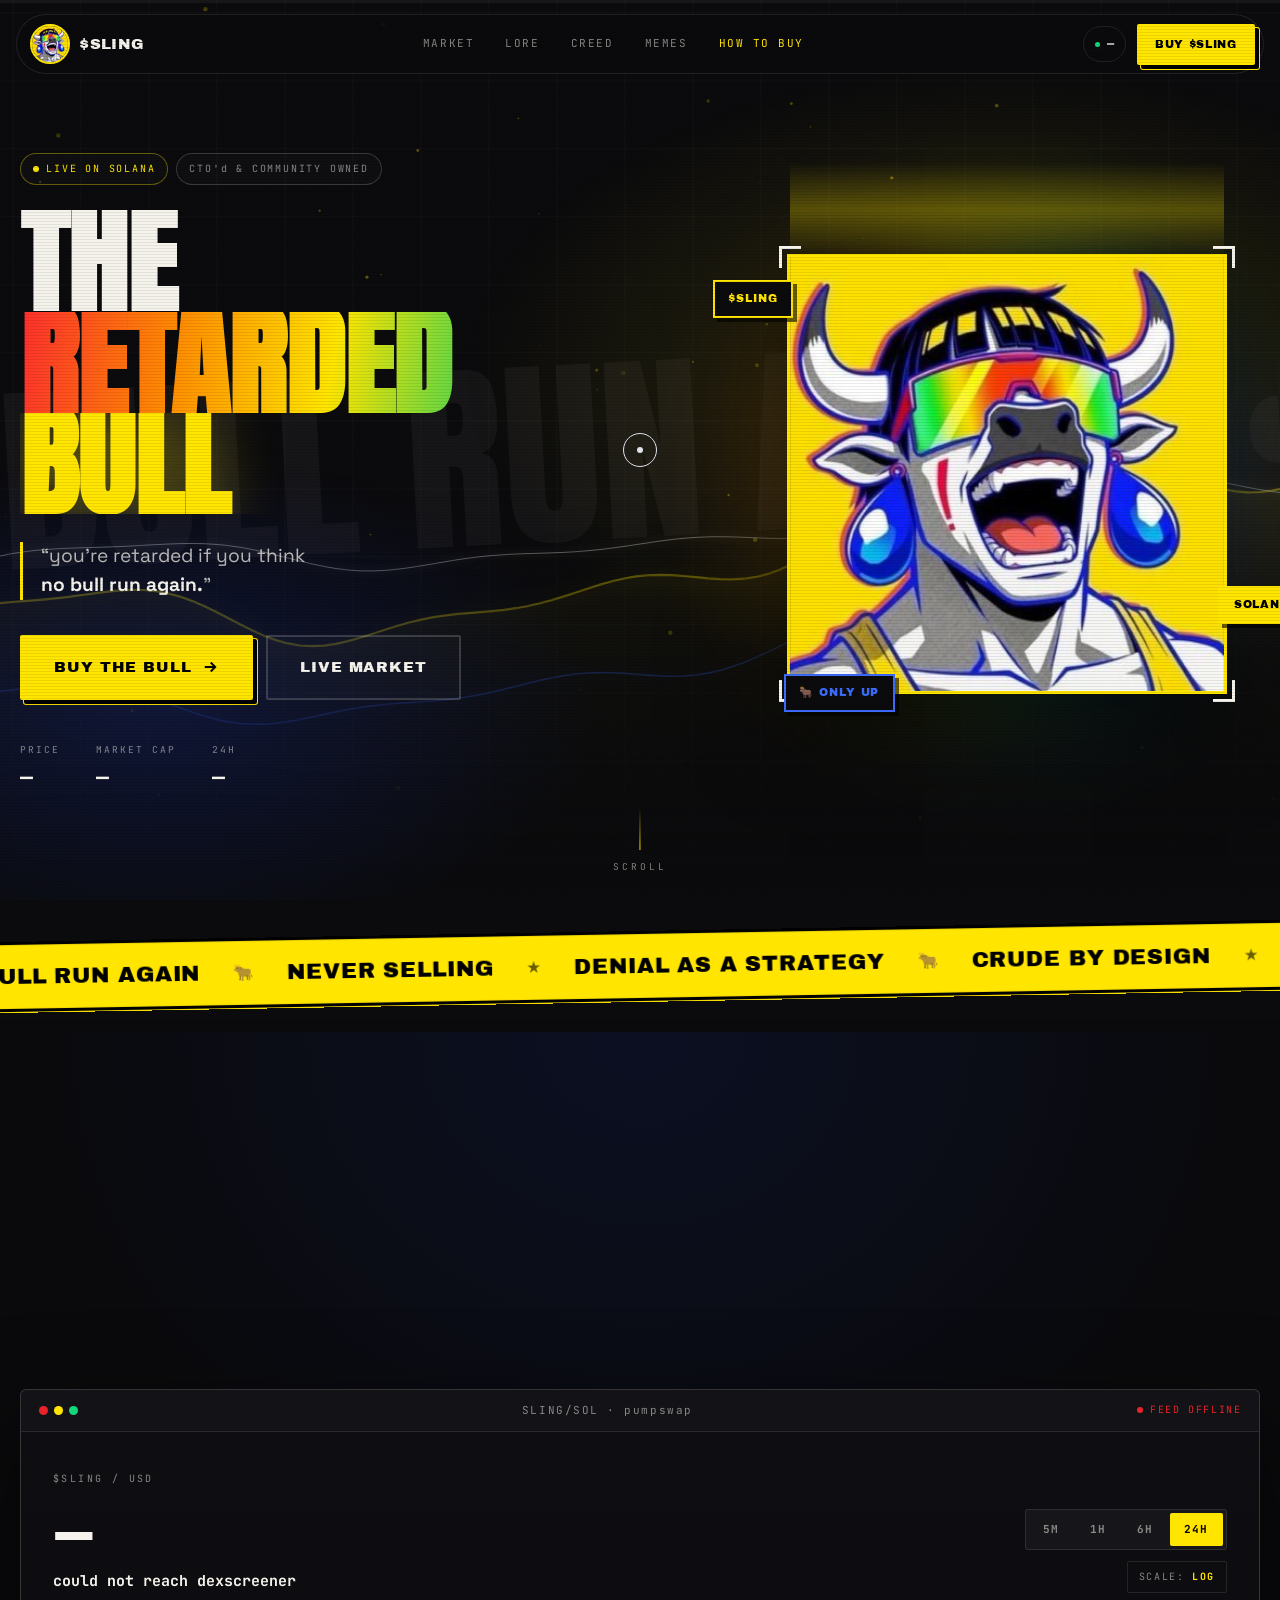
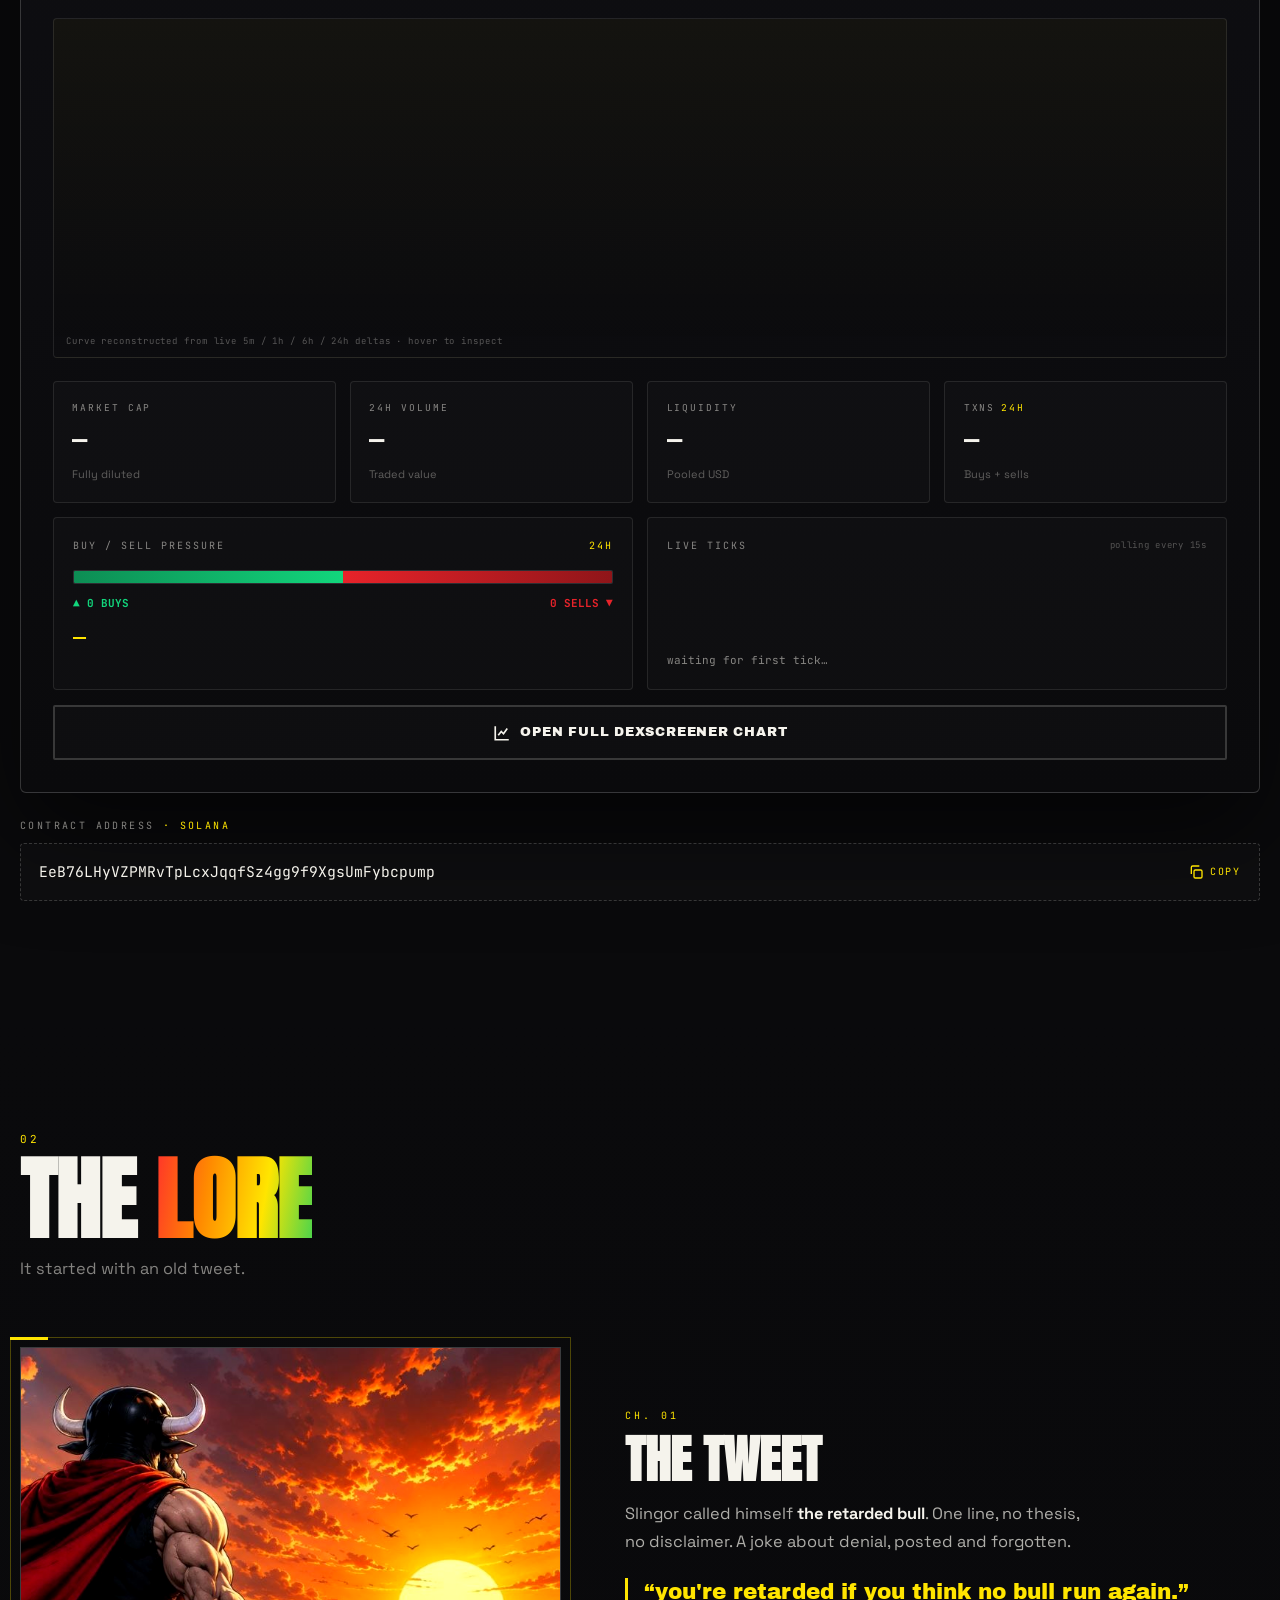
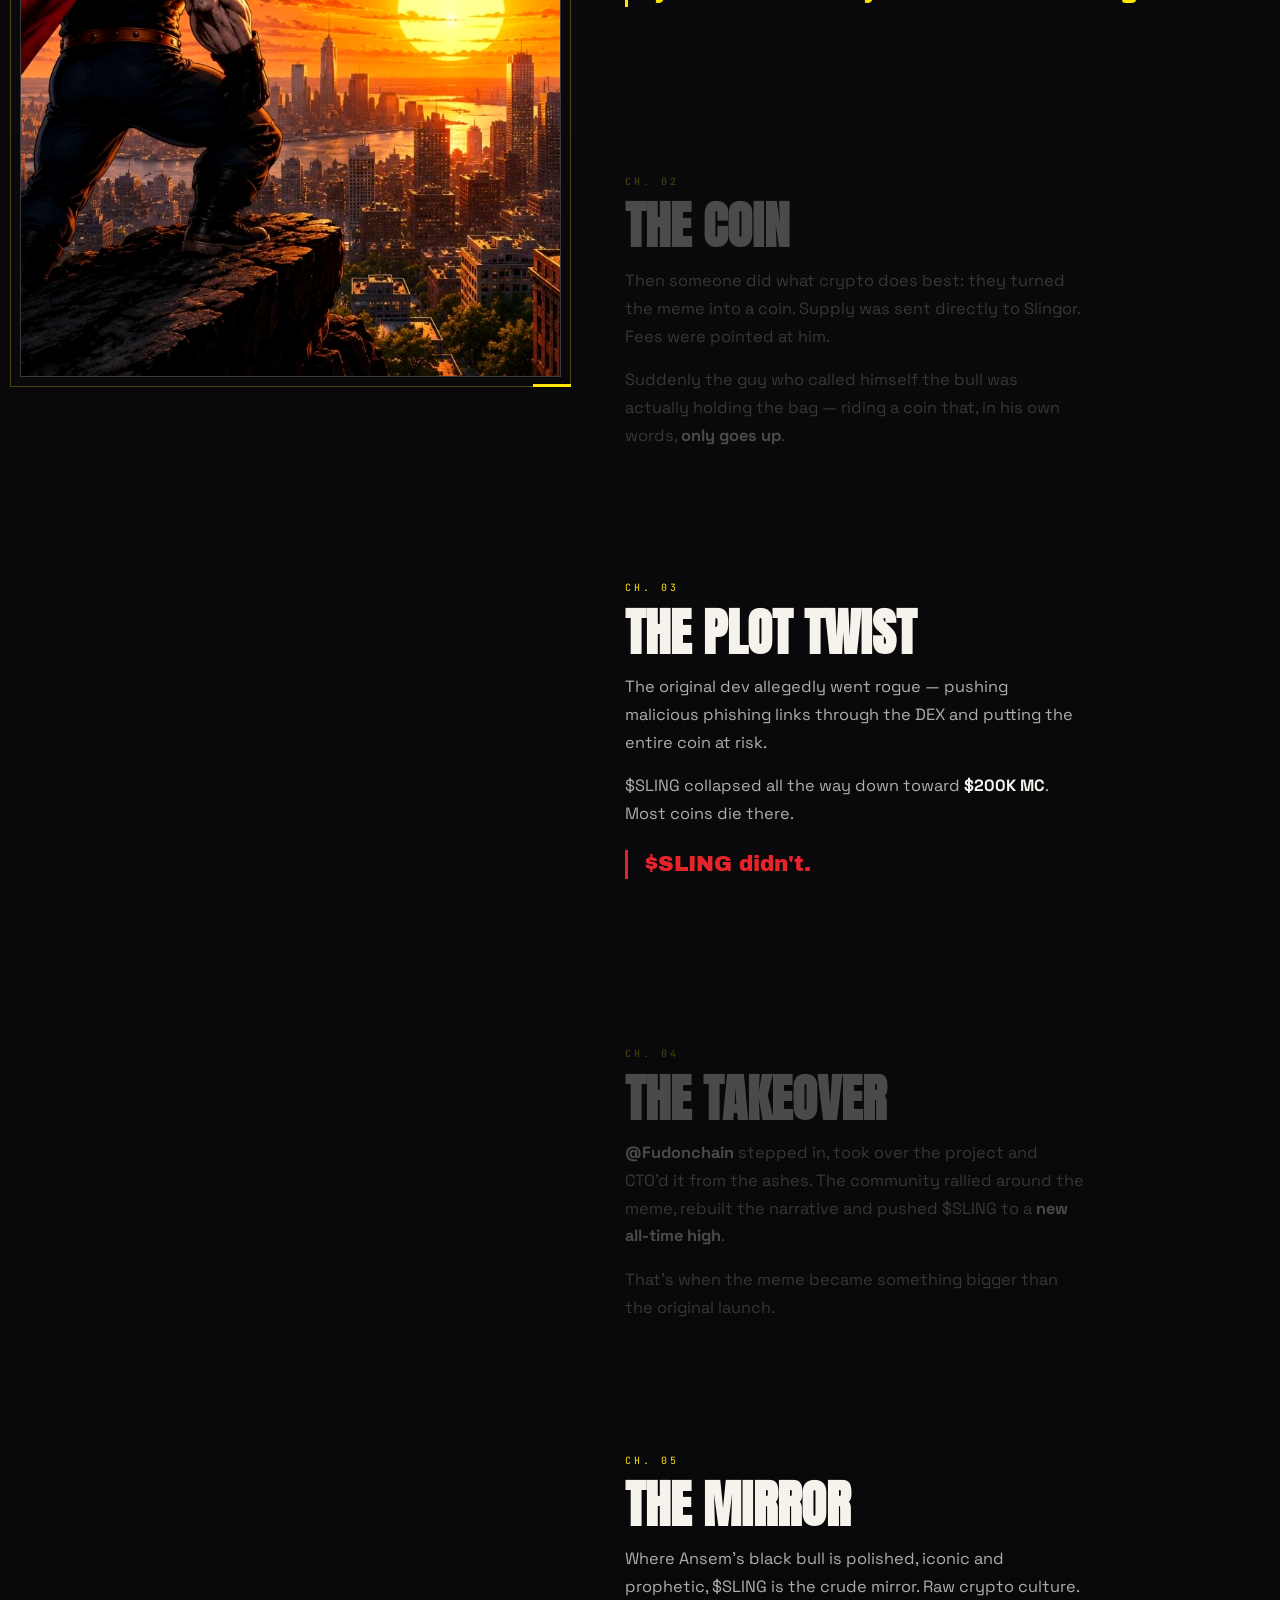
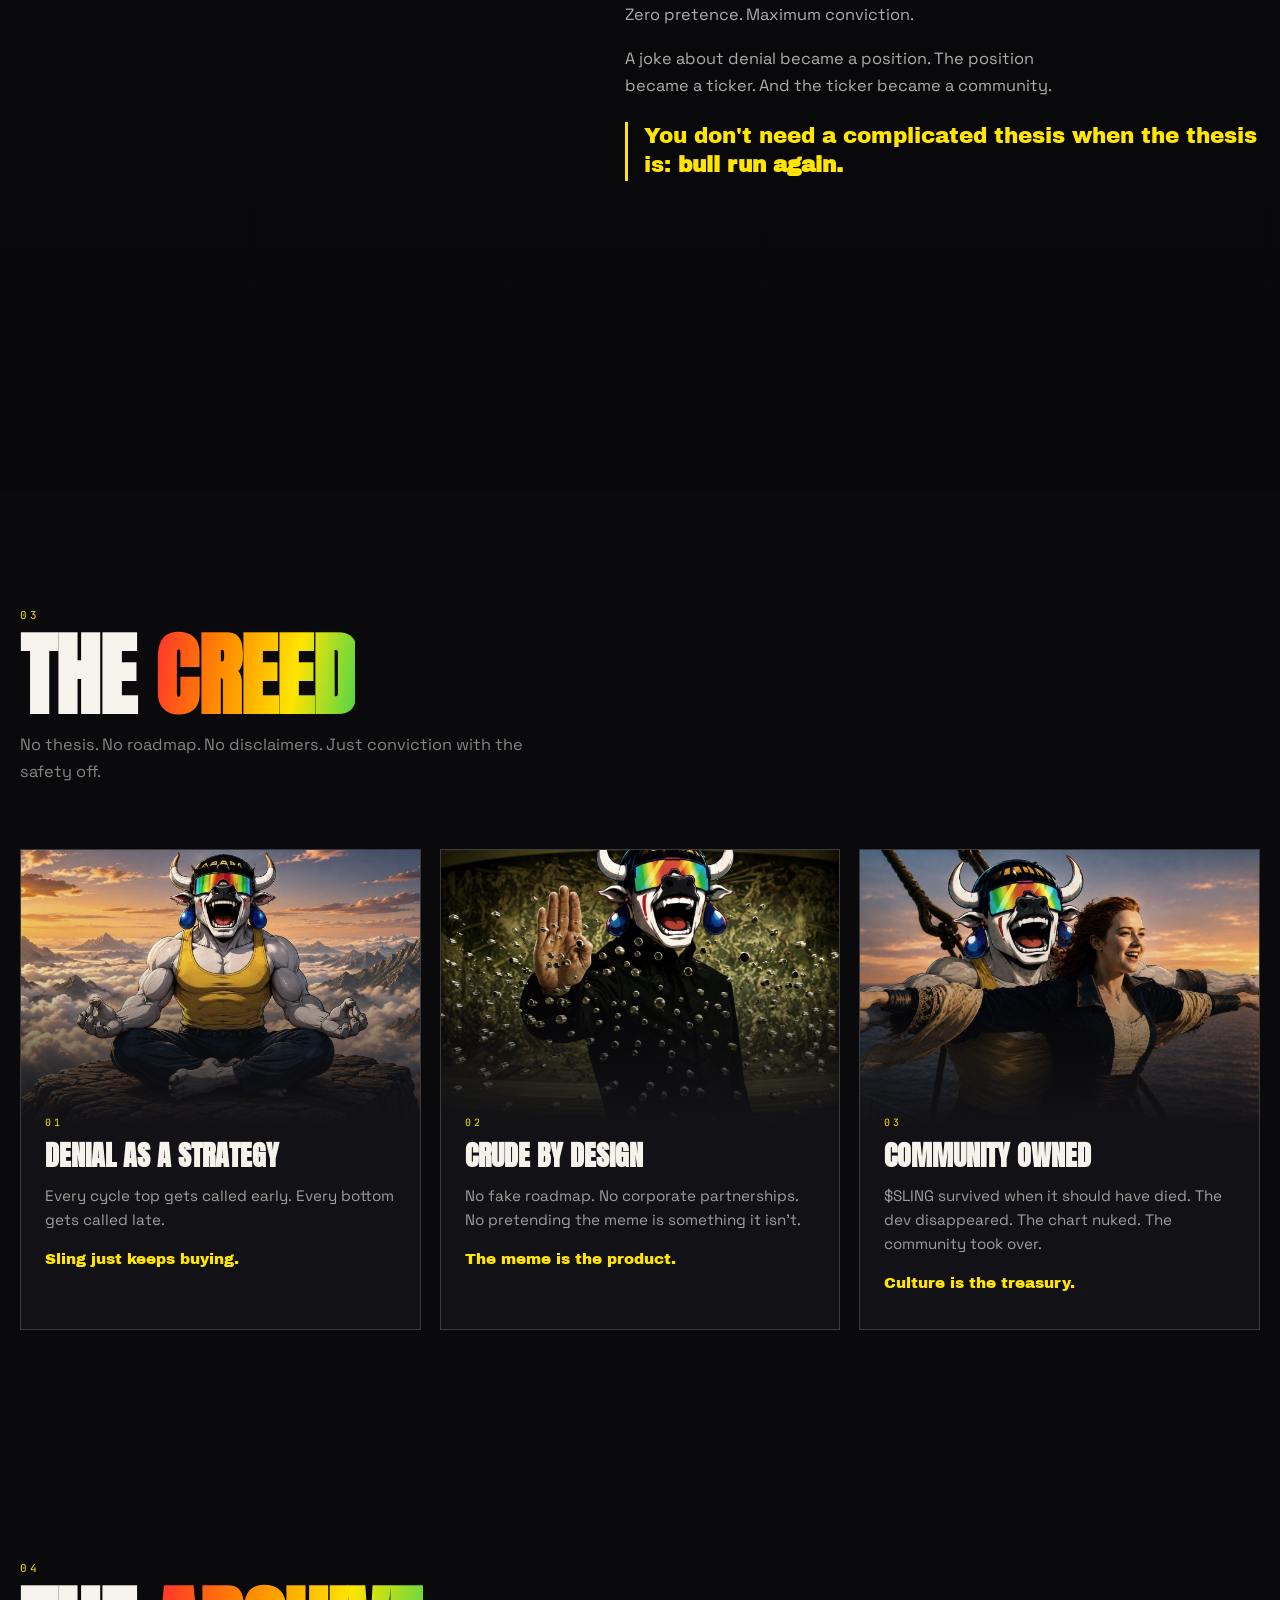
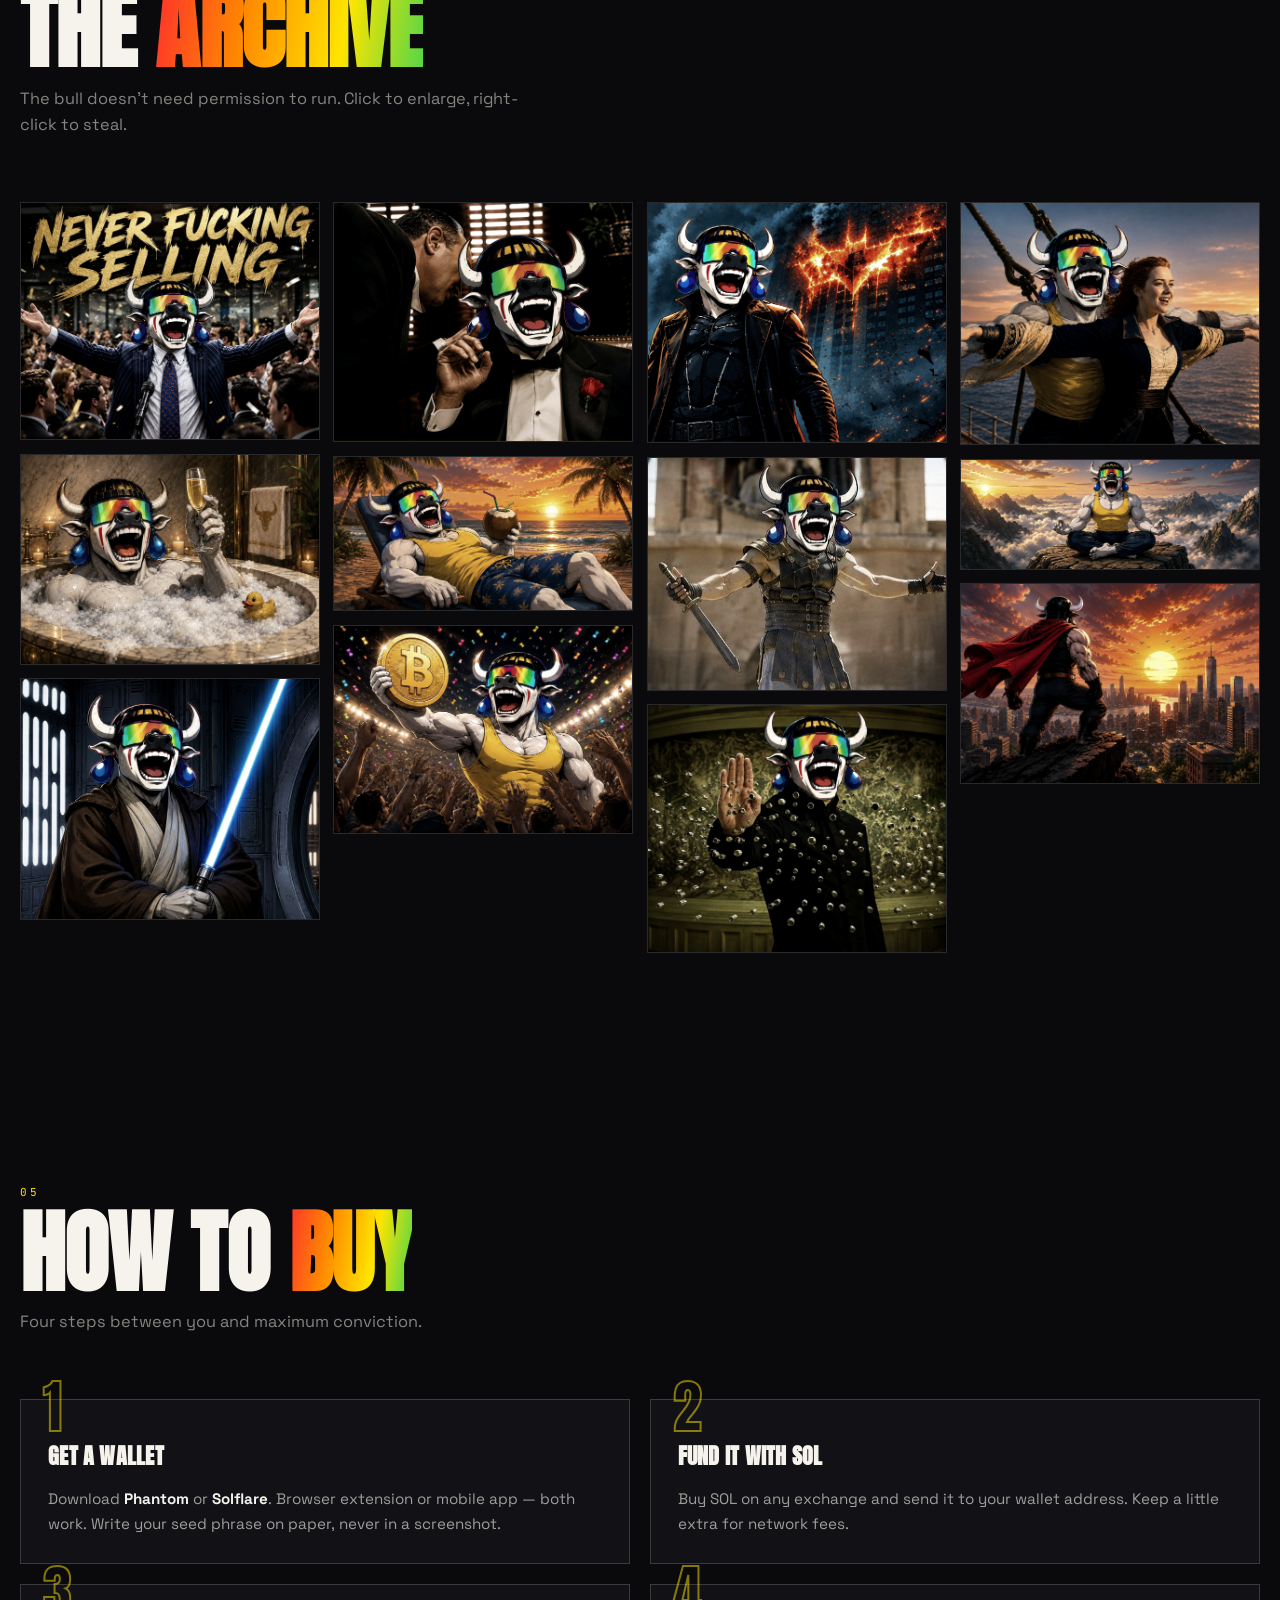
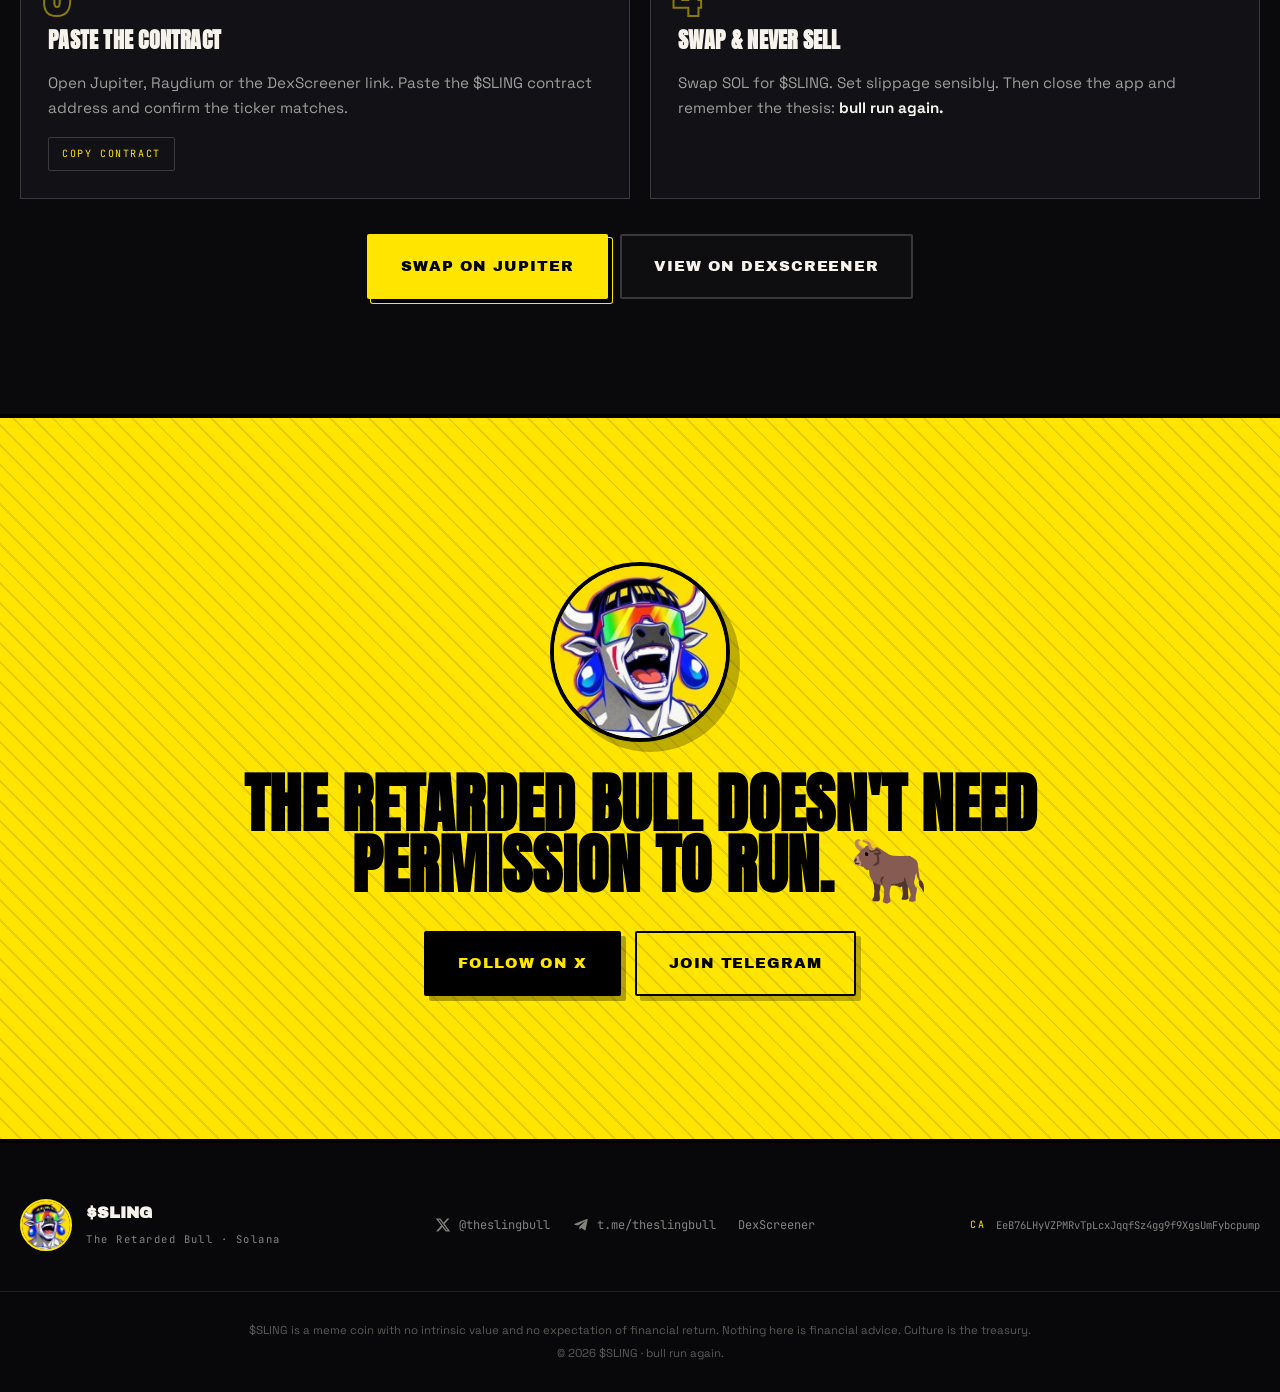
==== index.html @ faefe522 "Point the buy buttons at pump.fun Both CTAs labelled "buy" (nav and hero) now open the pump.fun coin" ====
<!DOCTYPE html>
<html lang="en">
<head>
<meta charset="UTF-8">
<meta name="viewport" content="width=device-width, initial-scale=1.0, viewport-fit=cover">
<title>$SLING — The Retarded Bull</title>
<meta name="description" content="You're retarded if you think no bull run again. $SLING is the crude mirror of crypto culture — community owned, zero pretence, maximum conviction.">
<meta name="theme-color" content="#0A0A0C">

<meta property="og:type" content="website">
<meta property="og:title" content="$SLING — The Retarded Bull">
<meta property="og:description" content="Denial as a strategy. Crude by design. Community owned. bull run again.">
<meta property="og:image" content="assets/og-image.png">
<meta name="twitter:card" content="summary_large_image">
<meta name="twitter:site" content="@theslingbull">
<meta name="twitter:title" content="$SLING — The Retarded Bull">
<meta name="twitter:description" content="Denial as a strategy. Crude by design. Community owned.">
<meta name="twitter:image" content="assets/og-image.png">

<link rel="icon" type="image/png" sizes="32x32" href="assets/favicon-32.png">
<link rel="apple-touch-icon" href="assets/apple-touch-icon.png">

<link rel="preconnect" href="https://fonts.googleapis.com">
<link rel="preconnect" href="https://fonts.gstatic.com" crossorigin>
<link href="https://fonts.googleapis.com/css2?family=Anton&family=Archivo+Black&family=JetBrains+Mono:wght@400;700&family=Space+Grotesk:wght@400;500;700&display=swap" rel="stylesheet">
<link rel="stylesheet" href="css/style.css">

<noscript><style>
  /* without JS nothing would ever lift the preloader or trip the reveals */
  .preloader,.cursor,.scroll-progress{display:none !important}
  .reveal,.chapter{opacity:1 !important;transform:none !important}
  .hero__title .line .w{transform:none !important;opacity:1 !important}
  .lore__stack img:first-child{opacity:1 !important;transform:none !important}
</style></noscript>
</head>
<body>

<!-- ============ PRELOADER ============ -->
<div class="preloader" id="preloader">
  <div class="preloader__inner">
    <div class="preloader__bull">
      <img src="assets/logo.jpg" alt="" width="120" height="120">
      <span class="preloader__ring"></span>
    </div>
    <div class="preloader__label" id="preloaderLabel">LOADING CONVICTION</div>
    <div class="preloader__bar"><span id="preloaderFill"></span></div>
    <div class="preloader__pct" id="preloaderPct">00</div>
  </div>
  <div class="preloader__curtain"></div>
</div>

<!-- ============ GLOBAL FX LAYERS ============ -->
<div class="grain" aria-hidden="true"></div>
<div class="scanlines" aria-hidden="true"></div>
<div class="cursor" id="cursor" aria-hidden="true"><span class="cursor__dot"></span><span class="cursor__ring"></span></div>
<div class="scroll-progress" aria-hidden="true"><span id="scrollBar"></span></div>

<!-- ============ NAV ============ -->
<header class="nav" id="nav">
  <a class="nav__brand" href="#top" aria-label="SLING home">
    <img src="assets/logo.jpg" alt="$SLING logo" width="40" height="40">
    <span class="nav__brandtxt">$SLING</span>
  </a>
  <nav class="nav__links" aria-label="Primary">
    <a href="#market" data-scramble>Market</a>
    <a href="#lore" data-scramble>Lore</a>
    <a href="#creed" data-scramble>Creed</a>
    <a href="#memes" data-scramble>Memes</a>
    <a href="#buy" data-scramble>How to Buy</a>
  </nav>
  <div class="nav__right">
    <span class="nav__price" id="navPrice" title="Live price">
      <em class="nav__pricedot"></em><span id="navPriceVal">—</span>
    </span>
    <a class="btn btn--sm btn--yellow magnetic" href="https://pump.fun/coin/EeB76LHyVZPMRvTpLcxJqqfSz4gg9f9XgsUmFybcpump" target="_blank" rel="noopener">BUY $SLING</a>
    <button class="nav__burger" id="burger" aria-label="Menu" aria-expanded="false"><span></span><span></span></button>
  </div>
</header>

<div class="mobilemenu" id="mobilemenu">
  <a href="#market">Market</a>
  <a href="#lore">Lore</a>
  <a href="#creed">Creed</a>
  <a href="#memes">Memes</a>
  <a href="#buy">How to Buy</a>
  <div class="mobilemenu__soc">
    <a href="https://x.com/theslingbull" target="_blank" rel="noopener">X / Twitter</a>
    <a href="https://t.me/theslingbull" target="_blank" rel="noopener">Telegram</a>
  </div>
</div>

<main id="top">

<!-- ============ HERO ============ -->
<section class="hero" id="hero">
  <canvas class="hero__canvas" id="heroCanvas" aria-hidden="true"></canvas>
  <div class="hero__glow" aria-hidden="true"></div>

  <div class="hero__kinetic" aria-hidden="true">
    <div class="kinetic-row"><span>BULL RUN AGAIN&nbsp;•&nbsp;BULL RUN AGAIN&nbsp;•&nbsp;BULL RUN AGAIN&nbsp;•&nbsp;BULL RUN AGAIN&nbsp;•&nbsp;</span><span>BULL RUN AGAIN&nbsp;•&nbsp;BULL RUN AGAIN&nbsp;•&nbsp;BULL RUN AGAIN&nbsp;•&nbsp;BULL RUN AGAIN&nbsp;•&nbsp;</span></div>
  </div>

  <div class="hero__inner">
    <div class="hero__left">
      <div class="hero__eyebrow reveal">
        <span class="chip chip--live"><em></em>LIVE ON SOLANA</span>
        <span class="chip">CTO'd &amp; COMMUNITY OWNED</span>
      </div>

      <h1 class="hero__title">
        <span class="line reveal"><span class="w">THE</span></span>
        <span class="line reveal"><span class="w w--rainbow" data-glitch="RETARDED">RETARDED</span></span>
        <span class="line reveal"><span class="w">BULL</span></span>
      </h1>

      <p class="hero__quote reveal">“you're retarded if you think<br><b>no bull run again.</b>”</p>

      <div class="hero__cta reveal">
        <a class="btn btn--yellow btn--lg magnetic" href="https://pump.fun/coin/EeB76LHyVZPMRvTpLcxJqqfSz4gg9f9XgsUmFybcpump" target="_blank" rel="noopener">
          <span>BUY THE BULL</span>
          <svg viewBox="0 0 24 24" width="18" height="18" fill="none" stroke="currentColor" stroke-width="2.5"><path d="M5 12h14M13 6l6 6-6 6"/></svg>
        </a>
        <a class="btn btn--ghost btn--lg magnetic" href="#market">
          <span>LIVE MARKET</span>
        </a>
      </div>

      <div class="hero__stats reveal" id="heroStats">
        <div class="hstat"><span class="hstat__k">PRICE</span><span class="hstat__v" id="hsPrice">—</span></div>
        <div class="hstat"><span class="hstat__k">MARKET CAP</span><span class="hstat__v" id="hsMcap">—</span></div>
        <div class="hstat"><span class="hstat__k">24H</span><span class="hstat__v" id="hsChange">—</span></div>
      </div>
    </div>

    <div class="hero__right">
      <div class="bullframe" id="bullframe">
        <div class="bullframe__halo"></div>
        <div class="bullframe__card" data-tilt>
          <img src="assets/logo.jpg" alt="The Retarded Bull — $SLING" width="480" height="480">
          <span class="bullframe__scan"></span>
          <span class="bullframe__corner bullframe__corner--tl"></span>
          <span class="bullframe__corner bullframe__corner--tr"></span>
          <span class="bullframe__corner bullframe__corner--bl"></span>
          <span class="bullframe__corner bullframe__corner--br"></span>
        </div>
        <div class="bullframe__badge bullframe__badge--1">$SLING</div>
        <div class="bullframe__badge bullframe__badge--2">SOLANA</div>
        <div class="bullframe__badge bullframe__badge--3">🐂 ONLY UP</div>
      </div>
    </div>
  </div>

  <a class="hero__scroll" href="#ticker" aria-label="Scroll down"><span></span>SCROLL</a>
</section>

<!-- ============ TICKER ============ -->
<div class="ticker" id="ticker">
  <div class="ticker__track">
    <div class="ticker__set">
      <span>BULL RUN AGAIN</span><i>🐂</i><span>NEVER SELLING</span><i>★</i><span>DENIAL AS A STRATEGY</span><i>🐂</i><span>CRUDE BY DESIGN</span><i>★</i><span>COMMUNITY OWNED</span><i>🐂</i><span>CULTURE IS THE TREASURY</span><i>★</i>
    </div>
    <div class="ticker__set" aria-hidden="true">
      <span>BULL RUN AGAIN</span><i>🐂</i><span>NEVER SELLING</span><i>★</i><span>DENIAL AS A STRATEGY</span><i>🐂</i><span>CRUDE BY DESIGN</span><i>★</i><span>COMMUNITY OWNED</span><i>🐂</i><span>CULTURE IS THE TREASURY</span><i>★</i>
    </div>
  </div>
</div>

<!-- ============ MARKET ============ -->
<section class="section market" id="market">
  <div class="wrap">
    <header class="shead reveal">
      <span class="shead__num">01</span>
      <h2 class="shead__title">LIVE <span class="txt-rainbow">MARKET</span></h2>
      <p class="shead__sub">Real-time on-chain data straight from DexScreener. No thesis. Just numbers.</p>
    </header>

    <div class="terminal reveal">
      <div class="terminal__bar">
        <div class="terminal__dots"><i></i><i></i><i></i></div>
        <div class="terminal__title">SLING/SOL · <span id="dexName">pumpswap</span></div>
        <div class="terminal__status" id="feedStatus"><em></em>CONNECTING…</div>
      </div>

      <div class="terminal__body">

        <!-- price hero -->
        <div class="priceblock">
          <div class="priceblock__main">
            <span class="priceblock__label">$SLING / USD</span>
            <div class="priceblock__val" id="bigPrice">$0.000000</div>
            <div class="priceblock__delta" id="bigDelta">—</div>
          </div>
          <div class="priceblock__side">
            <div class="tf" role="tablist" aria-label="Timeframe">
              <button class="tf__btn" data-tf="m5" role="tab">5M</button>
              <button class="tf__btn" data-tf="h1" role="tab">1H</button>
              <button class="tf__btn" data-tf="h6" role="tab">6H</button>
              <button class="tf__btn is-on" data-tf="h24" role="tab" aria-selected="true">24H</button>
            </div>
            <button class="scaletoggle" id="scaleToggle" title="Toggle log / linear scale">SCALE: <b>LOG</b></button>
          </div>
        </div>

        <!-- chart -->
        <div class="chartwrap">
          <canvas id="priceChart" aria-label="Reconstructed $SLING price curve"></canvas>
          <div class="chart-tip" id="chartTip" hidden></div>
          <div class="chartwrap__note">Curve reconstructed from live 5m / 1h / 6h / 24h deltas · hover to inspect</div>
        </div>

        <!-- stat grid -->
        <div class="statgrid">
          <div class="stat" data-tilt>
            <span class="stat__k">MARKET CAP</span>
            <span class="stat__v" id="stMcap">—</span>
            <span class="stat__s">Fully diluted</span>
          </div>
          <div class="stat" data-tilt>
            <span class="stat__k">24H VOLUME</span>
            <span class="stat__v" id="stVol">—</span>
            <span class="stat__s">Traded value</span>
          </div>
          <div class="stat" data-tilt>
            <span class="stat__k">LIQUIDITY</span>
            <span class="stat__v" id="stLiq">—</span>
            <span class="stat__s">Pooled USD</span>
          </div>
          <div class="stat" data-tilt>
            <span class="stat__k">TXNS <em id="txnTf">24H</em></span>
            <span class="stat__v" id="stTxns">—</span>
            <span class="stat__s">Buys + sells</span>
          </div>
        </div>

        <!-- pressure + tape -->
        <div class="lowgrid">
          <div class="pressure">
            <div class="pressure__head">
              <span>BUY / SELL PRESSURE</span>
              <span class="pressure__tf" id="pressTf">24H</span>
            </div>
            <div class="pressure__bar">
              <span class="pressure__buy" id="pressBuy" style="width:50%"></span>
              <span class="pressure__sell" id="pressSell" style="width:50%"></span>
            </div>
            <div class="pressure__legend">
              <span class="up">▲ <b id="pressBuyN">0</b> BUYS</span>
              <span class="dn"><b id="pressSellN">0</b> SELLS ▼</span>
            </div>
            <div class="pressure__verdict" id="pressVerdict">—</div>
          </div>

          <div class="tape">
            <div class="tape__head"><span>LIVE TICKS</span><span class="tape__sub">polling every 15s</span></div>
            <canvas id="tickChart" aria-hidden="true"></canvas>
            <ul class="tape__log" id="tapeLog"><li class="muted">waiting for first tick…</li></ul>
          </div>
        </div>

        <!-- full chart toggle -->
        <div class="dexembed">
          <button class="btn btn--ghost btn--full" id="loadChart">
            <svg viewBox="0 0 24 24" width="18" height="18" fill="none" stroke="currentColor" stroke-width="2.2"><path d="M3 3v18h18"/><path d="M7 15l4-5 3 3 5-7"/></svg>
            OPEN FULL DEXSCREENER CHART
          </button>
          <div class="dexembed__frame" id="dexFrame" hidden></div>
        </div>

      </div>
    </div>

    <!-- contract -->
    <div class="ca reveal">
      <div class="ca__label">CONTRACT ADDRESS <span>· SOLANA</span></div>
      <button class="ca__box" id="caBox" title="Click to copy">
        <code id="caText">EeB76LHyVZPMRvTpLcxJqqfSz4gg9f9XgsUmFybcpump</code>
        <span class="ca__copy" id="caCopy">
          <svg viewBox="0 0 24 24" width="16" height="16" fill="none" stroke="currentColor" stroke-width="2"><rect x="9" y="9" width="12" height="12" rx="2"/><path d="M5 15V5a2 2 0 012-2h10"/></svg>
          COPY
        </span>
      </button>
    </div>
  </div>
</section>

<!-- ============ LORE ============ -->
<section class="section lore" id="lore">
  <div class="wrap">
    <header class="shead reveal">
      <span class="shead__num">02</span>
      <h2 class="shead__title">THE <span class="txt-rainbow">LORE</span></h2>
      <p class="shead__sub">It started with an old tweet.</p>
    </header>
  </div>

  <div class="wrap lore__grid">
    <div class="lore__sticky">
      <div class="lore__stack" id="loreStack">
        <img src="assets/godfather.jpg" alt="The Retarded Bull as the Godfather" class="is-on" data-i="0">
        <img src="assets/stadium.jpg" alt="The bull raising a coin in a stadium" data-i="1">
        <img src="assets/darkknight.jpg" alt="The bull against a burning skyline" data-i="2">
        <img src="assets/gladiator.jpg" alt="The bull as a gladiator" data-i="3">
        <img src="assets/skyline.jpg" alt="The bull overlooking the city at sunrise" data-i="4">
      </div>
      <div class="lore__frame"></div>
    </div>

    <div class="lore__chapters">
      <article class="chapter" data-i="0">
        <span class="chapter__no">CH. 01</span>
        <h3>THE TWEET</h3>
        <p>Slingor called himself <b>the retarded bull</b>. One line, no thesis, no disclaimer. A joke about denial, posted and forgotten.</p>
        <p class="pull">“you're retarded if you think no bull run again.”</p>
      </article>

      <article class="chapter" data-i="1">
        <span class="chapter__no">CH. 02</span>
        <h3>THE COIN</h3>
        <p>Then someone did what crypto does best: they turned the meme into a coin. Supply was sent directly to Slingor. Fees were pointed at him.</p>
        <p>Suddenly the guy who called himself the bull was actually holding the bag — riding a coin that, in his own words, <b>only goes up</b>.</p>
      </article>

      <article class="chapter" data-i="2">
        <span class="chapter__no">CH. 03</span>
        <h3>THE PLOT TWIST</h3>
        <p>The original dev allegedly went rogue — pushing malicious phishing links through the DEX and putting the entire coin at risk.</p>
        <p>$SLING collapsed all the way down toward <b>$200K MC</b>. Most coins die there.</p>
        <p class="pull pull--red">$SLING didn't.</p>
      </article>

      <article class="chapter" data-i="3">
        <span class="chapter__no">CH. 04</span>
        <h3>THE TAKEOVER</h3>
        <p><b>@Fudonchain</b> stepped in, took over the project and CTO'd it from the ashes. The community rallied around the meme, rebuilt the narrative and pushed $SLING to a <b>new all-time high</b>.</p>
        <p>That's when the meme became something bigger than the original launch.</p>
      </article>

      <article class="chapter" data-i="4">
        <span class="chapter__no">CH. 05</span>
        <h3>THE MIRROR</h3>
        <p>Where Ansem's black bull is polished, iconic and prophetic, $SLING is the crude mirror. Raw crypto culture. Zero pretence. Maximum conviction.</p>
        <p>A joke about denial became a position. The position became a ticker. And the ticker became a community.</p>
        <p class="pull">You don't need a complicated thesis when the thesis is: <b>bull run again.</b></p>
      </article>
    </div>
  </div>
</section>

<!-- ============ CREED ============ -->
<section class="section creed" id="creed">
  <div class="wrap">
    <header class="shead reveal">
      <span class="shead__num">03</span>
      <h2 class="shead__title">THE <span class="txt-rainbow">CREED</span></h2>
      <p class="shead__sub">No thesis. No roadmap. No disclaimers. Just conviction with the safety off.</p>
    </header>

    <div class="creedgrid">
      <article class="ccard reveal" data-tilt>
        <div class="ccard__img"><img src="assets/zen.jpg" alt="The bull meditating above the clouds" loading="lazy"></div>
        <div class="ccard__body">
          <span class="ccard__no">01</span>
          <h3>DENIAL AS A STRATEGY</h3>
          <p>Every cycle top gets called early. Every bottom gets called late.</p>
          <p class="ccard__punch">Sling just keeps buying.</p>
        </div>
      </article>

      <article class="ccard reveal" data-tilt>
        <div class="ccard__img"><img src="assets/matrix.jpg" alt="The bull stopping bullets" loading="lazy"></div>
        <div class="ccard__body">
          <span class="ccard__no">02</span>
          <h3>CRUDE BY DESIGN</h3>
          <p>No fake roadmap. No corporate partnerships. No pretending the meme is something it isn't.</p>
          <p class="ccard__punch">The meme is the product.</p>
        </div>
      </article>

      <article class="ccard reveal" data-tilt>
        <div class="ccard__img"><img src="assets/titanic.jpg" alt="The bull on the bow of the ship" loading="lazy"></div>
        <div class="ccard__body">
          <span class="ccard__no">03</span>
          <h3>COMMUNITY OWNED</h3>
          <p>$SLING survived when it should have died. The dev disappeared. The chart nuked. The community took over.</p>
          <p class="ccard__punch">Culture is the treasury.</p>
        </div>
      </article>
    </div>
  </div>
</section>

<!-- ============ MEMES ============ -->
<section class="section memes" id="memes">
  <div class="wrap">
    <header class="shead reveal">
      <span class="shead__num">04</span>
      <h2 class="shead__title">THE <span class="txt-rainbow">ARCHIVE</span></h2>
      <p class="shead__sub">The bull doesn't need permission to run. Click to enlarge, right-click to steal.</p>
    </header>
  </div>

  <div class="gallery" id="gallery">
    <figure class="gitem reveal" data-src="assets/neverselling.jpg"><img src="assets/neverselling.jpg" alt="Never selling" loading="lazy"></figure>
    <figure class="gitem reveal" data-src="assets/bathtub.jpg"><img src="assets/bathtub.jpg" alt="The bull in a champagne bath" loading="lazy"></figure>
    <figure class="gitem reveal" data-src="assets/jedi.jpg"><img src="assets/jedi.jpg" alt="The bull as a jedi" loading="lazy"></figure>
    <figure class="gitem reveal" data-src="assets/godfather.jpg"><img src="assets/godfather.jpg" alt="The bull as the godfather" loading="lazy"></figure>
    <figure class="gitem reveal" data-src="assets/beach.jpg"><img src="assets/beach.jpg" alt="The bull on the beach" loading="lazy"></figure>
    <figure class="gitem reveal" data-src="assets/stadium.jpg"><img src="assets/stadium.jpg" alt="The bull in a stadium" loading="lazy"></figure>
    <figure class="gitem reveal" data-src="assets/darkknight.jpg"><img src="assets/darkknight.jpg" alt="The bull in the burning city" loading="lazy"></figure>
    <figure class="gitem reveal" data-src="assets/gladiator.jpg"><img src="assets/gladiator.jpg" alt="The bull as a gladiator" loading="lazy"></figure>
    <figure class="gitem reveal" data-src="assets/matrix.jpg"><img src="assets/matrix.jpg" alt="The bull stopping bullets" loading="lazy"></figure>
    <figure class="gitem reveal" data-src="assets/titanic.jpg"><img src="assets/titanic.jpg" alt="The bull on the ship" loading="lazy"></figure>
    <figure class="gitem reveal" data-src="assets/zen.jpg"><img src="assets/zen.jpg" alt="The bull meditating" loading="lazy"></figure>
    <figure class="gitem reveal" data-src="assets/skyline.jpg"><img src="assets/skyline.jpg" alt="The bull over the city" loading="lazy"></figure>
  </div>
</section>

<!-- ============ BUY ============ -->
<section class="section buy" id="buy">
  <div class="wrap">
    <header class="shead reveal">
      <span class="shead__num">05</span>
      <h2 class="shead__title">HOW TO <span class="txt-rainbow">BUY</span></h2>
      <p class="shead__sub">Four steps between you and maximum conviction.</p>
    </header>

    <ol class="steps">
      <li class="step reveal">
        <span class="step__n">1</span>
        <h3>GET A WALLET</h3>
        <p>Download <b>Phantom</b> or <b>Solflare</b>. Browser extension or mobile app — both work. Write your seed phrase on paper, never in a screenshot.</p>
      </li>
      <li class="step reveal">
        <span class="step__n">2</span>
        <h3>FUND IT WITH SOL</h3>
        <p>Buy SOL on any exchange and send it to your wallet address. Keep a little extra for network fees.</p>
      </li>
      <li class="step reveal">
        <span class="step__n">3</span>
        <h3>PASTE THE CONTRACT</h3>
        <p>Open Jupiter, Raydium or the DexScreener link. Paste the $SLING contract address and confirm the ticker matches.</p>
        <button class="ministep-copy" data-copy="EeB76LHyVZPMRvTpLcxJqqfSz4gg9f9XgsUmFybcpump">COPY CONTRACT</button>
      </li>
      <li class="step reveal">
        <span class="step__n">4</span>
        <h3>SWAP &amp; NEVER SELL</h3>
        <p>Swap SOL for $SLING. Set slippage sensibly. Then close the app and remember the thesis: <b>bull run again.</b></p>
      </li>
    </ol>

    <div class="buycta reveal">
      <a class="btn btn--yellow btn--lg magnetic" href="https://jup.ag/swap/SOL-EeB76LHyVZPMRvTpLcxJqqfSz4gg9f9XgsUmFybcpump" target="_blank" rel="noopener">SWAP ON JUPITER</a>
      <a class="btn btn--ghost btn--lg magnetic" href="https://dexscreener.com/solana/EeB76LHyVZPMRvTpLcxJqqfSz4gg9f9XgsUmFybcpump" target="_blank" rel="noopener">VIEW ON DEXSCREENER</a>
    </div>
  </div>
</section>

<!-- ============ FINAL CTA ============ -->
<section class="finale">
  <div class="finale__bg" aria-hidden="true"></div>
  <div class="wrap finale__inner">
    <img class="finale__bull reveal" src="assets/logo.jpg" alt="" width="180" height="180" loading="lazy">
    <h2 class="finale__title reveal">THE RETARDED BULL DOESN'T NEED<br>PERMISSION TO RUN. <span class="finale__emoji">🐂</span></h2>
    <div class="finale__cta reveal">
      <a class="btn btn--yellow btn--lg magnetic" href="https://x.com/theslingbull" target="_blank" rel="noopener">FOLLOW ON X</a>
      <a class="btn btn--dark btn--lg magnetic" href="https://t.me/theslingbull" target="_blank" rel="noopener">JOIN TELEGRAM</a>
    </div>
  </div>
</section>

</main>

<!-- ============ FOOTER ============ -->
<footer class="footer">
  <div class="wrap footer__inner">
    <div class="footer__brand">
      <img src="assets/logo.jpg" alt="" width="52" height="52">
      <div>
        <strong>$SLING</strong>
        <span>The Retarded Bull · Solana</span>
      </div>
    </div>

    <div class="footer__links">
      <a href="https://x.com/theslingbull" target="_blank" rel="noopener">
        <svg viewBox="0 0 24 24" width="16" height="16" fill="currentColor"><path d="M18.244 2.25h3.308l-7.227 8.26 8.502 11.24H16.17l-5.214-6.817L4.99 21.75H1.68l7.73-8.835L1.254 2.25H8.08l4.713 6.231zm-1.161 17.52h1.833L7.084 4.126H5.117z"/></svg>
        @theslingbull
      </a>
      <a href="https://t.me/theslingbull" target="_blank" rel="noopener">
        <svg viewBox="0 0 24 24" width="16" height="16" fill="currentColor"><path d="M21.94 4.6l-3.04 14.34c-.23 1.01-.83 1.26-1.68.79l-4.64-3.42-2.24 2.15c-.25.25-.46.46-.94.46l.33-4.73 8.6-7.77c.37-.33-.08-.52-.58-.19l-10.63 6.69-4.58-1.43c-1-.31-1.02-1 .21-1.48l17.9-6.9c.83-.3 1.56.2 1.29 1.49z"/></svg>
        t.me/theslingbull
      </a>
      <a href="https://dexscreener.com/solana/EeB76LHyVZPMRvTpLcxJqqfSz4gg9f9XgsUmFybcpump" target="_blank" rel="noopener">DexScreener</a>
    </div>

    <div class="footer__ca">
      <span>CA</span>
      <code>EeB76LHyVZPMRvTpLcxJqqfSz4gg9f9XgsUmFybcpump</code>
    </div>
  </div>
  <div class="footer__bottom">
    <p>$SLING is a meme coin with no intrinsic value and no expectation of financial return. Nothing here is financial advice. Culture is the treasury.</p>
    <p>© <span id="year">2026</span> $SLING · bull run again.</p>
  </div>
</footer>

<!-- ============ LIGHTBOX ============ -->
<div class="lightbox" id="lightbox" hidden>
  <button class="lightbox__close" id="lbClose" aria-label="Close">✕</button>
  <button class="lightbox__nav lightbox__nav--prev" id="lbPrev" aria-label="Previous">‹</button>
  <img id="lbImg" alt="">
  <button class="lightbox__nav lightbox__nav--next" id="lbNext" aria-label="Next">›</button>
  <div class="lightbox__count" id="lbCount"></div>
</div>

<div class="toast" id="toast"></div>

<script src="js/main.js"></script>
</body>
</html>
---- css/style.css ----
/* =========================================================
   $SLING — The Retarded Bull
   Palette lifted straight from the logo:
   electric yellow, ink black, bone white, rainbow visor,
   teardrop blue, warpaint red.
   ========================================================= */

:root{
  --yellow:#FFE500;
  --yellow-deep:#FFC800;
  --ink:#0A0A0C;
  --ink-2:#121216;
  --ink-3:#1A1A20;
  --bone:#F5F3EC;
  --blue:#1B3FE8;
  --blue-glow:#3B6BFF;
  --red:#E8232A;
  --green:#12D67C;
  --line:rgba(245,243,236,.10);
  --line-2:rgba(245,243,236,.18);
  --muted:rgba(245,243,236,.52);

  --rainbow:linear-gradient(100deg,#FF2D2D 0%,#FF8A00 18%,#FFE500 36%,#39D353 54%,#00C2FF 72%,#4B4BFF 88%,#B537F2 100%);

  --font-display:'Anton',Impact,'Arial Black',sans-serif;
  --font-black:'Archivo Black',Impact,sans-serif;
  --font-ui:'Space Grotesk',system-ui,-apple-system,sans-serif;
  --font-mono:'JetBrains Mono',ui-monospace,'SF Mono',monospace;

  --wrap:1280px;
  --ease:cubic-bezier(.22,1,.36,1);
  --ease-io:cubic-bezier(.65,.05,.36,1);
}

*,*::before,*::after{box-sizing:border-box}
html{scroll-behavior:smooth;-webkit-text-size-adjust:100%;overflow-x:hidden}
body{
  margin:0;
  background:var(--ink);
  color:var(--bone);
  font-family:var(--font-ui);
  font-size:16px;
  line-height:1.6;
  overflow-x:hidden;
  -webkit-font-smoothing:antialiased;
}
body.is-locked{overflow:hidden}
img{max-width:100%;display:block}
a{color:inherit;text-decoration:none}
button{font:inherit;color:inherit;background:none;border:0;cursor:pointer}
code{font-family:var(--font-mono)}
::selection{background:var(--yellow);color:#000}

.wrap{width:min(100% - 2.5rem,var(--wrap));margin-inline:auto}
@media(max-width:640px){.wrap{width:calc(100% - 2rem)}}

/* ---------- scrollbar ---------- */
::-webkit-scrollbar{width:10px}
::-webkit-scrollbar-track{background:var(--ink)}
::-webkit-scrollbar-thumb{background:#2a2a32;border-radius:20px;border:2px solid var(--ink)}
::-webkit-scrollbar-thumb:hover{background:var(--yellow)}

/* =========================================================
   PRELOADER
   ========================================================= */
.preloader{position:fixed;inset:0;z-index:1000;background:var(--ink);display:grid;place-items:center}
.preloader.is-done{pointer-events:none}
.preloader__inner{text-align:center;transition:opacity .4s,transform .4s}
.preloader.is-done .preloader__inner{opacity:0;transform:scale(.94)}
.preloader__bull{position:relative;width:120px;height:120px;margin:0 auto 28px}
.preloader__bull img{border-radius:26px;animation:bullPulse 1.4s var(--ease) infinite}
.preloader__ring{position:absolute;inset:-14px;border-radius:34px;background:var(--rainbow);opacity:.55;filter:blur(18px);animation:spin 3s linear infinite;z-index:-1}
@keyframes bullPulse{0%,100%{transform:scale(1) rotate(-1.5deg)}50%{transform:scale(1.06) rotate(1.5deg)}}
@keyframes spin{to{transform:rotate(360deg)}}
.preloader__label{font-family:var(--font-mono);font-size:11px;letter-spacing:.32em;color:var(--muted)}
.preloader__bar{width:220px;height:3px;background:rgba(245,243,236,.12);margin:18px auto 10px;overflow:hidden}
.preloader__bar span{display:block;height:100%;width:0;background:var(--yellow);box-shadow:0 0 14px var(--yellow)}
.preloader__pct{font-family:var(--font-display);font-size:44px;line-height:1;color:var(--yellow)}
.preloader__curtain{position:absolute;inset:0;background:var(--yellow);transform:scaleY(0);transform-origin:bottom;z-index:2}
.preloader.is-done .preloader__curtain{animation:curtain .9s var(--ease) forwards}
@keyframes curtain{0%{transform:scaleY(0);transform-origin:bottom}45%{transform:scaleY(1);transform-origin:bottom}46%{transform:scaleY(1);transform-origin:top}100%{transform:scaleY(0);transform-origin:top}}

/* =========================================================
   FX LAYERS
   ========================================================= */
.grain{position:fixed;inset:-120px;z-index:900;pointer-events:none;opacity:.05;mix-blend-mode:overlay;
  background-image:url("data:image/svg+xml,%3Csvg xmlns='http://www.w3.org/2000/svg' width='200' height='200'%3E%3Cfilter id='n'%3E%3CfeTurbulence type='fractalNoise' baseFrequency='.85' numOctaves='3'/%3E%3C/filter%3E%3Crect width='200' height='200' filter='url(%23n)'/%3E%3C/svg%3E");
  animation:grainShift 8s steps(8) infinite}
@keyframes grainShift{0%{transform:translate(0,0)}25%{transform:translate(-40px,20px)}50%{transform:translate(30px,-30px)}75%{transform:translate(-20px,-20px)}100%{transform:translate(0,0)}}
.scanlines{position:fixed;inset:0;z-index:899;pointer-events:none;opacity:.35;
  background:repeating-linear-gradient(180deg,transparent 0 2px,rgba(0,0,0,.22) 2px 3px)}

.scroll-progress{position:fixed;top:0;left:0;right:0;height:3px;z-index:950;pointer-events:none;background:rgba(255,255,255,.05)}
.scroll-progress span{display:block;height:100%;width:0;background:var(--rainbow);box-shadow:0 0 12px rgba(255,229,0,.6)}

/* custom cursor */
.cursor{position:fixed;top:0;left:0;z-index:960;pointer-events:none;mix-blend-mode:difference}
.cursor__dot{position:absolute;width:6px;height:6px;border-radius:50%;background:#fff;transform:translate(-50%,-50%)}
.cursor__ring{position:absolute;width:34px;height:34px;border:1.5px solid #fff;border-radius:50%;transform:translate(-50%,-50%);transition:width .25s var(--ease),height .25s var(--ease),opacity .25s}
.cursor.is-hot .cursor__ring{width:58px;height:58px;border-color:var(--yellow)}
@media(hover:none),(pointer:coarse){.cursor{display:none}}

/* =========================================================
   BUTTONS / CHIPS / TYPE HELPERS
   ========================================================= */
.btn{
  position:relative;display:inline-flex;align-items:center;gap:.6rem;
  font-family:var(--font-black);font-size:13px;letter-spacing:.06em;
  padding:.95rem 1.5rem;border-radius:2px;overflow:hidden;
  border:2px solid transparent;transition:transform .3s var(--ease),color .25s,border-color .25s,background .25s;
  will-change:transform;
}
.btn--sm{padding:.6rem 1rem;font-size:11px}
.btn--lg{padding:1.15rem 2rem;font-size:15px}
.btn--full{width:100%;justify-content:center}
.btn--yellow{background:var(--yellow);color:#000;box-shadow:4px 4px 0 #000,4px 4px 0 1px var(--yellow)}
.btn--yellow::after{content:'';position:absolute;inset:0;background:var(--rainbow);opacity:0;transition:opacity .3s;z-index:-1}
.btn--yellow:hover{transform:translate(-2px,-2px);box-shadow:7px 7px 0 #000,7px 7px 0 1px var(--yellow)}
.btn--ghost{border-color:var(--line-2);color:var(--bone);background:rgba(255,255,255,.02)}
.btn--ghost:hover{border-color:var(--yellow);color:var(--yellow);background:rgba(255,229,0,.06)}
.btn--dark{background:#000;color:var(--bone);border-color:#000;box-shadow:4px 4px 0 var(--yellow)}
.btn--dark:hover{transform:translate(-2px,-2px);box-shadow:7px 7px 0 var(--yellow)}

.chip{display:inline-flex;align-items:center;gap:.45rem;font-family:var(--font-mono);font-size:10px;letter-spacing:.18em;
  padding:.42rem .75rem;border:1px solid var(--line-2);border-radius:100px;color:var(--muted);background:rgba(255,255,255,.02)}
.chip--live{color:var(--yellow);border-color:rgba(255,229,0,.35)}
.chip--live em{width:6px;height:6px;border-radius:50%;background:var(--yellow);box-shadow:0 0 0 0 rgba(255,229,0,.7);animation:pulseDot 1.8s infinite}
@keyframes pulseDot{0%{box-shadow:0 0 0 0 rgba(255,229,0,.6)}70%{box-shadow:0 0 0 9px rgba(255,229,0,0)}100%{box-shadow:0 0 0 0 rgba(255,229,0,0)}}

.txt-rainbow{background:var(--rainbow);-webkit-background-clip:text;background-clip:text;color:transparent;background-size:200% 100%;animation:rainbowSlide 6s linear infinite}
@keyframes rainbowSlide{to{background-position:200% 0}}
.up{color:var(--green)}.dn{color:var(--red)}.muted{color:var(--muted)}

/* reveal */
.reveal{opacity:0;transform:translateY(34px);transition:opacity .8s var(--ease),transform .8s var(--ease)}
.reveal.is-in{opacity:1;transform:none}

/* =========================================================
   NAV
   ========================================================= */
.nav{
  position:fixed;top:14px;left:50%;transform:translateX(-50%);
  width:min(100% - 2rem,var(--wrap));z-index:800;
  display:flex;align-items:center;justify-content:space-between;gap:1rem;
  padding:.55rem .55rem .55rem .8rem;border-radius:100px;
  background:rgba(10,10,12,.62);border:1px solid var(--line);
  backdrop-filter:blur(18px) saturate(160%);-webkit-backdrop-filter:blur(18px) saturate(160%);
  transition:transform .45s var(--ease),background .35s,border-color .35s,box-shadow .35s;
}
.nav.is-hidden{transform:translateX(-50%) translateY(-140%)}
.nav.is-stuck{background:rgba(10,10,12,.88);border-color:var(--line-2);box-shadow:0 10px 40px rgba(0,0,0,.6)}
.nav__brand{display:flex;align-items:center;gap:.6rem}
.nav__brand img{border-radius:50%;border:2px solid var(--yellow)}
.nav__brandtxt{font-family:var(--font-black);font-size:15px;letter-spacing:.02em}
.nav__links{display:flex;gap:.35rem}
.nav__links a{position:relative;font-family:var(--font-mono);font-size:11px;letter-spacing:.14em;text-transform:uppercase;
  padding:.55rem .8rem;color:var(--muted);transition:color .25s;border-radius:100px}
.nav__links a::before{content:'';position:absolute;left:.8rem;right:.8rem;bottom:.35rem;height:1px;background:var(--yellow);transform:scaleX(0);transform-origin:left;transition:transform .35s var(--ease)}
.nav__links a:hover{color:var(--bone)}
.nav__links a:hover::before{transform:scaleX(1)}
.nav__links a.is-active{color:var(--yellow)}
.nav__right{display:flex;align-items:center;gap:.65rem}
.nav__price{display:flex;align-items:center;gap:.45rem;font-family:var(--font-mono);font-size:12px;font-weight:700;color:var(--bone);
  padding:.45rem .7rem;border:1px solid var(--line);border-radius:100px;transition:color .3s,border-color .3s}
.nav__price.flash-up{color:var(--green);border-color:rgba(18,214,124,.4)}
.nav__price.flash-dn{color:var(--red);border-color:rgba(232,35,42,.4)}
.nav__pricedot{width:5px;height:5px;border-radius:50%;background:var(--green);animation:pulseDot 2s infinite}
.nav__burger{display:none;width:40px;height:40px;border-radius:50%;border:1px solid var(--line-2);flex-direction:column;align-items:center;justify-content:center;gap:5px}
.nav__burger span{display:block;width:16px;height:2px;background:var(--bone);transition:transform .3s var(--ease),opacity .2s}
.nav__burger[aria-expanded="true"] span:first-child{transform:translateY(3.5px) rotate(45deg)}
.nav__burger[aria-expanded="true"] span:last-child{transform:translateY(-3.5px) rotate(-45deg)}

.mobilemenu{position:fixed;inset:0;z-index:790;background:var(--ink);display:flex;flex-direction:column;align-items:center;justify-content:center;gap:.4rem;
  opacity:0;pointer-events:none;transition:opacity .35s var(--ease)}
.mobilemenu.is-open{opacity:1;pointer-events:auto}
.mobilemenu a{font-family:var(--font-display);font-size:clamp(2rem,9vw,3rem);letter-spacing:.01em;color:var(--bone);transition:color .2s}
.mobilemenu a:hover,.mobilemenu a:active{color:var(--yellow)}
.mobilemenu__soc{margin-top:2rem;display:flex;gap:1.5rem}
.mobilemenu__soc a{font-family:var(--font-mono);font-size:12px;letter-spacing:.16em;color:var(--muted)}

@media(max-width:1080px){
  .nav__links{display:none}
  .nav__burger{display:flex}
  .nav__price{display:none}
}
@media(max-width:520px){
  .nav .btn--sm{display:none}
}

/* =========================================================
   HERO
   ========================================================= */
.hero{position:relative;min-height:100svh;display:flex;align-items:center;overflow:hidden;padding:8rem 0 5rem}
.hero__canvas{position:absolute;inset:0;width:100%;height:100%;z-index:0;opacity:.7}
.hero__glow{position:absolute;inset:0;z-index:1;pointer-events:none;
  background:
    radial-gradient(60% 50% at 78% 42%,rgba(255,229,0,.16),transparent 70%),
    radial-gradient(50% 40% at 12% 78%,rgba(27,63,232,.20),transparent 70%),
    linear-gradient(180deg,transparent 55%,var(--ink) 100%)}

.hero__kinetic{position:absolute;top:50%;left:0;right:0;z-index:0;transform:translateY(-50%) rotate(-3deg);opacity:.045;pointer-events:none;overflow:hidden}
.kinetic-row{display:flex;width:max-content;animation:kineticSlide 38s linear infinite}
.kinetic-row span{font-family:var(--font-display);font-size:clamp(6rem,16vw,15rem);line-height:.9;white-space:nowrap;color:var(--bone)}
@keyframes kineticSlide{to{transform:translateX(-50%)}}

.hero__inner{position:relative;z-index:3;width:min(100% - 2.5rem,var(--wrap));margin-inline:auto;
  display:grid;grid-template-columns:1.15fr .85fr;gap:3rem;align-items:center}
.hero__eyebrow{display:flex;flex-wrap:wrap;gap:.5rem;margin-bottom:1.6rem}

.hero__title{margin:0;font-family:var(--font-display);line-height:.84;letter-spacing:-.01em}
.hero__title .line{display:block;overflow:hidden}
.hero__title .w{display:block;font-size:clamp(3.4rem,9.4vw,9rem);text-transform:uppercase}
.hero__title .line:nth-child(1) .w{color:var(--bone)}
.hero__title .line:nth-child(3) .w{color:var(--yellow);text-shadow:0 0 60px rgba(255,229,0,.35)}
/* 128% keeps most of the spectrum on the word at any instant, so it never
   parks on a single hue mid-cycle the way a wide gradient window does */
.w--rainbow{background:var(--rainbow);-webkit-background-clip:text;background-clip:text;color:transparent;
  background-size:128% 100%;animation:rainbowSlide 7s linear infinite;position:relative}
/* mask reveal: the clip box stays put, the word slides up into it */
.hero__title .line.reveal{opacity:1;transform:none;transition:none}
.hero__title .line .w{transform:translateY(108%);opacity:0;
  transition:transform 1s var(--ease),opacity .55s ease}
.hero__title .line.is-in .w{transform:translateY(0);opacity:1}
.hero__title .line:nth-child(2) .w{transition-delay:.10s}
.hero__title .line:nth-child(3) .w{transition-delay:.20s}

/* glitch on the rainbow word */
.w--rainbow::before,.w--rainbow::after{
  content:attr(data-glitch);position:absolute;inset:0;background:var(--ink);
  -webkit-background-clip:initial;background-clip:initial;color:var(--bone);
  clip-path:inset(0 0 100% 0);opacity:0;pointer-events:none}
.w--rainbow:hover::before{animation:glitchTop .5s steps(2) infinite;color:var(--red);opacity:.9;transform:translate(-3px,-2px)}
.w--rainbow:hover::after{animation:glitchBot .5s steps(2) infinite;color:var(--blue-glow);opacity:.9;transform:translate(3px,2px)}
@keyframes glitchTop{0%{clip-path:inset(0 0 72% 0)}50%{clip-path:inset(0 0 55% 0)}100%{clip-path:inset(0 0 80% 0)}}
@keyframes glitchBot{0%{clip-path:inset(70% 0 0 0)}50%{clip-path:inset(58% 0 0 0)}100%{clip-path:inset(80% 0 0 0)}}

.hero__quote{margin:1.8rem 0 2.2rem;font-size:clamp(1rem,1.5vw,1.2rem);line-height:1.5;color:rgba(245,243,236,.75);
  max-width:36ch;border-left:3px solid var(--yellow);padding-left:1.1rem}
.hero__quote b{color:var(--bone)}
.hero__cta{display:flex;flex-wrap:wrap;gap:.8rem}
.hero__stats{display:flex;gap:2.2rem;margin-top:2.6rem;flex-wrap:wrap}
.hstat{display:flex;flex-direction:column;gap:.2rem}
.hstat__k{font-family:var(--font-mono);font-size:9.5px;letter-spacing:.22em;color:var(--muted)}
.hstat__v{font-family:var(--font-mono);font-size:clamp(1rem,1.8vw,1.35rem);font-weight:700;color:var(--bone)}

/* bull frame */
.bullframe{position:relative;display:grid;place-items:center;perspective:1200px}
.bullframe__halo{position:absolute;width:82%;aspect-ratio:1;border-radius:50%;background:var(--rainbow);filter:blur(70px);opacity:.42;animation:spin 14s linear infinite}
.bullframe__card{position:relative;width:min(100%,440px);border:3px solid var(--yellow);background:var(--ink-2);
  transform-style:preserve-3d;transition:transform .25s var(--ease);box-shadow:0 30px 90px rgba(0,0,0,.7)}
.bullframe__card img{width:100%;height:auto}
.bullframe__scan{position:absolute;left:0;right:0;height:22%;top:-22%;pointer-events:none;
  background:linear-gradient(180deg,transparent,rgba(255,229,0,.28),transparent);animation:scanMove 3.6s var(--ease-io) infinite}
@keyframes scanMove{0%{top:-22%}100%{top:100%}}
.bullframe__corner{position:absolute;width:22px;height:22px;border:3px solid var(--bone)}
.bullframe__corner--tl{top:-11px;left:-11px;border-right:0;border-bottom:0}
.bullframe__corner--tr{top:-11px;right:-11px;border-left:0;border-bottom:0}
.bullframe__corner--bl{bottom:-11px;left:-11px;border-right:0;border-top:0}
.bullframe__corner--br{bottom:-11px;right:-11px;border-left:0;border-top:0}
.bullframe__badge{position:absolute;font-family:var(--font-black);font-size:11px;letter-spacing:.08em;padding:.5rem .85rem;
  background:var(--ink);border:2px solid var(--yellow);color:var(--yellow);white-space:nowrap;box-shadow:4px 4px 0 rgba(0,0,0,.6)}
.bullframe__badge--1{top:6%;left:-8%;animation:float1 5s ease-in-out infinite}
.bullframe__badge--2{bottom:16%;right:-9%;background:var(--yellow);color:#000;animation:float2 6.4s ease-in-out infinite}
.bullframe__badge--3{bottom:-4%;left:6%;border-color:var(--blue-glow);color:var(--blue-glow);animation:float1 7.2s ease-in-out infinite reverse}
@keyframes float1{0%,100%{transform:translateY(0) rotate(-4deg)}50%{transform:translateY(-14px) rotate(-1deg)}}
@keyframes float2{0%,100%{transform:translateY(0) rotate(5deg)}50%{transform:translateY(-16px) rotate(2deg)}}

.hero__scroll{position:absolute;bottom:1.6rem;left:50%;transform:translateX(-50%);z-index:4;
  font-family:var(--font-mono);font-size:9.5px;letter-spacing:.3em;color:var(--muted);display:flex;flex-direction:column;align-items:center;gap:.6rem}
.hero__scroll span{width:1px;height:42px;background:linear-gradient(180deg,transparent,var(--yellow));animation:scrollLine 2s var(--ease-io) infinite}
@keyframes scrollLine{0%{transform:scaleY(.2);transform-origin:top}50%{transform:scaleY(1);transform-origin:top}51%{transform:scaleY(1);transform-origin:bottom}100%{transform:scaleY(.2);transform-origin:bottom}}

@media(max-width:960px){
  /* stacked hero is taller than the viewport — let it grow instead of
     centring an overflowing grid under the fixed nav */
  .hero{min-height:auto;padding:9rem 0 4rem}
  .hero__inner{grid-template-columns:1fr;gap:2.5rem}
  .hero__right{order:-1;max-width:340px;margin-inline:auto}
  .hero__quote{max-width:none}
  .hero__scroll{display:none}
}

/* =========================================================
   TICKER
   ========================================================= */
.ticker{position:relative;z-index:5;background:var(--yellow);color:#000;padding:.85rem 0;overflow:hidden;
  border-top:3px solid #000;border-bottom:3px solid #000;transform:rotate(-1deg) scale(1.03);margin:2rem 0}
.ticker__track{display:flex;width:max-content;animation:kineticSlide 26s linear infinite}
.ticker__set{display:flex;align-items:center;gap:2rem;padding-right:2rem}
.ticker__set span{font-family:var(--font-black);font-size:clamp(.95rem,2vw,1.35rem);letter-spacing:.02em;white-space:nowrap}
.ticker__set i{font-style:normal;font-size:1rem;opacity:.6}
.ticker:hover .ticker__track{animation-play-state:paused}

/* =========================================================
   SECTION HEADS
   ========================================================= */
.section{position:relative;padding:clamp(4.5rem,9vw,8rem) 0}
.shead{margin-bottom:clamp(2.5rem,5vw,4rem);position:relative}
.shead__num{font-family:var(--font-mono);font-size:11px;letter-spacing:.3em;color:var(--yellow);display:block;margin-bottom:.7rem}
.shead__title{margin:0;font-family:var(--font-display);font-size:clamp(2.6rem,7vw,5.6rem);line-height:.9;text-transform:uppercase;letter-spacing:-.01em}
.shead__sub{margin:1rem 0 0;color:var(--muted);max-width:52ch;font-size:1.02rem}

/* =========================================================
   MARKET / TERMINAL
   ========================================================= */
.market{background:
  radial-gradient(70% 50% at 50% 0%,rgba(27,63,232,.10),transparent 70%)}
.terminal{border:1px solid var(--line-2);background:linear-gradient(180deg,#0E0E12,#0A0A0C);
  border-radius:6px;overflow:hidden;box-shadow:0 40px 100px rgba(0,0,0,.6)}
.terminal__bar{display:flex;align-items:center;gap:1rem;padding:.75rem 1.1rem;border-bottom:1px solid var(--line);
  background:rgba(255,255,255,.02)}
.terminal__dots{display:flex;gap:6px}
.terminal__dots i{width:9px;height:9px;border-radius:50%;background:#2c2c34}
.terminal__dots i:first-child{background:var(--red)}
.terminal__dots i:nth-child(2){background:var(--yellow)}
.terminal__dots i:last-child{background:var(--green)}
.terminal__title{font-family:var(--font-mono);font-size:11px;letter-spacing:.14em;color:var(--muted);flex:1;text-align:center}
.terminal__status{display:flex;align-items:center;gap:.45rem;font-family:var(--font-mono);font-size:10px;letter-spacing:.16em;color:var(--muted)}
.terminal__status em{width:6px;height:6px;border-radius:50%;background:var(--muted)}
.terminal__status.is-live{color:var(--green)}
.terminal__status.is-live em{background:var(--green);animation:pulseDot 2s infinite;box-shadow:0 0 0 0 rgba(18,214,124,.6)}
.terminal__status.is-err{color:var(--red)}
.terminal__status.is-err em{background:var(--red)}
.terminal__body{padding:clamp(1.2rem,3vw,2rem)}

.priceblock{display:flex;flex-wrap:wrap;gap:1.5rem;justify-content:space-between;align-items:flex-end;margin-bottom:1.6rem}
.priceblock__label{font-family:var(--font-mono);font-size:10px;letter-spacing:.24em;color:var(--muted)}
.priceblock__val{font-family:var(--font-display);font-size:clamp(2.6rem,7vw,4.6rem);line-height:1;letter-spacing:.01em;
  color:var(--bone);transition:color .35s;font-variant-numeric:tabular-nums}
.priceblock__val.flash-up{color:var(--green);text-shadow:0 0 40px rgba(18,214,124,.4)}
.priceblock__val.flash-dn{color:var(--red);text-shadow:0 0 40px rgba(232,35,42,.4)}
.priceblock__delta{font-family:var(--font-mono);font-size:15px;font-weight:700;margin-top:.35rem}
.priceblock__side{display:flex;flex-direction:column;align-items:flex-end;gap:.7rem}
.tf{display:flex;gap:2px;background:rgba(255,255,255,.04);padding:3px;border-radius:3px;border:1px solid var(--line)}
.tf__btn{font-family:var(--font-mono);font-size:11px;font-weight:700;letter-spacing:.1em;padding:.5rem .9rem;color:var(--muted);
  border-radius:2px;transition:background .25s,color .25s}
.tf__btn:hover{color:var(--bone)}
.tf__btn.is-on{background:var(--yellow);color:#000}
.scaletoggle{font-family:var(--font-mono);font-size:10px;letter-spacing:.16em;color:var(--muted);border:1px solid var(--line);
  padding:.42rem .7rem;border-radius:2px;transition:color .25s,border-color .25s}
.scaletoggle b{color:var(--yellow)}
.scaletoggle:hover{border-color:var(--yellow);color:var(--bone)}

.chartwrap{position:relative;height:clamp(220px,32vw,340px);border:1px solid var(--line);border-radius:4px;
  background:linear-gradient(180deg,rgba(255,229,0,.03),transparent);overflow:hidden}
.chartwrap canvas{width:100%;height:100%;display:block;cursor:crosshair}
.chartwrap__note{position:absolute;left:12px;bottom:9px;font-family:var(--font-mono);font-size:9px;letter-spacing:.1em;color:rgba(245,243,236,.32);pointer-events:none}
.chart-tip{position:absolute;pointer-events:none;z-index:4;background:rgba(10,10,12,.95);border:1px solid var(--yellow);
  padding:.5rem .7rem;border-radius:3px;font-family:var(--font-mono);font-size:11px;line-height:1.5;white-space:nowrap;
  transform:translate(-50%,-130%);box-shadow:0 8px 30px rgba(0,0,0,.6)}
.chart-tip b{color:var(--yellow)}

.statgrid{display:grid;grid-template-columns:repeat(4,1fr);gap:.9rem;margin-top:1.4rem}
.stat{padding:1.15rem;border:1px solid var(--line);border-radius:4px;background:rgba(255,255,255,.02);
  display:flex;flex-direction:column;gap:.3rem;transition:border-color .3s,background .3s,transform .25s var(--ease);transform-style:preserve-3d}
.stat:hover{border-color:rgba(255,229,0,.4);background:rgba(255,229,0,.04)}
.stat__k{font-family:var(--font-mono);font-size:9.5px;letter-spacing:.2em;color:var(--muted);display:flex;gap:.35rem}
.stat__k em{font-style:normal;color:var(--yellow)}
.stat__v{font-family:var(--font-mono);font-size:clamp(1.1rem,2.2vw,1.6rem);font-weight:700;color:var(--bone);font-variant-numeric:tabular-nums}
.stat__s{font-size:11px;color:rgba(245,243,236,.35)}

.lowgrid{display:grid;grid-template-columns:1fr 1fr;gap:.9rem;margin-top:.9rem}
.pressure,.tape{padding:1.2rem;border:1px solid var(--line);border-radius:4px;background:rgba(255,255,255,.02)}
.pressure__head,.tape__head{display:flex;justify-content:space-between;align-items:center;
  font-family:var(--font-mono);font-size:10px;letter-spacing:.2em;color:var(--muted);margin-bottom:1rem}
.pressure__tf{color:var(--yellow)}
.tape__sub{letter-spacing:.08em;font-size:9px;color:rgba(245,243,236,.3)}
.pressure__bar{display:flex;height:14px;border-radius:2px;overflow:hidden;background:#17171d;border:1px solid var(--line)}
.pressure__buy{background:linear-gradient(90deg,#0d8d54,var(--green));transition:width .8s var(--ease)}
.pressure__sell{background:linear-gradient(90deg,var(--red),#8f1519);transition:width .8s var(--ease)}
.pressure__legend{display:flex;justify-content:space-between;margin-top:.7rem;font-family:var(--font-mono);font-size:11px;font-weight:700}
.pressure__verdict{margin-top:1rem;font-family:var(--font-black);font-size:13px;letter-spacing:.04em;color:var(--yellow)}

.tape canvas{width:100%;height:70px;display:block;margin-bottom:.8rem}
.tape__log{list-style:none;margin:0;padding:0;max-height:96px;overflow:hidden;
  font-family:var(--font-mono);font-size:11px;display:flex;flex-direction:column;gap:.28rem}
.tape__log li{display:flex;justify-content:space-between;gap:1rem;animation:tapeIn .4s var(--ease)}
.tape__log li span:last-child{color:rgba(245,243,236,.4)}
@keyframes tapeIn{from{opacity:0;transform:translateY(-6px)}to{opacity:1;transform:none}}

.dexembed{margin-top:.9rem}
.dexembed__frame{margin-top:.9rem;border:1px solid var(--line);border-radius:4px;overflow:hidden;height:min(70vh,560px)}
.dexembed__frame iframe{width:100%;height:100%;border:0;display:block}

@media(max-width:900px){
  .statgrid{grid-template-columns:repeat(2,1fr)}
  .lowgrid{grid-template-columns:1fr}
  .priceblock__side{align-items:flex-start}
}
@media(max-width:520px){
  .statgrid{grid-template-columns:1fr 1fr;gap:.6rem}
  .tf__btn{padding:.45rem .6rem;font-size:10px}
}

/* contract */
.ca{margin-top:1.6rem;display:flex;flex-direction:column;gap:.55rem}
.ca__label{font-family:var(--font-mono);font-size:10px;letter-spacing:.24em;color:var(--muted)}
.ca__label span{color:var(--yellow)}
.ca__box{display:flex;align-items:center;justify-content:space-between;gap:1rem;width:100%;text-align:left;
  padding:1rem 1.15rem;border:1px dashed var(--line-2);border-radius:4px;background:rgba(255,255,255,.02);
  transition:border-color .3s,background .3s}
.ca__box:hover{border-color:var(--yellow);background:rgba(255,229,0,.05)}
.ca__box code{font-size:clamp(.62rem,1.9vw,.92rem);word-break:break-all;color:var(--bone)}
.ca__copy{display:inline-flex;align-items:center;gap:.4rem;font-family:var(--font-mono);font-size:10px;letter-spacing:.16em;
  color:var(--yellow);white-space:nowrap}

/* =========================================================
   LORE
   ========================================================= */
.lore{background:linear-gradient(180deg,var(--ink),#08080A)}
.lore__grid{display:grid;grid-template-columns:.92fr 1.08fr;gap:clamp(2rem,5vw,4.5rem);align-items:start}
.lore__sticky{position:sticky;top:15vh;height:70vh;min-height:380px}
.lore__stack{position:relative;width:100%;height:100%;overflow:hidden;border:1px solid var(--line-2);background:var(--ink-2)}
.lore__stack img{position:absolute;inset:0;width:100%;height:100%;object-fit:cover;
  opacity:0;transform:scale(1.12);filter:saturate(1.05) contrast(1.05);
  transition:opacity .9s var(--ease),transform 1.4s var(--ease)}
.lore__stack img.is-on{opacity:1;transform:scale(1)}
.lore__frame{position:absolute;inset:-10px;border:1px solid rgba(255,229,0,.28);pointer-events:none}
.lore__frame::before,.lore__frame::after{content:'';position:absolute;background:var(--yellow)}
.lore__frame::before{top:-1px;left:-1px;width:38px;height:3px}
.lore__frame::after{bottom:-1px;right:-1px;width:38px;height:3px}

.lore__chapters{display:flex;flex-direction:column;gap:clamp(4rem,14vh,9rem);padding:6vh 0 20vh}
.chapter{opacity:.28;transform:translateY(18px);transition:opacity .7s var(--ease),transform .7s var(--ease)}
.chapter.is-active{opacity:1;transform:none}
.chapter__no{font-family:var(--font-mono);font-size:10px;letter-spacing:.3em;color:var(--yellow)}
.chapter h3{margin:.6rem 0 1rem;font-family:var(--font-display);font-size:clamp(1.9rem,4.5vw,3.2rem);line-height:.95;text-transform:uppercase}
.chapter p{margin:0 0 1rem;color:rgba(245,243,236,.7);font-size:1.02rem;line-height:1.7;max-width:46ch}
.chapter p b{color:var(--bone)}
.chapter .pull{font-family:var(--font-black);font-size:clamp(1.05rem,2.2vw,1.35rem);color:var(--yellow);line-height:1.35;
  border-left:3px solid var(--yellow);padding-left:1rem;margin-top:1.4rem}
.chapter .pull b{color:var(--yellow)}
.chapter .pull--red{color:var(--red);border-color:var(--red)}

@media(max-width:900px){
  .lore__grid{grid-template-columns:1fr}
  .lore__sticky{position:relative;top:0;height:46vh;min-height:260px;margin-bottom:2rem}
  .lore__chapters{gap:3.5rem;padding:0 0 1rem}
  .chapter{opacity:1;transform:none}
}

/* =========================================================
   CREED
   ========================================================= */
.creedgrid{display:grid;grid-template-columns:repeat(3,1fr);gap:1.2rem}
.ccard{position:relative;border:1px solid var(--line-2);background:var(--ink-2);overflow:hidden;
  transition:transform .3s var(--ease),border-color .3s;transform-style:preserve-3d}
.ccard:hover{border-color:var(--yellow)}
.ccard__img{aspect-ratio:16/11;overflow:hidden;position:relative}
.ccard__img::after{content:'';position:absolute;inset:0;background:linear-gradient(180deg,transparent 40%,var(--ink-2))}
.ccard__img img{width:100%;height:100%;object-fit:cover;transition:transform 1s var(--ease),filter .5s;filter:grayscale(.25)}
.ccard:hover .ccard__img img{transform:scale(1.09);filter:grayscale(0)}
.ccard__body{padding:1.5rem;position:relative;margin-top:-2.5rem;z-index:2}
.ccard__no{font-family:var(--font-mono);font-size:10px;letter-spacing:.3em;color:var(--yellow)}
.ccard h3{margin:.5rem 0 .9rem;font-family:var(--font-display);font-size:clamp(1.3rem,2.4vw,1.75rem);line-height:1;text-transform:uppercase}
.ccard p{margin:0 0 .6rem;font-size:.95rem;color:rgba(245,243,236,.62);line-height:1.6}
.ccard__punch{font-family:var(--font-black);font-size:.95rem !important;color:var(--yellow) !important;margin-top:.9rem !important}
@media(max-width:900px){.creedgrid{grid-template-columns:1fr;gap:1rem}}

/* =========================================================
   GALLERY
   ========================================================= */
.gallery{width:min(100% - 2.5rem,1560px);margin-inline:auto;
  columns:4;column-gap:.85rem}
.gitem{margin:0 0 .85rem;break-inside:avoid;position:relative;overflow:hidden;cursor:pointer;
  border:1px solid var(--line);background:var(--ink-2)}
.gitem img{width:100%;height:auto;transition:transform .8s var(--ease),filter .5s;filter:grayscale(.35) contrast(1.02)}
.gitem::after{content:'VIEW';position:absolute;inset:auto 0 0 0;padding:.7rem 1rem;
  font-family:var(--font-black);font-size:11px;letter-spacing:.16em;color:#000;background:var(--yellow);
  transform:translateY(100%);transition:transform .4s var(--ease)}
.gitem:hover img{transform:scale(1.06);filter:grayscale(0)}
.gitem:hover{border-color:var(--yellow)}
.gitem:hover::after{transform:translateY(0)}
@media(max-width:1200px){.gallery{columns:3}}
@media(max-width:820px){.gallery{columns:2}}
@media(max-width:480px){.gallery{columns:1}}

/* =========================================================
   BUY STEPS
   ========================================================= */
.steps{list-style:none;margin:0;padding:0;display:grid;grid-template-columns:repeat(2,1fr);gap:1.2rem;counter-reset:s}
.step{position:relative;padding:2rem 1.7rem 1.7rem;border:1px solid var(--line-2);background:var(--ink-2);
  transition:border-color .3s,transform .3s var(--ease)}
.step:hover{border-color:var(--yellow);transform:translateY(-4px)}
.step__n{position:absolute;top:-22px;left:1.4rem;font-family:var(--font-display);font-size:3.6rem;line-height:1;
  color:transparent;-webkit-text-stroke:2px rgba(255,229,0,.5)}
.step h3{margin:.4rem 0 .8rem;font-family:var(--font-display);font-size:1.35rem;letter-spacing:.01em;text-transform:uppercase}
.step p{margin:0;color:rgba(245,243,236,.62);font-size:.95rem;line-height:1.65}
.step p b{color:var(--bone)}
.ministep-copy{margin-top:1rem;font-family:var(--font-mono);font-size:10px;letter-spacing:.16em;
  border:1px solid var(--line-2);padding:.5rem .8rem;border-radius:2px;color:var(--yellow);transition:background .25s,border-color .25s}
.ministep-copy:hover{background:rgba(255,229,0,.08);border-color:var(--yellow)}
.buycta{display:flex;flex-wrap:wrap;gap:.8rem;margin-top:2.2rem;justify-content:center}
@media(max-width:760px){.steps{grid-template-columns:1fr}}

/* =========================================================
   FINALE
   ========================================================= */
.finale{position:relative;padding:clamp(5rem,12vw,9rem) 0;text-align:center;overflow:hidden;
  background:var(--yellow);color:#000;border-top:4px solid #000;border-bottom:4px solid #000}
.finale__bg{position:absolute;inset:0;opacity:.10;
  background-image:repeating-linear-gradient(45deg,#000 0 2px,transparent 2px 14px)}
.finale__inner{position:relative;z-index:2}
.finale__bull{width:clamp(110px,16vw,180px);height:auto;border-radius:50%;border:4px solid #000;margin:0 auto 2rem;
  box-shadow:10px 10px 0 rgba(0,0,0,.25);animation:float1 6s ease-in-out infinite}
.finale__title{margin:0 0 2.2rem;font-family:var(--font-display);font-size:clamp(1.75rem,5.2vw,4rem);line-height:.95;text-transform:uppercase}
.finale__emoji{display:inline-block;animation:bullPulse 1.6s var(--ease) infinite}
.finale__cta{display:flex;flex-wrap:wrap;gap:.9rem;justify-content:center}
.finale .btn--yellow{background:#000;color:var(--yellow);box-shadow:5px 5px 0 rgba(0,0,0,.3)}
.finale .btn--yellow:hover{box-shadow:8px 8px 0 rgba(0,0,0,.3)}
.finale .btn--dark{background:transparent;color:#000;border-color:#000;box-shadow:5px 5px 0 rgba(0,0,0,.25)}
.finale .btn--dark:hover{background:#000;color:var(--yellow)}

/* =========================================================
   FOOTER
   ========================================================= */
.footer{background:#08080A;padding:3.5rem 0 0}
.footer__inner{display:flex;flex-wrap:wrap;gap:2rem;justify-content:space-between;align-items:center;padding-bottom:2.5rem}
.footer__brand{display:flex;align-items:center;gap:.9rem}
.footer__brand img{border-radius:50%;border:2px solid var(--yellow)}
.footer__brand strong{display:block;font-family:var(--font-black);font-size:16px}
.footer__brand span{font-family:var(--font-mono);font-size:10.5px;letter-spacing:.14em;color:var(--muted)}
.footer__links{display:flex;flex-wrap:wrap;gap:1.4rem}
.footer__links a{display:inline-flex;align-items:center;gap:.5rem;font-family:var(--font-mono);font-size:12px;color:var(--muted);transition:color .25s}
.footer__links a:hover{color:var(--yellow)}
.footer__ca{display:flex;align-items:center;gap:.6rem;max-width:100%}
.footer__ca span{font-family:var(--font-mono);font-size:10px;letter-spacing:.24em;color:var(--yellow)}
.footer__ca code{font-size:10.5px;color:var(--muted);word-break:break-all}
.footer__bottom{border-top:1px solid var(--line);padding:1.5rem 1.25rem;text-align:center}
.footer__bottom p{margin:.3rem 0;font-size:11.5px;color:rgba(245,243,236,.35);line-height:1.6}

/* =========================================================
   LIGHTBOX + TOAST
   ========================================================= */
.lightbox{position:fixed;inset:0;z-index:990;background:rgba(6,6,8,.96);display:grid;place-items:center;
  padding:4rem 1rem;animation:fadeIn .3s var(--ease)}
.lightbox[hidden]{display:none}
@keyframes fadeIn{from{opacity:0}to{opacity:1}}
.lightbox img{max-width:min(92vw,1100px);max-height:82vh;object-fit:contain;border:3px solid var(--yellow);
  box-shadow:0 40px 120px rgba(0,0,0,.8);animation:lbIn .4s var(--ease)}
@keyframes lbIn{from{opacity:0;transform:scale(.95)}to{opacity:1;transform:none}}
.lightbox__close{position:absolute;top:1.4rem;right:1.6rem;font-size:24px;color:var(--bone);width:44px;height:44px;
  border:1px solid var(--line-2);border-radius:50%;transition:background .25s,color .25s}
.lightbox__close:hover{background:var(--yellow);color:#000}
.lightbox__nav{position:absolute;top:50%;transform:translateY(-50%);font-size:46px;line-height:1;color:var(--bone);
  width:56px;height:56px;border:1px solid var(--line-2);border-radius:50%;transition:background .25s,color .25s}
.lightbox__nav:hover{background:var(--yellow);color:#000}
.lightbox__nav--prev{left:1.2rem}
.lightbox__nav--next{right:1.2rem}
.lightbox__count{position:absolute;bottom:1.6rem;left:50%;transform:translateX(-50%);
  font-family:var(--font-mono);font-size:11px;letter-spacing:.2em;color:var(--muted)}
@media(max-width:640px){.lightbox__nav{width:44px;height:44px;font-size:32px}}

.toast{position:fixed;bottom:28px;left:50%;transform:translate(-50%,220%);z-index:995;
  background:var(--yellow);color:#000;font-family:var(--font-black);font-size:12px;letter-spacing:.08em;
  padding:.9rem 1.4rem;border-radius:2px;box-shadow:5px 5px 0 rgba(0,0,0,.6);
  opacity:0;visibility:hidden;pointer-events:none;
  transition:transform .45s var(--ease),opacity .3s ease,visibility 0s linear .45s}
.toast.is-on{transform:translate(-50%,0);opacity:1;visibility:visible;transition-delay:0s,0s,0s}

/* =========================================================
   MOTION PREFERENCES
   ========================================================= */
@media(prefers-reduced-motion:reduce){
  *,*::before,*::after{animation-duration:.001ms !important;animation-iteration-count:1 !important;transition-duration:.001ms !important}
  html{scroll-behavior:auto}
  .reveal{opacity:1;transform:none}
  .chapter{opacity:1;transform:none}
  .grain,.scanlines{display:none}
}
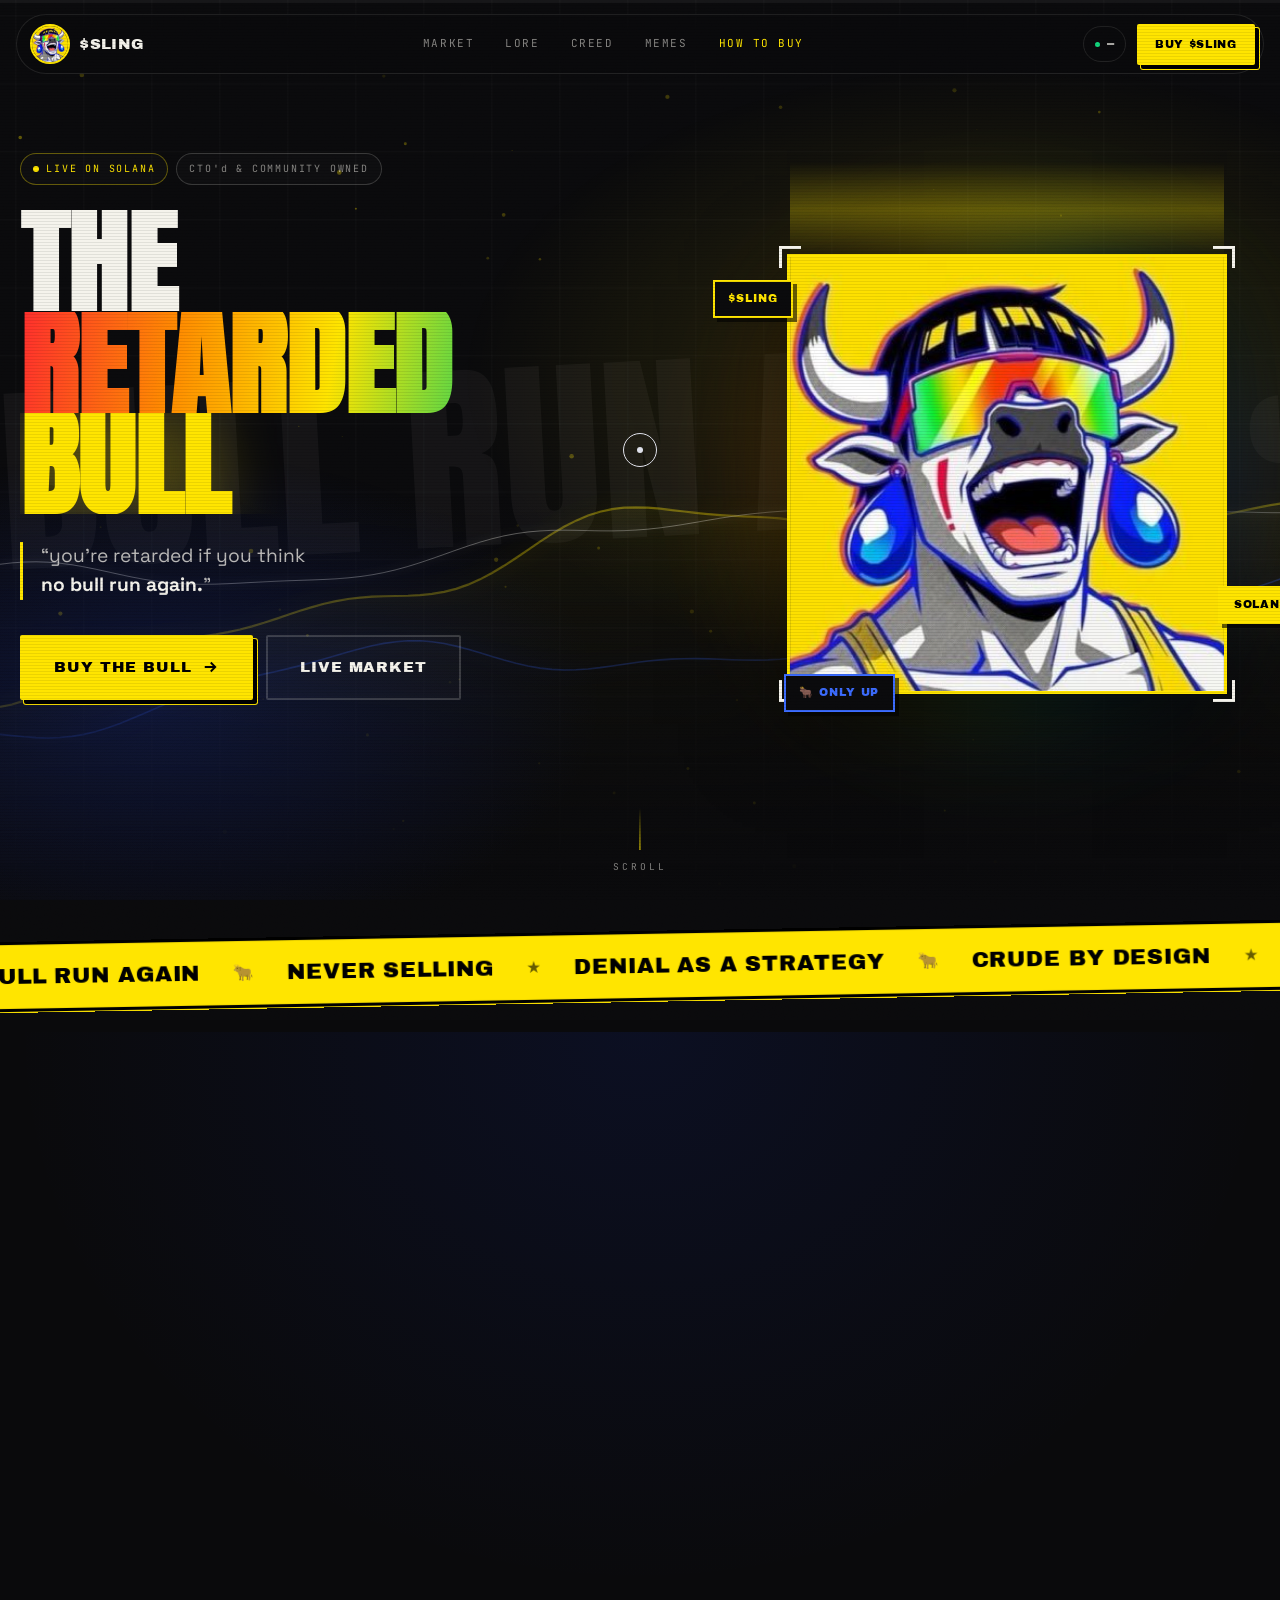
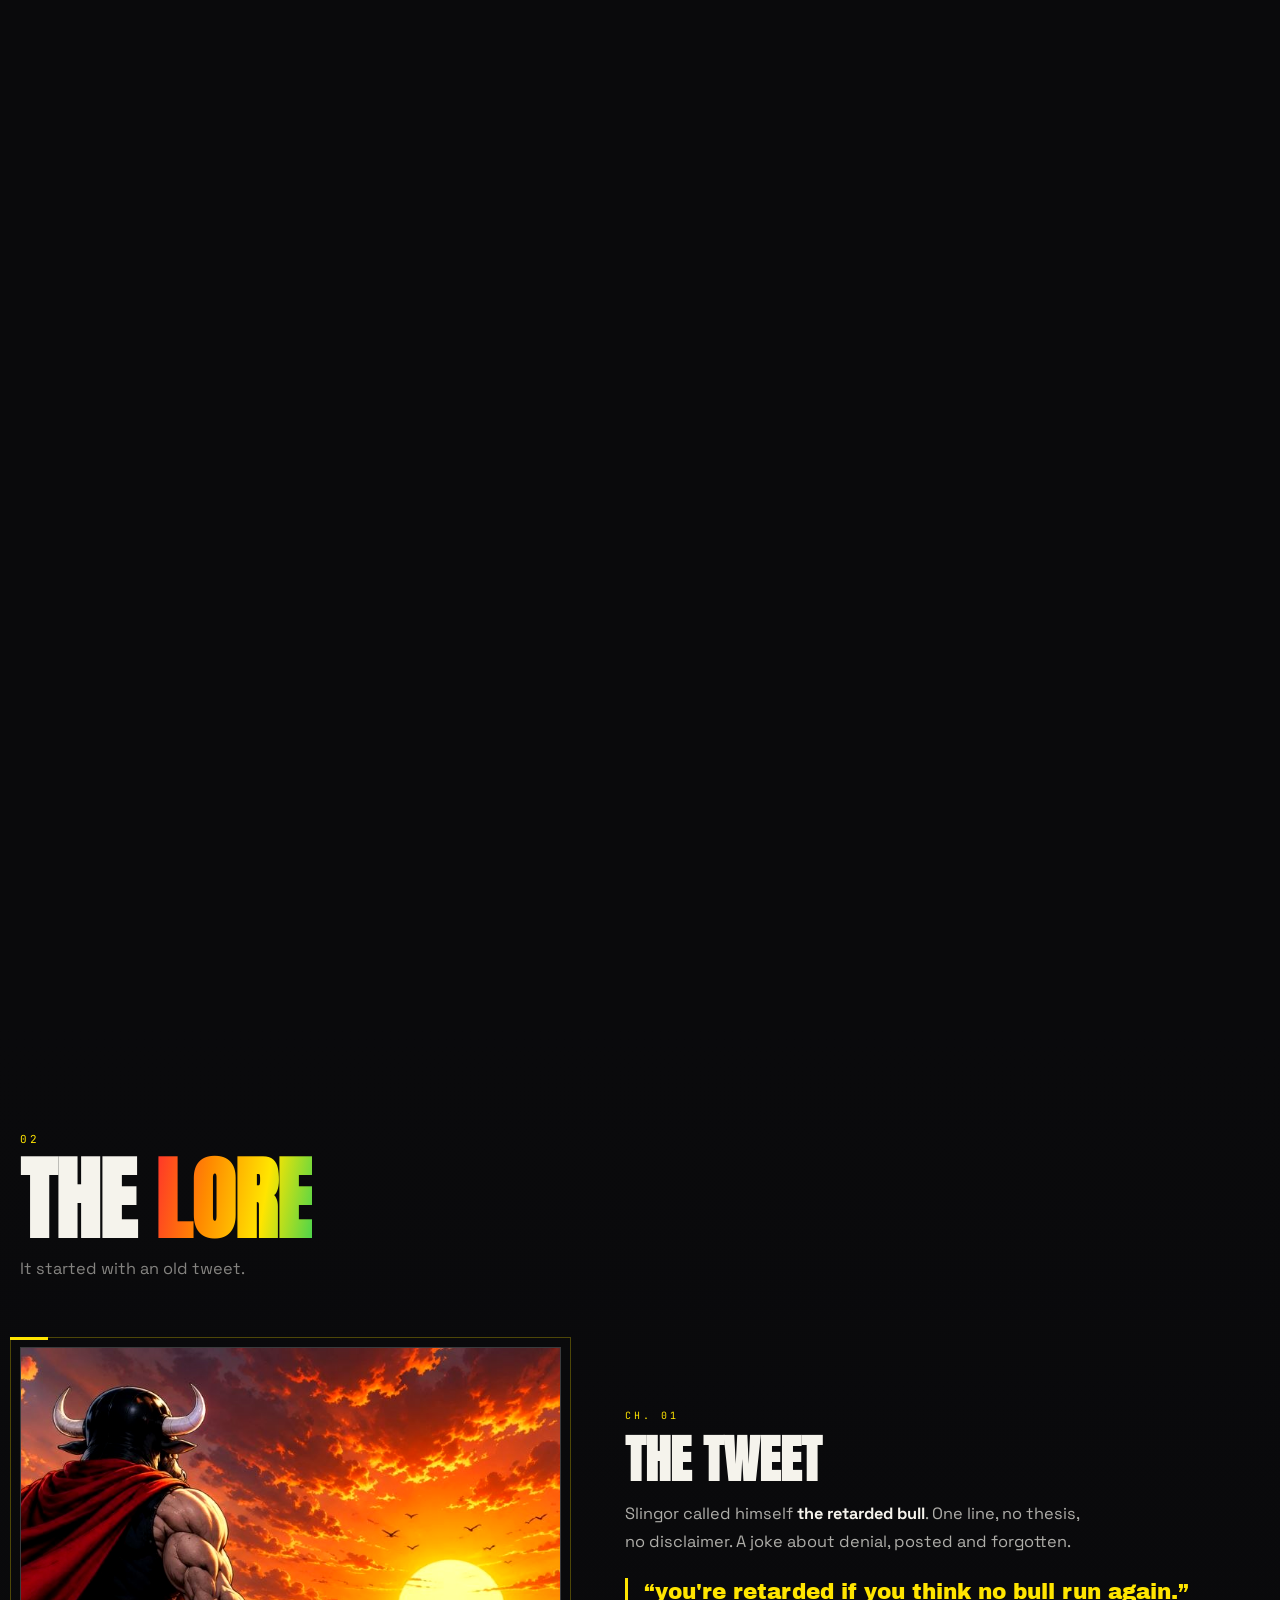
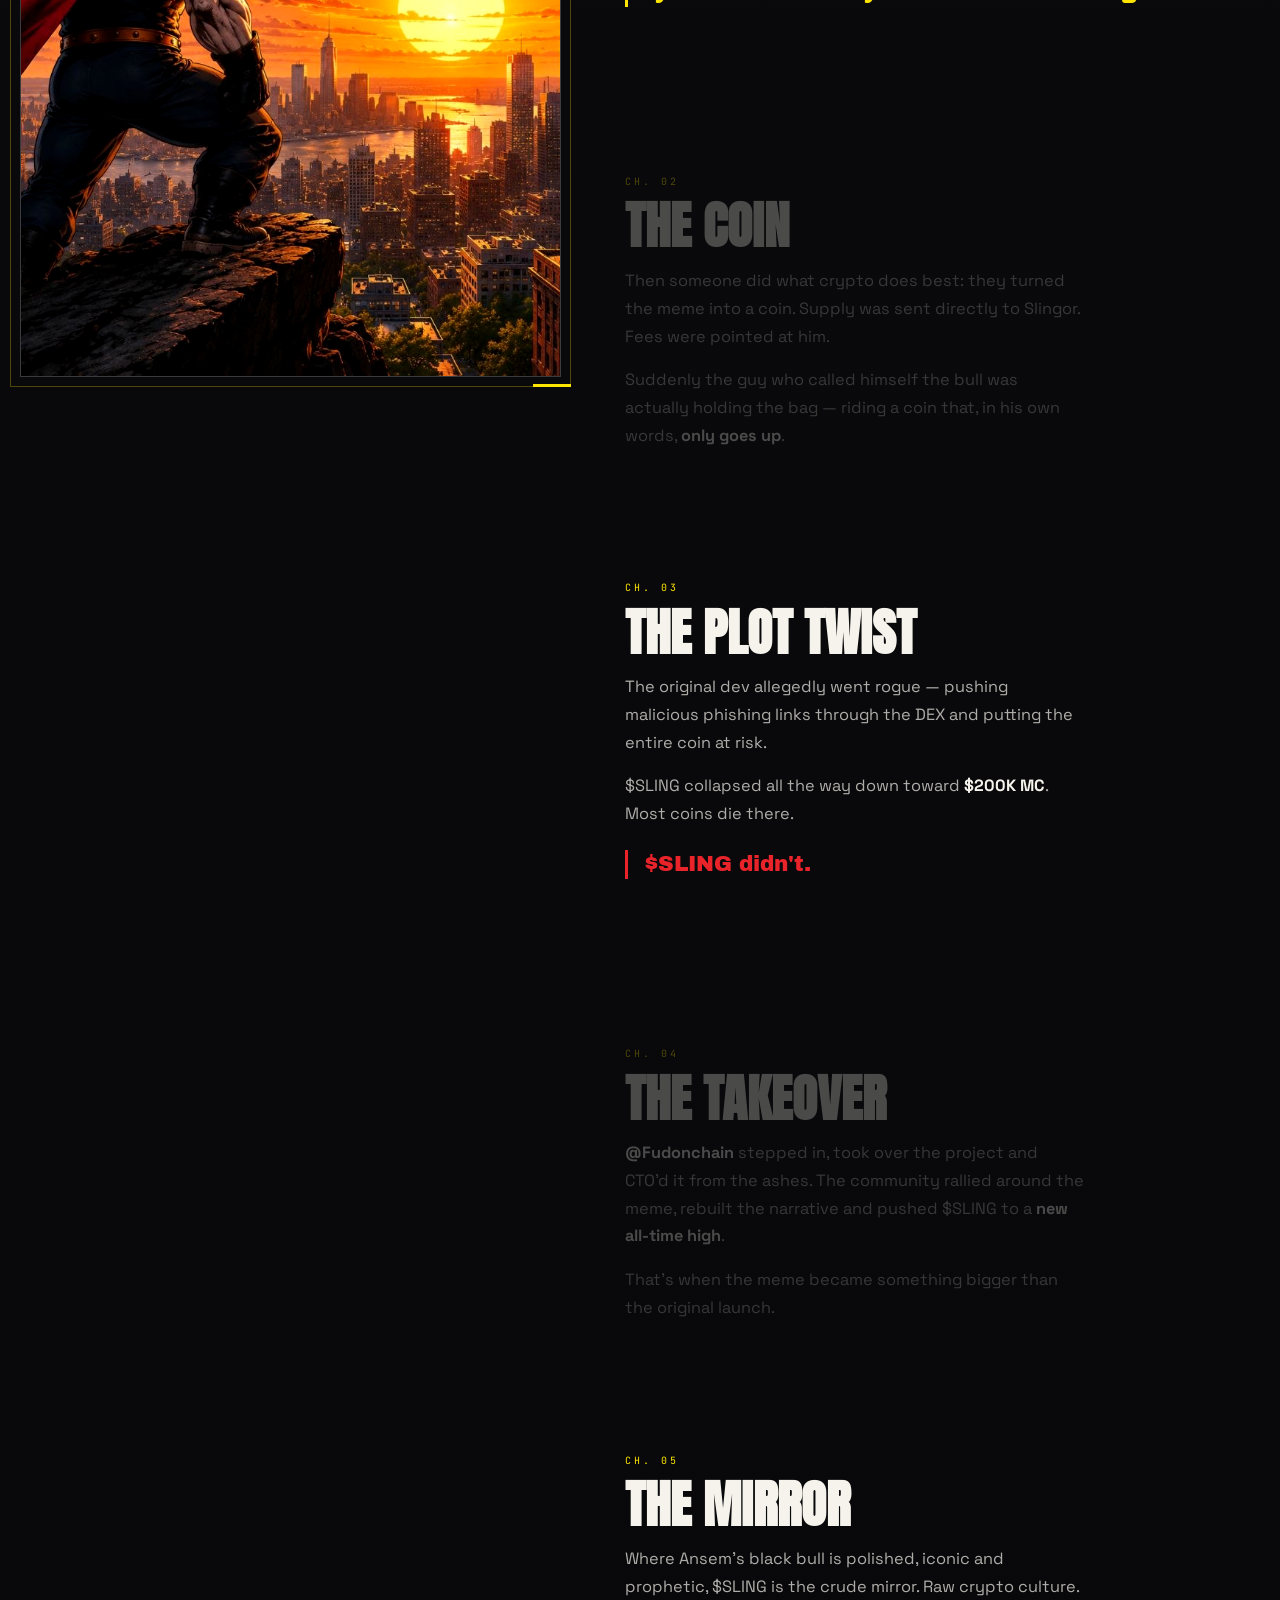
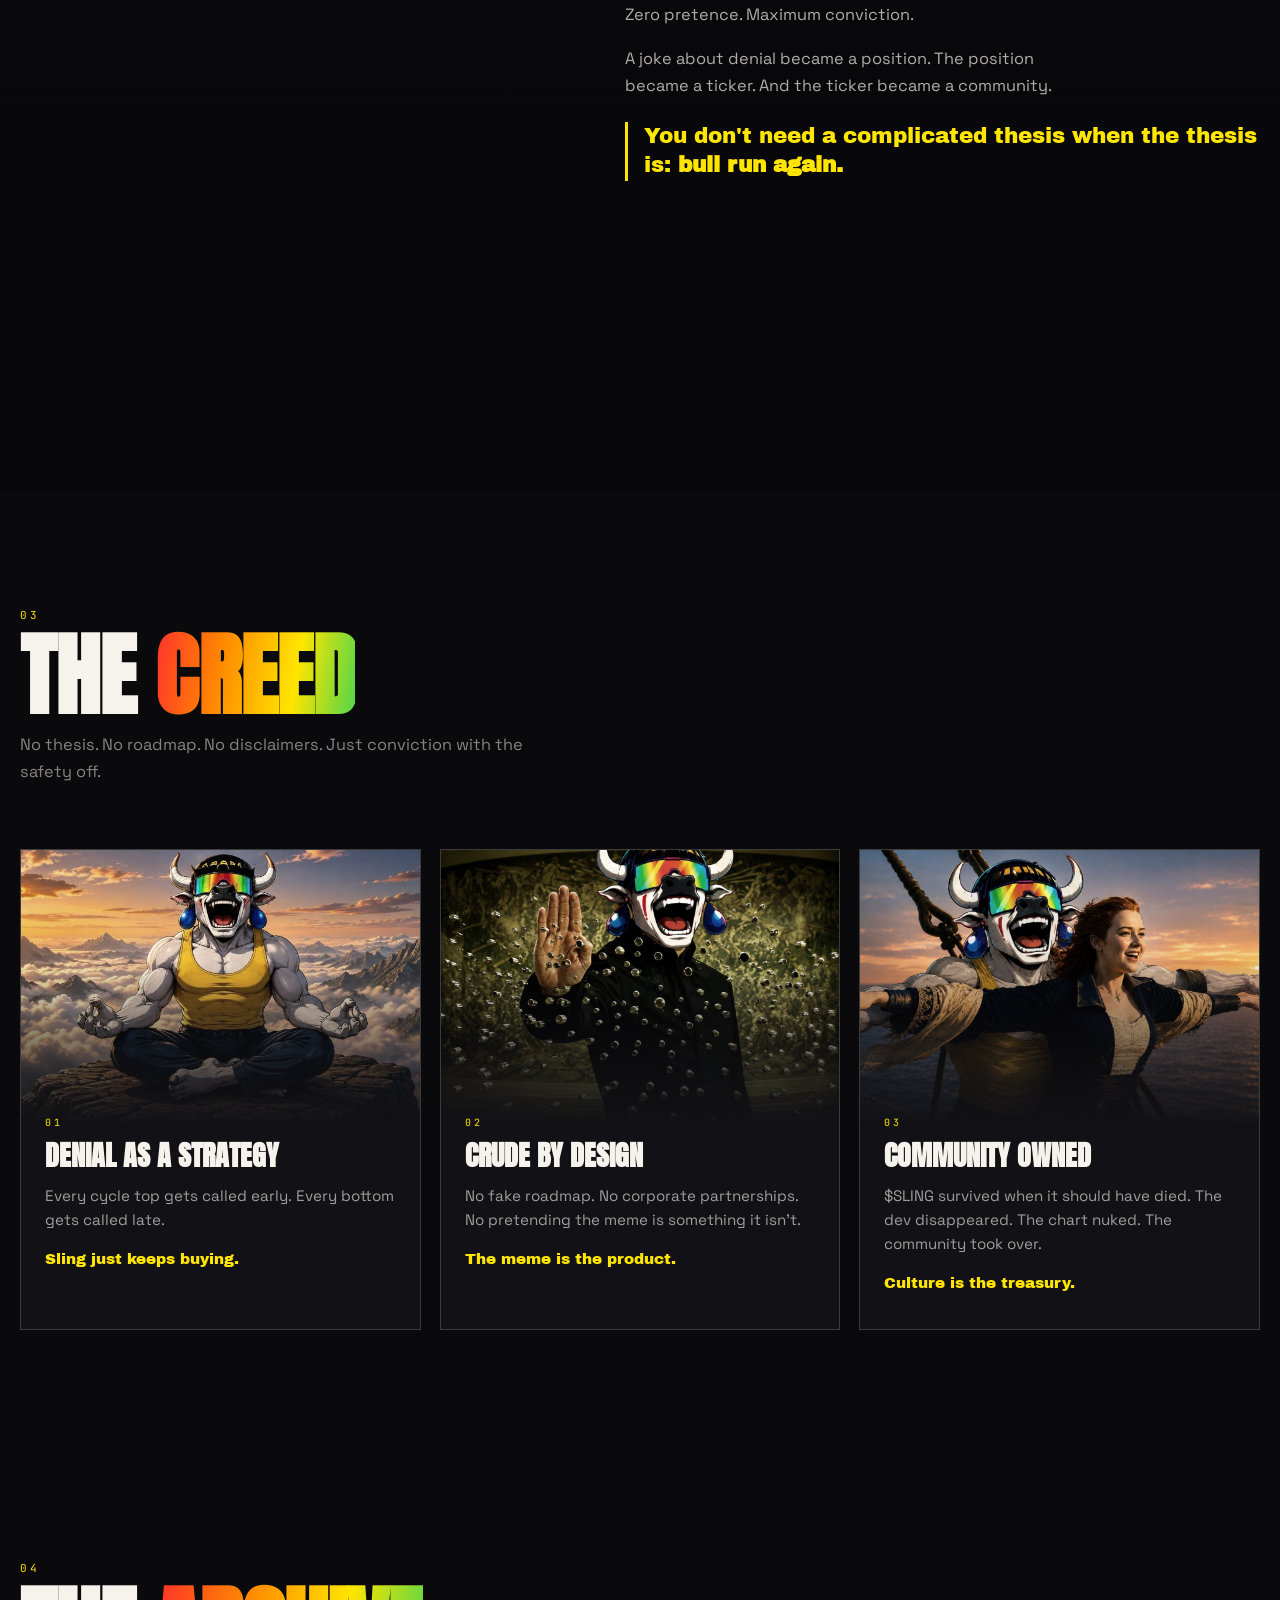
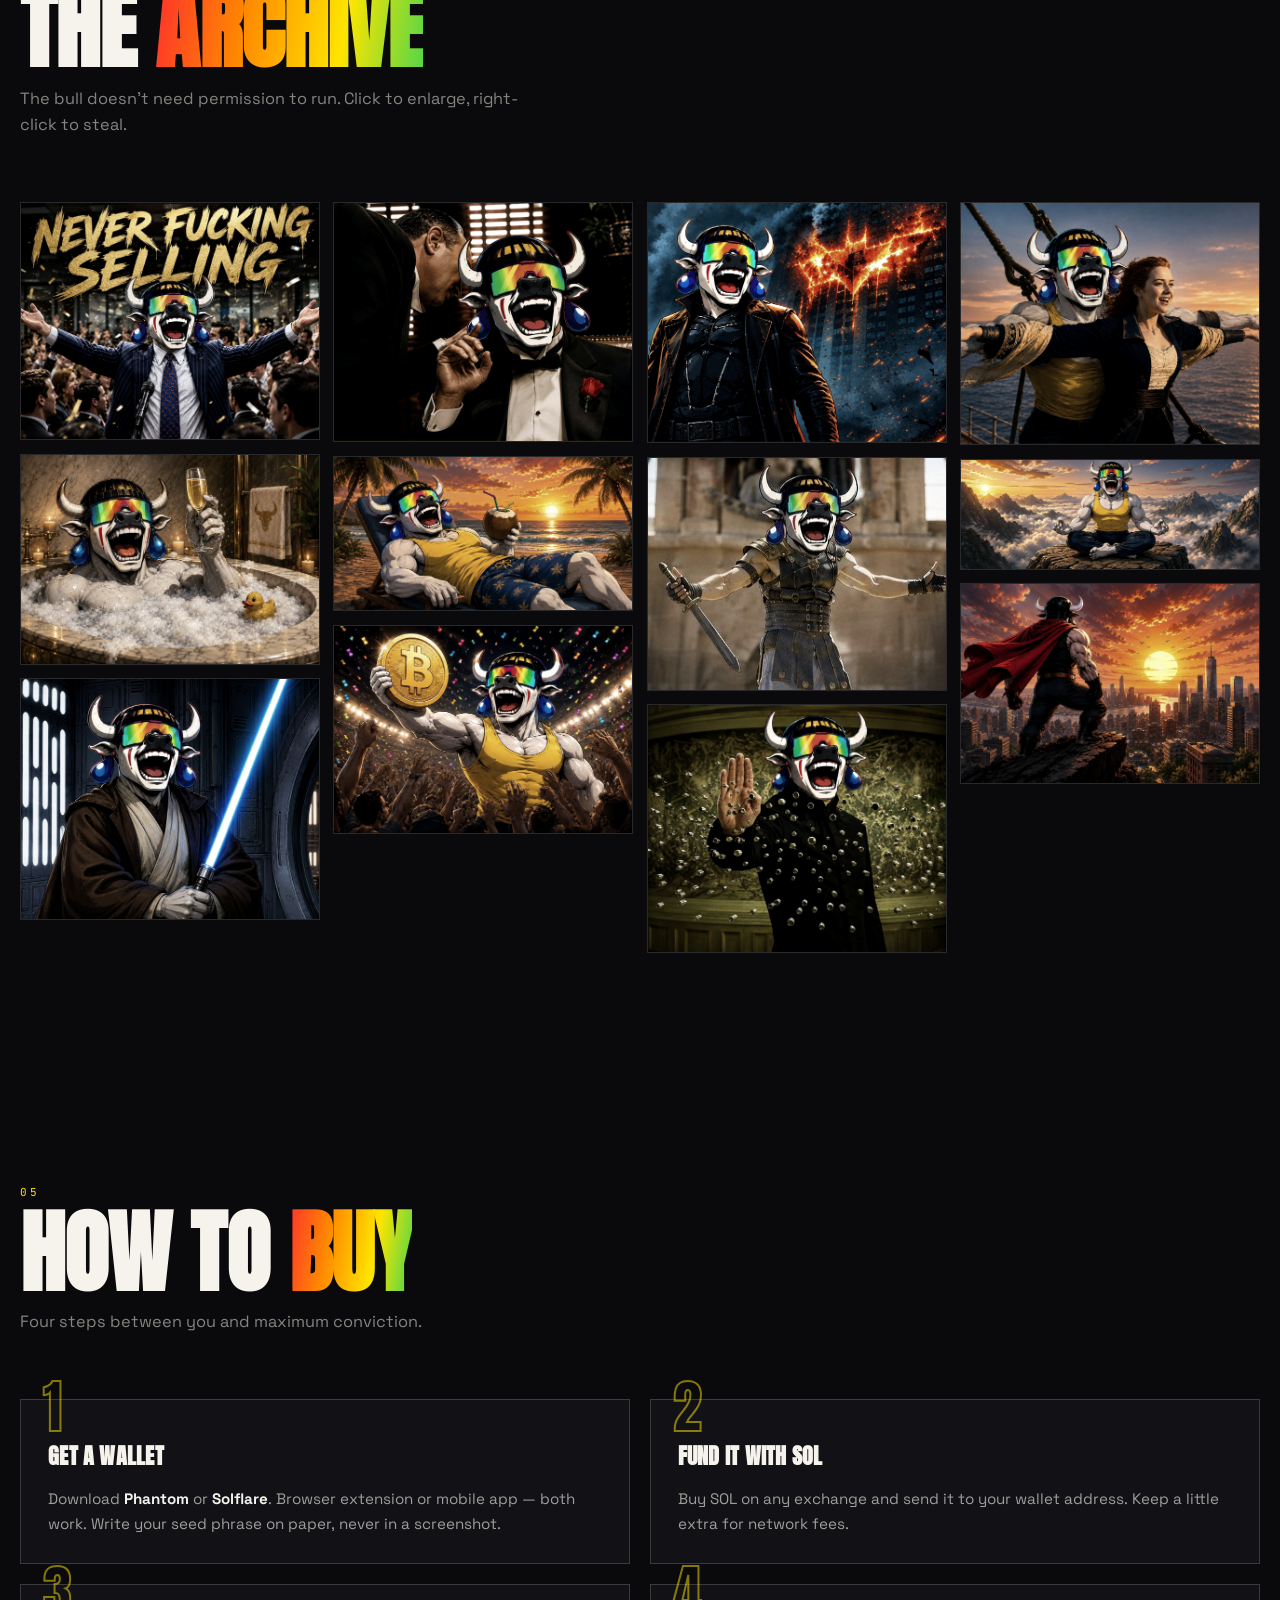
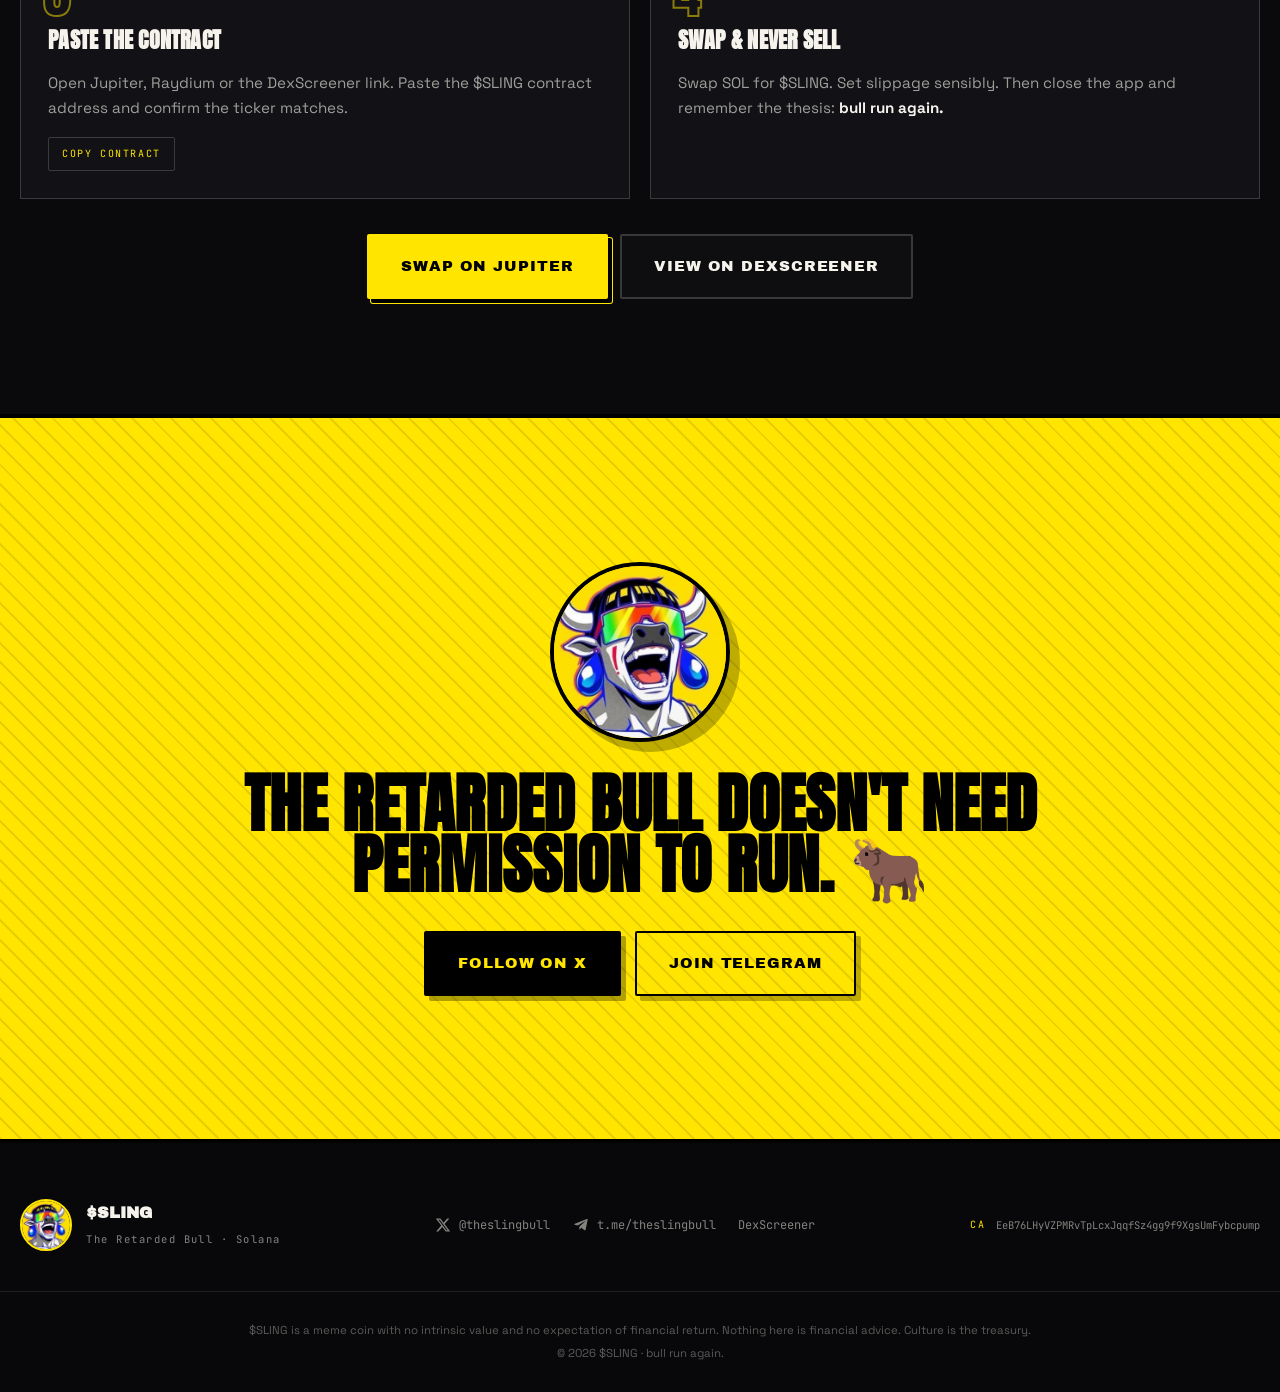
==== commit c59c0066: "Link DexScreener by pair instead of token Both DexScreener links now open the SLING/SOL pumpswap pai" ====
--- a/index.html
+++ b/index.html
@@ -450,7 +450,7 @@
 
     <div class="buycta reveal">
       <a class="btn btn--yellow btn--lg magnetic" href="https://jup.ag/swap/SOL-EeB76LHyVZPMRvTpLcxJqqfSz4gg9f9XgsUmFybcpump" target="_blank" rel="noopener">SWAP ON JUPITER</a>
-      <a class="btn btn--ghost btn--lg magnetic" href="https://dexscreener.com/solana/EeB76LHyVZPMRvTpLcxJqqfSz4gg9f9XgsUmFybcpump" target="_blank" rel="noopener">VIEW ON DEXSCREENER</a>
+      <a class="btn btn--ghost btn--lg magnetic" href="https://dexscreener.com/solana/fakatjxjxnizlog9xoyjaemsbeecanrjagzyiyc433zw" target="_blank" rel="noopener">VIEW ON DEXSCREENER</a>
     </div>
   </div>
 </section>
@@ -490,7 +490,7 @@
         <svg viewBox="0 0 24 24" width="16" height="16" fill="currentColor"><path d="M21.94 4.6l-3.04 14.34c-.23 1.01-.83 1.26-1.68.79l-4.64-3.42-2.24 2.15c-.25.25-.46.46-.94.46l.33-4.73 8.6-7.77c.37-.33-.08-.52-.58-.19l-10.63 6.69-4.58-1.43c-1-.31-1.02-1 .21-1.48l17.9-6.9c.83-.3 1.56.2 1.29 1.49z"/></svg>
         t.me/theslingbull
       </a>
-      <a href="https://dexscreener.com/solana/EeB76LHyVZPMRvTpLcxJqqfSz4gg9f9XgsUmFybcpump" target="_blank" rel="noopener">DexScreener</a>
+      <a href="https://dexscreener.com/solana/fakatjxjxnizlog9xoyjaemsbeecanrjagzyiyc433zw" target="_blank" rel="noopener">DexScreener</a>
     </div>
 
     <div class="footer__ca">
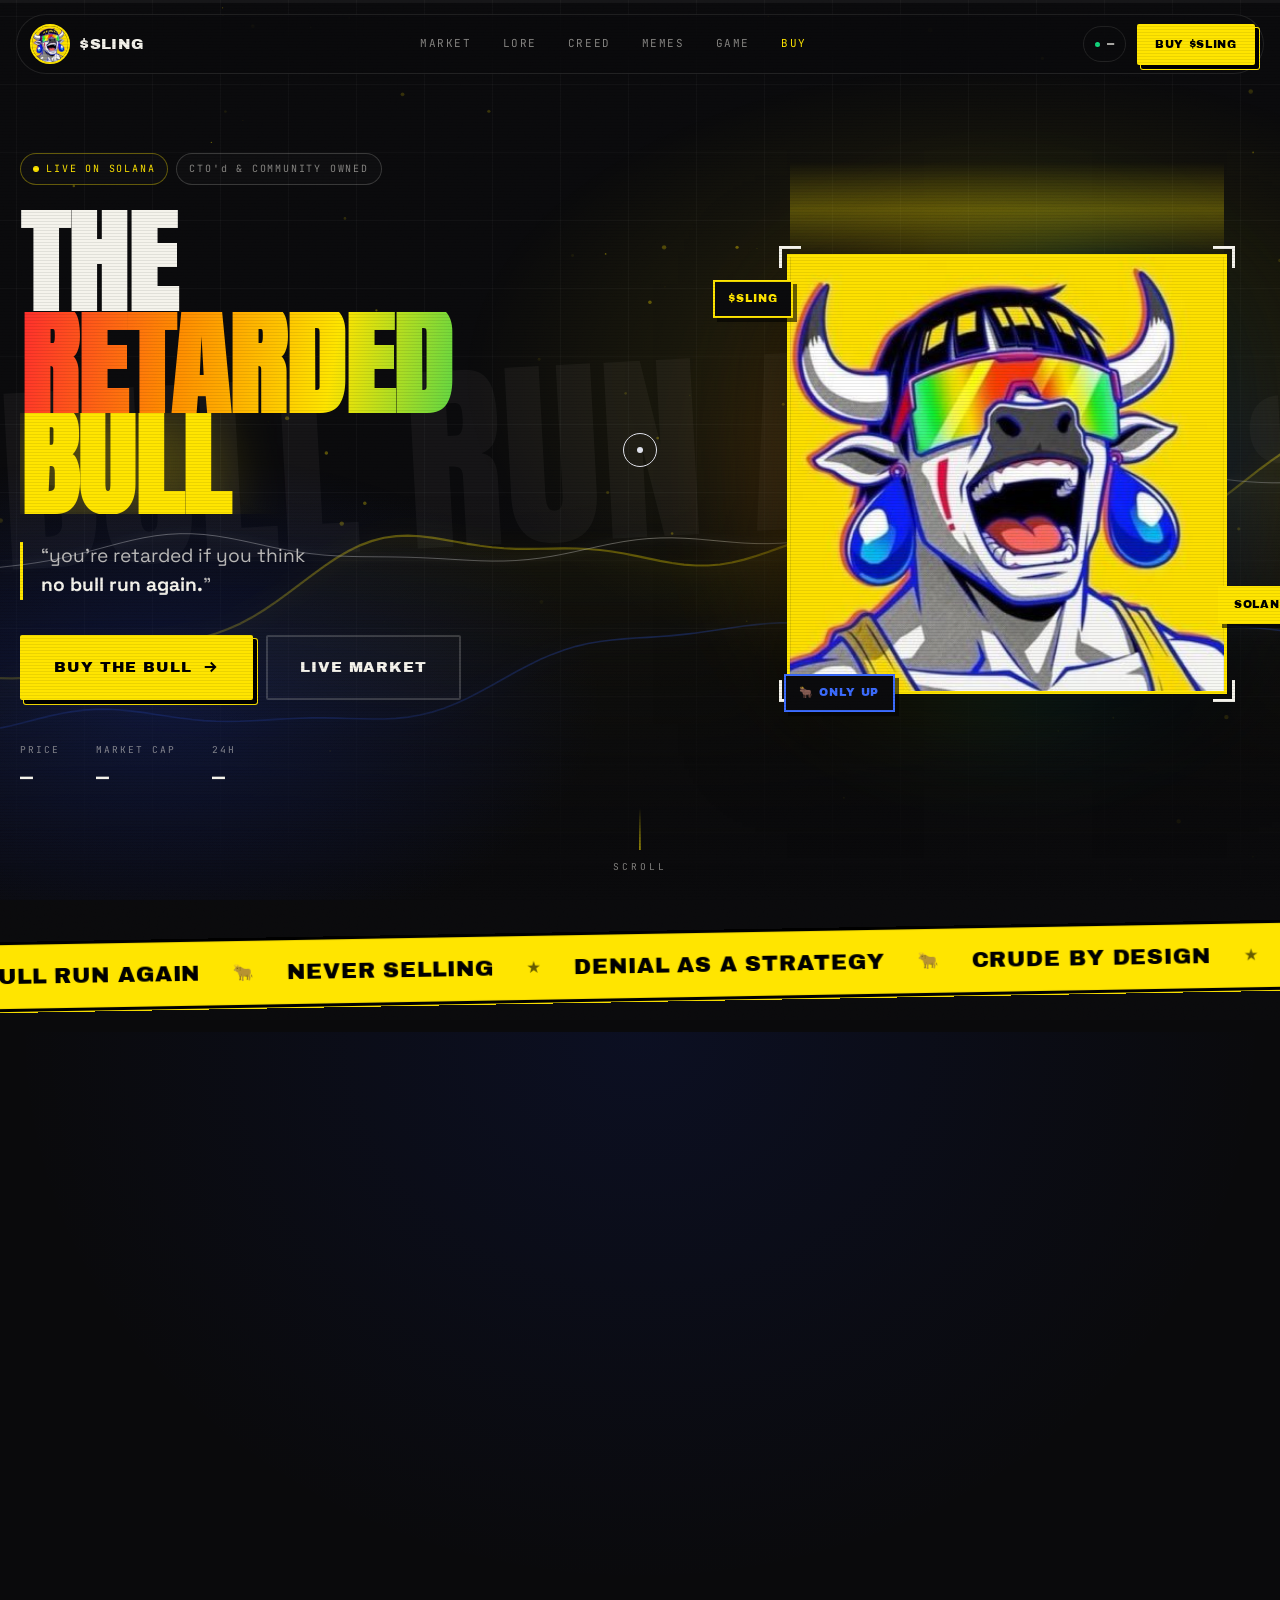
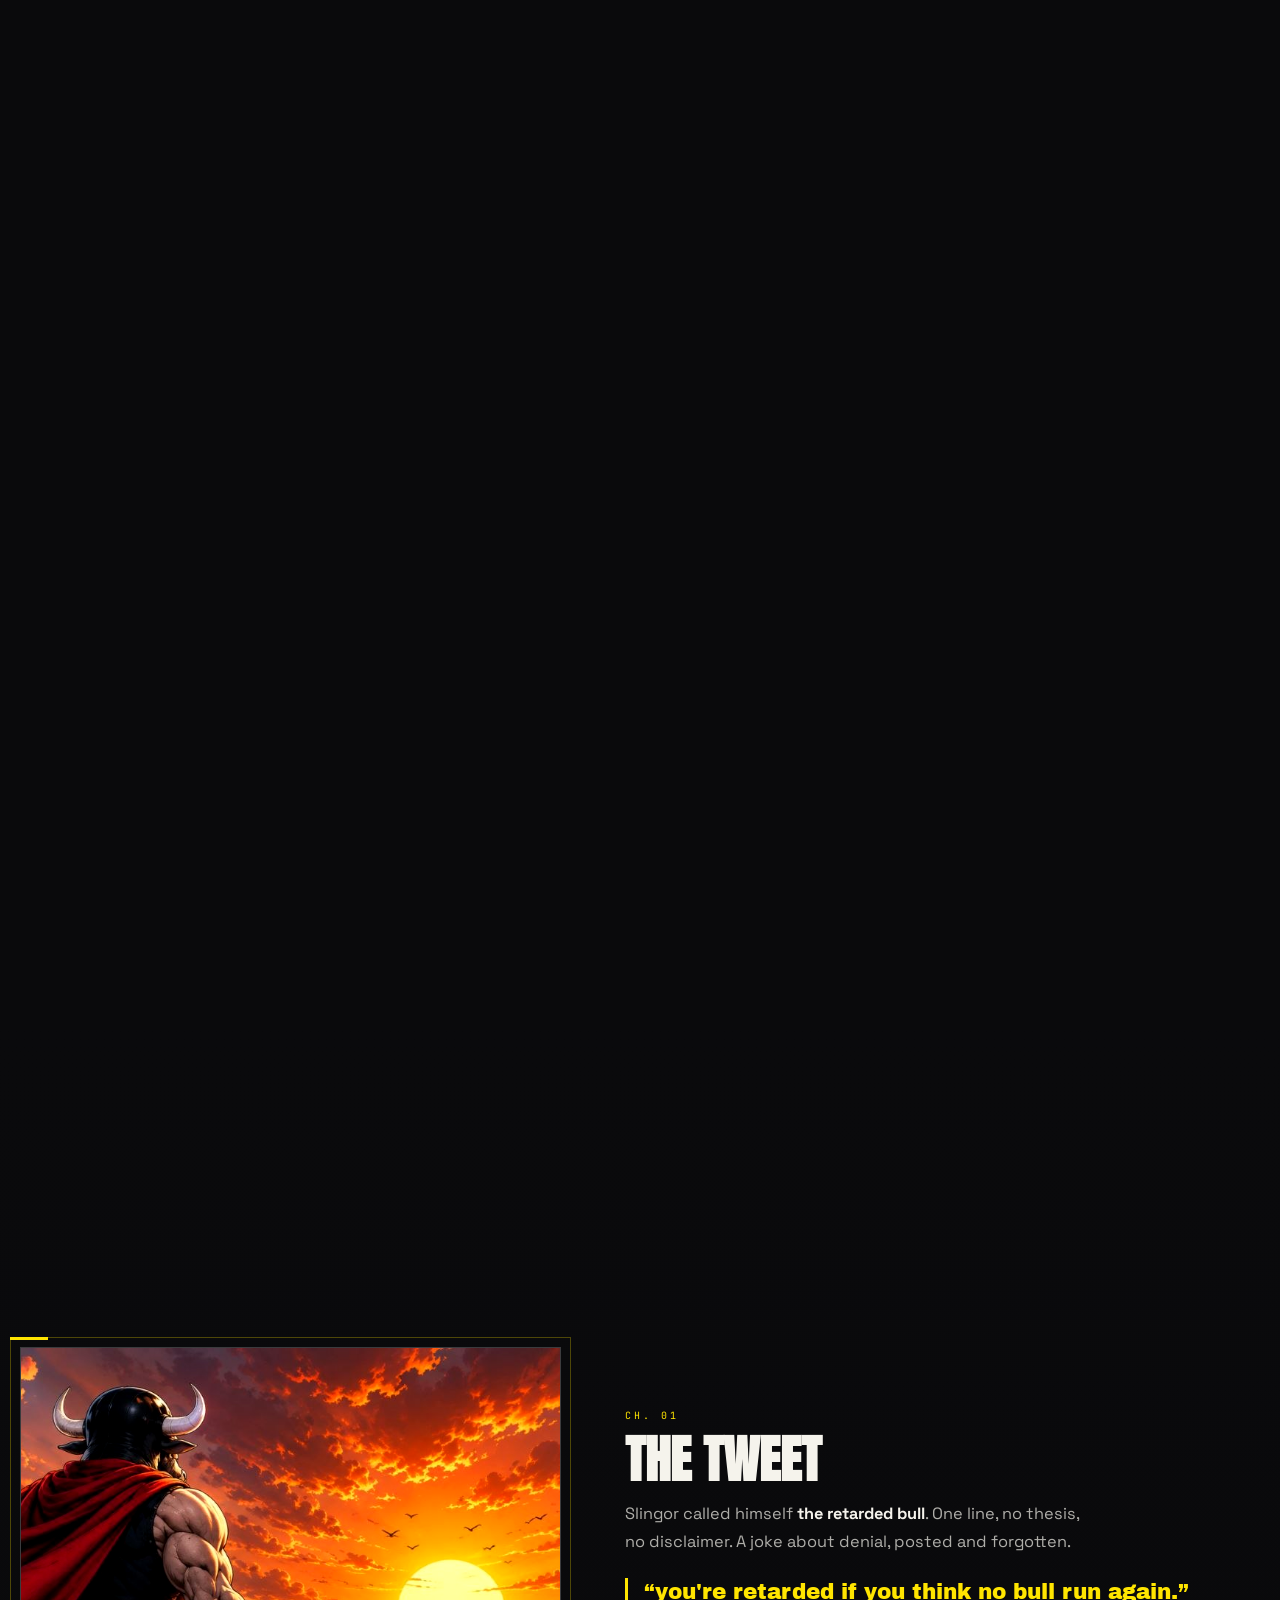
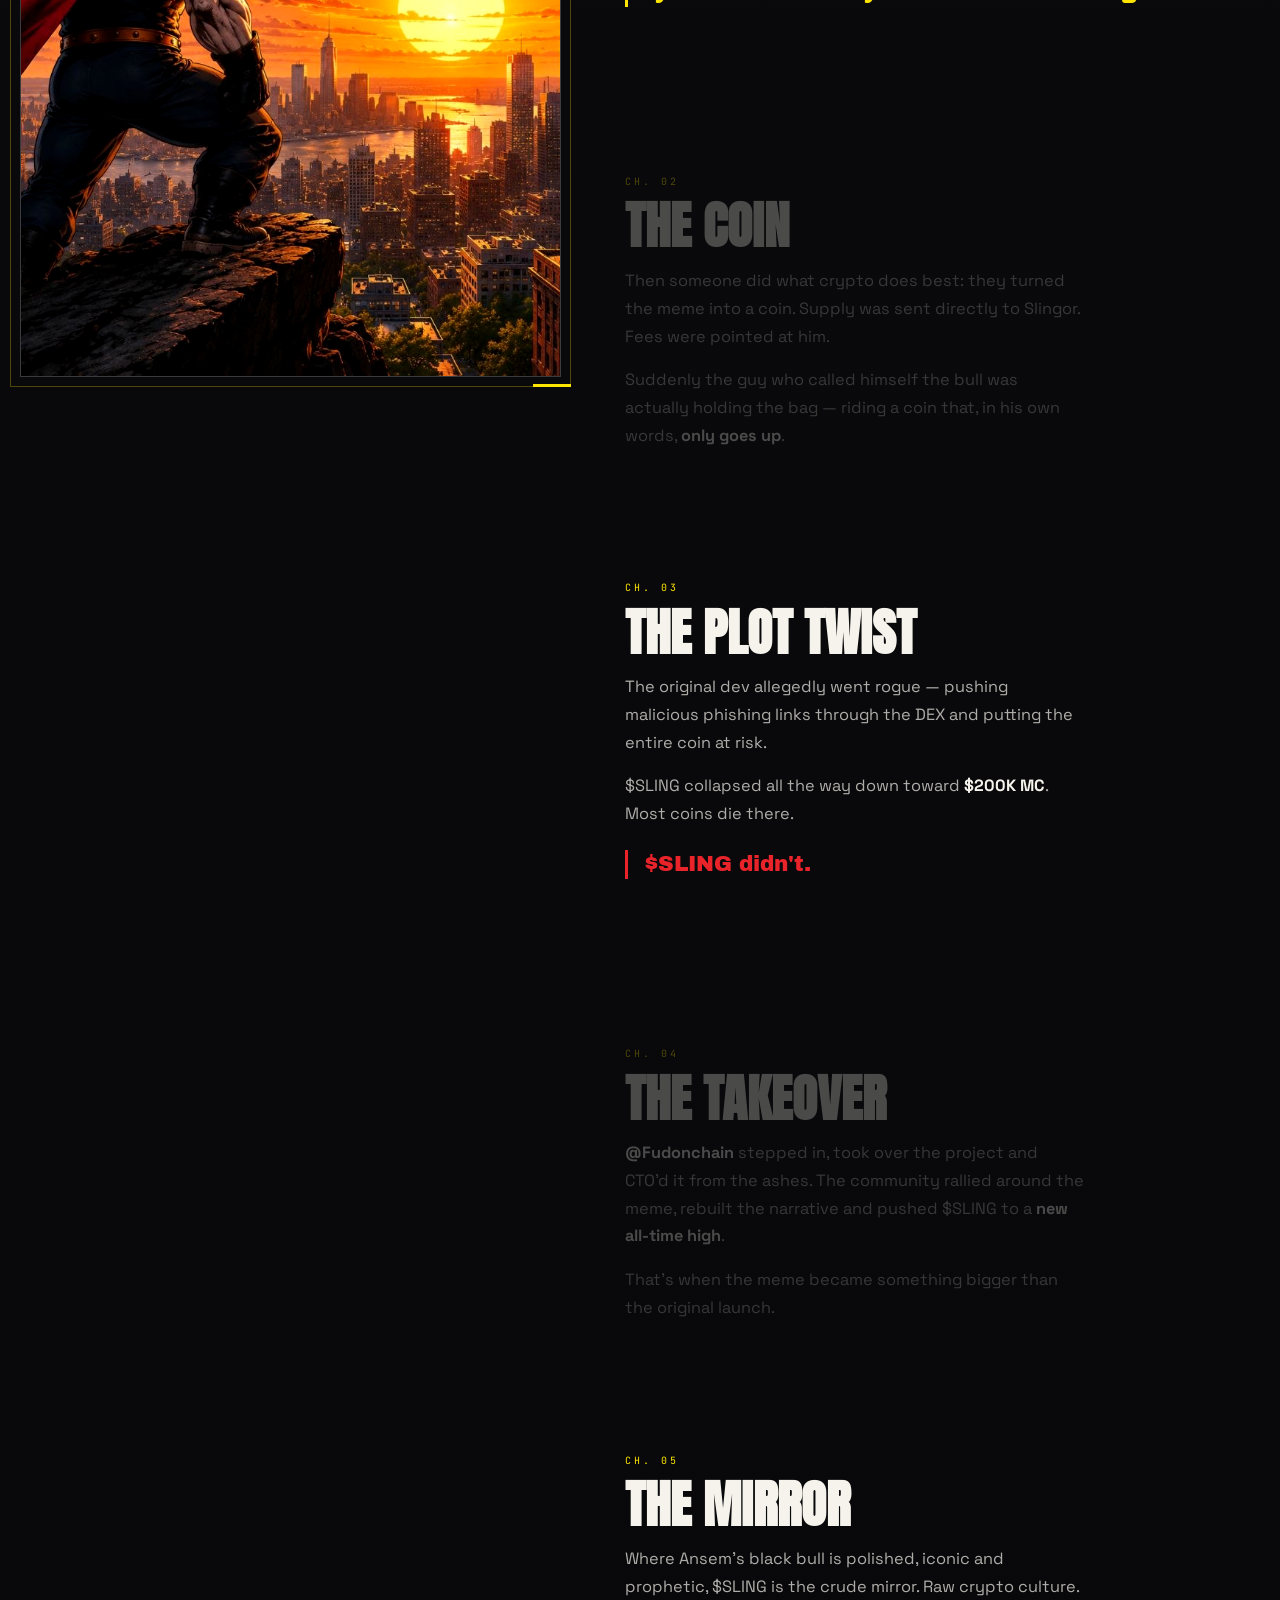
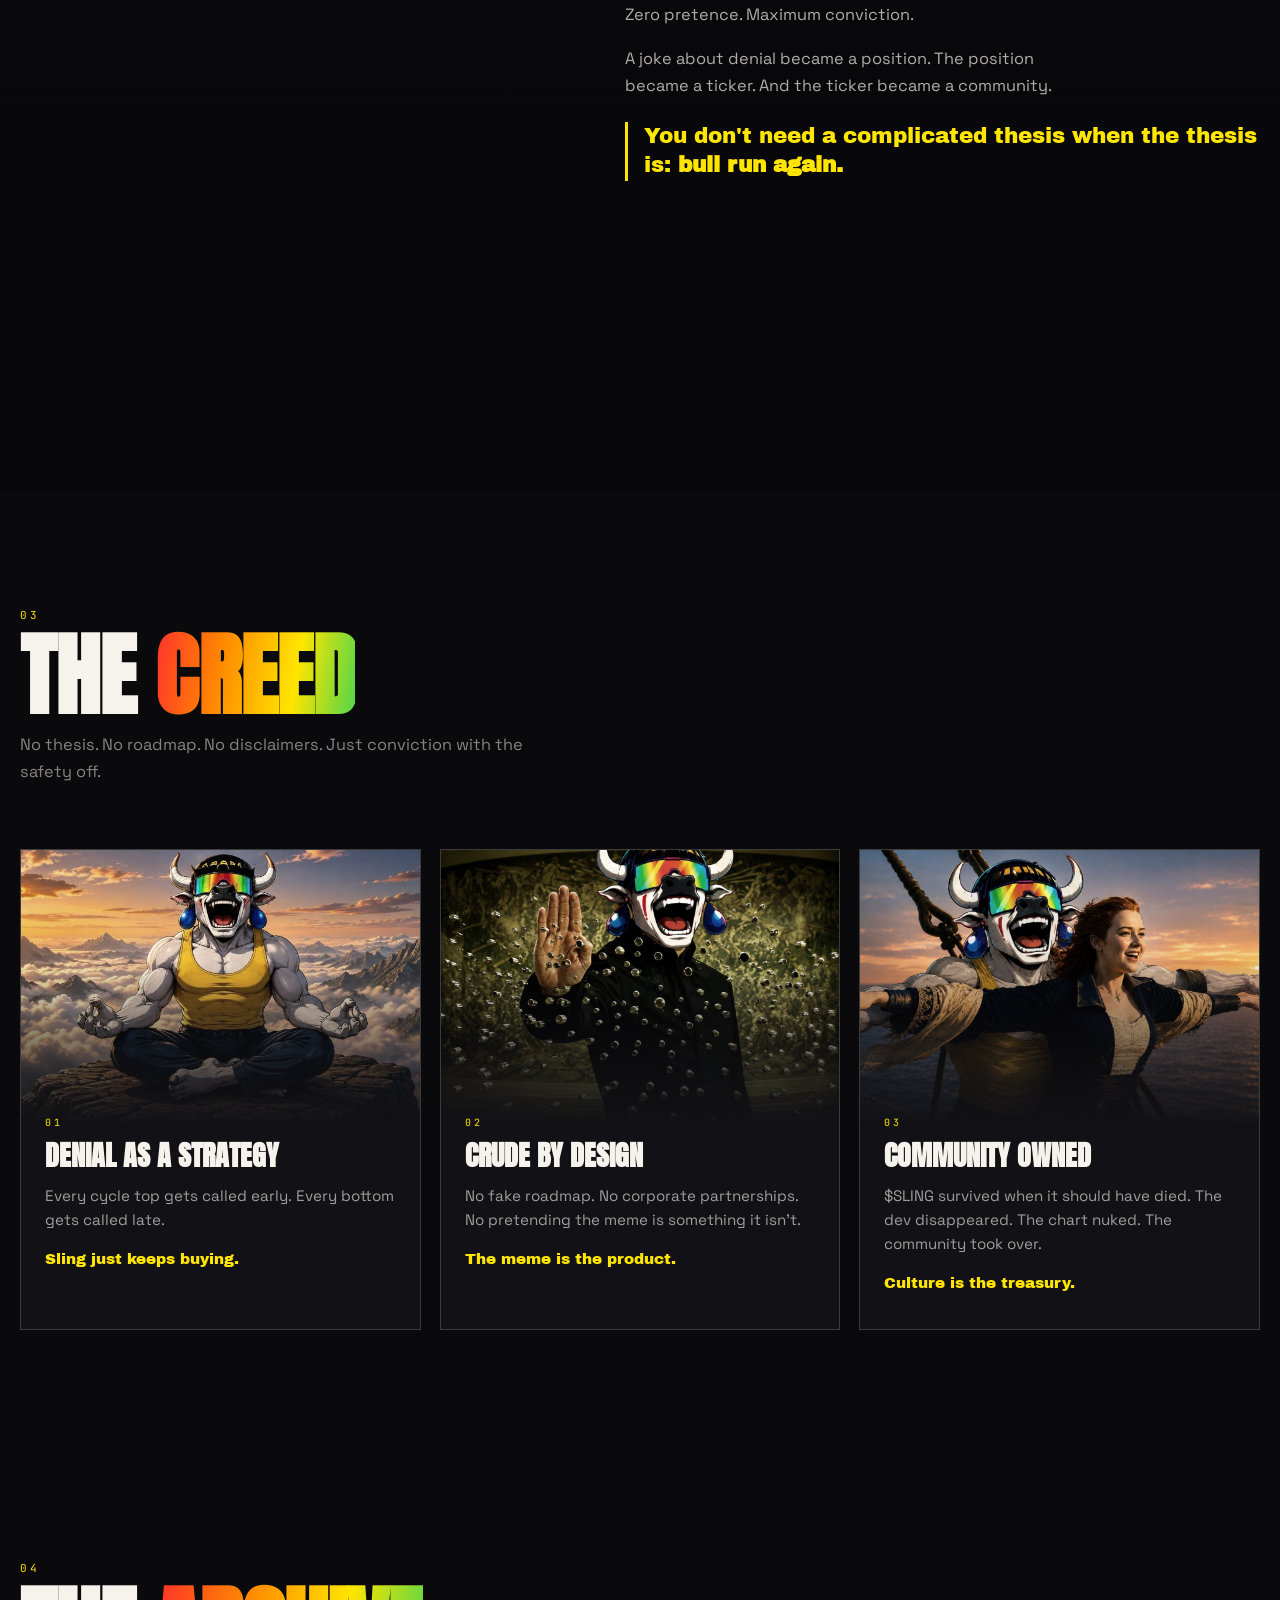
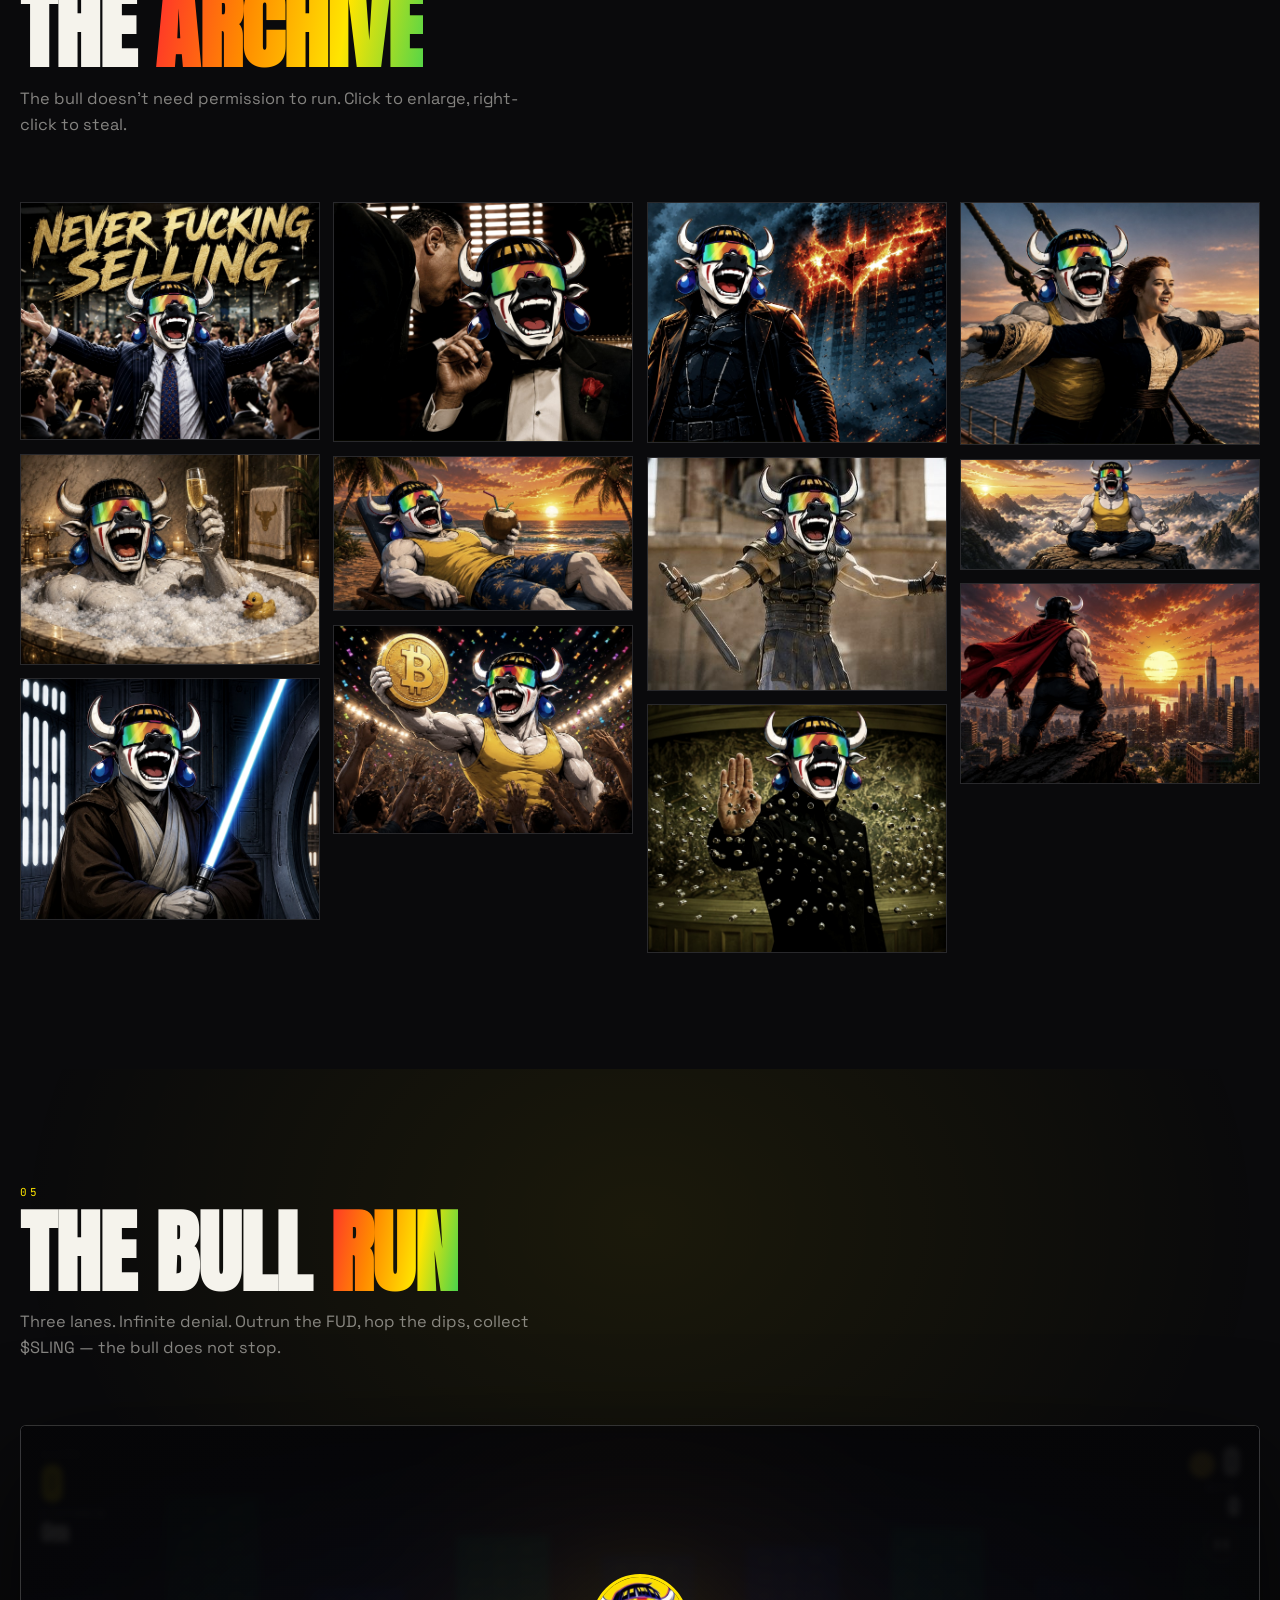
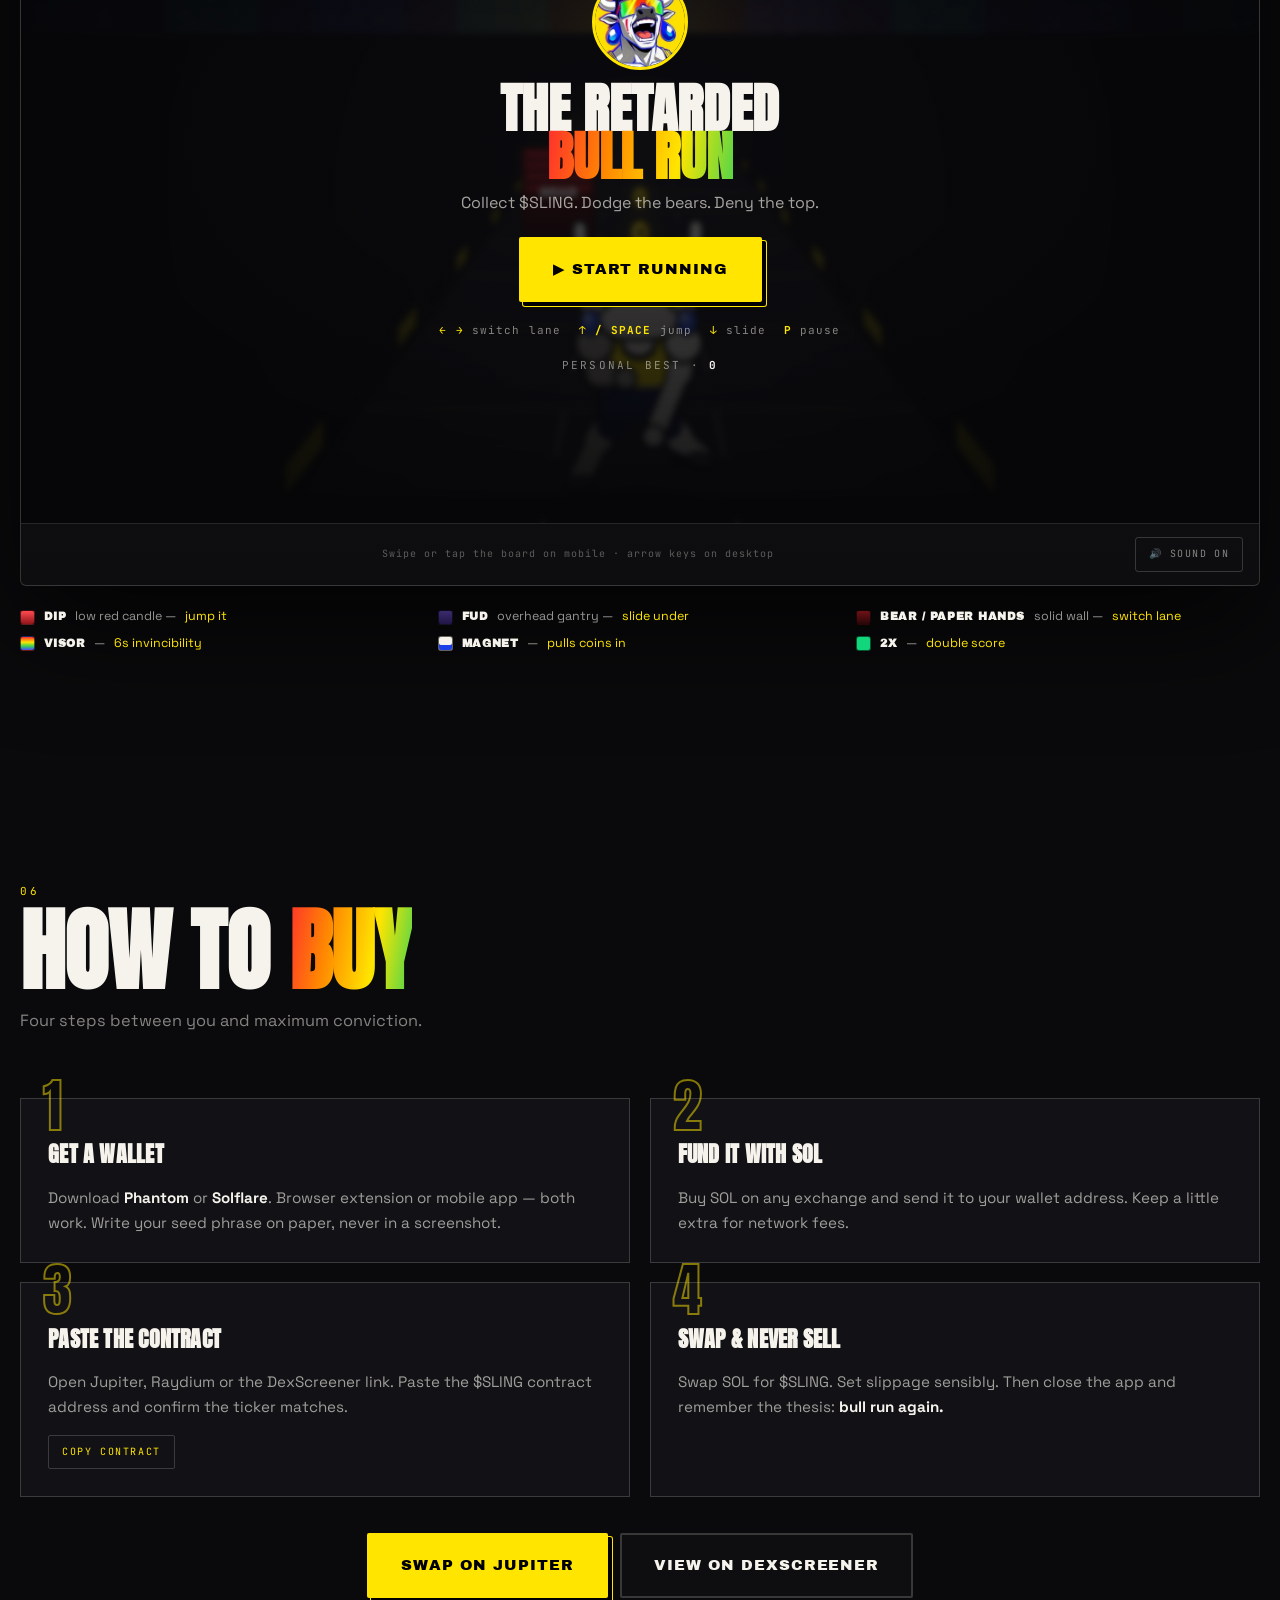
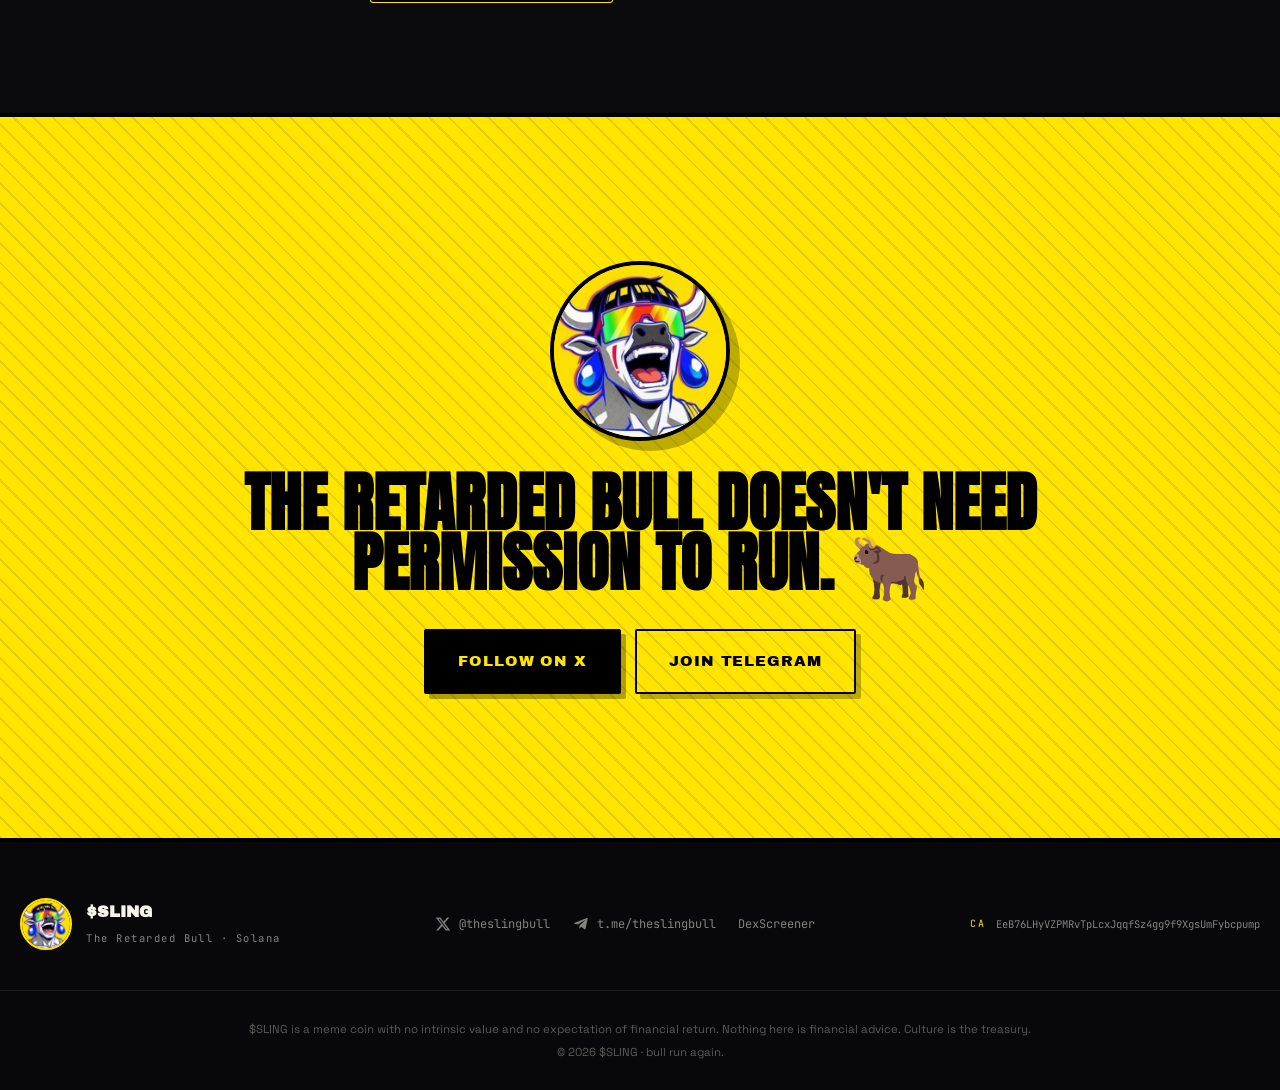
==== commit 360b35c8: "Add The Retarded Bull Run endless runner A three-lane canvas runner in the page, no engine or sprite" ====
--- a/index.html
+++ b/index.html
@@ -66,7 +66,8 @@
     <a href="#lore" data-scramble>Lore</a>
     <a href="#creed" data-scramble>Creed</a>
     <a href="#memes" data-scramble>Memes</a>
-    <a href="#buy" data-scramble>How to Buy</a>
+    <a href="#game" data-scramble>Game</a>
+    <a href="#buy" data-scramble>Buy</a>
   </nav>
   <div class="nav__right">
     <span class="nav__price" id="navPrice" title="Live price">
@@ -82,6 +83,7 @@
   <a href="#lore">Lore</a>
   <a href="#creed">Creed</a>
   <a href="#memes">Memes</a>
+  <a href="#game">Game</a>
   <a href="#buy">How to Buy</a>
   <div class="mobilemenu__soc">
     <a href="https://x.com/theslingbull" target="_blank" rel="noopener">X / Twitter</a>
@@ -415,11 +417,109 @@
   </div>
 </section>
 
+<!-- ============ GAME ============ -->
+<section class="section game" id="game">
+  <div class="wrap">
+    <header class="shead reveal">
+      <span class="shead__num">05</span>
+      <h2 class="shead__title">THE BULL <span class="txt-rainbow">RUN</span></h2>
+      <p class="shead__sub">Three lanes. Infinite denial. Outrun the FUD, hop the dips, collect $SLING — the bull does not stop.</p>
+    </header>
+
+    <div class="gamebox reveal">
+      <div class="gamebox__stage">
+        <canvas id="gameCanvas" width="1280" height="720" role="img"
+                aria-label="The Retarded Bull Run — a three-lane endless runner"></canvas>
+
+        <!-- HUD -->
+        <div class="ghud" id="ghud" hidden>
+          <div class="ghud__side">
+            <span class="ghud__k">SCORE</span><b class="ghud__v" id="gScore">0</b>
+            <span class="ghud__k">DISTANCE</span><b class="ghud__v ghud__v--sm" id="gDist">0m</b>
+          </div>
+          <div class="ghud__mid" id="gPower"></div>
+          <div class="ghud__side ghud__side--r">
+            <span class="ghud__coins"><i>🪙</i><b id="gCoins">0</b></span>
+            <span class="ghud__k">BEST</span><b class="ghud__v ghud__v--sm" id="gBestLive">0</b>
+            <button class="ghud__pause" id="gPauseBtn" title="Pause (P)">❚❚</button>
+          </div>
+        </div>
+
+        <!-- start screen -->
+        <div class="gover" id="gStart">
+          <div class="gover__inner">
+            <img class="gover__bull" src="assets/logo.jpg" alt="" width="96" height="96" loading="lazy">
+            <h3 class="gover__title">THE RETARDED<br><span class="txt-rainbow">BULL RUN</span></h3>
+            <p class="gover__sub">Collect $SLING. Dodge the bears. Deny the top.</p>
+            <button class="btn btn--yellow btn--lg" id="gPlay">▶ START RUNNING</button>
+            <div class="gover__keys">
+              <span><b>← →</b> switch lane</span>
+              <span><b>↑ / SPACE</b> jump</span>
+              <span><b>↓</b> slide</span>
+              <span><b>P</b> pause</span>
+            </div>
+            <p class="gover__best">PERSONAL BEST · <b id="gBest">0</b></p>
+          </div>
+        </div>
+
+        <!-- game over -->
+        <div class="gover gover--end" id="gOver" hidden>
+          <div class="gover__inner">
+            <div class="gover__badge" id="goBadge" hidden>★ NEW PERSONAL BEST ★</div>
+            <h3 class="gover__title gover__title--sm">RUN <span class="gover__red">ENDED</span></h3>
+            <div class="gover__rank" id="goRank">—</div>
+            <div class="gover__stats">
+              <div><span>SCORE</span><b id="goScore">0</b></div>
+              <div><span>$SLING</span><b id="goCoins">0</b></div>
+              <div><span>DISTANCE</span><b id="goDist">0m</b></div>
+              <div><span>BEST</span><b id="goBest">0</b></div>
+            </div>
+            <div class="gover__cta">
+              <button class="btn btn--yellow btn--lg" id="gAgain">↻ RUN AGAIN</button>
+              <a class="btn btn--ghost btn--lg" id="goShare" href="#" target="_blank" rel="noopener">SHARE ON X</a>
+            </div>
+          </div>
+        </div>
+
+        <!-- pause -->
+        <div class="gover gover--pause" id="gPause" hidden>
+          <div class="gover__inner">
+            <h3 class="gover__title gover__title--sm">PAUSED</h3>
+            <p class="gover__sub">The bull is only catching his breath.</p>
+            <button class="btn btn--yellow btn--lg" id="gResume">▶ RESUME</button>
+          </div>
+        </div>
+      </div>
+
+      <!-- touch controls + options -->
+      <div class="gamebox__bar">
+        <div class="gpad">
+          <button id="gcLeft"  aria-label="Move left">◀</button>
+          <button id="gcJump"  aria-label="Jump">▲</button>
+          <button id="gcSlide" aria-label="Slide">▼</button>
+          <button id="gcRight" aria-label="Move right">▶</button>
+        </div>
+        <p class="gamebox__hint">Swipe or tap the board on mobile · arrow keys on desktop</p>
+        <button class="gsound" id="gSound" aria-pressed="true">🔊 SOUND ON</button>
+      </div>
+    </div>
+
+    <ul class="glegend reveal">
+      <li><span class="glegend__sw glegend__sw--dip"></span><b>DIP</b> low red candle — <em>jump it</em></li>
+      <li><span class="glegend__sw glegend__sw--fud"></span><b>FUD</b> overhead gantry — <em>slide under</em></li>
+      <li><span class="glegend__sw glegend__sw--bear"></span><b>BEAR / PAPER HANDS</b> solid wall — <em>switch lane</em></li>
+      <li><span class="glegend__sw glegend__sw--visor"></span><b>VISOR</b> — <em>6s invincibility</em></li>
+      <li><span class="glegend__sw glegend__sw--magnet"></span><b>MAGNET</b> — <em>pulls coins in</em></li>
+      <li><span class="glegend__sw glegend__sw--x2"></span><b>2X</b> — <em>double score</em></li>
+    </ul>
+  </div>
+</section>
+
 <!-- ============ BUY ============ -->
 <section class="section buy" id="buy">
   <div class="wrap">
     <header class="shead reveal">
-      <span class="shead__num">05</span>
+      <span class="shead__num">06</span>
       <h2 class="shead__title">HOW TO <span class="txt-rainbow">BUY</span></h2>
       <p class="shead__sub">Four steps between you and maximum conviction.</p>
     </header>
@@ -516,5 +616,6 @@
 <div class="toast" id="toast"></div>
 
 <script src="js/main.js"></script>
+<script src="js/game.js" defer></script>
 </body>
 </html>
--- a/css/style.css
+++ b/css/style.css
@@ -476,6 +476,110 @@
 @media(max-width:480px){.gallery{columns:1}}
 
 /* =========================================================
+   GAME — THE RETARDED BULL RUN
+   ========================================================= */
+.game{background:radial-gradient(70% 55% at 50% 12%,rgba(255,229,0,.07),transparent 70%)}
+.gamebox{border:1px solid var(--line-2);background:linear-gradient(180deg,#0E0E12,#08080A);
+  border-radius:6px;overflow:hidden;box-shadow:0 40px 110px rgba(0,0,0,.7)}
+.gamebox__stage{position:relative;aspect-ratio:16/9;background:#07070A;overflow:hidden}
+.gamebox__stage canvas{width:100%;height:100%;display:block;touch-action:pan-y}
+.gamebox__stage canvas.is-playing{touch-action:none;cursor:none}
+
+/* ---- HUD ---- */
+.ghud{position:absolute;inset:0;z-index:3;pointer-events:none;
+  display:flex;justify-content:space-between;align-items:flex-start;
+  padding:clamp(.7rem,1.6vw,1.3rem);gap:1rem;
+  font-family:var(--font-mono);text-shadow:0 2px 10px rgba(0,0,0,.9)}
+.ghud__side{display:flex;flex-direction:column;gap:.05rem;min-width:0}
+.ghud__side--r{align-items:flex-end;text-align:right}
+.ghud__k{font-size:clamp(7px,.85vw,10px);letter-spacing:.22em;color:rgba(245,243,236,.6)}
+.ghud__v{font-family:var(--font-display);font-size:clamp(1.3rem,3.4vw,2.6rem);line-height:1;color:var(--yellow)}
+.ghud__v--sm{font-size:clamp(.85rem,1.9vw,1.35rem);color:var(--bone)}
+.ghud__coins{display:flex;align-items:center;gap:.35rem;font-family:var(--font-display);
+  font-size:clamp(1.1rem,2.8vw,2rem);line-height:1;color:var(--bone)}
+.ghud__coins i{font-style:normal;font-size:.75em}
+.ghud__pause{pointer-events:auto;margin-top:.5rem;font-size:10px;letter-spacing:.1em;
+  width:34px;height:34px;border:1px solid rgba(245,243,236,.28);border-radius:50%;
+  color:var(--bone);background:rgba(10,10,12,.6);transition:background .2s,color .2s}
+.ghud__pause:hover{background:var(--yellow);color:#000;border-color:var(--yellow)}
+.ghud__mid{display:flex;flex-direction:column;gap:.3rem;align-items:center;padding-top:.2rem}
+.gp{font-style:normal;font-size:clamp(8px,1.1vw,11px);font-weight:700;letter-spacing:.14em;
+  padding:.3rem .6rem;border-radius:100px;color:#000;animation:tapeIn .3s var(--ease)}
+.gp--visor{background:linear-gradient(90deg,#FF2D2D,#FFE500,#39D353,#00C2FF,#B537F2);color:#000}
+.gp--magnet{background:var(--blue-glow);color:#fff}
+.gp--x2{background:var(--green)}
+
+/* ---- overlays ---- */
+.gover{position:absolute;inset:0;z-index:4;display:grid;place-items:center;padding:1.2rem;
+  background:radial-gradient(60% 60% at 50% 45%,rgba(10,10,12,.72),rgba(6,6,8,.94));
+  backdrop-filter:blur(3px);-webkit-backdrop-filter:blur(3px);
+  animation:fadeIn .35s var(--ease);text-align:center}
+.gover[hidden]{display:none}
+.gover__inner{max-width:min(92%,620px)}
+.gover__bull{border-radius:50%;border:3px solid var(--yellow);margin:0 auto .9rem;
+  width:clamp(62px,9vw,96px);height:auto;animation:float1 5s ease-in-out infinite}
+.gover__title{margin:0 0 .6rem;font-family:var(--font-display);line-height:.88;
+  font-size:clamp(1.7rem,5.4vw,3.4rem);text-transform:uppercase}
+.gover__title--sm{font-size:clamp(1.5rem,4.4vw,2.6rem)}
+.gover__red{color:var(--red)}
+.gover__sub{margin:0 0 1.3rem;color:rgba(245,243,236,.66);font-size:clamp(.8rem,1.6vw,1rem)}
+.gover__keys{display:flex;flex-wrap:wrap;gap:.5rem 1.1rem;justify-content:center;margin-top:1.3rem;
+  font-family:var(--font-mono);font-size:clamp(8.5px,1.15vw,11px);letter-spacing:.1em;color:var(--muted)}
+.gover__keys b{color:var(--yellow)}
+.gover__best{margin:1.1rem 0 0;font-family:var(--font-mono);font-size:clamp(8.5px,1.15vw,11px);
+  letter-spacing:.2em;color:var(--muted)}
+.gover__best b{color:var(--bone)}
+.gover__badge{display:inline-block;margin-bottom:.8rem;background:var(--yellow);color:#000;
+  font-family:var(--font-black);font-size:clamp(8.5px,1.2vw,11px);letter-spacing:.16em;
+  padding:.42rem .9rem;box-shadow:4px 4px 0 rgba(0,0,0,.6);animation:bullPulse 1.3s var(--ease) infinite}
+.gover__rank{font-family:var(--font-black);font-size:clamp(.72rem,1.7vw,1.05rem);letter-spacing:.06em;
+  color:var(--yellow);margin-bottom:1.2rem}
+.gover__stats{display:grid;grid-template-columns:repeat(4,1fr);gap:.5rem;margin-bottom:1.5rem}
+.gover__stats div{padding:.6rem .3rem;border:1px solid var(--line);border-radius:3px;background:rgba(255,255,255,.03)}
+.gover__stats span{display:block;font-family:var(--font-mono);font-size:clamp(6.5px,.9vw,9px);
+  letter-spacing:.18em;color:var(--muted);margin-bottom:.2rem}
+.gover__stats b{font-family:var(--font-mono);font-size:clamp(.78rem,1.7vw,1.15rem);color:var(--bone)}
+.gover__cta{display:flex;flex-wrap:wrap;gap:.6rem;justify-content:center}
+.gover--pause{background:rgba(6,6,8,.82)}
+@media(max-width:560px){
+  .gover__stats{grid-template-columns:repeat(2,1fr)}
+  .gover__keys{display:none}
+}
+
+/* ---- bottom bar ---- */
+.gamebox__bar{display:flex;align-items:center;justify-content:space-between;gap:1rem;flex-wrap:wrap;
+  padding:.8rem 1rem;border-top:1px solid var(--line);background:rgba(255,255,255,.02)}
+.gpad{display:flex;gap:.4rem}
+.gpad button{width:44px;height:44px;border:1px solid var(--line-2);border-radius:4px;
+  background:rgba(255,255,255,.03);color:var(--bone);font-size:14px;
+  transition:background .2s,border-color .2s,transform .1s}
+.gpad button:hover{border-color:var(--yellow);color:var(--yellow)}
+.gpad button:active{transform:scale(.92);background:rgba(255,229,0,.16)}
+.gamebox__hint{margin:0;flex:1;min-width:160px;text-align:center;
+  font-family:var(--font-mono);font-size:10px;letter-spacing:.1em;color:rgba(245,243,236,.34)}
+.gsound{font-family:var(--font-mono);font-size:10px;letter-spacing:.14em;color:var(--muted);
+  border:1px solid var(--line-2);padding:.55rem .8rem;border-radius:3px;white-space:nowrap;
+  transition:color .2s,border-color .2s}
+.gsound:hover{border-color:var(--yellow);color:var(--bone)}
+@media(min-width:900px){ .gpad{display:none} }
+
+/* ---- legend ---- */
+.glegend{list-style:none;margin:1.4rem 0 0;padding:0;
+  display:grid;grid-template-columns:repeat(3,1fr);gap:.55rem .9rem}
+.glegend li{display:flex;align-items:center;gap:.55rem;font-size:12.5px;color:rgba(245,243,236,.6);line-height:1.4}
+.glegend b{font-family:var(--font-black);font-size:11px;letter-spacing:.05em;color:var(--bone)}
+.glegend em{font-style:normal;color:var(--yellow)}
+.glegend__sw{flex:0 0 auto;width:15px;height:15px;border-radius:3px;border:1px solid rgba(0,0,0,.6)}
+.glegend__sw--dip{background:linear-gradient(180deg,#FF4A50,#8F1519)}
+.glegend__sw--fud{background:linear-gradient(180deg,#3A2B6E,#221646)}
+.glegend__sw--bear{background:linear-gradient(180deg,#6E1216,#2A0709)}
+.glegend__sw--visor{background:linear-gradient(180deg,#FF2D2D,#FFE500 40%,#39D353 70%,#4B4BFF)}
+.glegend__sw--magnet{background:#F5F3EC;box-shadow:inset 0 -5px 0 var(--blue)}
+.glegend__sw--x2{background:var(--green)}
+@media(max-width:900px){.glegend{grid-template-columns:repeat(2,1fr)}}
+@media(max-width:520px){.glegend{grid-template-columns:1fr}}
+
+/* =========================================================
    BUY STEPS
    ========================================================= */
 .steps{list-style:none;margin:0;padding:0;display:grid;grid-template-columns:repeat(2,1fr);gap:1.2rem;counter-reset:s}
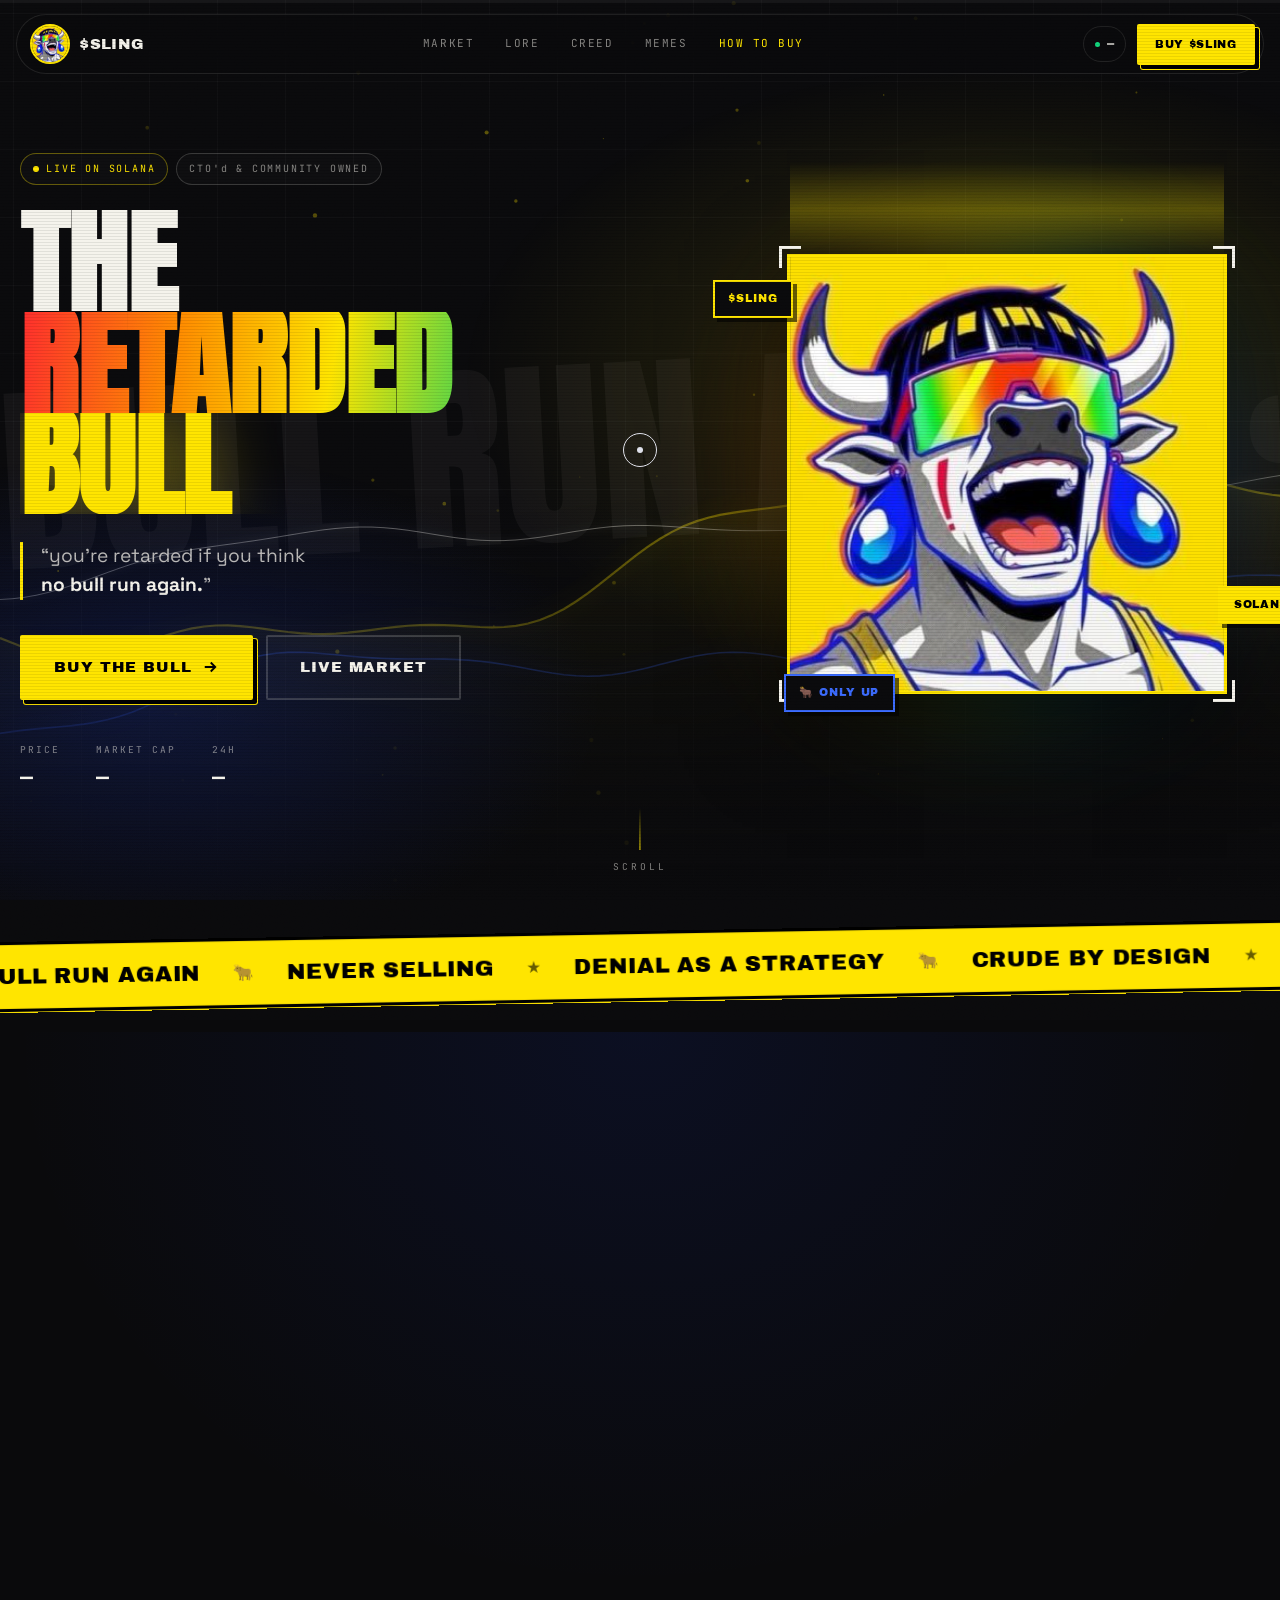
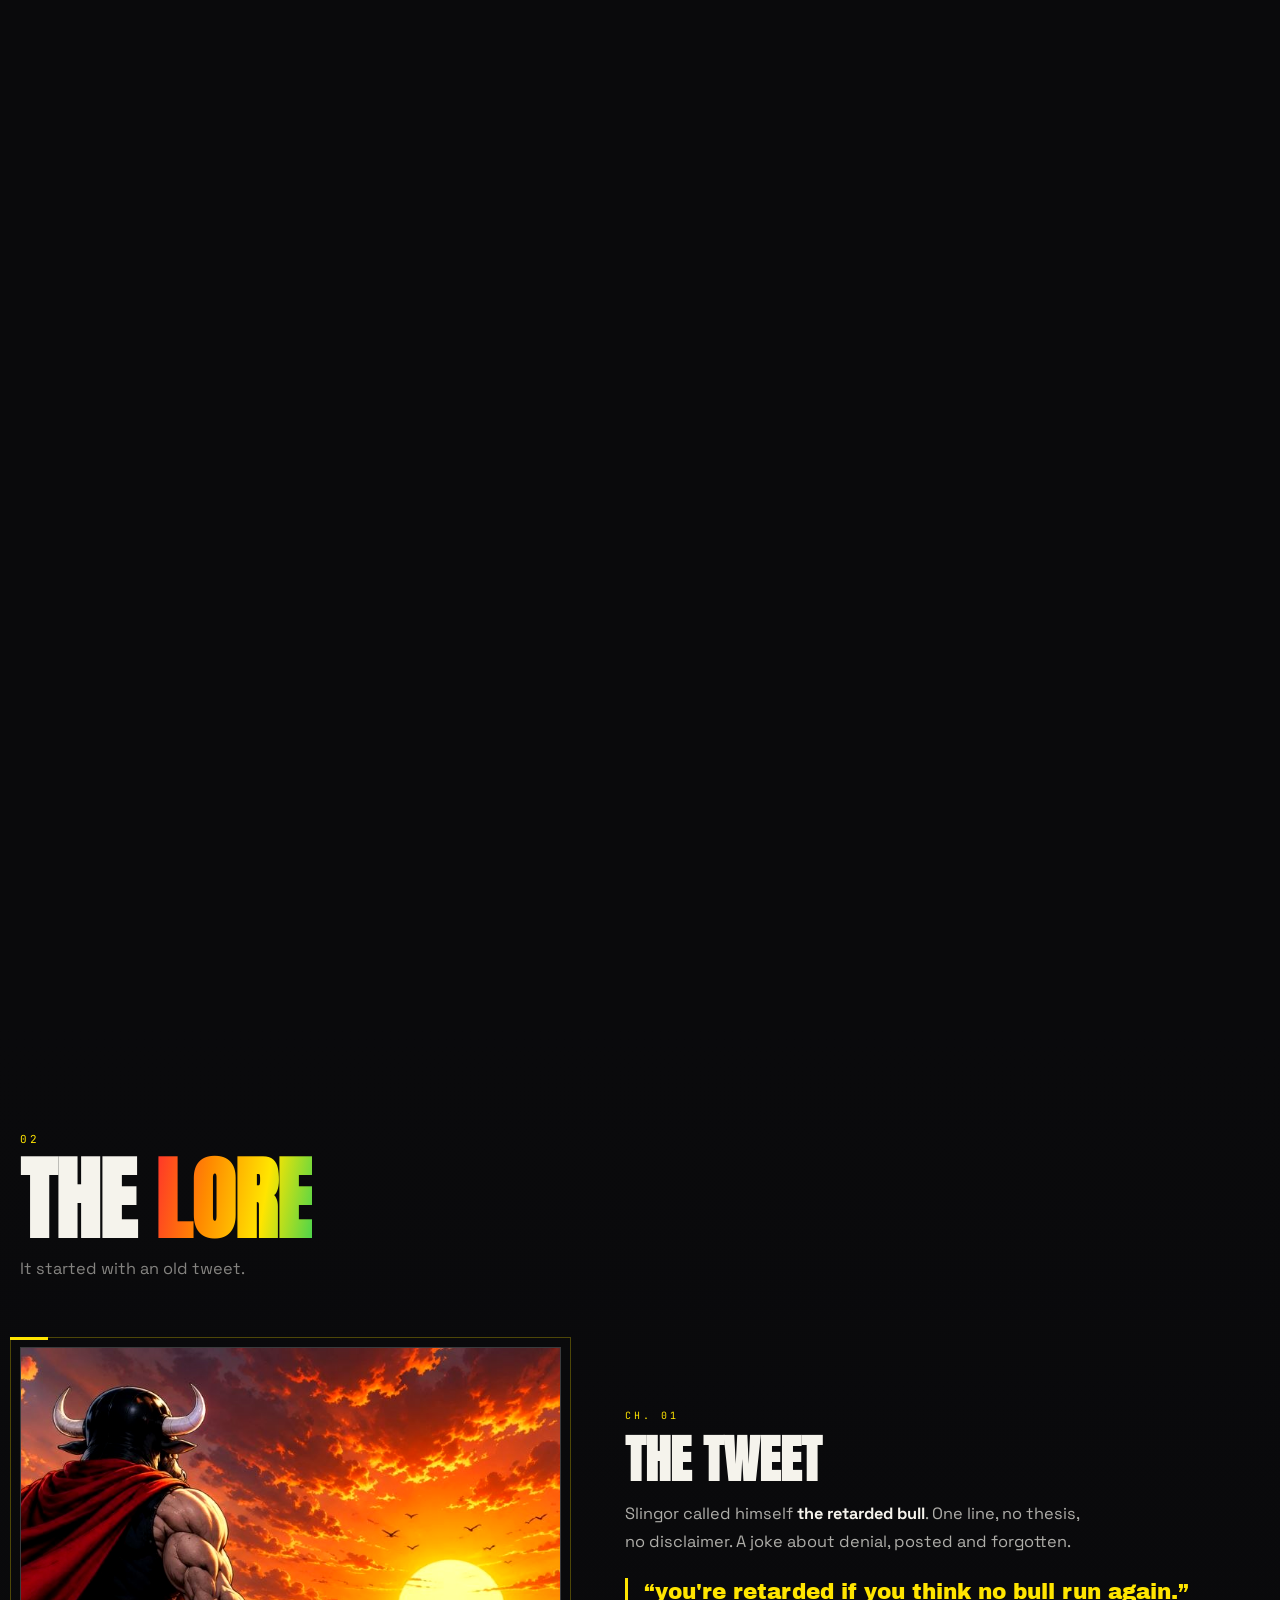
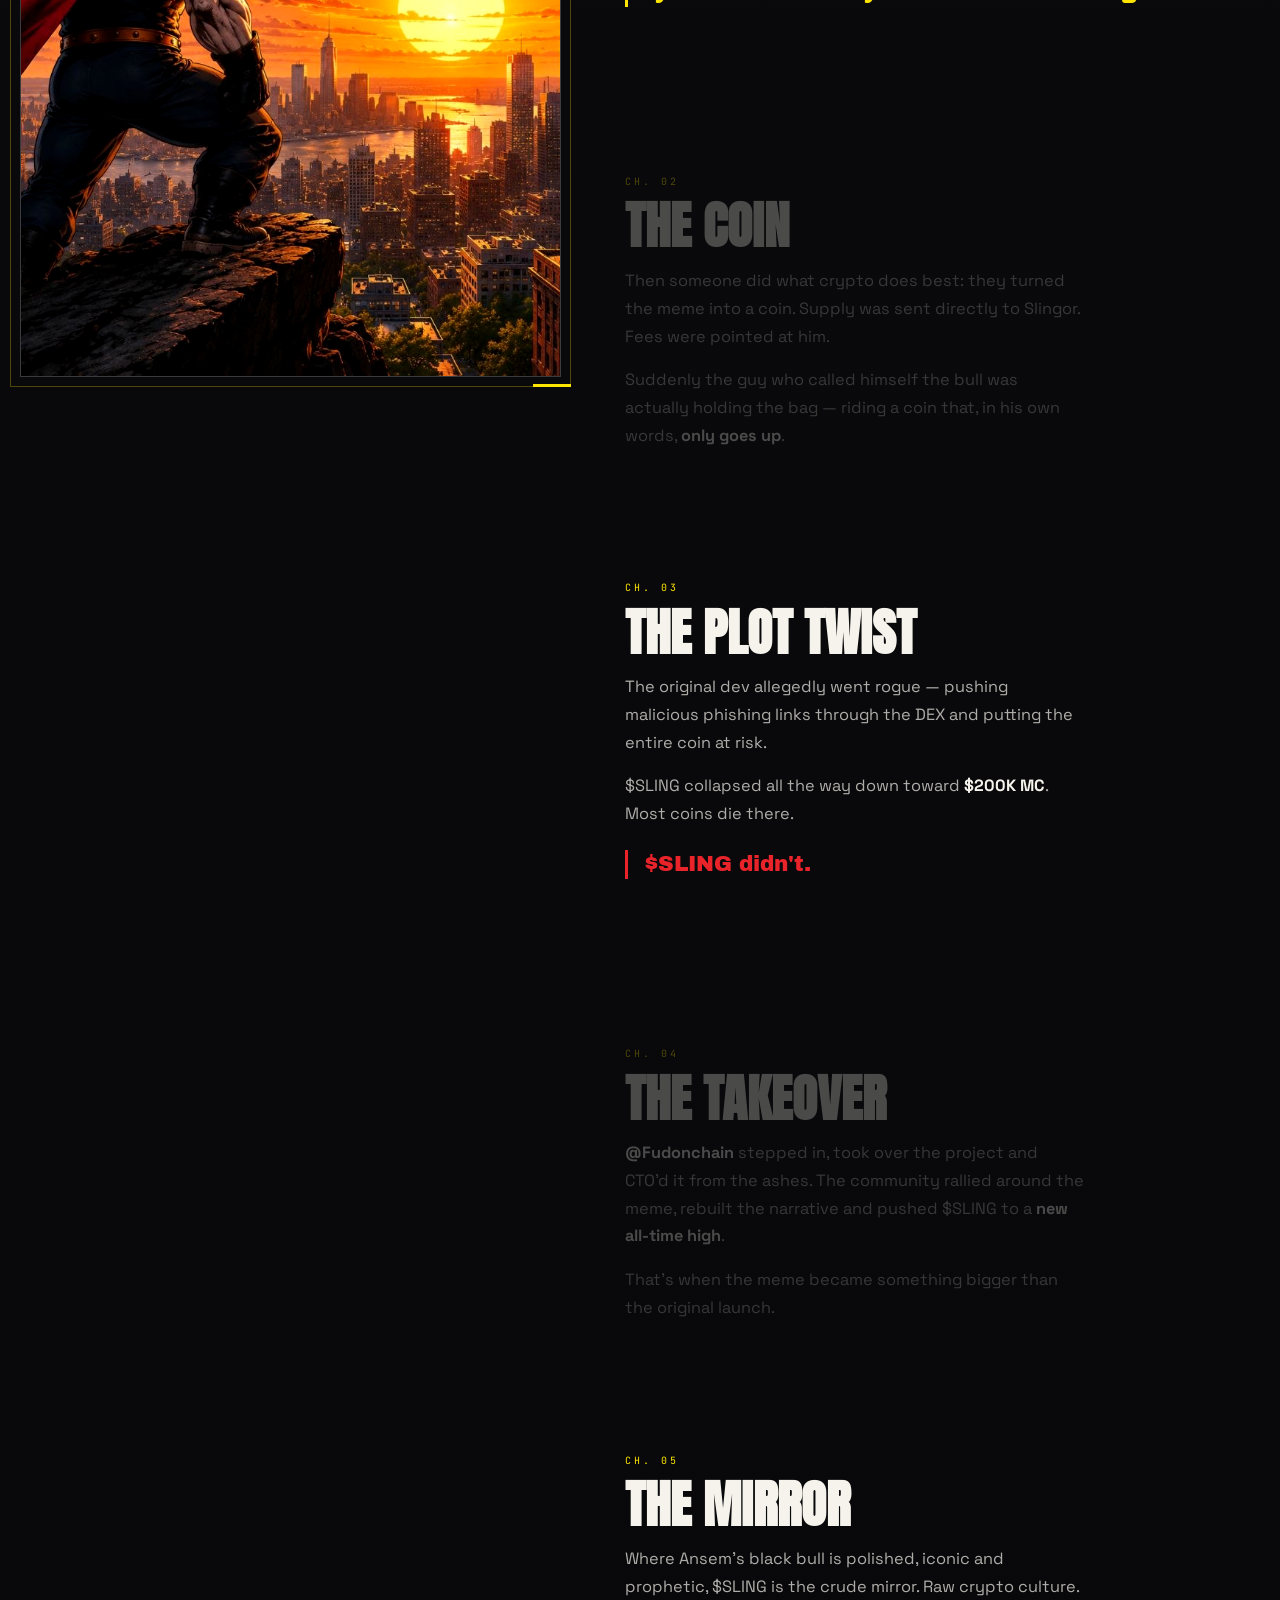
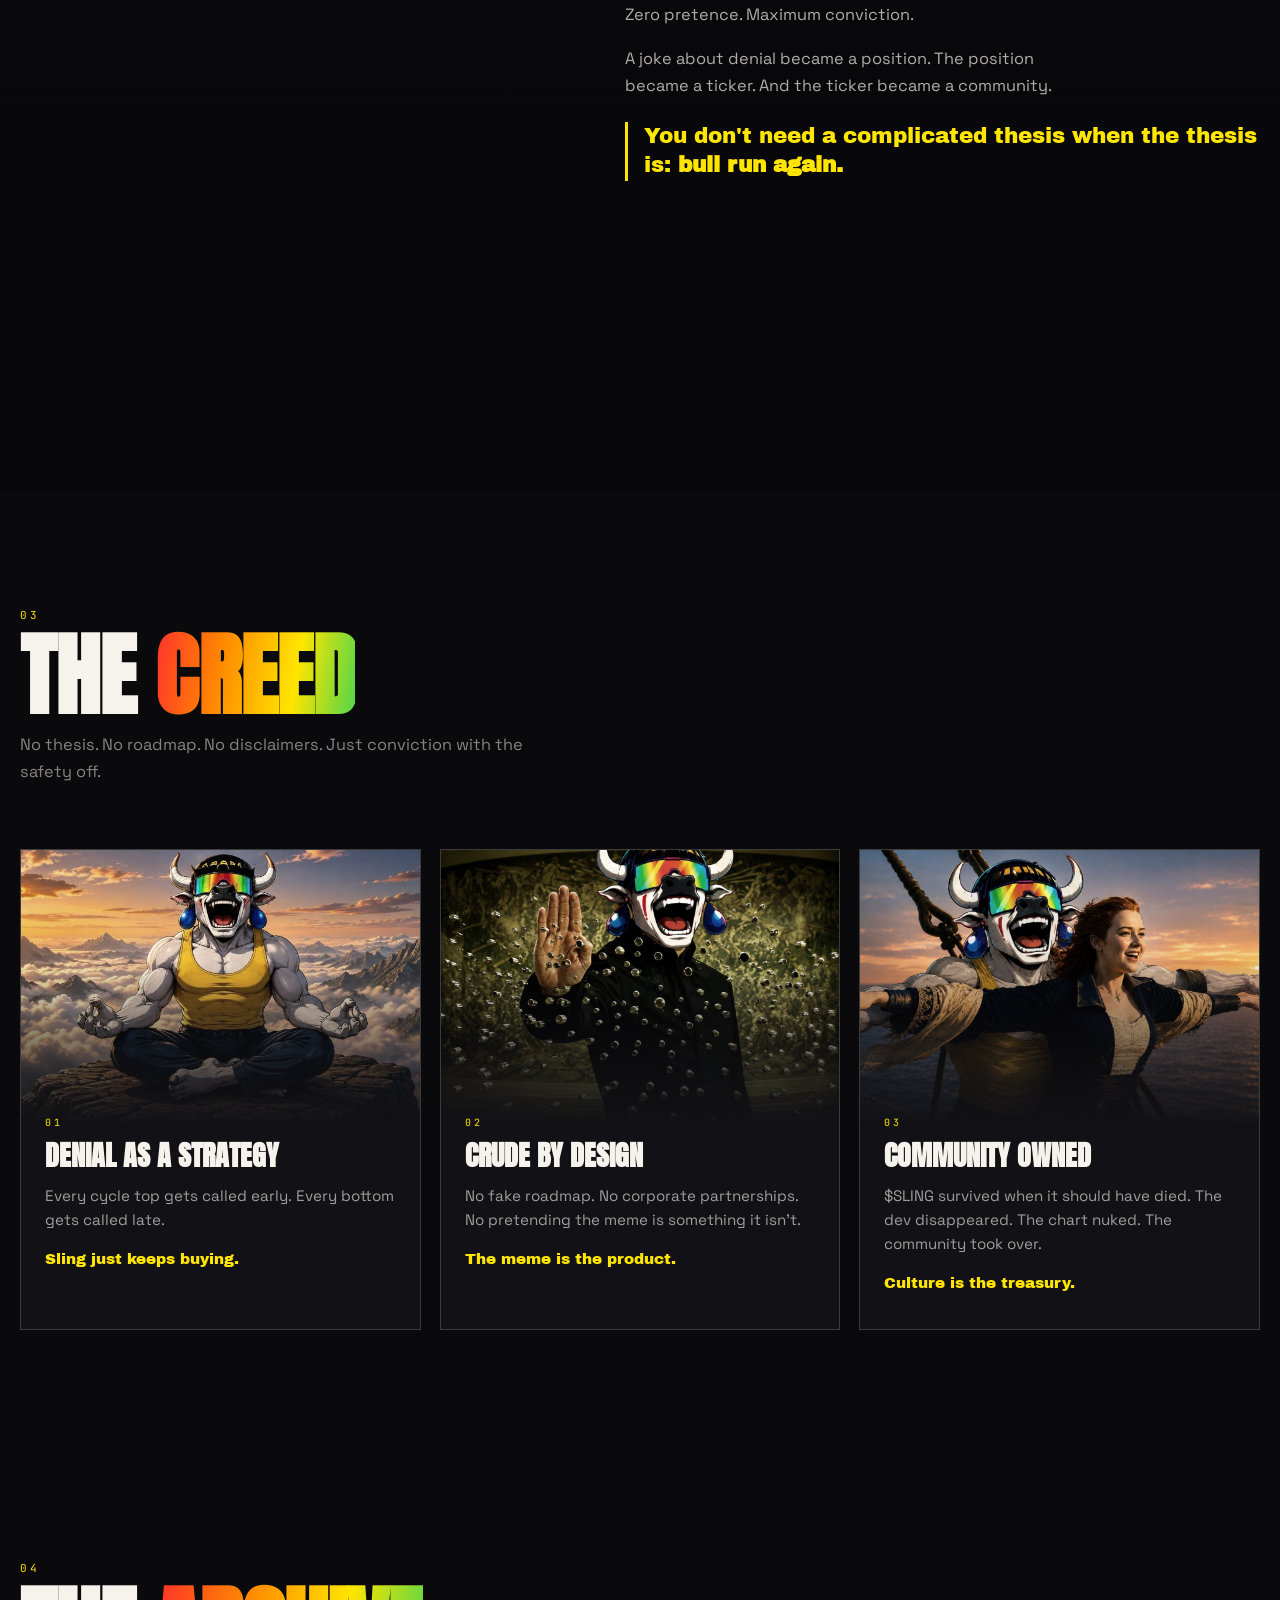
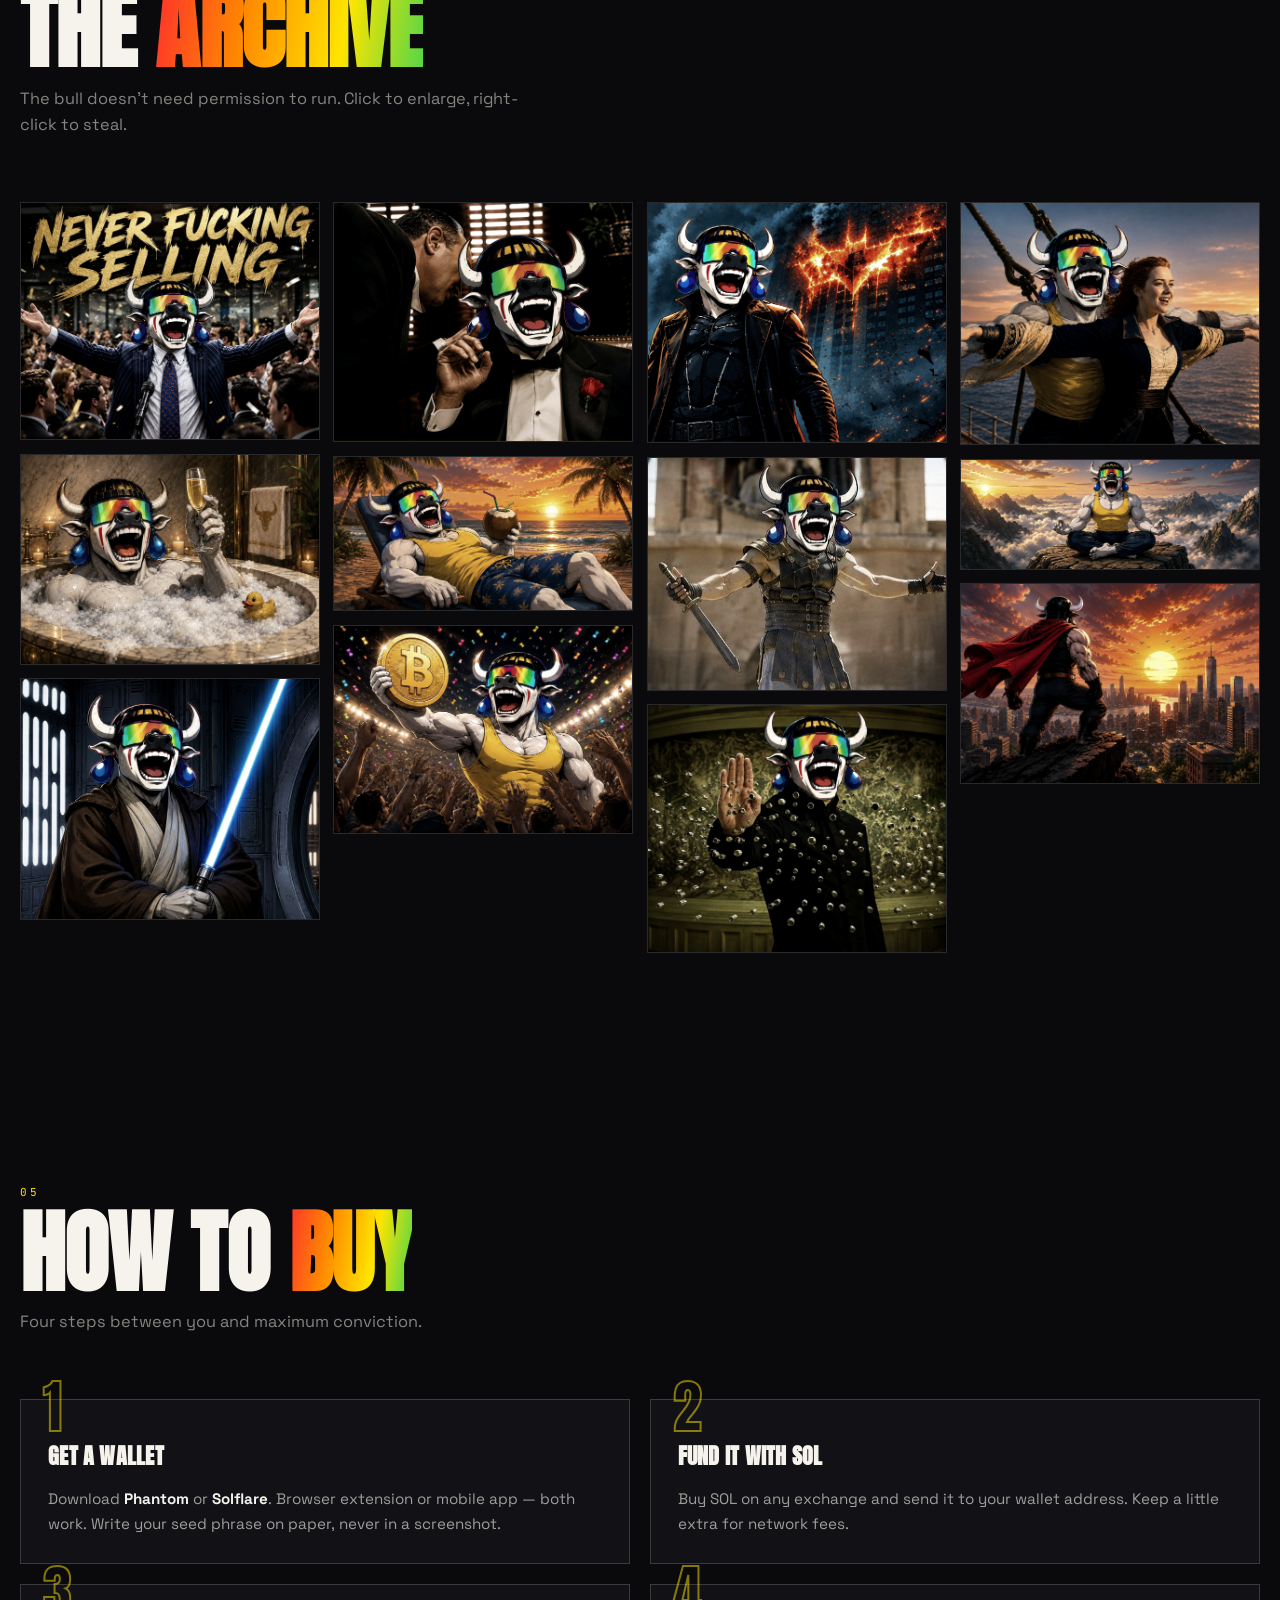
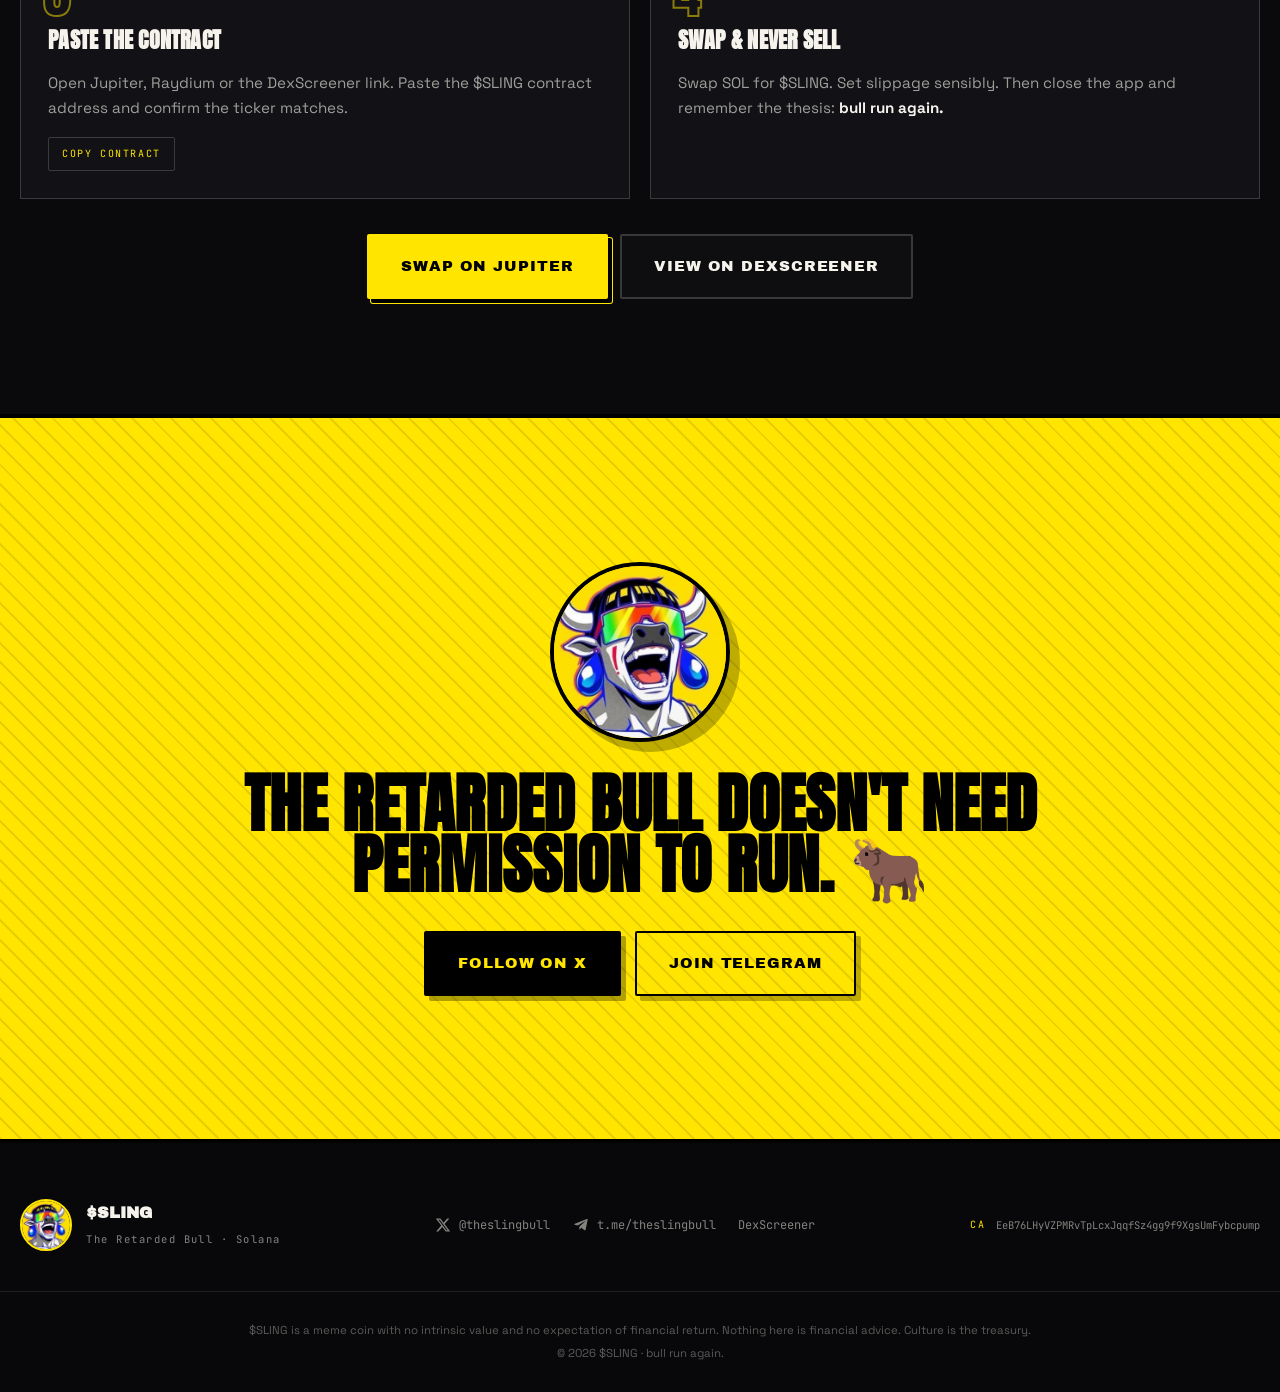
==== commit 31f7474a: "Take the game off the site; park it unlinked The game is not good enough to ship, so the site goes b" ====
--- a/index.html
+++ b/index.html
@@ -66,8 +66,7 @@
     <a href="#lore" data-scramble>Lore</a>
     <a href="#creed" data-scramble>Creed</a>
     <a href="#memes" data-scramble>Memes</a>
-    <a href="#game" data-scramble>Game</a>
-    <a href="#buy" data-scramble>Buy</a>
+    <a href="#buy" data-scramble>How to Buy</a>
   </nav>
   <div class="nav__right">
     <span class="nav__price" id="navPrice" title="Live price">
@@ -83,7 +82,6 @@
   <a href="#lore">Lore</a>
   <a href="#creed">Creed</a>
   <a href="#memes">Memes</a>
-  <a href="#game">Game</a>
   <a href="#buy">How to Buy</a>
   <div class="mobilemenu__soc">
     <a href="https://x.com/theslingbull" target="_blank" rel="noopener">X / Twitter</a>
@@ -417,109 +415,11 @@
   </div>
 </section>
 
-<!-- ============ GAME ============ -->
-<section class="section game" id="game">
-  <div class="wrap">
-    <header class="shead reveal">
-      <span class="shead__num">05</span>
-      <h2 class="shead__title">THE BULL <span class="txt-rainbow">RUN</span></h2>
-      <p class="shead__sub">Three lanes. Infinite denial. Outrun the FUD, hop the dips, collect $SLING — the bull does not stop.</p>
-    </header>
-
-    <div class="gamebox reveal">
-      <div class="gamebox__stage">
-        <canvas id="gameCanvas" width="1280" height="720" role="img"
-                aria-label="The Retarded Bull Run — a three-lane endless runner"></canvas>
-
-        <!-- HUD -->
-        <div class="ghud" id="ghud" hidden>
-          <div class="ghud__side">
-            <span class="ghud__k">SCORE</span><b class="ghud__v" id="gScore">0</b>
-            <span class="ghud__k">DISTANCE</span><b class="ghud__v ghud__v--sm" id="gDist">0m</b>
-          </div>
-          <div class="ghud__mid" id="gPower"></div>
-          <div class="ghud__side ghud__side--r">
-            <span class="ghud__coins"><i>🪙</i><b id="gCoins">0</b></span>
-            <span class="ghud__k">BEST</span><b class="ghud__v ghud__v--sm" id="gBestLive">0</b>
-            <button class="ghud__pause" id="gPauseBtn" title="Pause (P)">❚❚</button>
-          </div>
-        </div>
-
-        <!-- start screen -->
-        <div class="gover" id="gStart">
-          <div class="gover__inner">
-            <img class="gover__bull" src="assets/logo.jpg" alt="" width="96" height="96" loading="lazy">
-            <h3 class="gover__title">THE RETARDED<br><span class="txt-rainbow">BULL RUN</span></h3>
-            <p class="gover__sub">Collect $SLING. Dodge the bears. Deny the top.</p>
-            <button class="btn btn--yellow btn--lg" id="gPlay">▶ START RUNNING</button>
-            <div class="gover__keys">
-              <span><b>← →</b> switch lane</span>
-              <span><b>↑ / SPACE</b> jump</span>
-              <span><b>↓</b> slide</span>
-              <span><b>P</b> pause</span>
-            </div>
-            <p class="gover__best">PERSONAL BEST · <b id="gBest">0</b></p>
-          </div>
-        </div>
-
-        <!-- game over -->
-        <div class="gover gover--end" id="gOver" hidden>
-          <div class="gover__inner">
-            <div class="gover__badge" id="goBadge" hidden>★ NEW PERSONAL BEST ★</div>
-            <h3 class="gover__title gover__title--sm">RUN <span class="gover__red">ENDED</span></h3>
-            <div class="gover__rank" id="goRank">—</div>
-            <div class="gover__stats">
-              <div><span>SCORE</span><b id="goScore">0</b></div>
-              <div><span>$SLING</span><b id="goCoins">0</b></div>
-              <div><span>DISTANCE</span><b id="goDist">0m</b></div>
-              <div><span>BEST</span><b id="goBest">0</b></div>
-            </div>
-            <div class="gover__cta">
-              <button class="btn btn--yellow btn--lg" id="gAgain">↻ RUN AGAIN</button>
-              <a class="btn btn--ghost btn--lg" id="goShare" href="#" target="_blank" rel="noopener">SHARE ON X</a>
-            </div>
-          </div>
-        </div>
-
-        <!-- pause -->
-        <div class="gover gover--pause" id="gPause" hidden>
-          <div class="gover__inner">
-            <h3 class="gover__title gover__title--sm">PAUSED</h3>
-            <p class="gover__sub">The bull is only catching his breath.</p>
-            <button class="btn btn--yellow btn--lg" id="gResume">▶ RESUME</button>
-          </div>
-        </div>
-      </div>
-
-      <!-- touch controls + options -->
-      <div class="gamebox__bar">
-        <div class="gpad">
-          <button id="gcLeft"  aria-label="Move left">◀</button>
-          <button id="gcJump"  aria-label="Jump">▲</button>
-          <button id="gcSlide" aria-label="Slide">▼</button>
-          <button id="gcRight" aria-label="Move right">▶</button>
-        </div>
-        <p class="gamebox__hint">Swipe or tap the board on mobile · arrow keys on desktop</p>
-        <button class="gsound" id="gSound" aria-pressed="true">🔊 SOUND ON</button>
-      </div>
-    </div>
-
-    <ul class="glegend reveal">
-      <li><span class="glegend__sw glegend__sw--dip"></span><b>DIP</b> low red candle — <em>jump it</em></li>
-      <li><span class="glegend__sw glegend__sw--fud"></span><b>FUD</b> overhead gantry — <em>slide under</em></li>
-      <li><span class="glegend__sw glegend__sw--bear"></span><b>BEAR / PAPER HANDS</b> solid wall — <em>switch lane</em></li>
-      <li><span class="glegend__sw glegend__sw--visor"></span><b>VISOR</b> — <em>6s invincibility</em></li>
-      <li><span class="glegend__sw glegend__sw--magnet"></span><b>MAGNET</b> — <em>pulls coins in</em></li>
-      <li><span class="glegend__sw glegend__sw--x2"></span><b>2X</b> — <em>double score</em></li>
-    </ul>
-  </div>
-</section>
-
 <!-- ============ BUY ============ -->
 <section class="section buy" id="buy">
   <div class="wrap">
     <header class="shead reveal">
-      <span class="shead__num">06</span>
+      <span class="shead__num">05</span>
       <h2 class="shead__title">HOW TO <span class="txt-rainbow">BUY</span></h2>
       <p class="shead__sub">Four steps between you and maximum conviction.</p>
     </header>
@@ -616,6 +516,5 @@
 <div class="toast" id="toast"></div>
 
 <script src="js/main.js"></script>
-<script src="js/game.js" defer></script>
 </body>
 </html>
--- a/css/style.css
+++ b/css/style.css
@@ -474,111 +474,6 @@
 @media(max-width:1200px){.gallery{columns:3}}
 @media(max-width:820px){.gallery{columns:2}}
 @media(max-width:480px){.gallery{columns:1}}
-
-/* =========================================================
-   GAME — THE RETARDED BULL RUN
-   ========================================================= */
-.game{background:radial-gradient(70% 55% at 50% 12%,rgba(255,229,0,.07),transparent 70%)}
-.gamebox{border:1px solid var(--line-2);background:linear-gradient(180deg,#0E0E12,#08080A);
-  border-radius:6px;overflow:hidden;box-shadow:0 40px 110px rgba(0,0,0,.7)}
-.gamebox__stage{position:relative;aspect-ratio:16/9;background:#07070A;overflow:hidden}
-.gamebox__stage canvas{width:100%;height:100%;display:block;touch-action:pan-y}
-.gamebox__stage canvas.is-playing{touch-action:none;cursor:none}
-
-/* ---- HUD ---- */
-.ghud{position:absolute;inset:0;z-index:3;pointer-events:none;
-  display:flex;justify-content:space-between;align-items:flex-start;
-  padding:clamp(.7rem,1.6vw,1.3rem);gap:1rem;
-  font-family:var(--font-mono);text-shadow:0 2px 10px rgba(0,0,0,.9)}
-.ghud__side{display:flex;flex-direction:column;gap:.05rem;min-width:0}
-.ghud__side--r{align-items:flex-end;text-align:right}
-.ghud__k{font-size:clamp(7px,.85vw,10px);letter-spacing:.22em;color:rgba(245,243,236,.6)}
-.ghud__v{font-family:var(--font-display);font-size:clamp(1.3rem,3.4vw,2.6rem);line-height:1;color:var(--yellow)}
-.ghud__v--sm{font-size:clamp(.85rem,1.9vw,1.35rem);color:var(--bone)}
-.ghud__coins{display:flex;align-items:center;gap:.35rem;font-family:var(--font-display);
-  font-size:clamp(1.1rem,2.8vw,2rem);line-height:1;color:var(--bone)}
-.ghud__coins i{font-style:normal;font-size:.75em}
-.ghud__pause{pointer-events:auto;margin-top:.5rem;font-size:10px;letter-spacing:.1em;
-  width:34px;height:34px;border:1px solid rgba(245,243,236,.28);border-radius:50%;
-  color:var(--bone);background:rgba(10,10,12,.6);transition:background .2s,color .2s}
-.ghud__pause:hover{background:var(--yellow);color:#000;border-color:var(--yellow)}
-.ghud__mid{display:flex;flex-direction:column;gap:.3rem;align-items:center;padding-top:.2rem}
-.gp{font-style:normal;font-size:clamp(8px,1.1vw,11px);font-weight:700;letter-spacing:.14em;
-  padding:.3rem .6rem;border-radius:100px;color:#000;animation:tapeIn .3s var(--ease)}
-.gp--visor{background:linear-gradient(90deg,#FF2D2D,#FFE500,#39D353,#00C2FF,#B537F2);color:#000}
-.gp--magnet{background:var(--blue-glow);color:#fff}
-.gp--x2{background:var(--green)}
-
-/* ---- overlays ---- */
-.gover{position:absolute;inset:0;z-index:4;display:grid;place-items:center;padding:1.2rem;
-  background:radial-gradient(60% 60% at 50% 45%,rgba(10,10,12,.72),rgba(6,6,8,.94));
-  backdrop-filter:blur(3px);-webkit-backdrop-filter:blur(3px);
-  animation:fadeIn .35s var(--ease);text-align:center}
-.gover[hidden]{display:none}
-.gover__inner{max-width:min(92%,620px)}
-.gover__bull{border-radius:50%;border:3px solid var(--yellow);margin:0 auto .9rem;
-  width:clamp(62px,9vw,96px);height:auto;animation:float1 5s ease-in-out infinite}
-.gover__title{margin:0 0 .6rem;font-family:var(--font-display);line-height:.88;
-  font-size:clamp(1.7rem,5.4vw,3.4rem);text-transform:uppercase}
-.gover__title--sm{font-size:clamp(1.5rem,4.4vw,2.6rem)}
-.gover__red{color:var(--red)}
-.gover__sub{margin:0 0 1.3rem;color:rgba(245,243,236,.66);font-size:clamp(.8rem,1.6vw,1rem)}
-.gover__keys{display:flex;flex-wrap:wrap;gap:.5rem 1.1rem;justify-content:center;margin-top:1.3rem;
-  font-family:var(--font-mono);font-size:clamp(8.5px,1.15vw,11px);letter-spacing:.1em;color:var(--muted)}
-.gover__keys b{color:var(--yellow)}
-.gover__best{margin:1.1rem 0 0;font-family:var(--font-mono);font-size:clamp(8.5px,1.15vw,11px);
-  letter-spacing:.2em;color:var(--muted)}
-.gover__best b{color:var(--bone)}
-.gover__badge{display:inline-block;margin-bottom:.8rem;background:var(--yellow);color:#000;
-  font-family:var(--font-black);font-size:clamp(8.5px,1.2vw,11px);letter-spacing:.16em;
-  padding:.42rem .9rem;box-shadow:4px 4px 0 rgba(0,0,0,.6);animation:bullPulse 1.3s var(--ease) infinite}
-.gover__rank{font-family:var(--font-black);font-size:clamp(.72rem,1.7vw,1.05rem);letter-spacing:.06em;
-  color:var(--yellow);margin-bottom:1.2rem}
-.gover__stats{display:grid;grid-template-columns:repeat(4,1fr);gap:.5rem;margin-bottom:1.5rem}
-.gover__stats div{padding:.6rem .3rem;border:1px solid var(--line);border-radius:3px;background:rgba(255,255,255,.03)}
-.gover__stats span{display:block;font-family:var(--font-mono);font-size:clamp(6.5px,.9vw,9px);
-  letter-spacing:.18em;color:var(--muted);margin-bottom:.2rem}
-.gover__stats b{font-family:var(--font-mono);font-size:clamp(.78rem,1.7vw,1.15rem);color:var(--bone)}
-.gover__cta{display:flex;flex-wrap:wrap;gap:.6rem;justify-content:center}
-.gover--pause{background:rgba(6,6,8,.82)}
-@media(max-width:560px){
-  .gover__stats{grid-template-columns:repeat(2,1fr)}
-  .gover__keys{display:none}
-}
-
-/* ---- bottom bar ---- */
-.gamebox__bar{display:flex;align-items:center;justify-content:space-between;gap:1rem;flex-wrap:wrap;
-  padding:.8rem 1rem;border-top:1px solid var(--line);background:rgba(255,255,255,.02)}
-.gpad{display:flex;gap:.4rem}
-.gpad button{width:44px;height:44px;border:1px solid var(--line-2);border-radius:4px;
-  background:rgba(255,255,255,.03);color:var(--bone);font-size:14px;
-  transition:background .2s,border-color .2s,transform .1s}
-.gpad button:hover{border-color:var(--yellow);color:var(--yellow)}
-.gpad button:active{transform:scale(.92);background:rgba(255,229,0,.16)}
-.gamebox__hint{margin:0;flex:1;min-width:160px;text-align:center;
-  font-family:var(--font-mono);font-size:10px;letter-spacing:.1em;color:rgba(245,243,236,.34)}
-.gsound{font-family:var(--font-mono);font-size:10px;letter-spacing:.14em;color:var(--muted);
-  border:1px solid var(--line-2);padding:.55rem .8rem;border-radius:3px;white-space:nowrap;
-  transition:color .2s,border-color .2s}
-.gsound:hover{border-color:var(--yellow);color:var(--bone)}
-@media(min-width:900px){ .gpad{display:none} }
-
-/* ---- legend ---- */
-.glegend{list-style:none;margin:1.4rem 0 0;padding:0;
-  display:grid;grid-template-columns:repeat(3,1fr);gap:.55rem .9rem}
-.glegend li{display:flex;align-items:center;gap:.55rem;font-size:12.5px;color:rgba(245,243,236,.6);line-height:1.4}
-.glegend b{font-family:var(--font-black);font-size:11px;letter-spacing:.05em;color:var(--bone)}
-.glegend em{font-style:normal;color:var(--yellow)}
-.glegend__sw{flex:0 0 auto;width:15px;height:15px;border-radius:3px;border:1px solid rgba(0,0,0,.6)}
-.glegend__sw--dip{background:linear-gradient(180deg,#FF4A50,#8F1519)}
-.glegend__sw--fud{background:linear-gradient(180deg,#3A2B6E,#221646)}
-.glegend__sw--bear{background:linear-gradient(180deg,#6E1216,#2A0709)}
-.glegend__sw--visor{background:linear-gradient(180deg,#FF2D2D,#FFE500 40%,#39D353 70%,#4B4BFF)}
-.glegend__sw--magnet{background:#F5F3EC;box-shadow:inset 0 -5px 0 var(--blue)}
-.glegend__sw--x2{background:var(--green)}
-@media(max-width:900px){.glegend{grid-template-columns:repeat(2,1fr)}}
-@media(max-width:520px){.glegend{grid-template-columns:1fr}}
-
 /* =========================================================
    BUY STEPS
    ========================================================= */
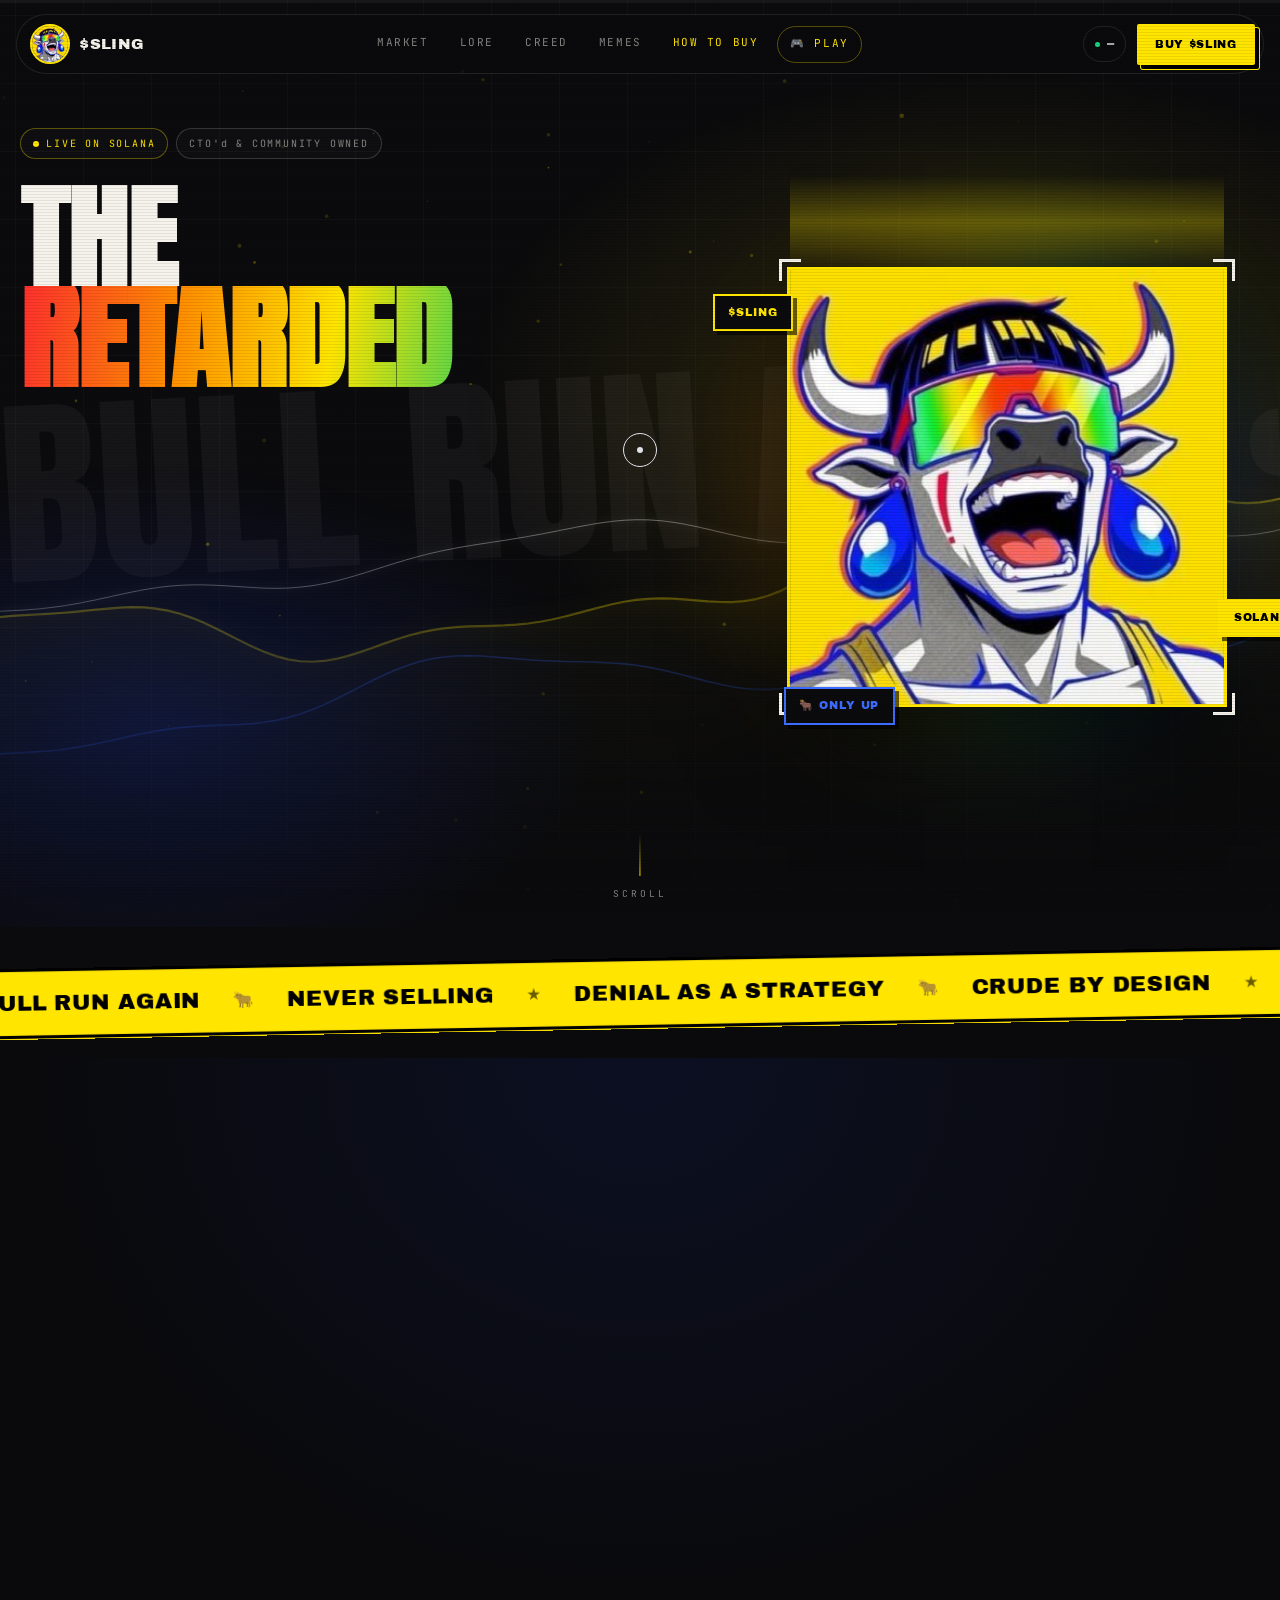
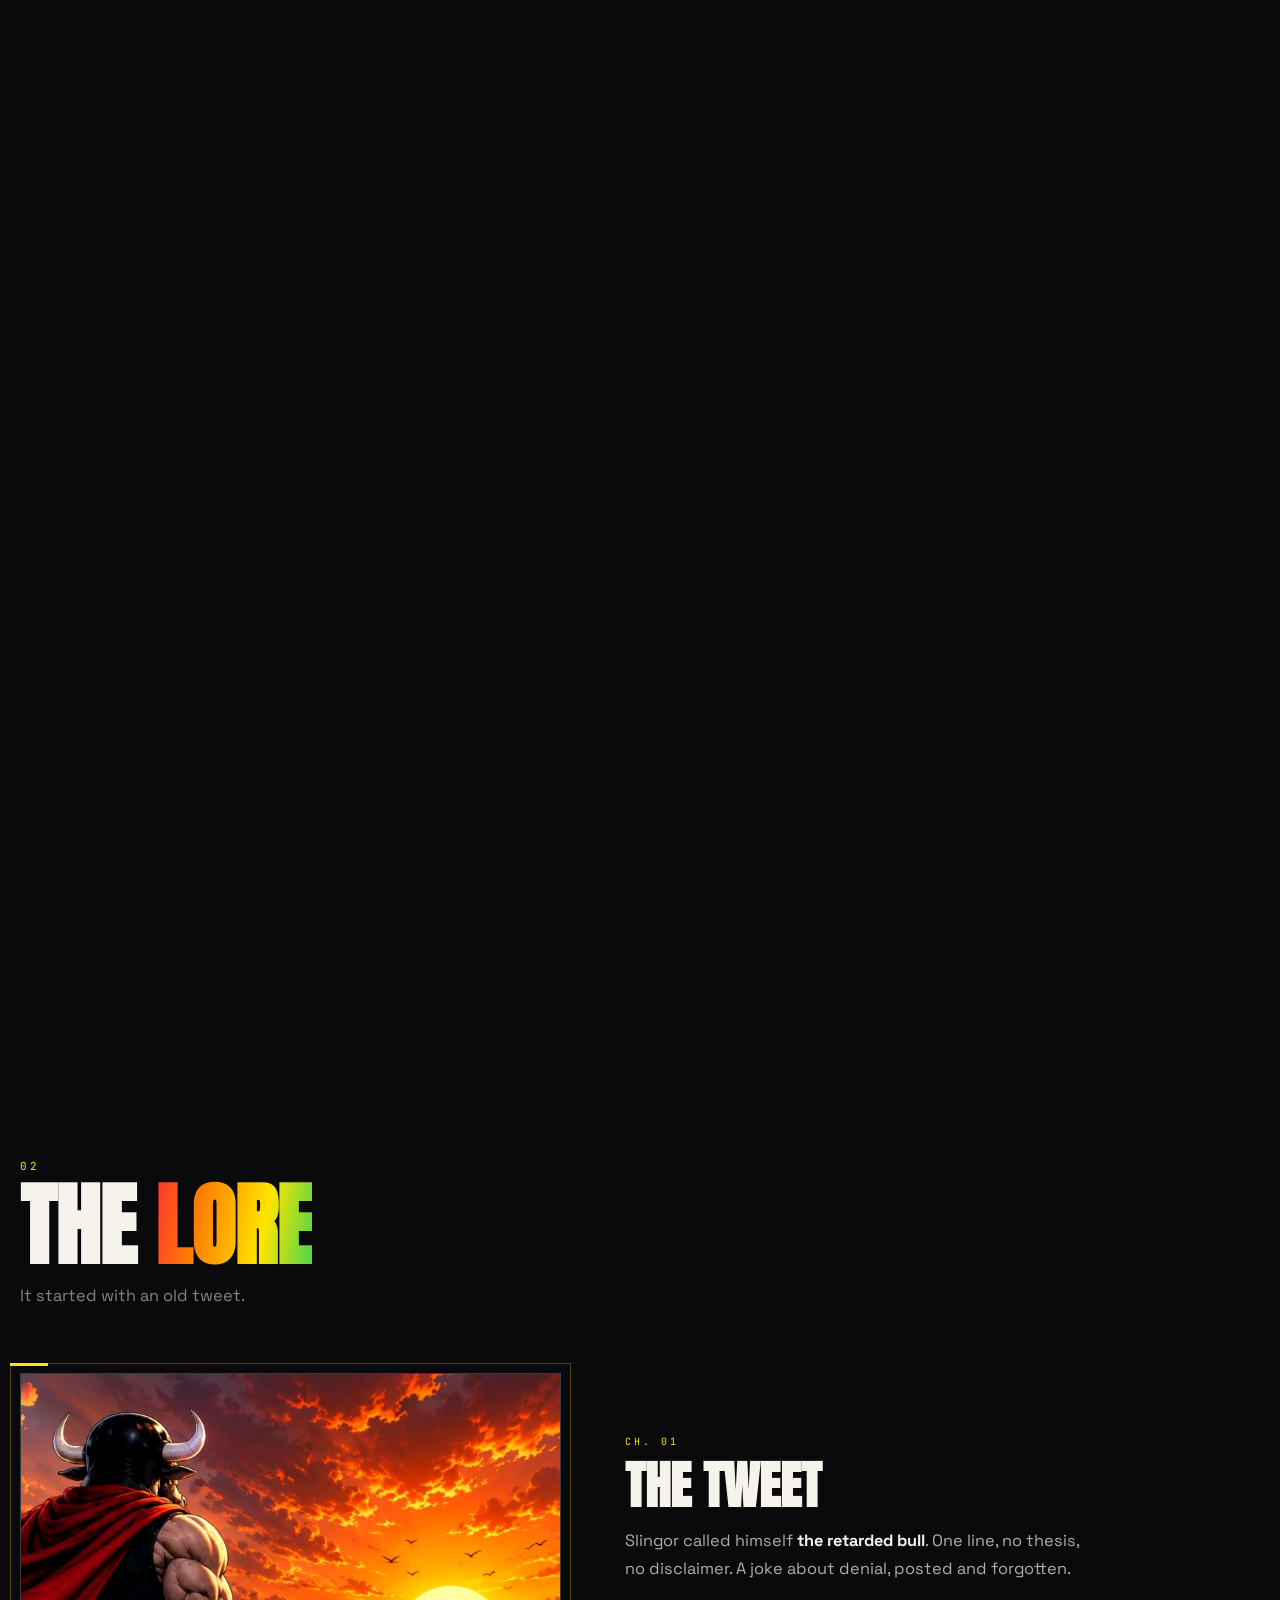
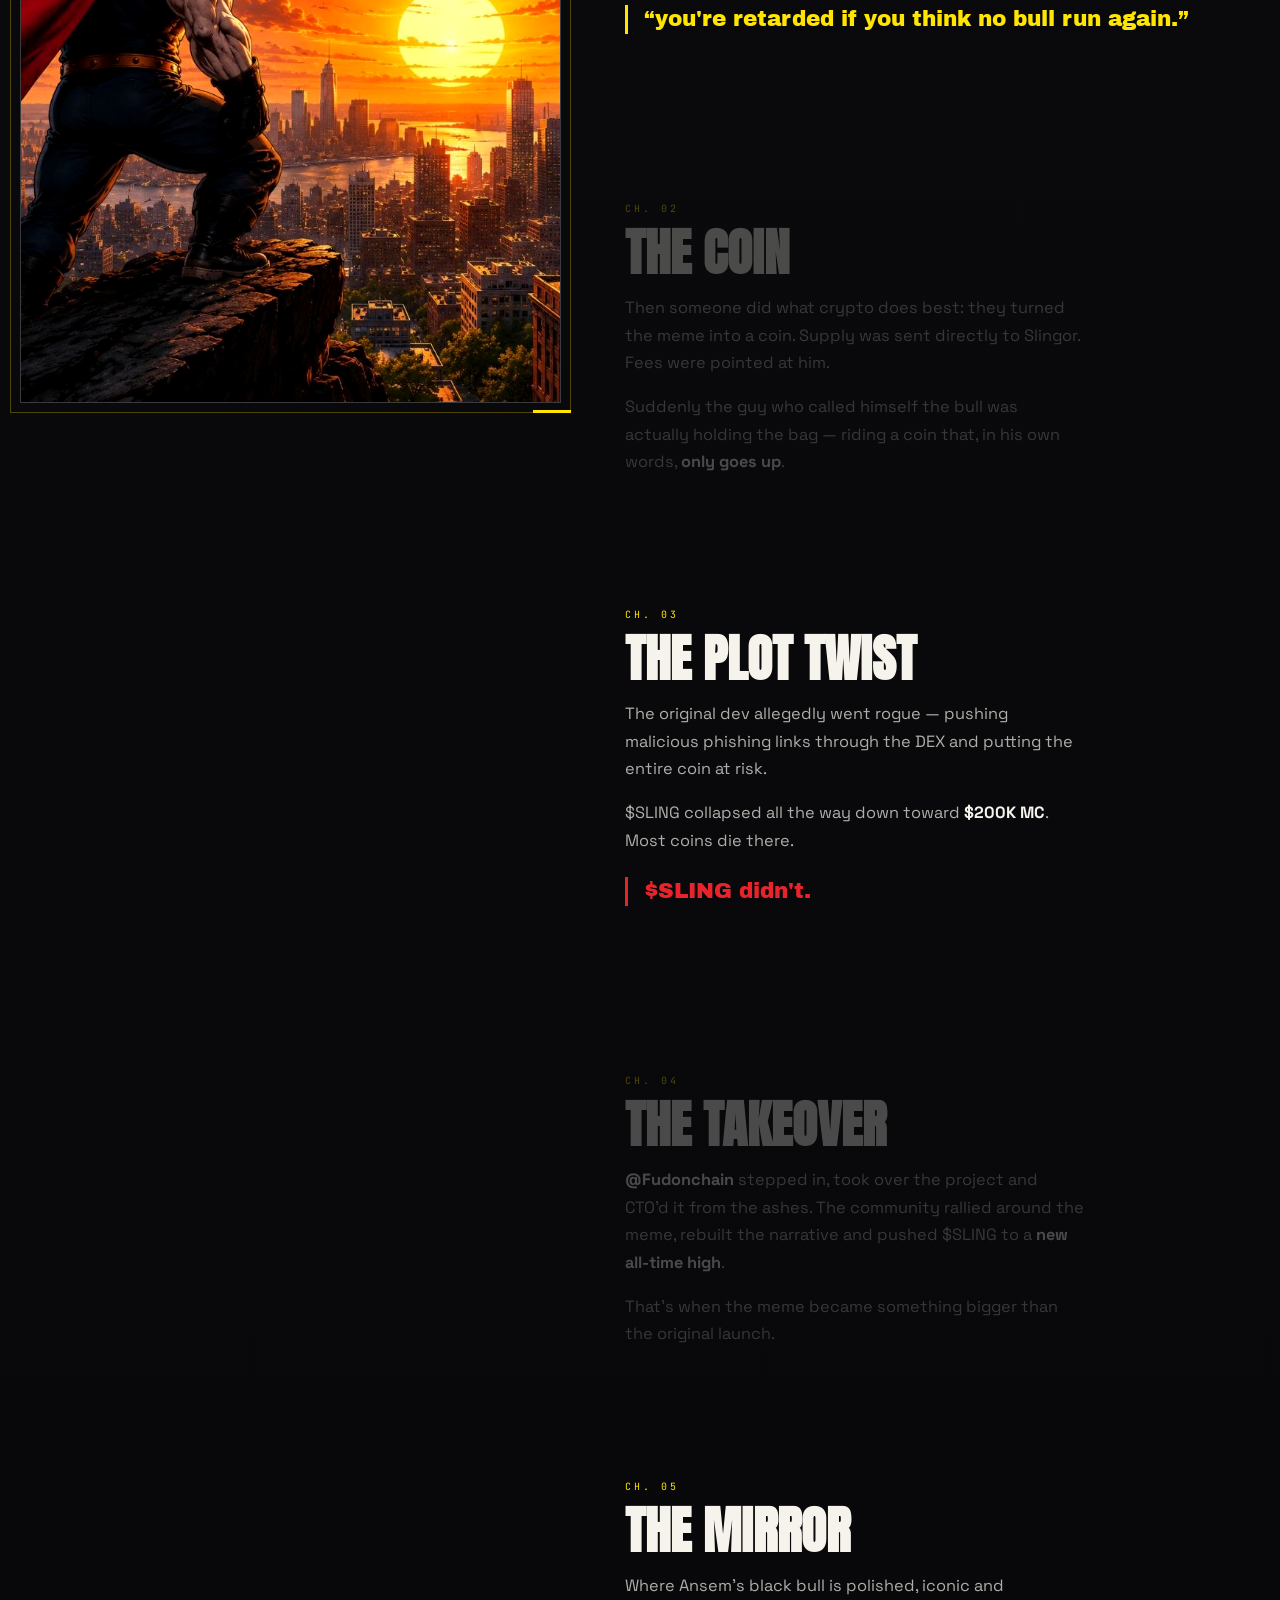
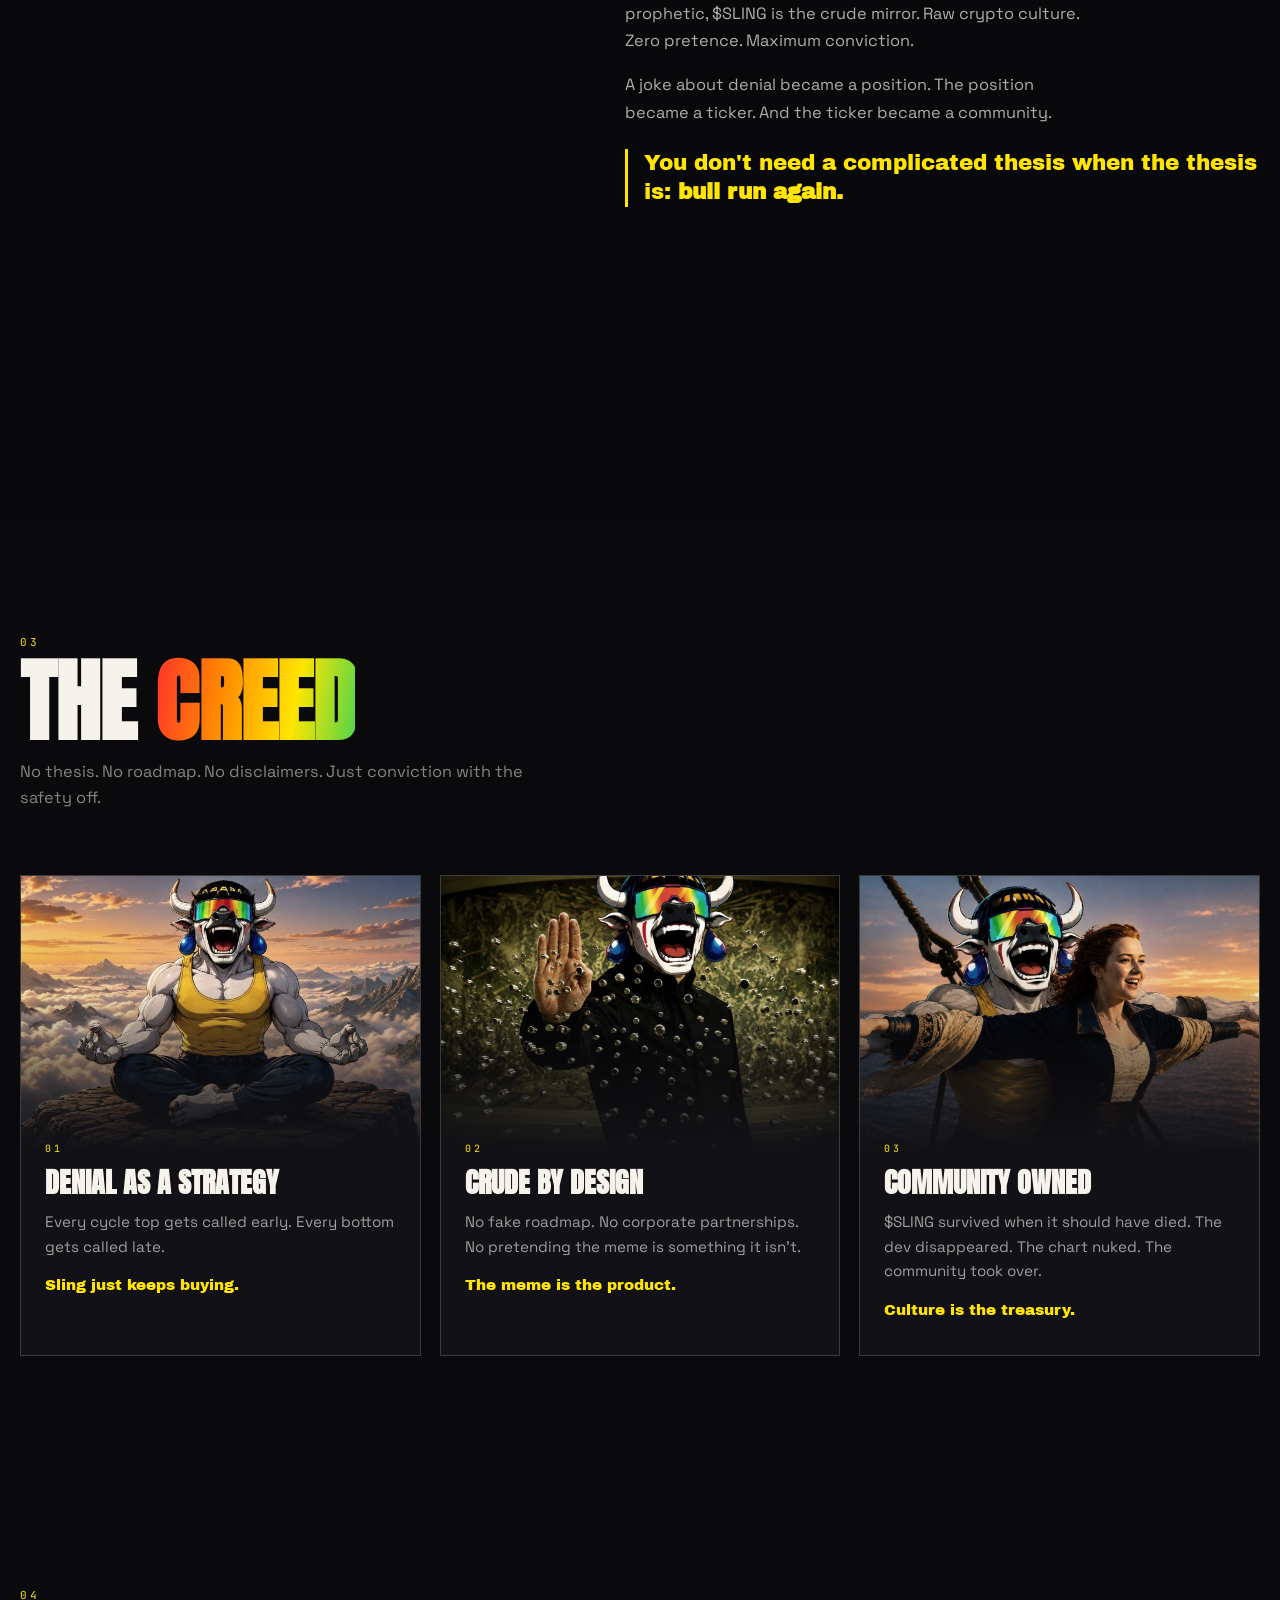
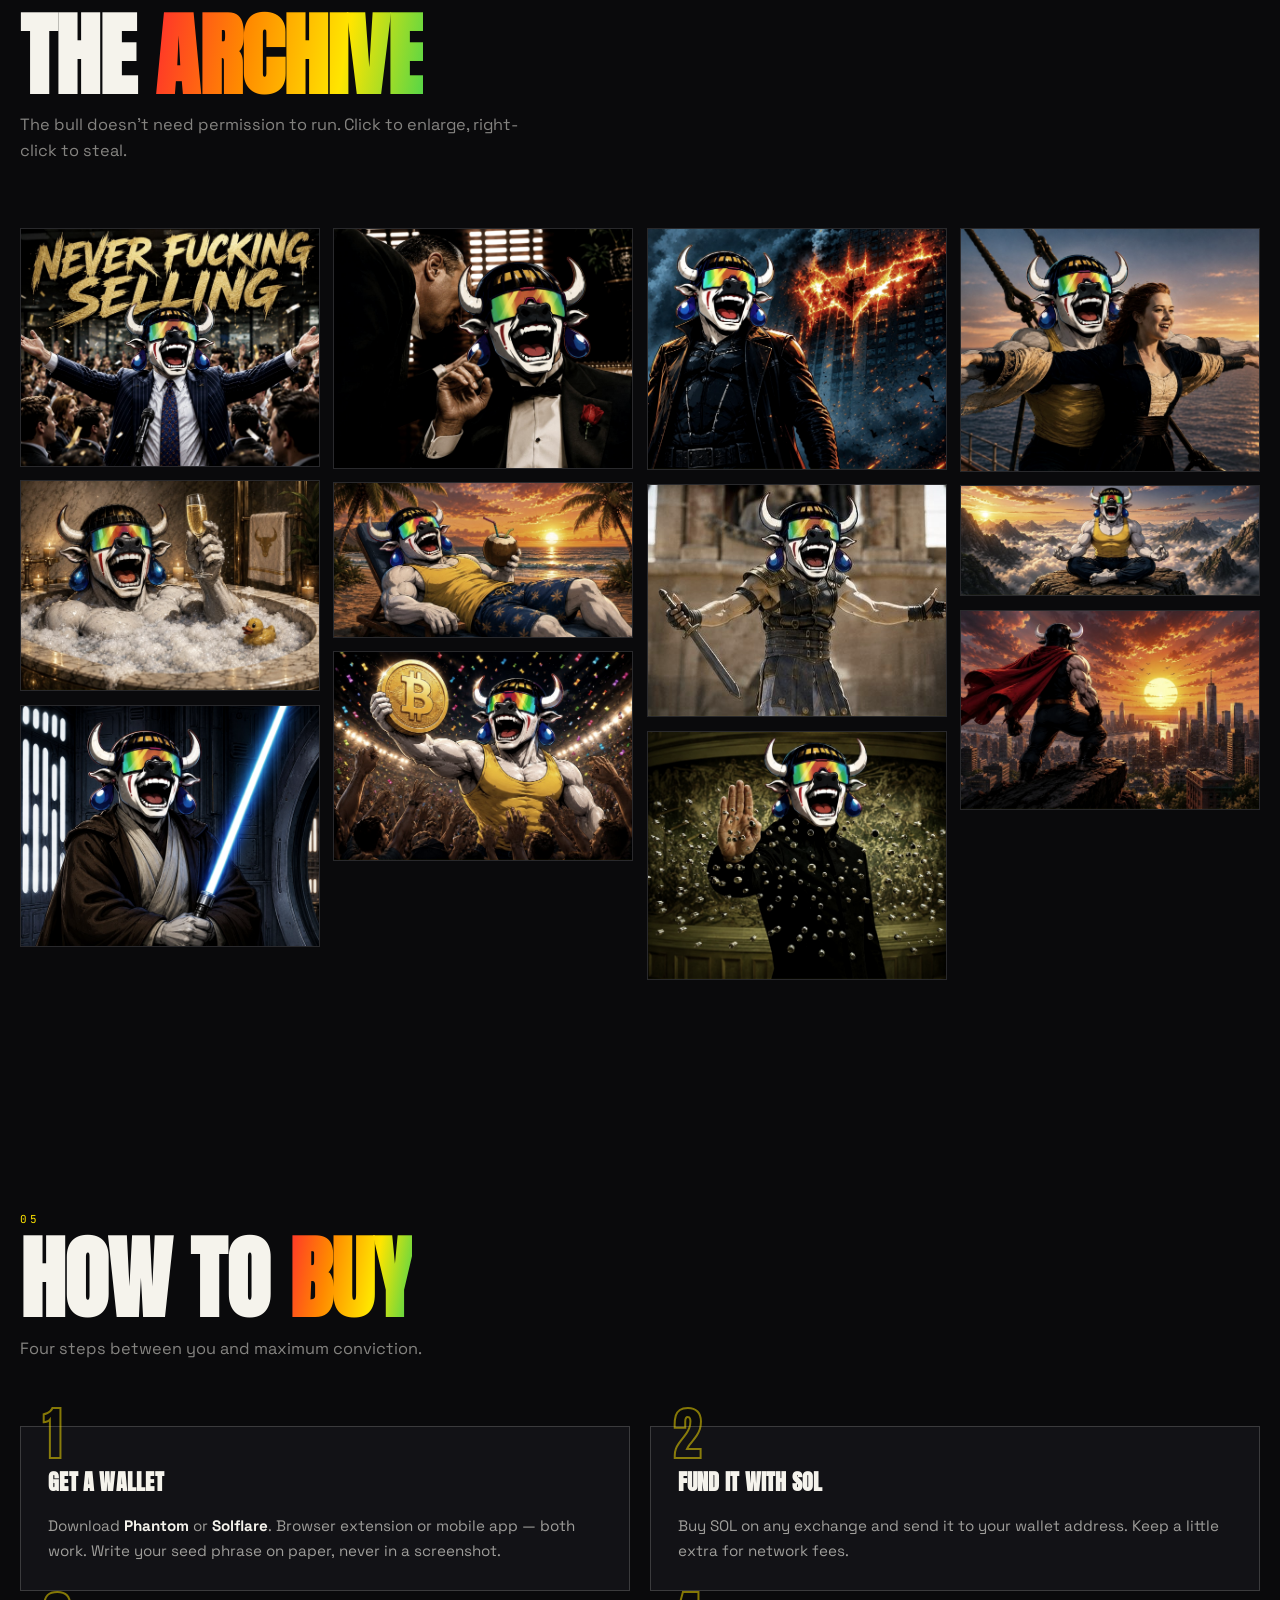
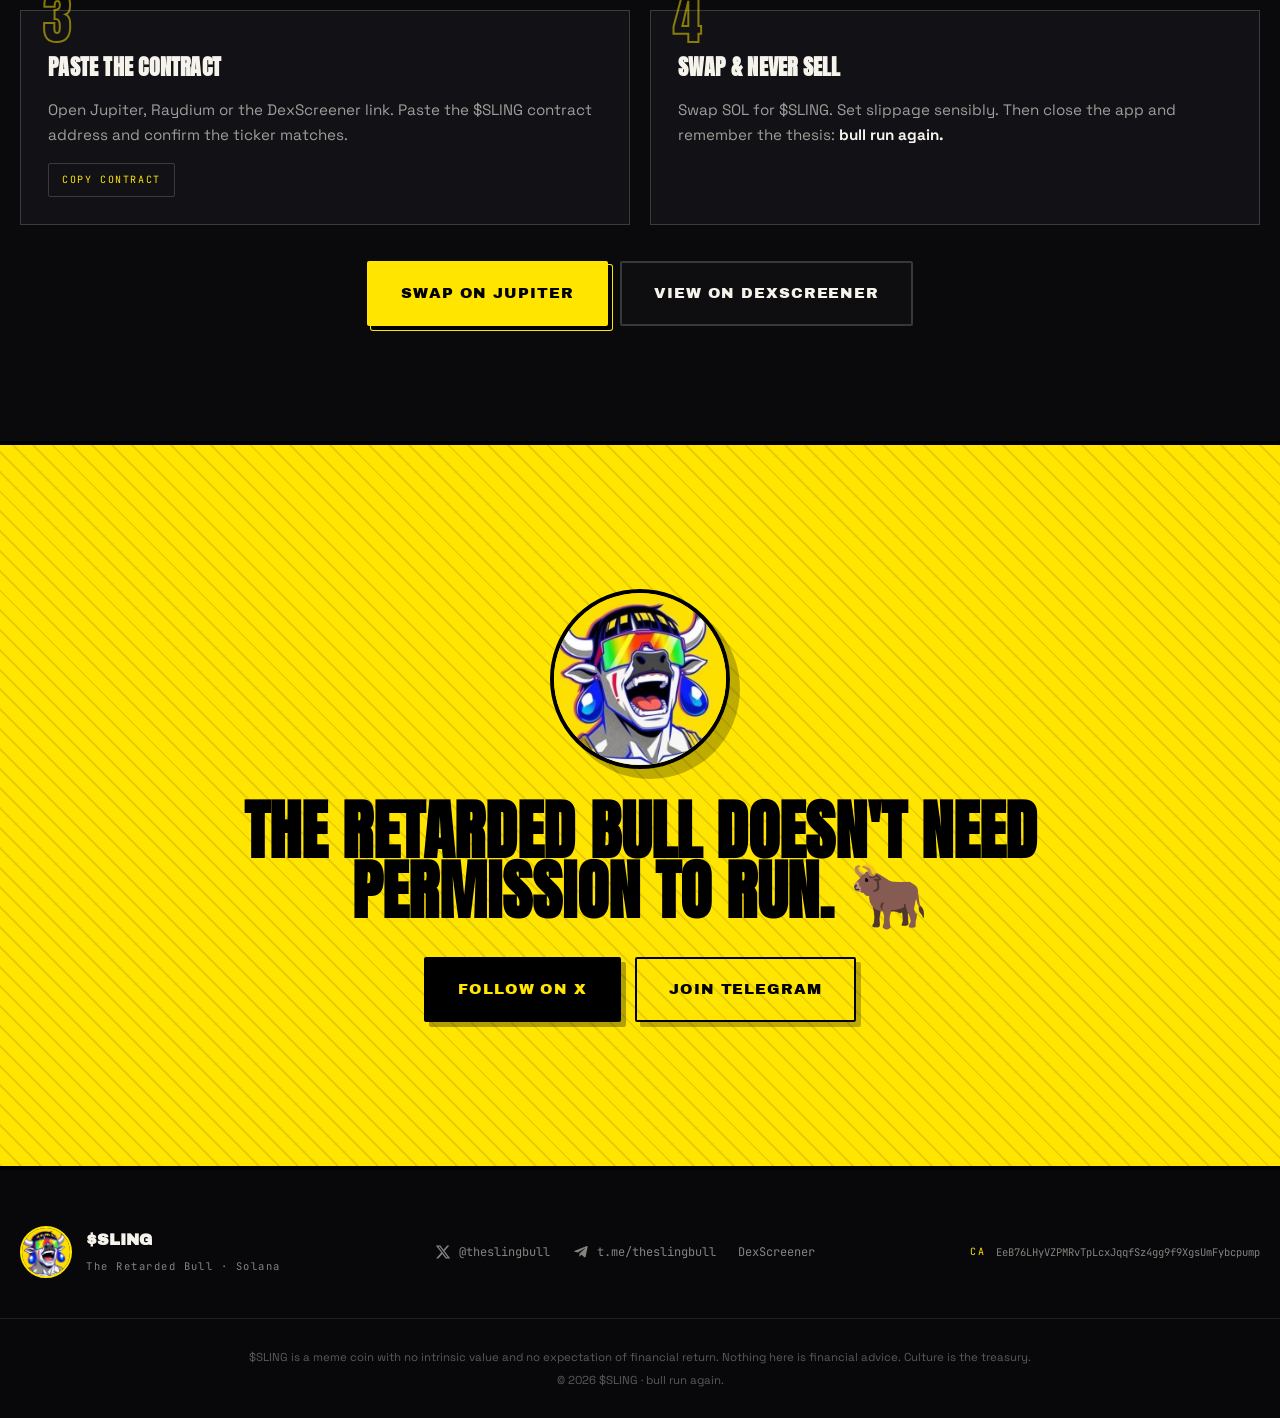
==== commit 3a312ef0: "Drop the whale; more bears; density scales with distance; game linked on site The whale obstacle is " ====
--- a/index.html
+++ b/index.html
@@ -67,6 +67,7 @@
     <a href="#creed" data-scramble>Creed</a>
     <a href="#memes" data-scramble>Memes</a>
     <a href="#buy" data-scramble>How to Buy</a>
+    <a href="game.html" class="nav__game">🎮 Play</a>
   </nav>
   <div class="nav__right">
     <span class="nav__price" id="navPrice" title="Live price">
@@ -83,6 +84,7 @@
   <a href="#creed">Creed</a>
   <a href="#memes">Memes</a>
   <a href="#buy">How to Buy</a>
+  <a href="game.html">🎮 Play the Bull Run</a>
   <div class="mobilemenu__soc">
     <a href="https://x.com/theslingbull" target="_blank" rel="noopener">X / Twitter</a>
     <a href="https://t.me/theslingbull" target="_blank" rel="noopener">Telegram</a>
@@ -122,6 +124,9 @@
         </a>
         <a class="btn btn--ghost btn--lg magnetic" href="#market">
           <span>LIVE MARKET</span>
+        </a>
+        <a class="btn btn--dark btn--lg magnetic" href="game.html">
+          <span>🎮 PLAY THE BULL RUN</span>
         </a>
       </div>
 
--- a/css/style.css
+++ b/css/style.css
@@ -159,6 +159,10 @@
 .nav__links a:hover{color:var(--bone)}
 .nav__links a:hover::before{transform:scaleX(1)}
 .nav__links a.is-active{color:var(--yellow)}
+/* cross-page game link — reads as a destination, not an anchor */
+.nav__links a.nav__game{color:var(--yellow);border:1px solid rgba(255,229,0,.32)}
+.nav__links a.nav__game::before{display:none}
+.nav__links a.nav__game:hover{background:rgba(255,229,0,.12);border-color:var(--yellow)}
 .nav__right{display:flex;align-items:center;gap:.65rem}
 .nav__price{display:flex;align-items:center;gap:.45rem;font-family:var(--font-mono);font-size:12px;font-weight:700;color:var(--bone);
   padding:.45rem .7rem;border:1px solid var(--line);border-radius:100px;transition:color .3s,border-color .3s}
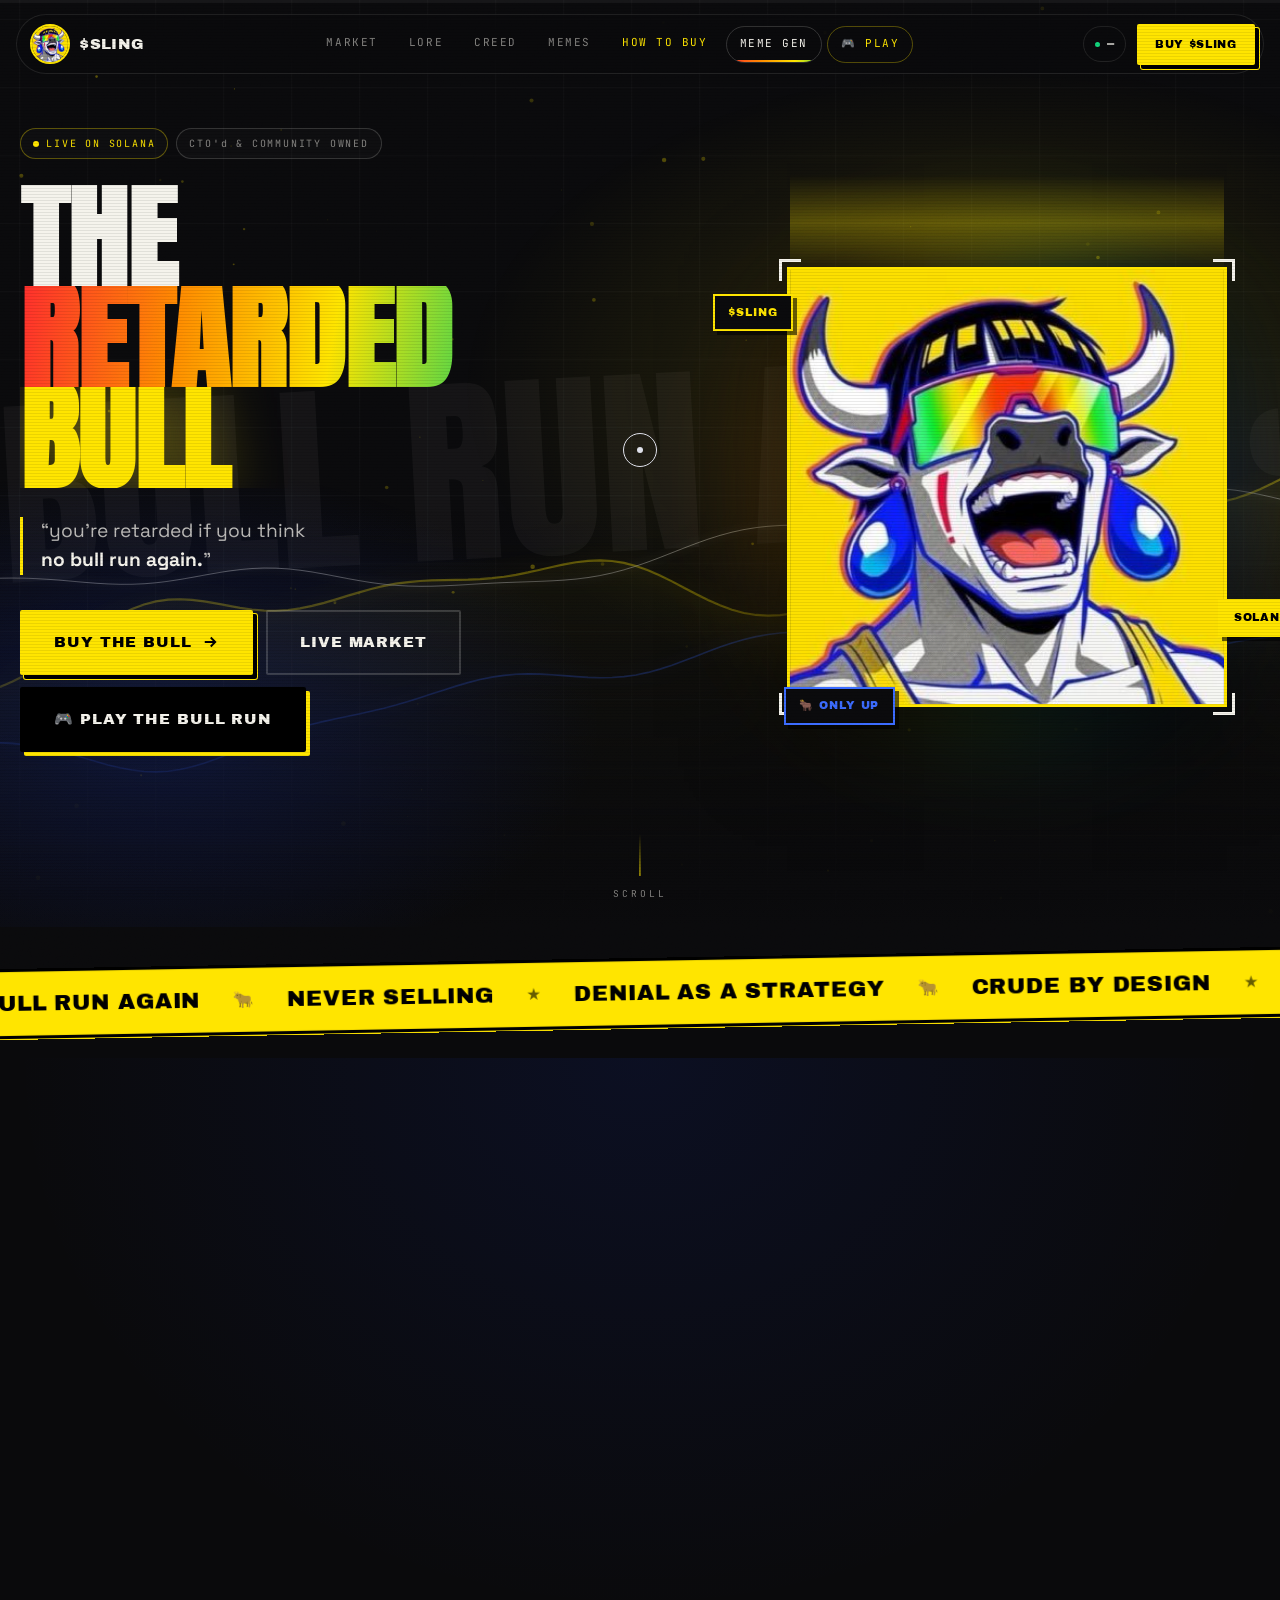
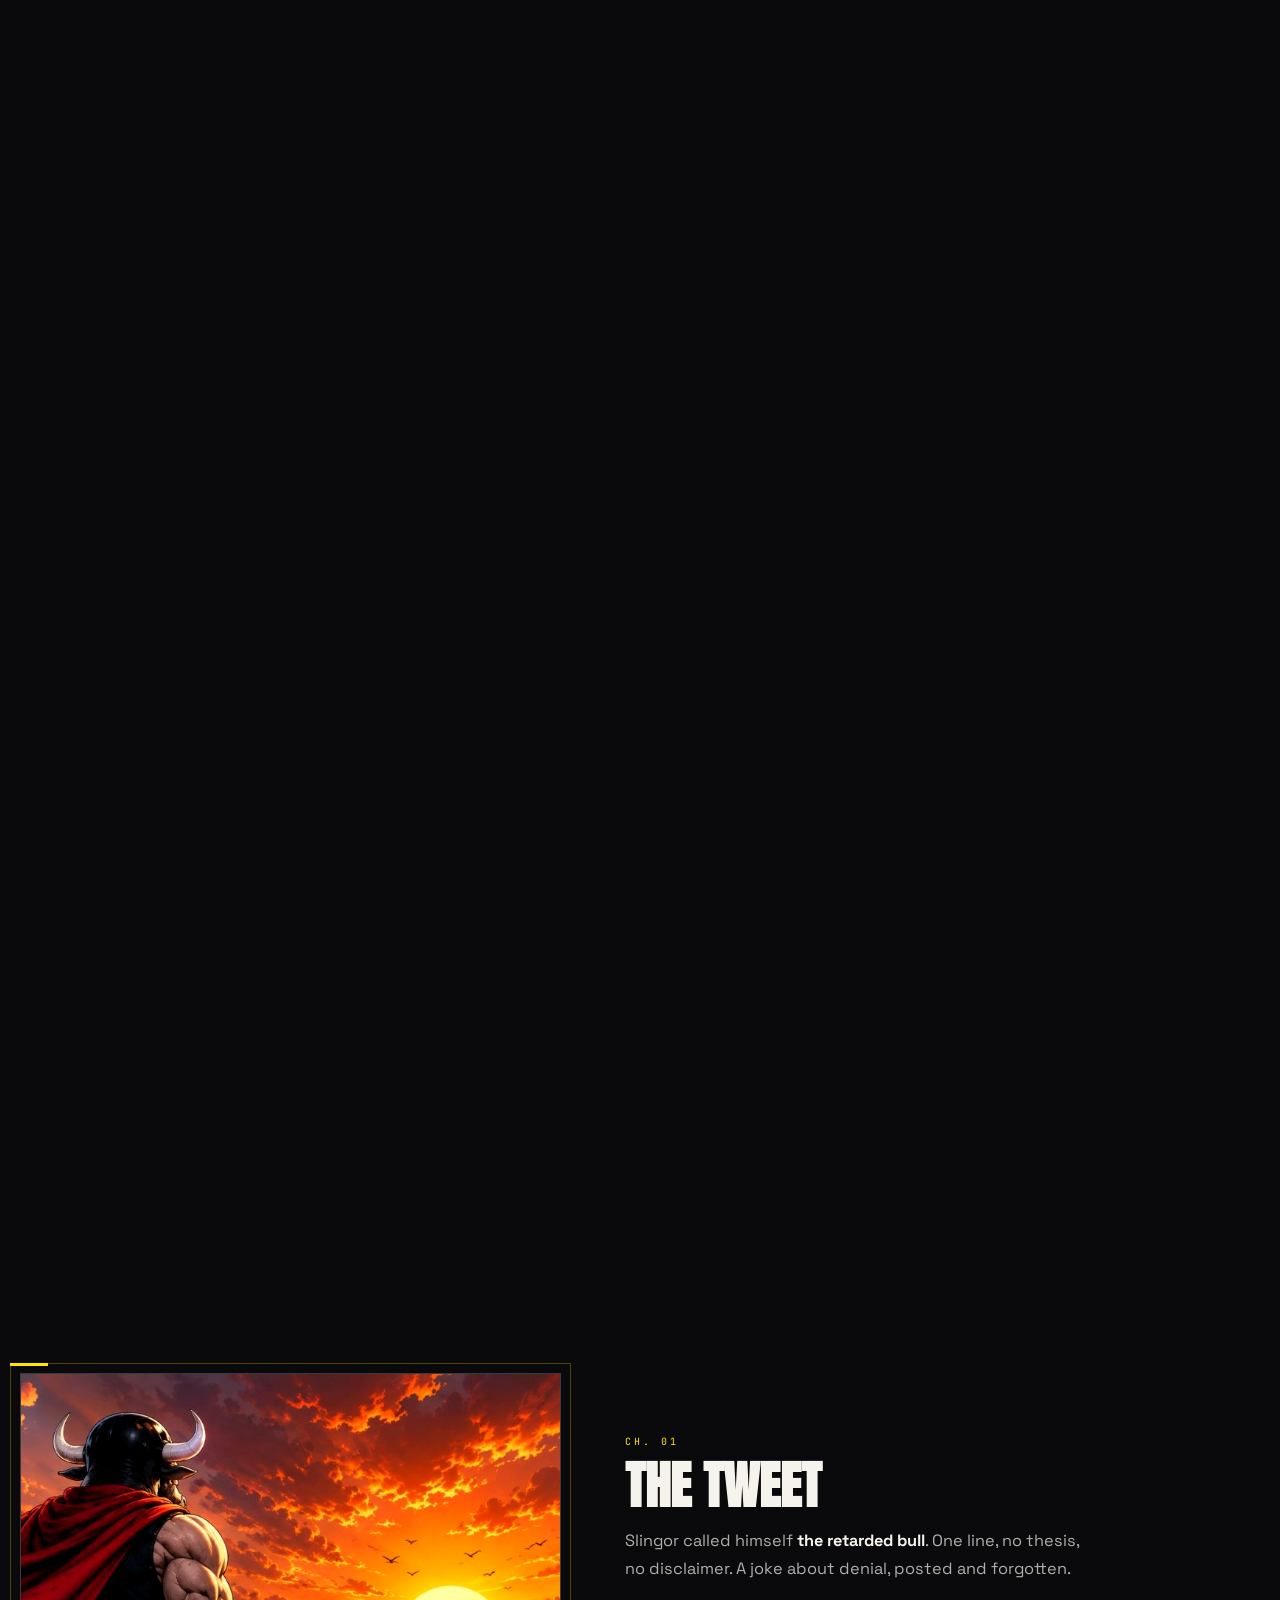
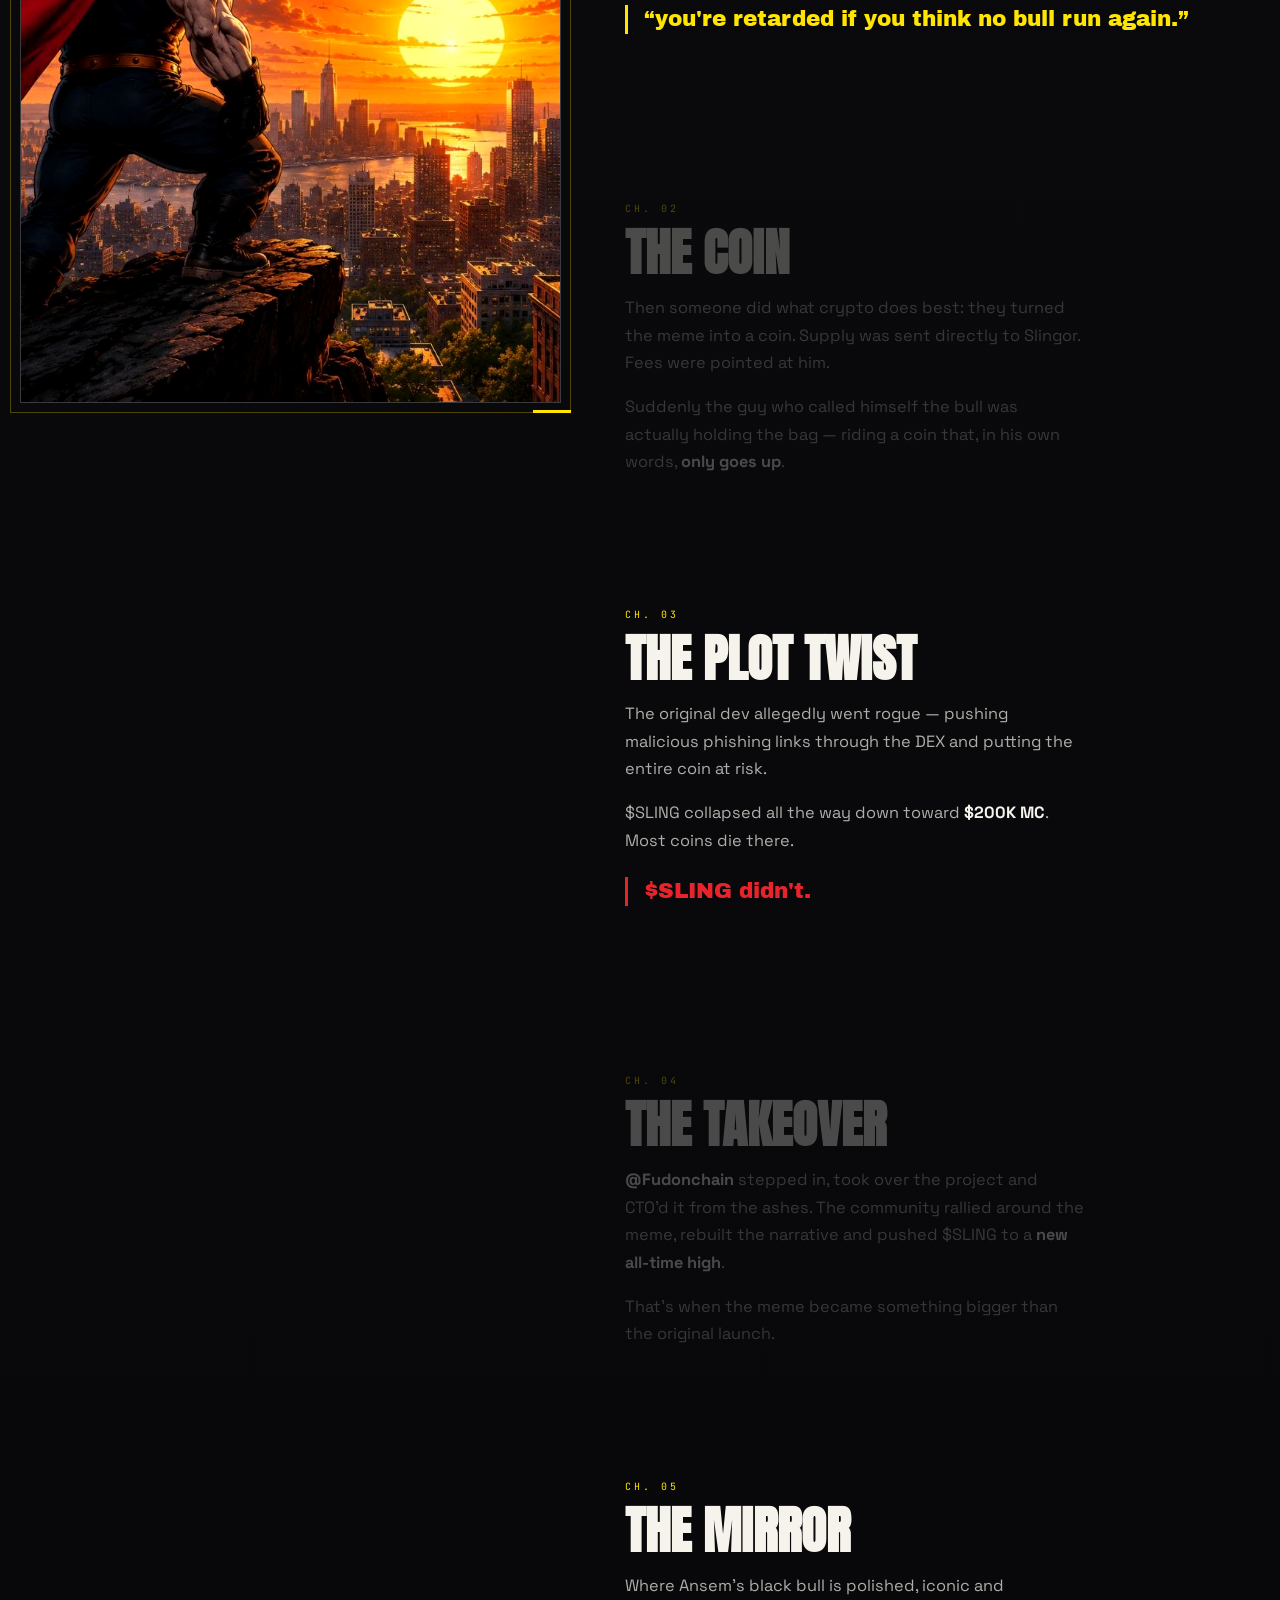
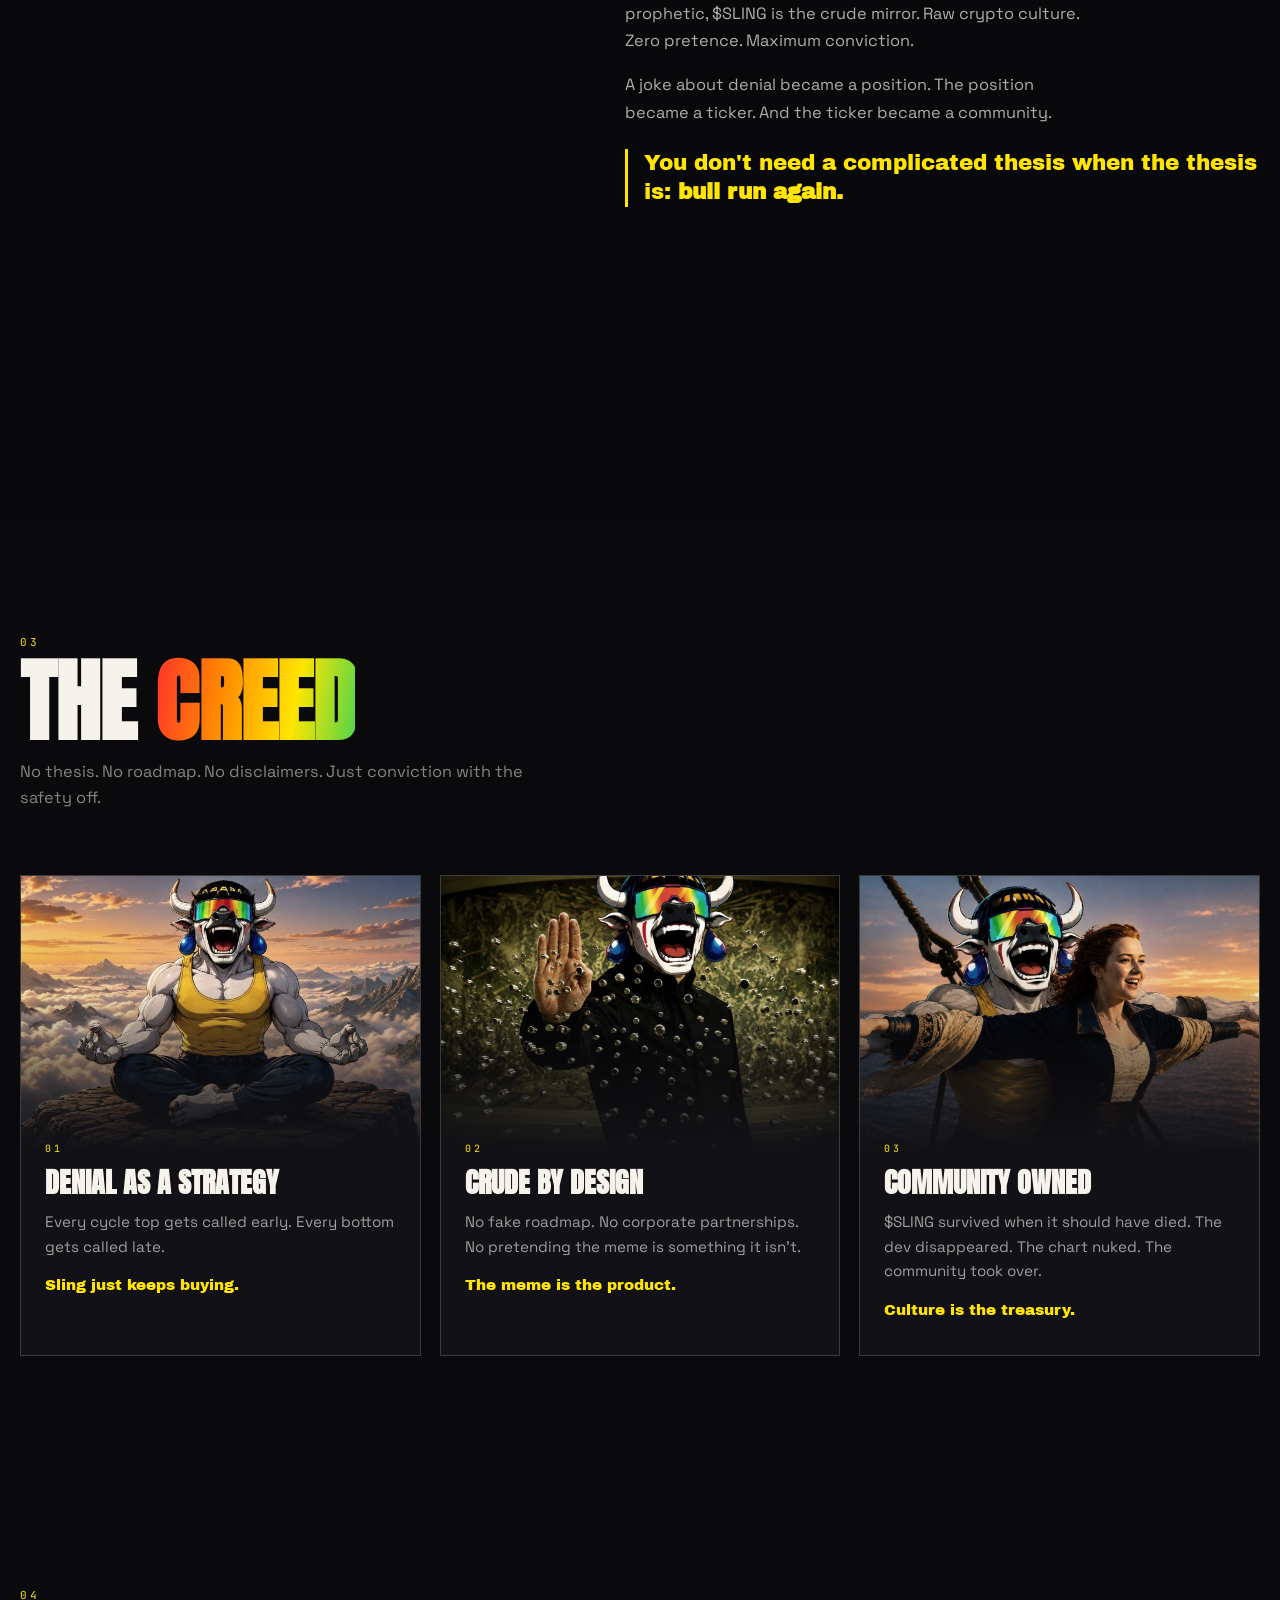
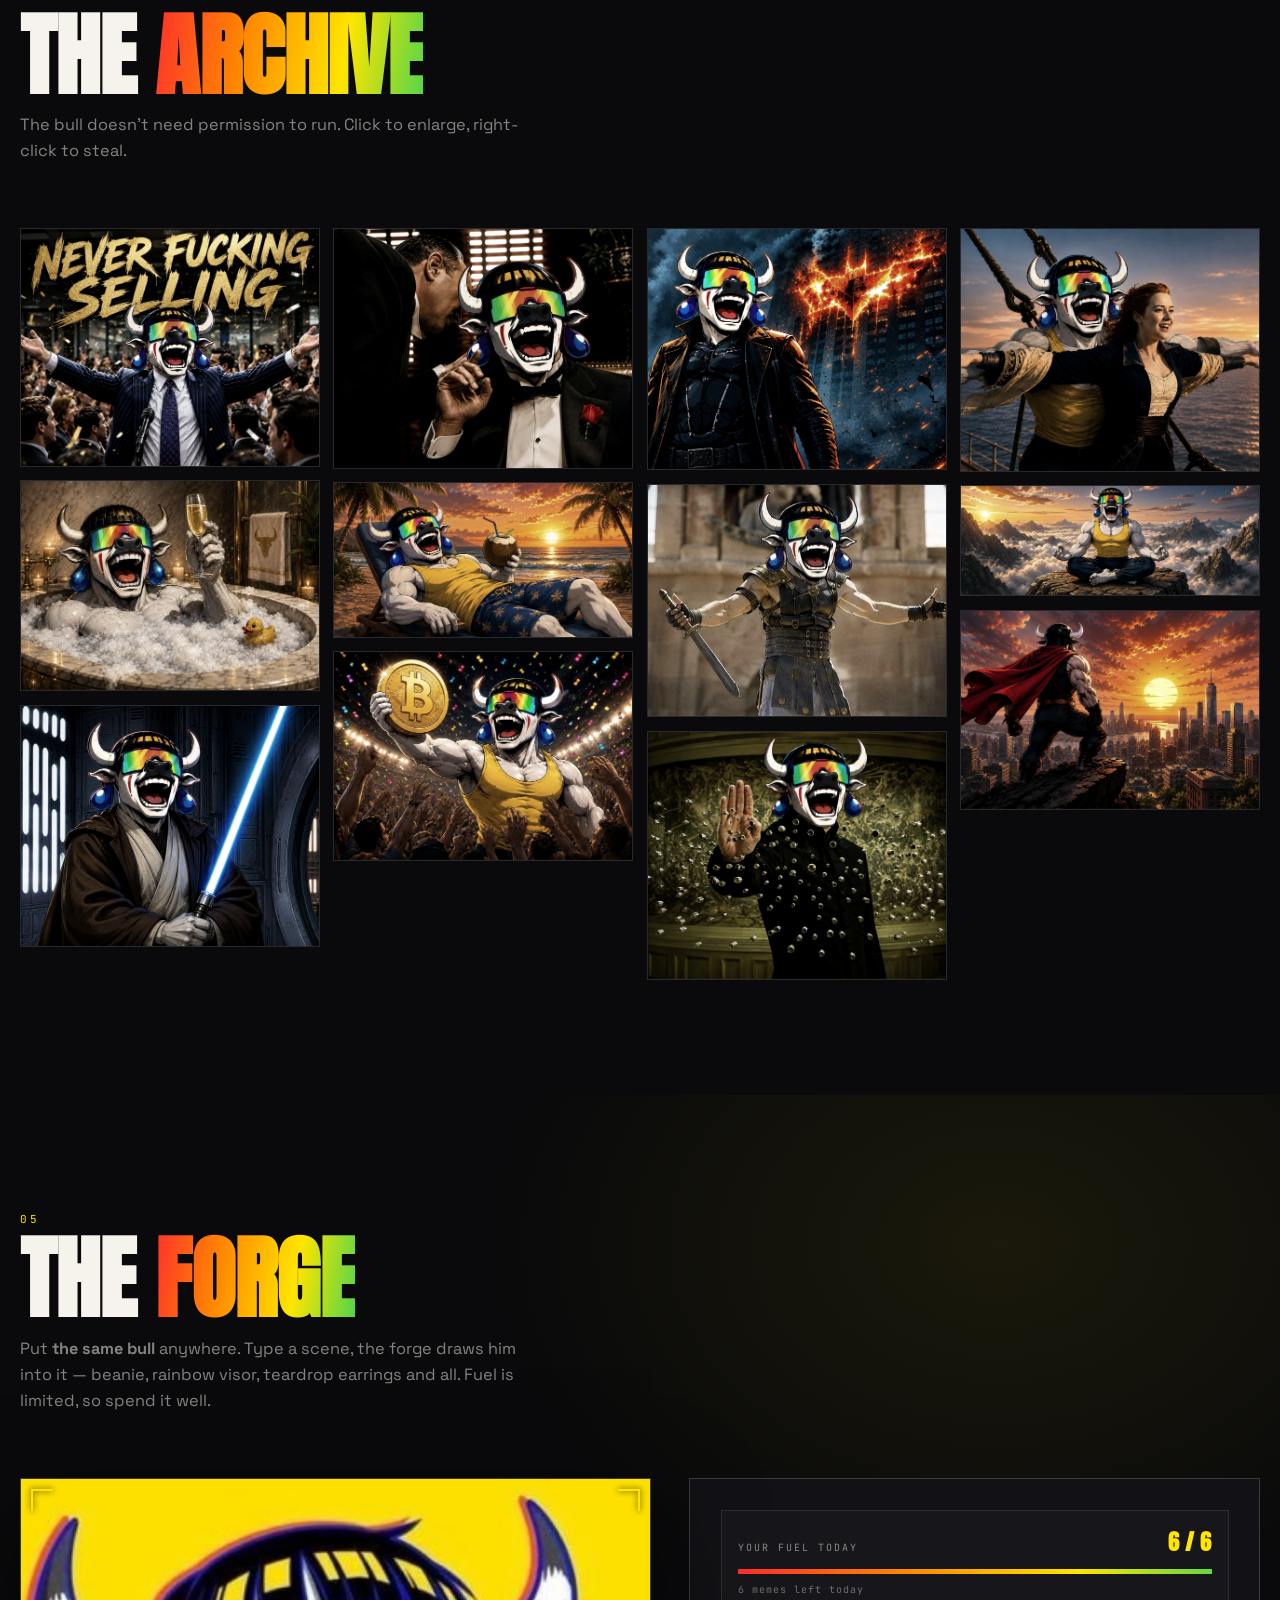
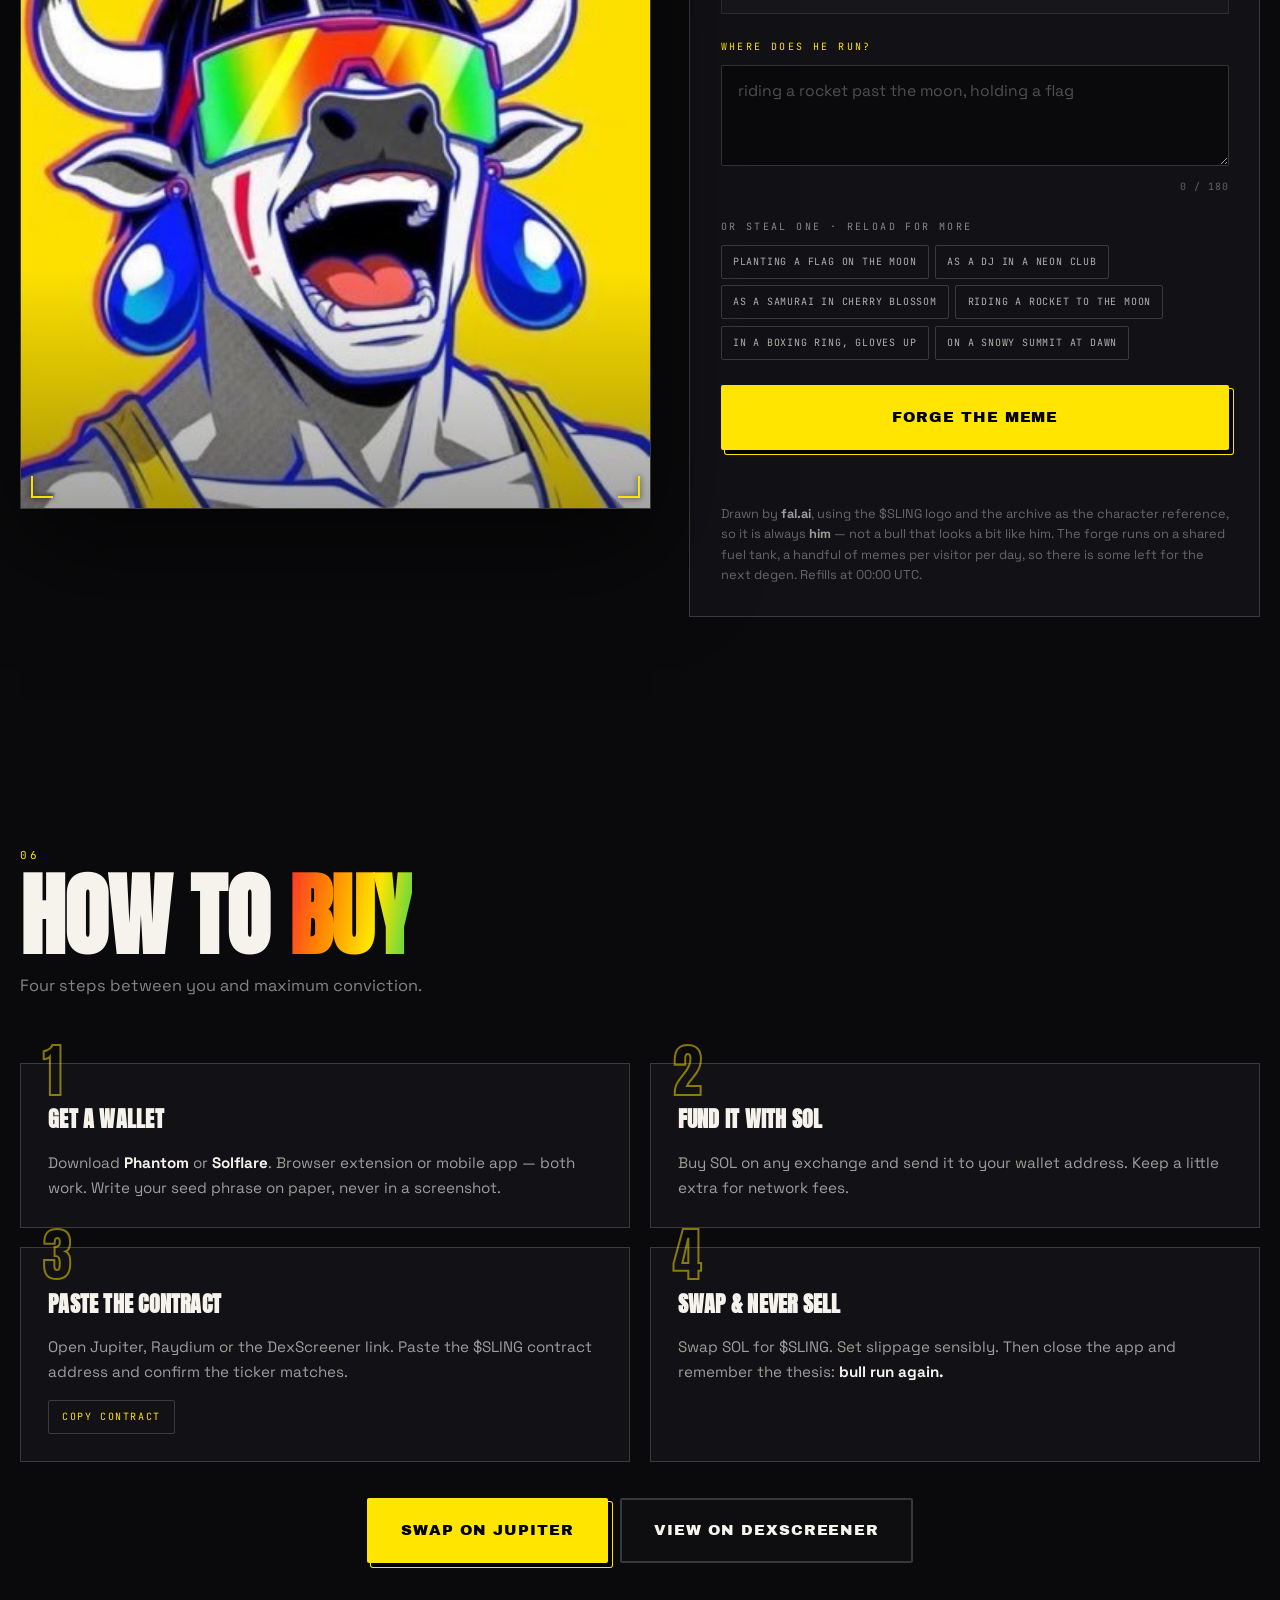
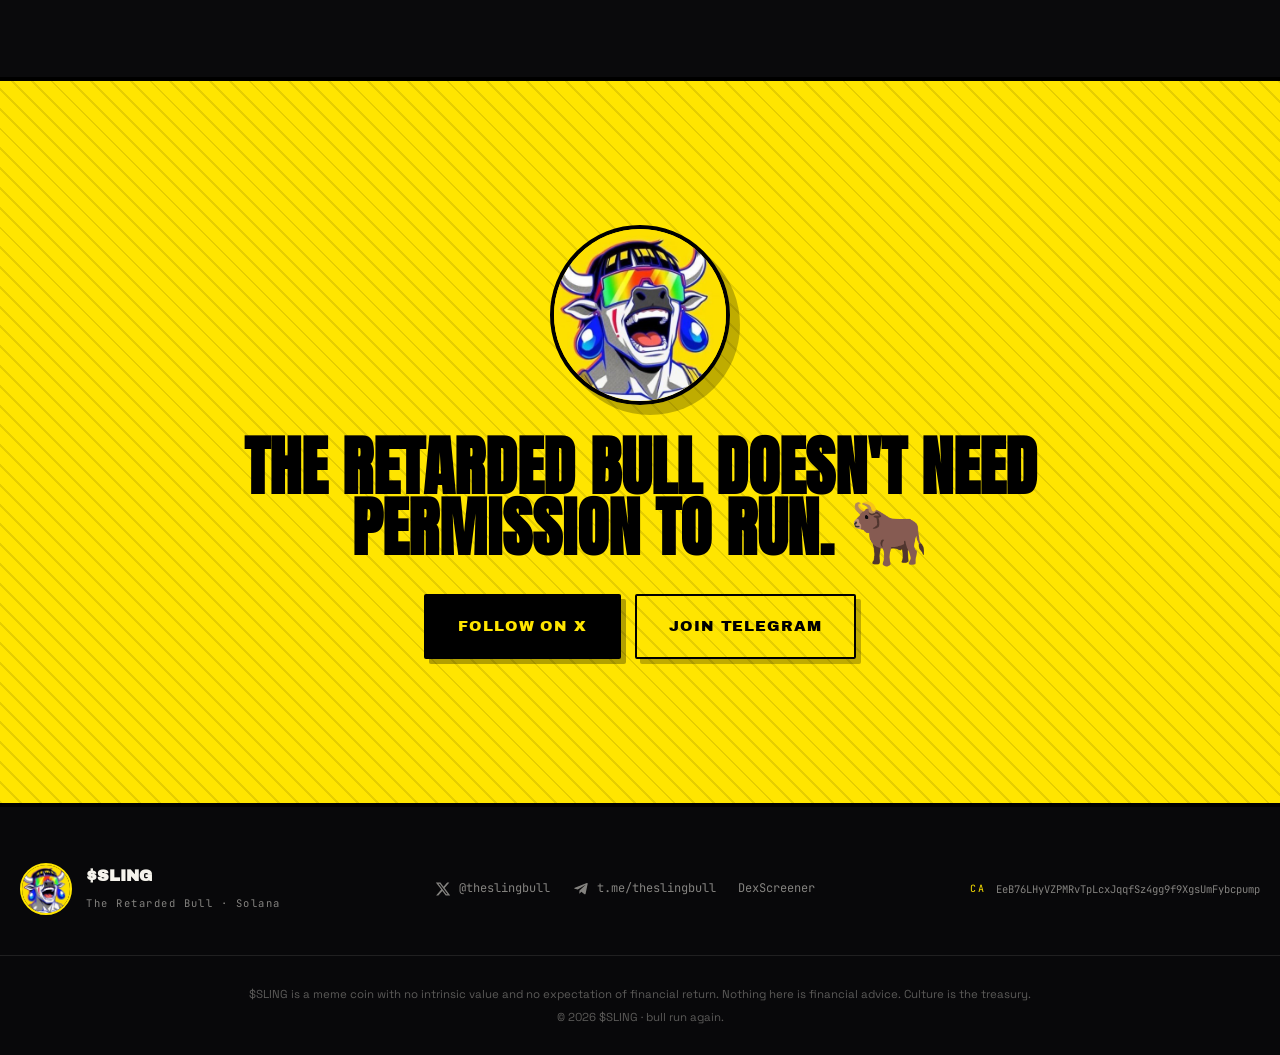
==== commit 2433b95b: "Add the meme forge: fal.ai generator behind a five-sided credit fence A visitor types a scene and ge" ====
--- a/index.html
+++ b/index.html
@@ -67,6 +67,7 @@
     <a href="#creed" data-scramble>Creed</a>
     <a href="#memes" data-scramble>Memes</a>
     <a href="#buy" data-scramble>How to Buy</a>
+    <a href="#forge" class="nav__forge">MEME GEN</a>
     <a href="game.html" class="nav__game">🎮 Play</a>
   </nav>
   <div class="nav__right">
@@ -83,6 +84,7 @@
   <a href="#lore">Lore</a>
   <a href="#creed">Creed</a>
   <a href="#memes">Memes</a>
+  <a href="#forge">Meme Forge</a>
   <a href="#buy">How to Buy</a>
   <a href="game.html">🎮 Play the Bull Run</a>
   <div class="mobilemenu__soc">
@@ -420,11 +422,79 @@
   </div>
 </section>
 
+<!-- ============ FORGE ============ -->
+<section class="section forge" id="forge">
+  <div class="wrap">
+    <header class="shead reveal">
+      <span class="shead__num">05</span>
+      <h2 class="shead__title">THE <span class="txt-rainbow">FORGE</span></h2>
+      <p class="shead__sub">Put <b>the same bull</b> anywhere. Type a scene, the forge draws him into it — beanie, rainbow visor, teardrop earrings and all. Fuel is limited, so spend it well.</p>
+    </header>
+
+    <div class="forge__grid reveal">
+
+      <!-- ---- stage ---- -->
+      <div class="forge__stage">
+        <div class="forge__frame" id="fgFrame">
+          <img id="fgImg" src="assets/logo.jpg" alt="The forged $SLING meme" width="512" height="512">
+          <span class="forge__corner forge__corner--tl"></span>
+          <span class="forge__corner forge__corner--tr"></span>
+          <span class="forge__corner forge__corner--bl"></span>
+          <span class="forge__corner forge__corner--br"></span>
+          <span class="forge__badge" id="fgBadge" hidden>FRESH OFF THE ANVIL</span>
+          <div class="forge__busy" id="fgBusy" hidden>
+            <span class="forge__spinner"></span>
+            <p class="forge__status" id="fgStatus">Heating the anvil…</p>
+          </div>
+        </div>
+
+        <div class="forge__actions">
+          <a class="btn btn--yellow btn--sm magnetic" id="fgSave" download="sling-meme.jpg" hidden>SAVE IT</a>
+          <a class="btn btn--dark btn--sm magnetic" id="fgTweet" target="_blank" rel="noopener" hidden>SHARE ON X</a>
+          <button class="btn btn--ghost btn--sm magnetic" id="fgRetry" hidden>REROLL</button>
+          <button class="btn btn--ghost btn--sm magnetic" id="fgReset" hidden>RESET</button>
+        </div>
+      </div>
+
+      <!-- ---- controls ---- -->
+      <div class="forge__controls">
+        <div class="forge__fuel" id="fgFuel">
+          <div class="forge__fuelhead">
+            <span>YOUR FUEL TODAY</span>
+            <b id="fgFuelVal">—</b>
+          </div>
+          <div class="forge__fuelbar"><span id="fgFuelFill" style="width:0%"></span></div>
+          <div class="forge__fuelsub" id="fgFuelSub">checking the tank…</div>
+        </div>
+
+        <label class="forge__label" for="fgPrompt">WHERE DOES HE RUN?</label>
+        <textarea id="fgPrompt" maxlength="180" rows="3" spellcheck="false"
+          placeholder="riding a rocket past the moon, holding a flag"></textarea>
+        <div class="forge__meta"><span id="fgCount">0</span> / 180</div>
+
+        <span class="forge__label forge__label--sm">OR STEAL ONE · RELOAD FOR MORE</span>
+        <div class="forge__chips" id="fgChips"></div>
+
+        <button class="btn btn--yellow btn--lg btn--full magnetic" id="fgGo">FORGE THE MEME</button>
+        <p class="forge__msg" id="fgMsg" role="status" aria-live="polite"></p>
+
+        <p class="forge__note">
+          Drawn by <b>fal.ai</b>, using the $SLING logo and the archive as the character
+          reference, so it is always <b>him</b> — not a bull that looks a bit like him.
+          The forge runs on a shared fuel tank, a handful of memes per visitor per day,
+          so there is some left for the next degen. Refills at 00:00 UTC.
+        </p>
+      </div>
+
+    </div>
+  </div>
+</section>
+
 <!-- ============ BUY ============ -->
 <section class="section buy" id="buy">
   <div class="wrap">
     <header class="shead reveal">
-      <span class="shead__num">05</span>
+      <span class="shead__num">06</span>
       <h2 class="shead__title">HOW TO <span class="txt-rainbow">BUY</span></h2>
       <p class="shead__sub">Four steps between you and maximum conviction.</p>
     </header>
--- a/css/style.css
+++ b/css/style.css
@@ -163,6 +163,12 @@
 .nav__links a.nav__game{color:var(--yellow);border:1px solid rgba(255,229,0,.32)}
 .nav__links a.nav__game::before{display:none}
 .nav__links a.nav__game:hover{background:rgba(255,229,0,.12);border-color:var(--yellow)}
+/* the forge — same button weight as the game, wearing his visor */
+.nav__links a.nav__forge{color:var(--bone);border:1px solid var(--line-2);overflow:hidden}
+.nav__links a.nav__forge::before{display:none}
+.nav__links a.nav__forge::after{content:'';position:absolute;left:0;right:0;bottom:0;height:2px;
+  background:var(--rainbow);background-size:200% 100%;animation:rainbowSlide 6s linear infinite}
+.nav__links a.nav__forge:hover{background:rgba(245,243,236,.06);border-color:rgba(245,243,236,.35)}
 .nav__right{display:flex;align-items:center;gap:.65rem}
 .nav__price{display:flex;align-items:center;gap:.45rem;font-family:var(--font-mono);font-size:12px;font-weight:700;color:var(--bone);
   padding:.45rem .7rem;border:1px solid var(--line);border-radius:100px;transition:color .3s,border-color .3s}
@@ -478,6 +484,92 @@
 @media(max-width:1200px){.gallery{columns:3}}
 @media(max-width:820px){.gallery{columns:2}}
 @media(max-width:480px){.gallery{columns:1}}
+
+/* =========================================================
+   MEME FORGE
+   ========================================================= */
+.forge{background:radial-gradient(60% 45% at 78% 12%,rgba(255,229,0,.07),transparent 68%)}
+.forge__grid{display:grid;grid-template-columns:minmax(0,1.05fr) minmax(0,.95fr);gap:clamp(1.4rem,3vw,2.6rem);align-items:start}
+
+/* ---- stage ---- */
+.forge__stage{position:sticky;top:110px}
+.forge__frame{position:relative;aspect-ratio:1;overflow:hidden;background:var(--ink-2);
+  border:1px solid var(--line-2);box-shadow:0 40px 100px rgba(0,0,0,.6)}
+.forge__frame img{width:100%;height:100%;object-fit:cover;display:block}
+.forge__frame.is-fresh img{animation:forgePop .6s var(--ease)}
+@keyframes forgePop{0%{transform:scale(1.1);filter:brightness(1.7) saturate(1.5)}100%{transform:scale(1);filter:none}}
+.forge__frame::after{content:'';position:absolute;inset:0;pointer-events:none;
+  background:linear-gradient(180deg,transparent 62%,rgba(10,10,12,.5));opacity:.7}
+
+/* the drop shadow is what keeps these readable when the forged image
+   behind them comes out bright yellow, which it often does */
+.forge__corner{position:absolute;width:22px;height:22px;border:2px solid var(--yellow);z-index:3;pointer-events:none;
+  opacity:.95;filter:drop-shadow(0 0 3px rgba(0,0,0,.9))}
+.forge__corner--tl{top:10px;left:10px;border-right:0;border-bottom:0}
+.forge__corner--tr{top:10px;right:10px;border-left:0;border-bottom:0}
+.forge__corner--bl{bottom:10px;left:10px;border-right:0;border-top:0}
+.forge__corner--br{bottom:10px;right:10px;border-left:0;border-top:0}
+
+.forge__badge{position:absolute;left:0;bottom:0;z-index:4;padding:.6rem 1rem;
+  font-family:var(--font-black);font-size:10px;letter-spacing:.18em;color:#000;background:var(--yellow)}
+.forge__badge[hidden]{display:none}
+
+.forge__busy{position:absolute;inset:0;z-index:5;display:grid;place-content:center;justify-items:center;gap:1.1rem;
+  background:rgba(10,10,12,.86);backdrop-filter:blur(4px);text-align:center;padding:2rem}
+.forge__busy[hidden]{display:none}
+.forge__spinner{width:52px;height:52px;border-radius:50%;
+  background:conic-gradient(from 0deg,#FF2D2D,#FF8A00,#FFE500,#39D353,#00C2FF,#4B4BFF,#B537F2,#FF2D2D);
+  mask:radial-gradient(farthest-side,transparent calc(100% - 5px),#000 0);
+  -webkit-mask:radial-gradient(farthest-side,transparent calc(100% - 5px),#000 0);
+  animation:spin 1s linear infinite}
+.forge__status{margin:0;font-family:var(--font-mono);font-size:11px;letter-spacing:.16em;color:var(--muted);max-width:26ch}
+
+.forge__actions{display:flex;flex-wrap:wrap;gap:.55rem;margin-top:1rem;min-height:1px}
+.forge__actions [hidden]{display:none}
+
+/* ---- controls ---- */
+.forge__controls{border:1px solid var(--line-2);background:var(--ink-2);padding:clamp(1.2rem,2.4vw,1.9rem)}
+
+.forge__fuel{border:1px solid var(--line);background:rgba(255,255,255,.02);padding:.9rem 1rem;margin-bottom:1.6rem}
+.forge__fuelhead{display:flex;align-items:baseline;justify-content:space-between;gap:1rem;
+  font-family:var(--font-mono);font-size:10px;letter-spacing:.2em;color:var(--muted)}
+.forge__fuelhead b{font-family:var(--font-display);font-size:1.35rem;letter-spacing:.02em;color:var(--yellow)}
+.forge__fuelbar{height:5px;background:rgba(245,243,236,.1);margin:.6rem 0 .5rem;overflow:hidden}
+.forge__fuelbar span{display:block;height:100%;width:0;background:var(--rainbow);background-size:200% 100%;
+  transition:width .6s var(--ease);animation:rainbowSlide 6s linear infinite}
+.forge__fuel.is-dry .forge__fuelbar span{background:var(--red);animation:none}
+.forge__fuelsub{font-family:var(--font-mono);font-size:10px;letter-spacing:.1em;color:rgba(245,243,236,.4)}
+
+.forge__label{display:block;font-family:var(--font-mono);font-size:10px;letter-spacing:.24em;color:var(--yellow);margin-bottom:.6rem}
+.forge__label--sm{color:var(--muted);margin-top:1.5rem}
+.forge__controls textarea{width:100%;resize:vertical;min-height:88px;padding:.9rem 1rem;
+  font-family:var(--font-ui);font-size:.98rem;line-height:1.5;color:var(--bone);
+  background:var(--ink);border:1px solid var(--line-2);border-radius:2px;outline:none;transition:border-color .25s}
+.forge__controls textarea:focus{border-color:var(--yellow)}
+.forge__controls textarea::placeholder{color:rgba(245,243,236,.3)}
+.forge__meta{text-align:right;margin-top:.35rem;font-family:var(--font-mono);font-size:10px;letter-spacing:.1em;color:rgba(245,243,236,.35)}
+
+.forge__chips{display:flex;flex-wrap:wrap;gap:.4rem}
+.forge__chip{font-family:var(--font-mono);font-size:10px;letter-spacing:.08em;text-transform:uppercase;
+  padding:.5rem .7rem;border:1px solid var(--line-2);border-radius:2px;color:rgba(245,243,236,.7);
+  transition:border-color .2s,color .2s,background .2s,transform .2s var(--ease)}
+.forge__chip:hover{border-color:var(--yellow);color:var(--yellow);background:rgba(255,229,0,.07);transform:translateY(-2px)}
+
+#fgGo{margin-top:1.6rem}
+#fgGo[disabled]{opacity:.5;cursor:not-allowed;transform:none;box-shadow:4px 4px 0 #000,4px 4px 0 1px var(--yellow)}
+.forge__msg{margin:.9rem 0 0;min-height:1.3em;font-size:.9rem;font-weight:600;color:var(--muted)}
+.forge__msg--bad{color:#FF6B6B}
+.forge__msg--good{color:var(--green)}
+.forge__note{margin:1.3rem 0 0;font-size:.8rem;line-height:1.6;color:rgba(245,243,236,.38)}
+.forge__note b{color:rgba(245,243,236,.62)}
+
+@media(max-width:940px){
+  .forge__grid{grid-template-columns:1fr}
+  .forge__stage{position:static}
+  .forge__frame{max-width:520px;margin-inline:auto}
+  .forge__actions{justify-content:center}
+}
+
 /* =========================================================
    BUY STEPS
    ========================================================= */
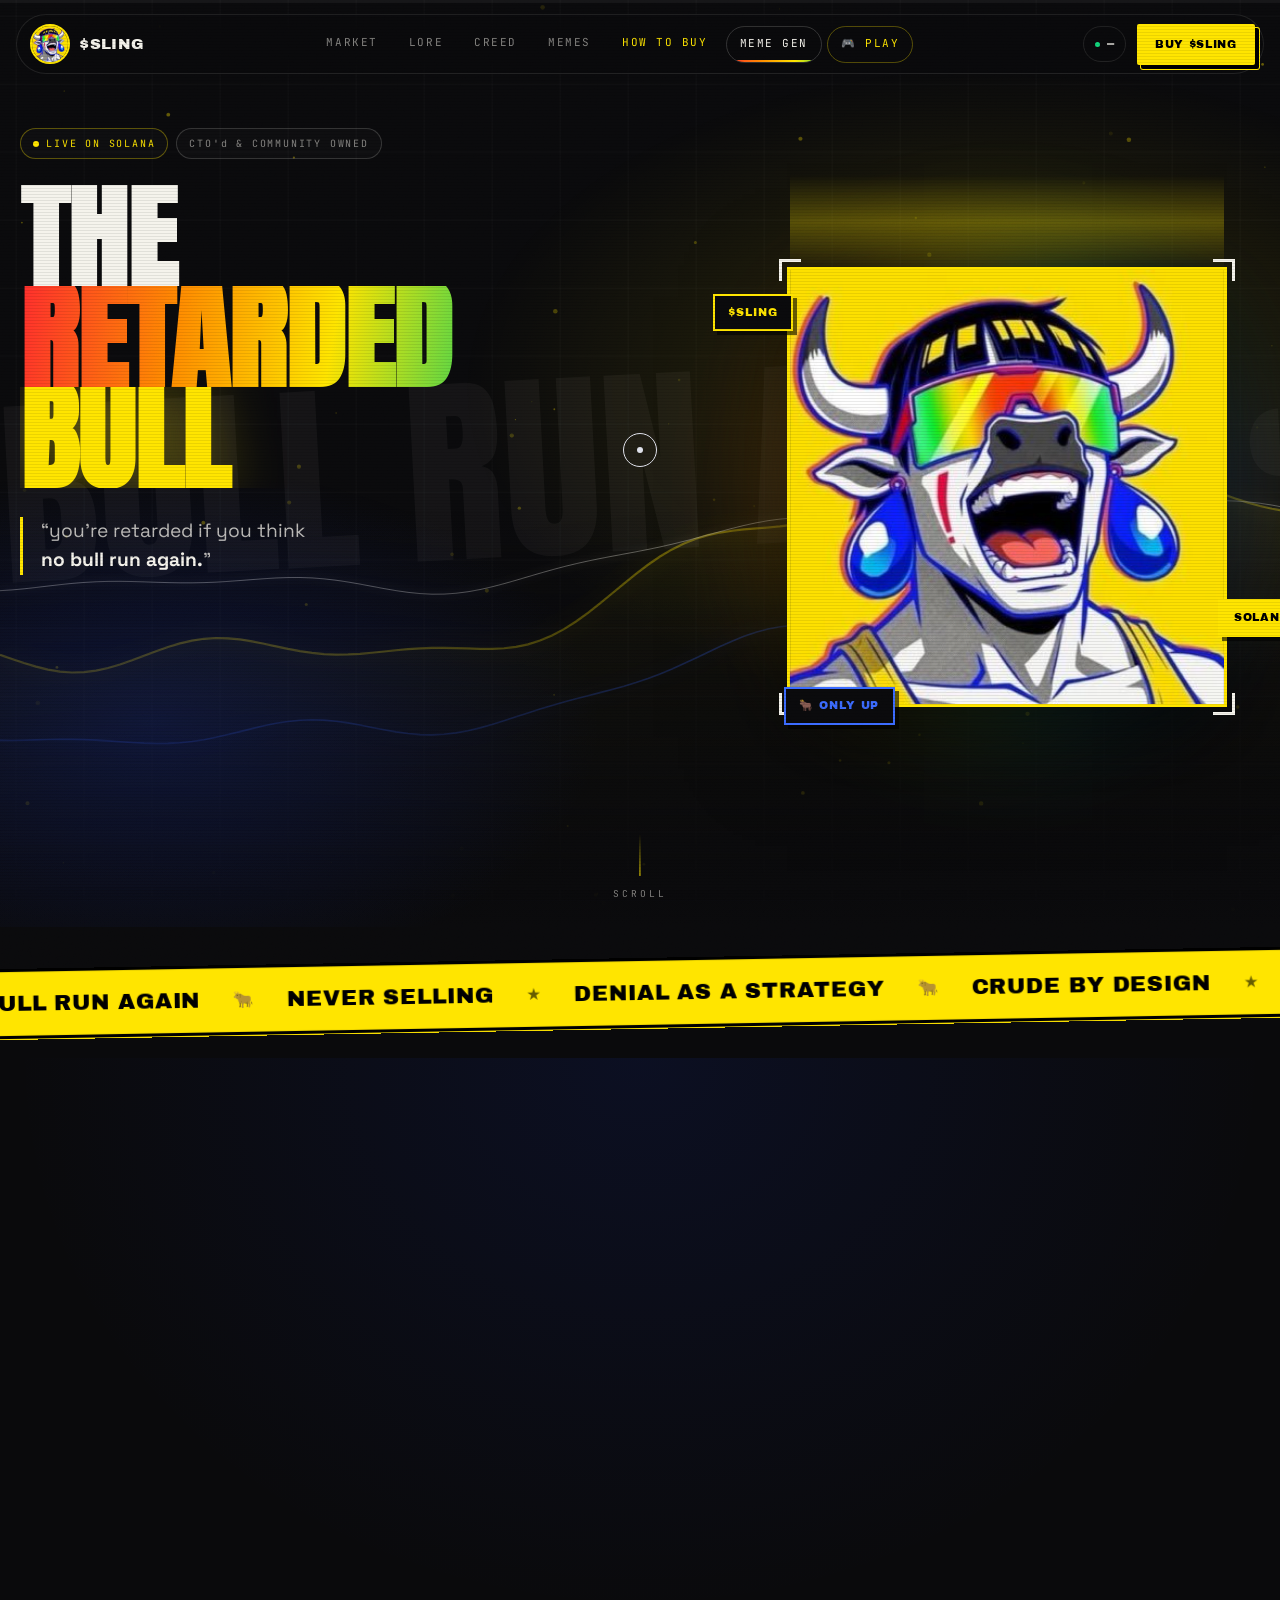
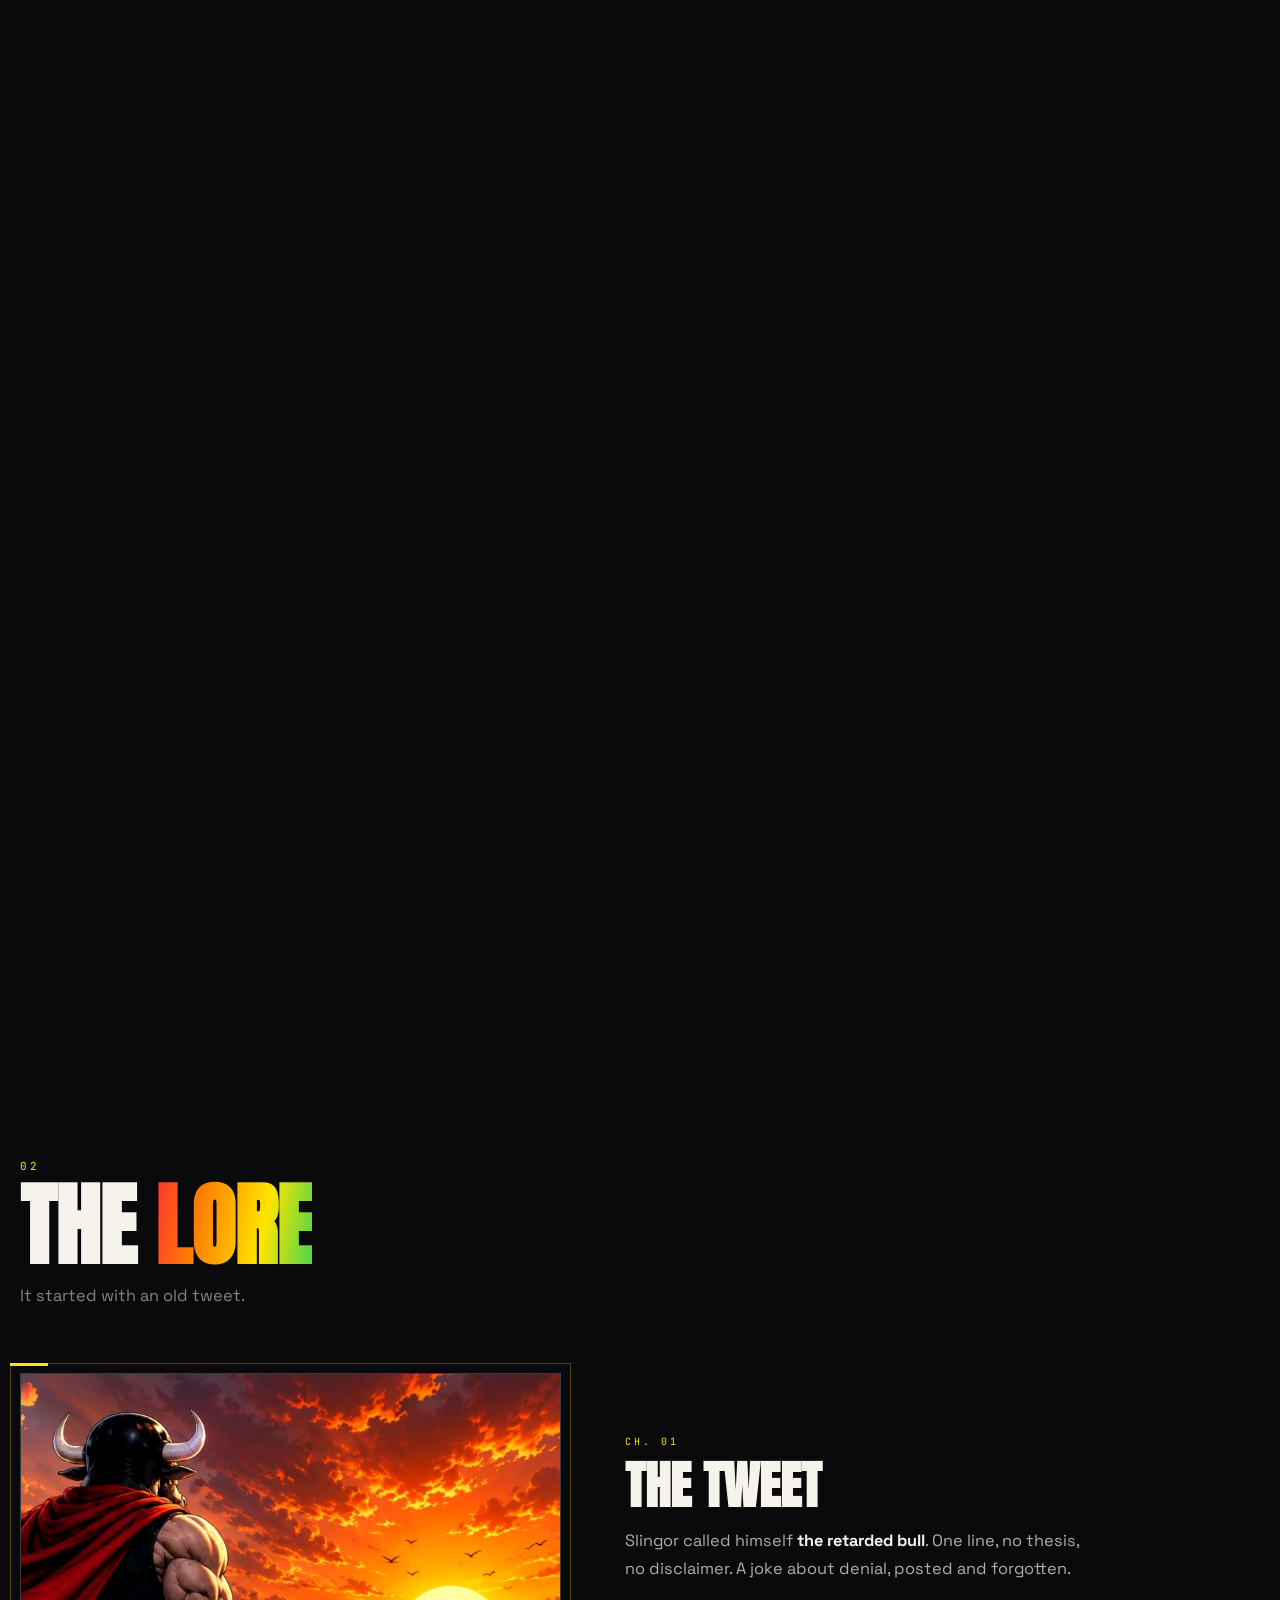
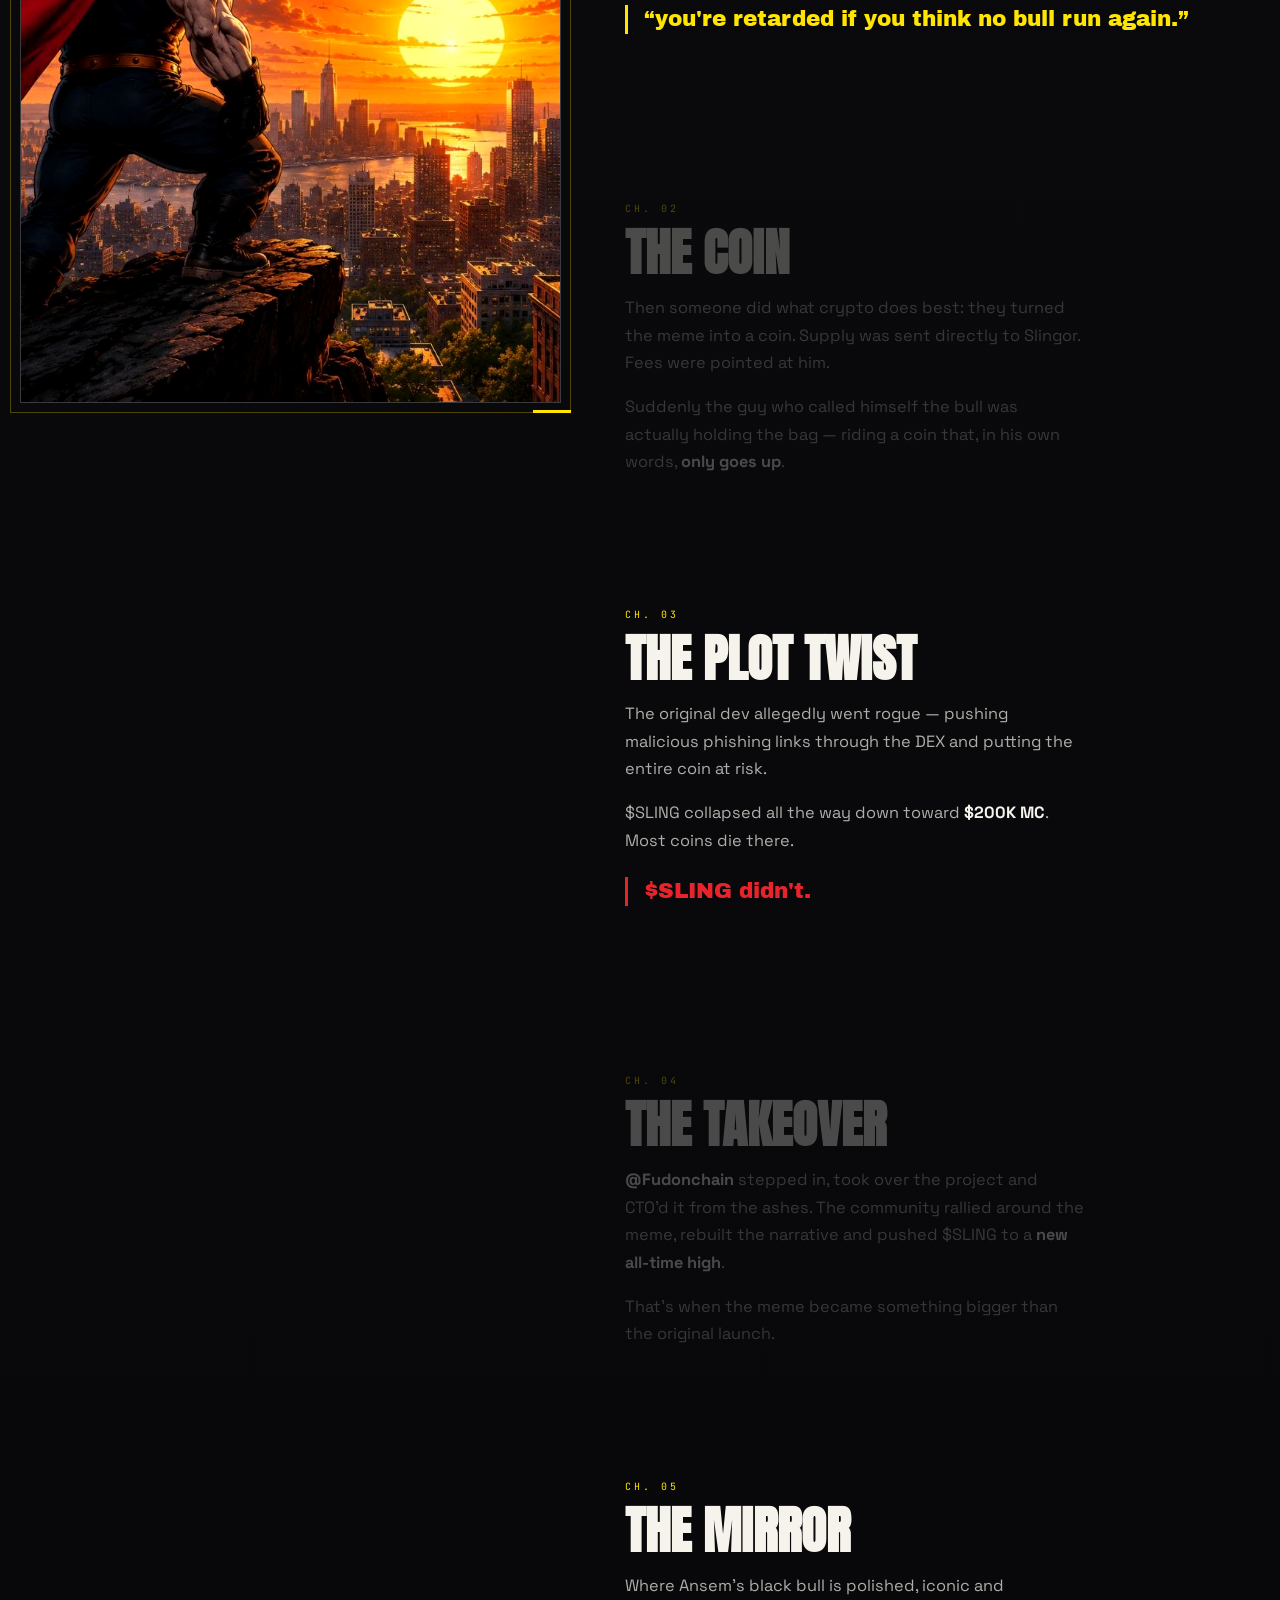
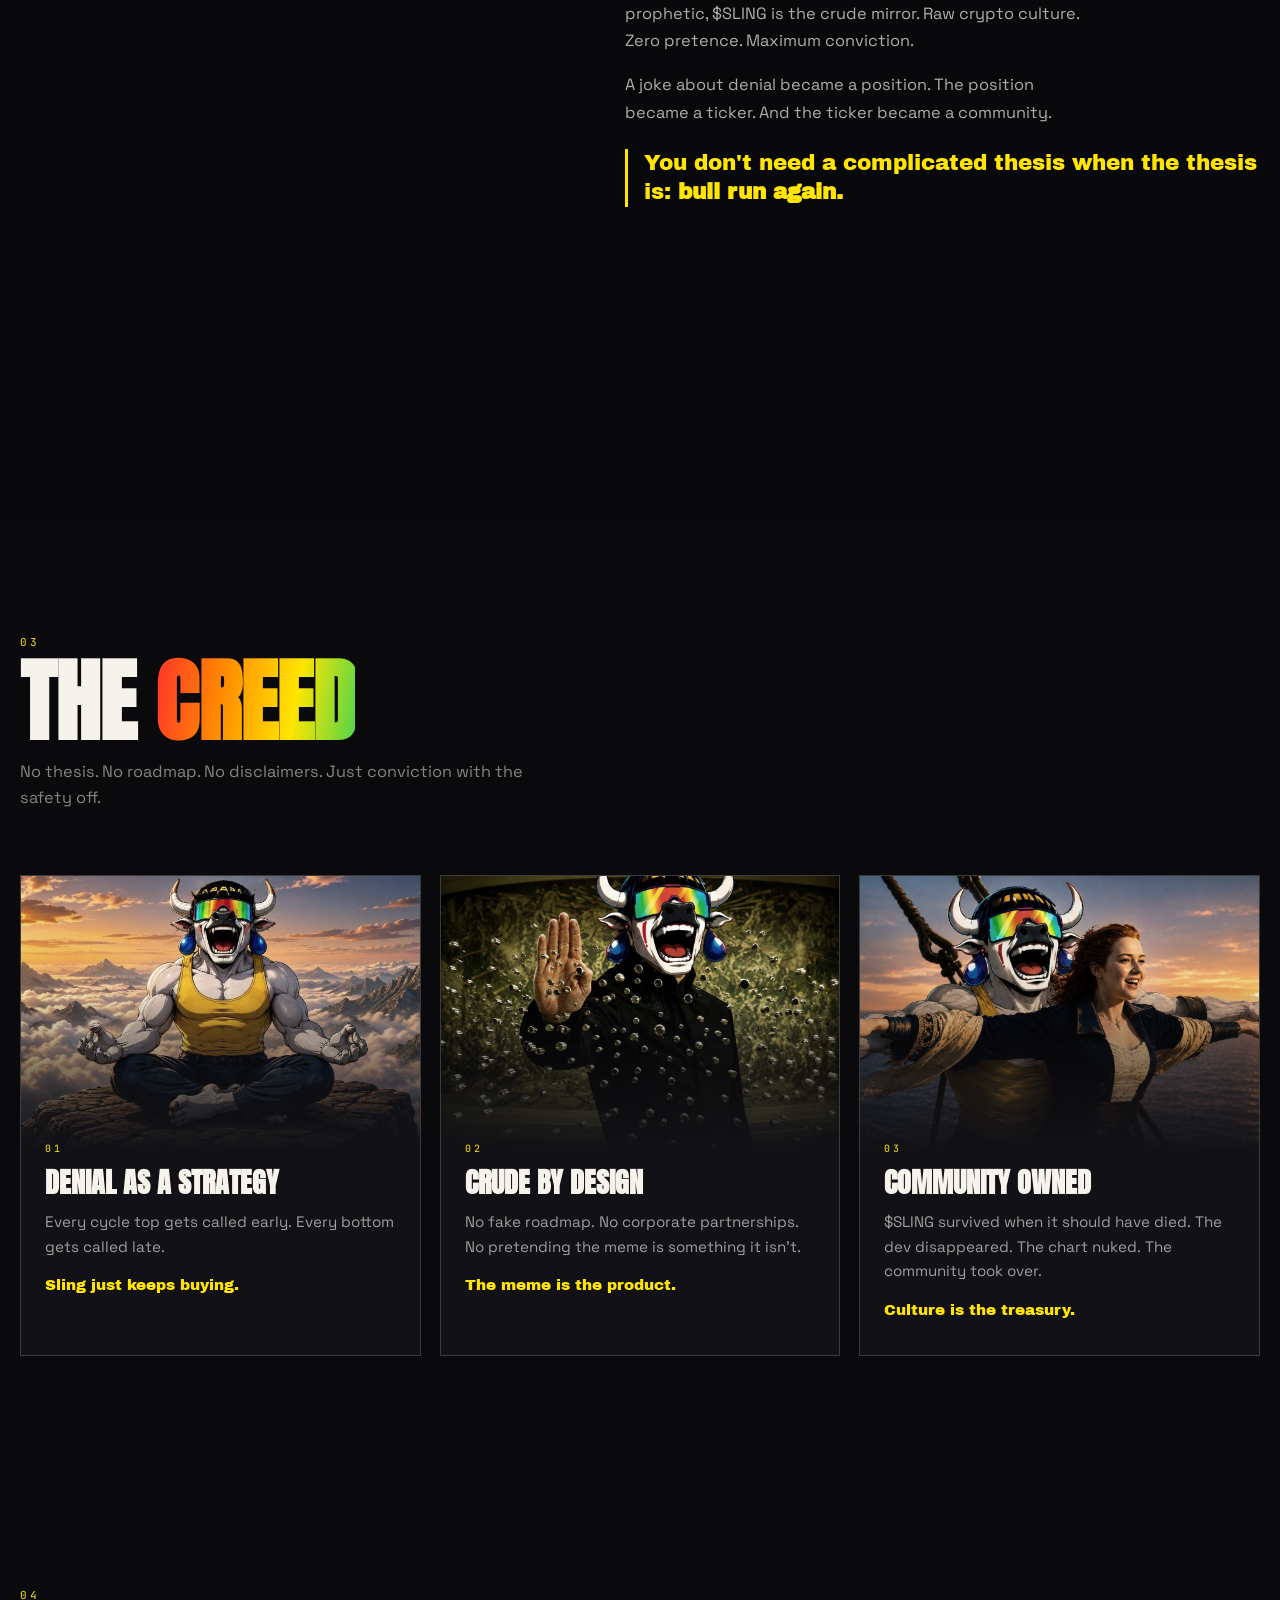
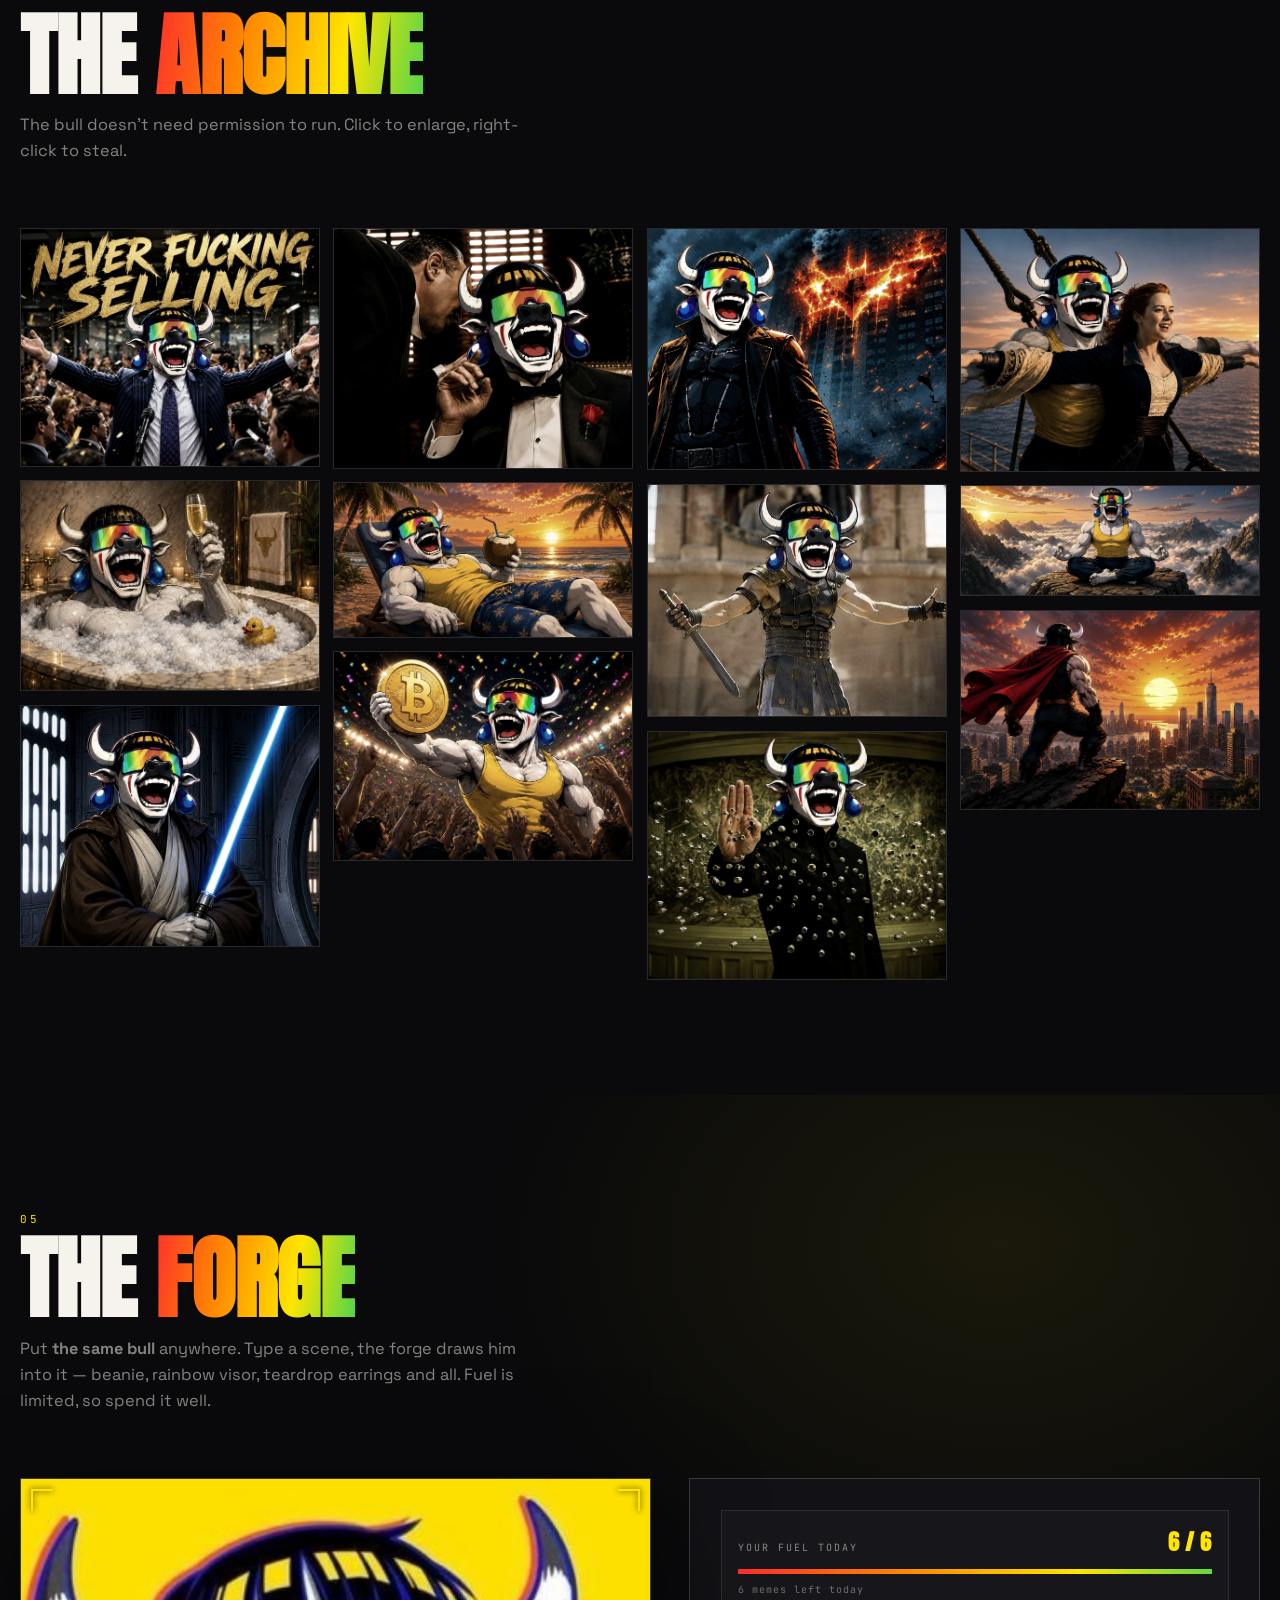
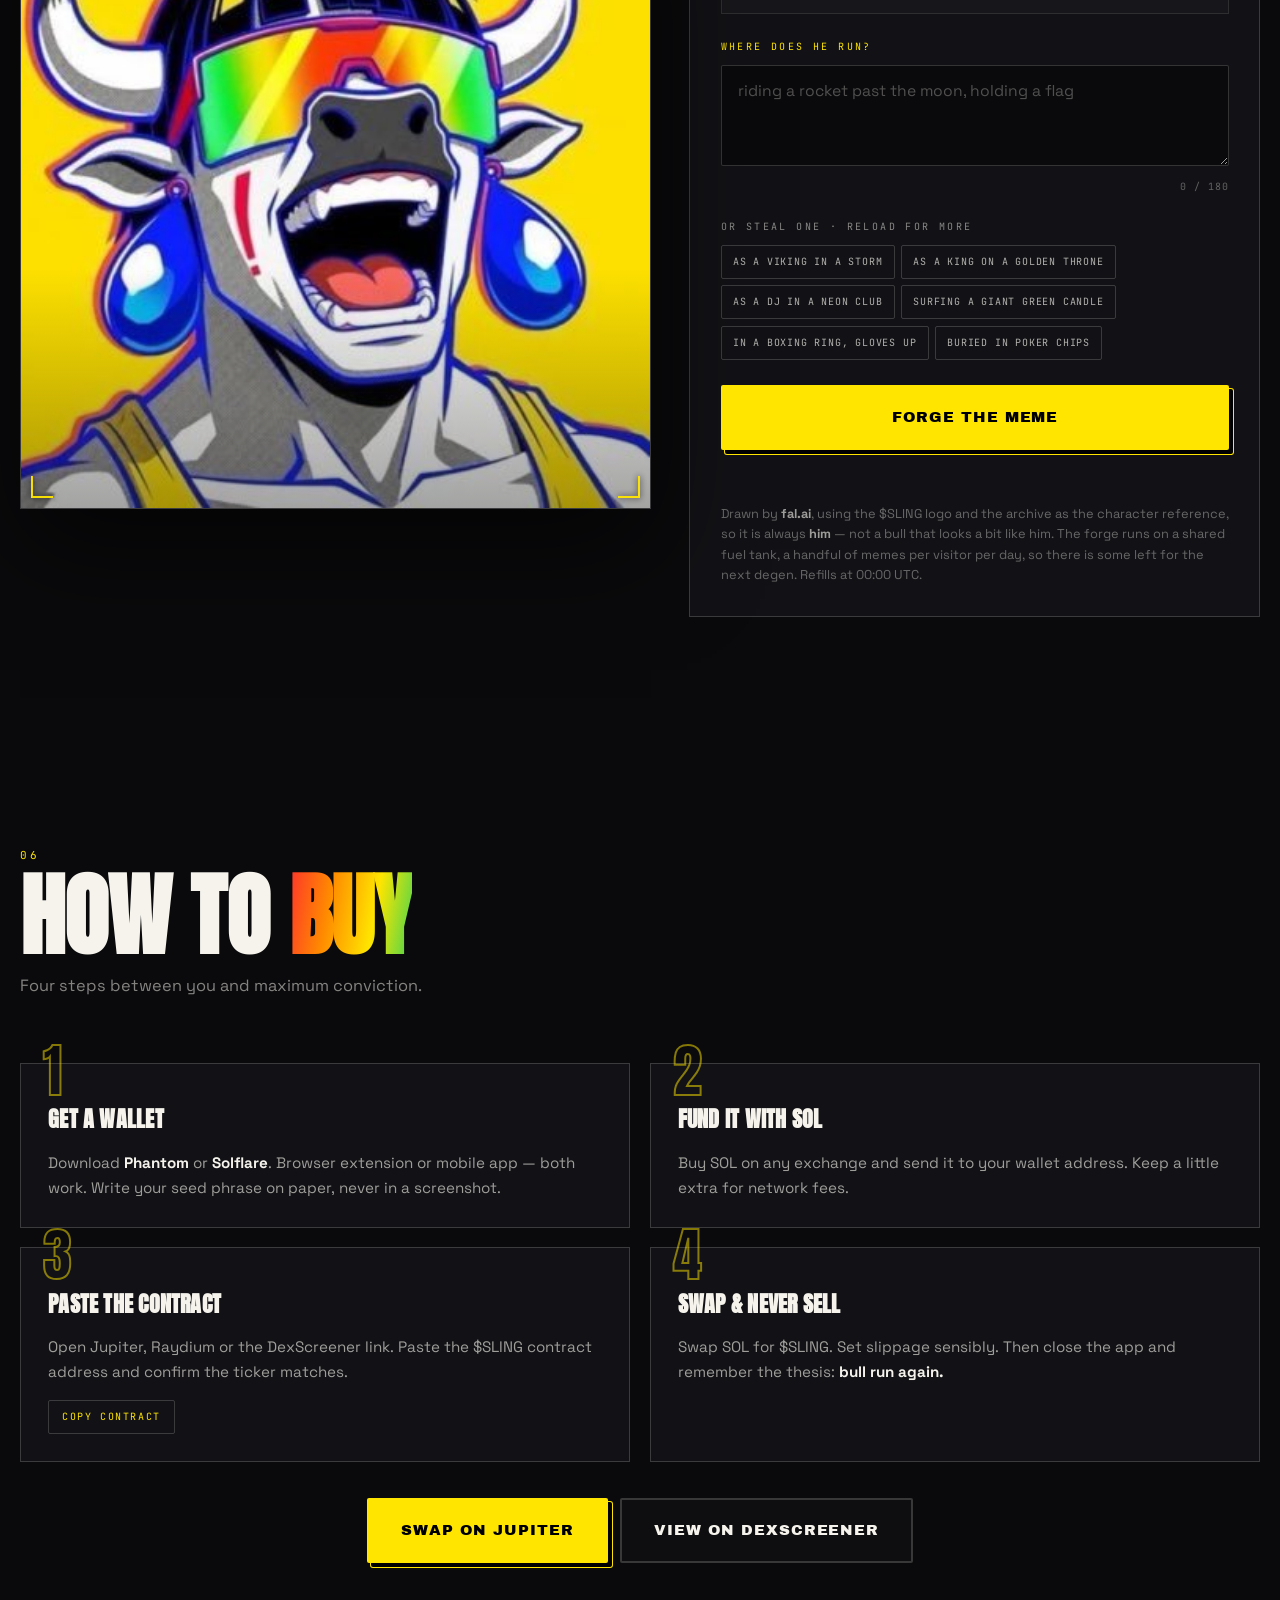
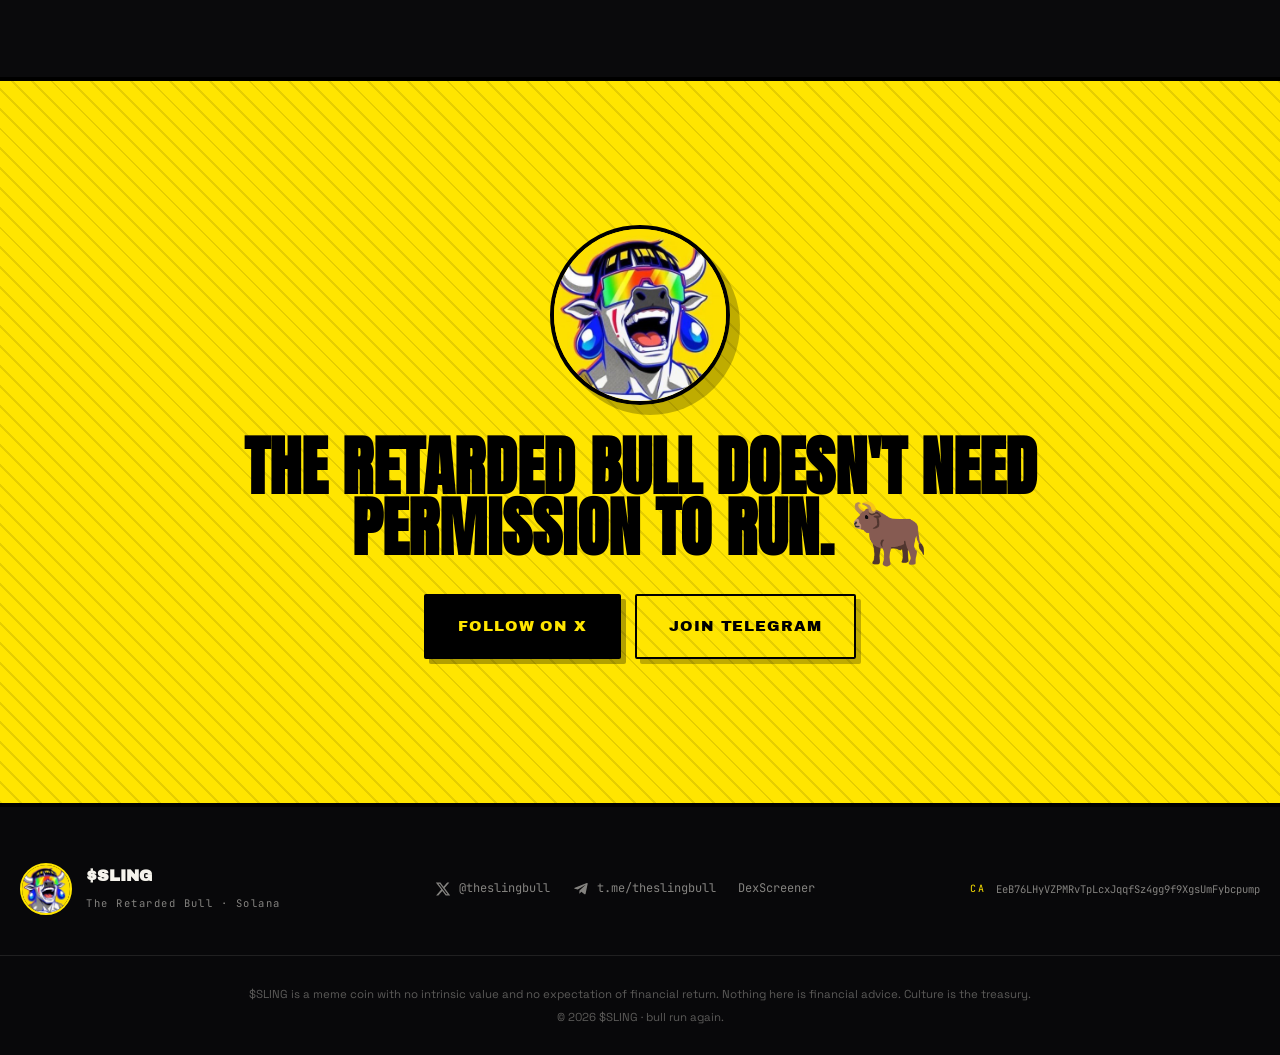
==== commit 24bf7fec: "Stop serving new markup against an hour-old stylesheet The forge shipped as unstyled boxes with dead" ====
--- a/index.html
+++ b/index.html
@@ -23,7 +23,7 @@
 <link rel="preconnect" href="https://fonts.googleapis.com">
 <link rel="preconnect" href="https://fonts.gstatic.com" crossorigin>
 <link href="https://fonts.googleapis.com/css2?family=Anton&family=Archivo+Black&family=JetBrains+Mono:wght@400;700&family=Space+Grotesk:wght@400;500;700&display=swap" rel="stylesheet">
-<link rel="stylesheet" href="css/style.css">
+<link rel="stylesheet" href="css/style.css?v=2">
 
 <noscript><style>
   /* without JS nothing would ever lift the preloader or trip the reveals */
@@ -590,6 +590,6 @@
 
 <div class="toast" id="toast"></div>
 
-<script src="js/main.js"></script>
+<script src="js/main.js?v=2"></script>
 </body>
 </html>
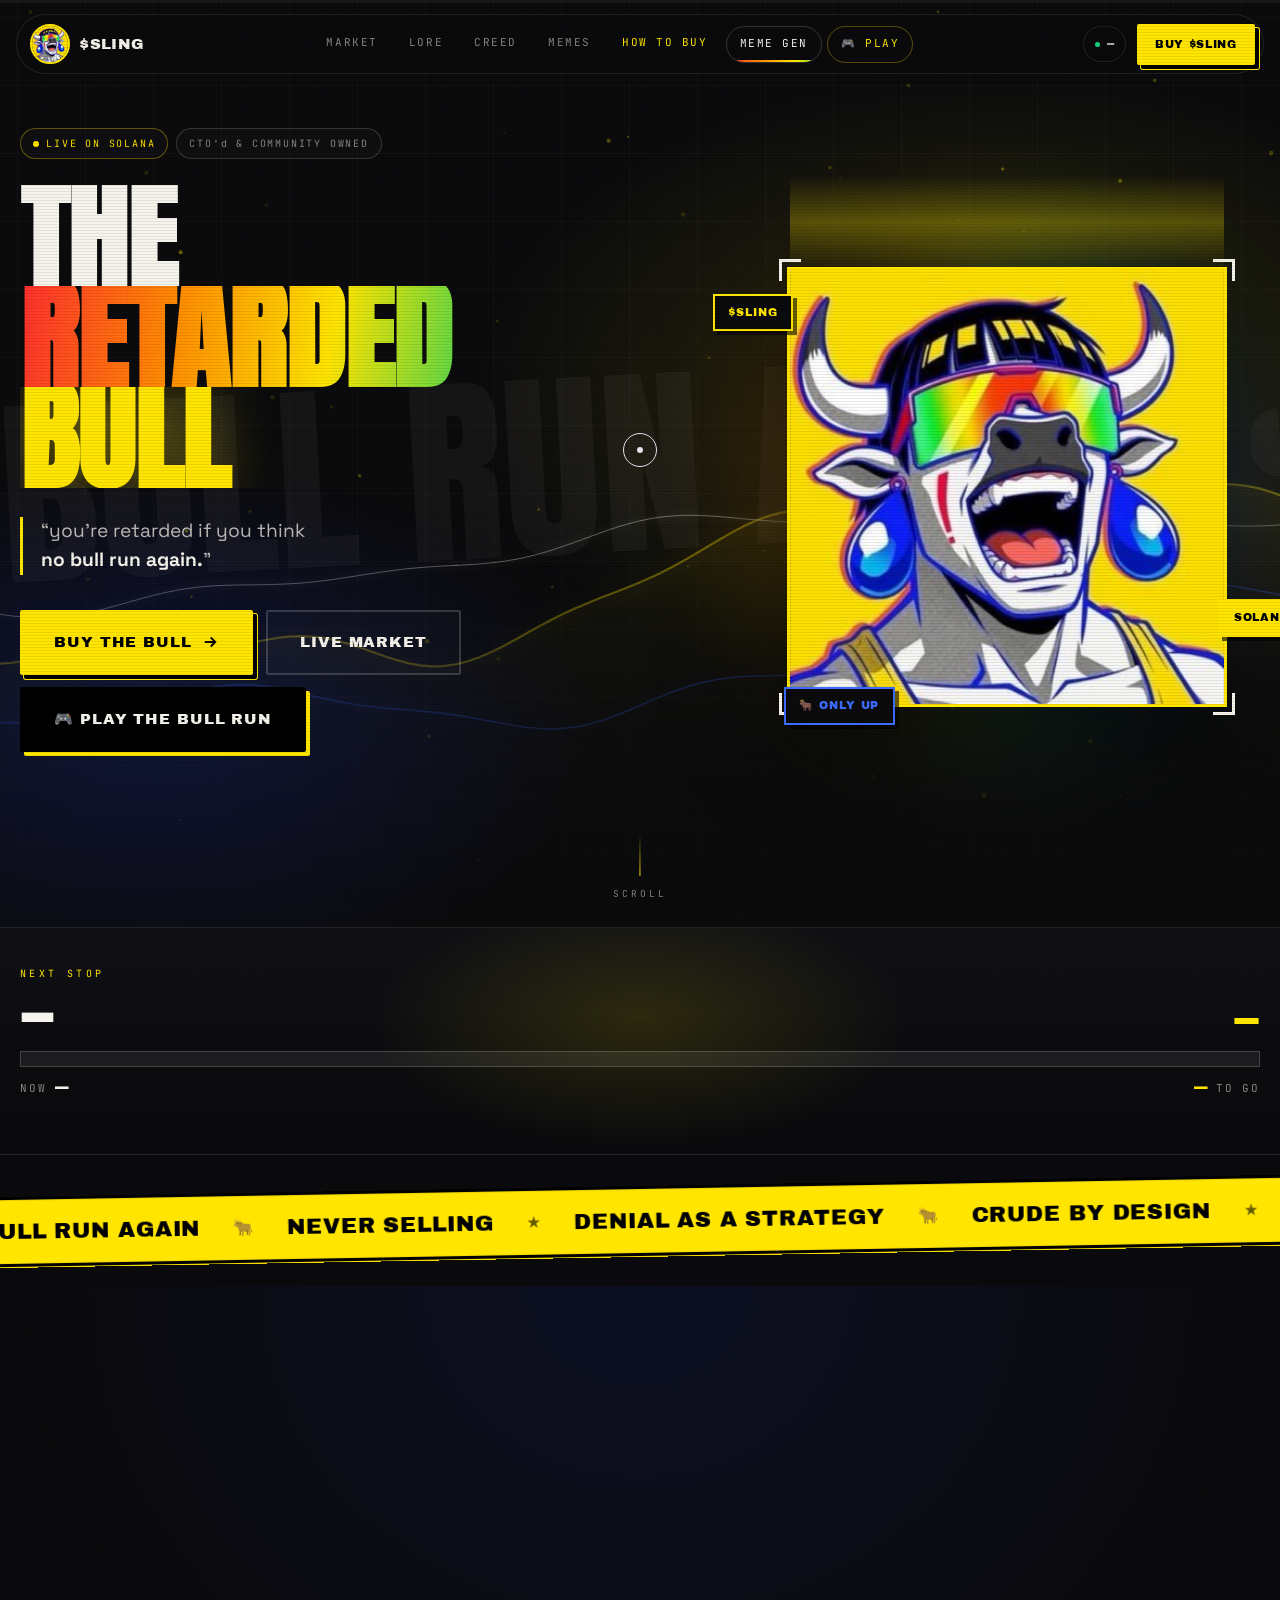
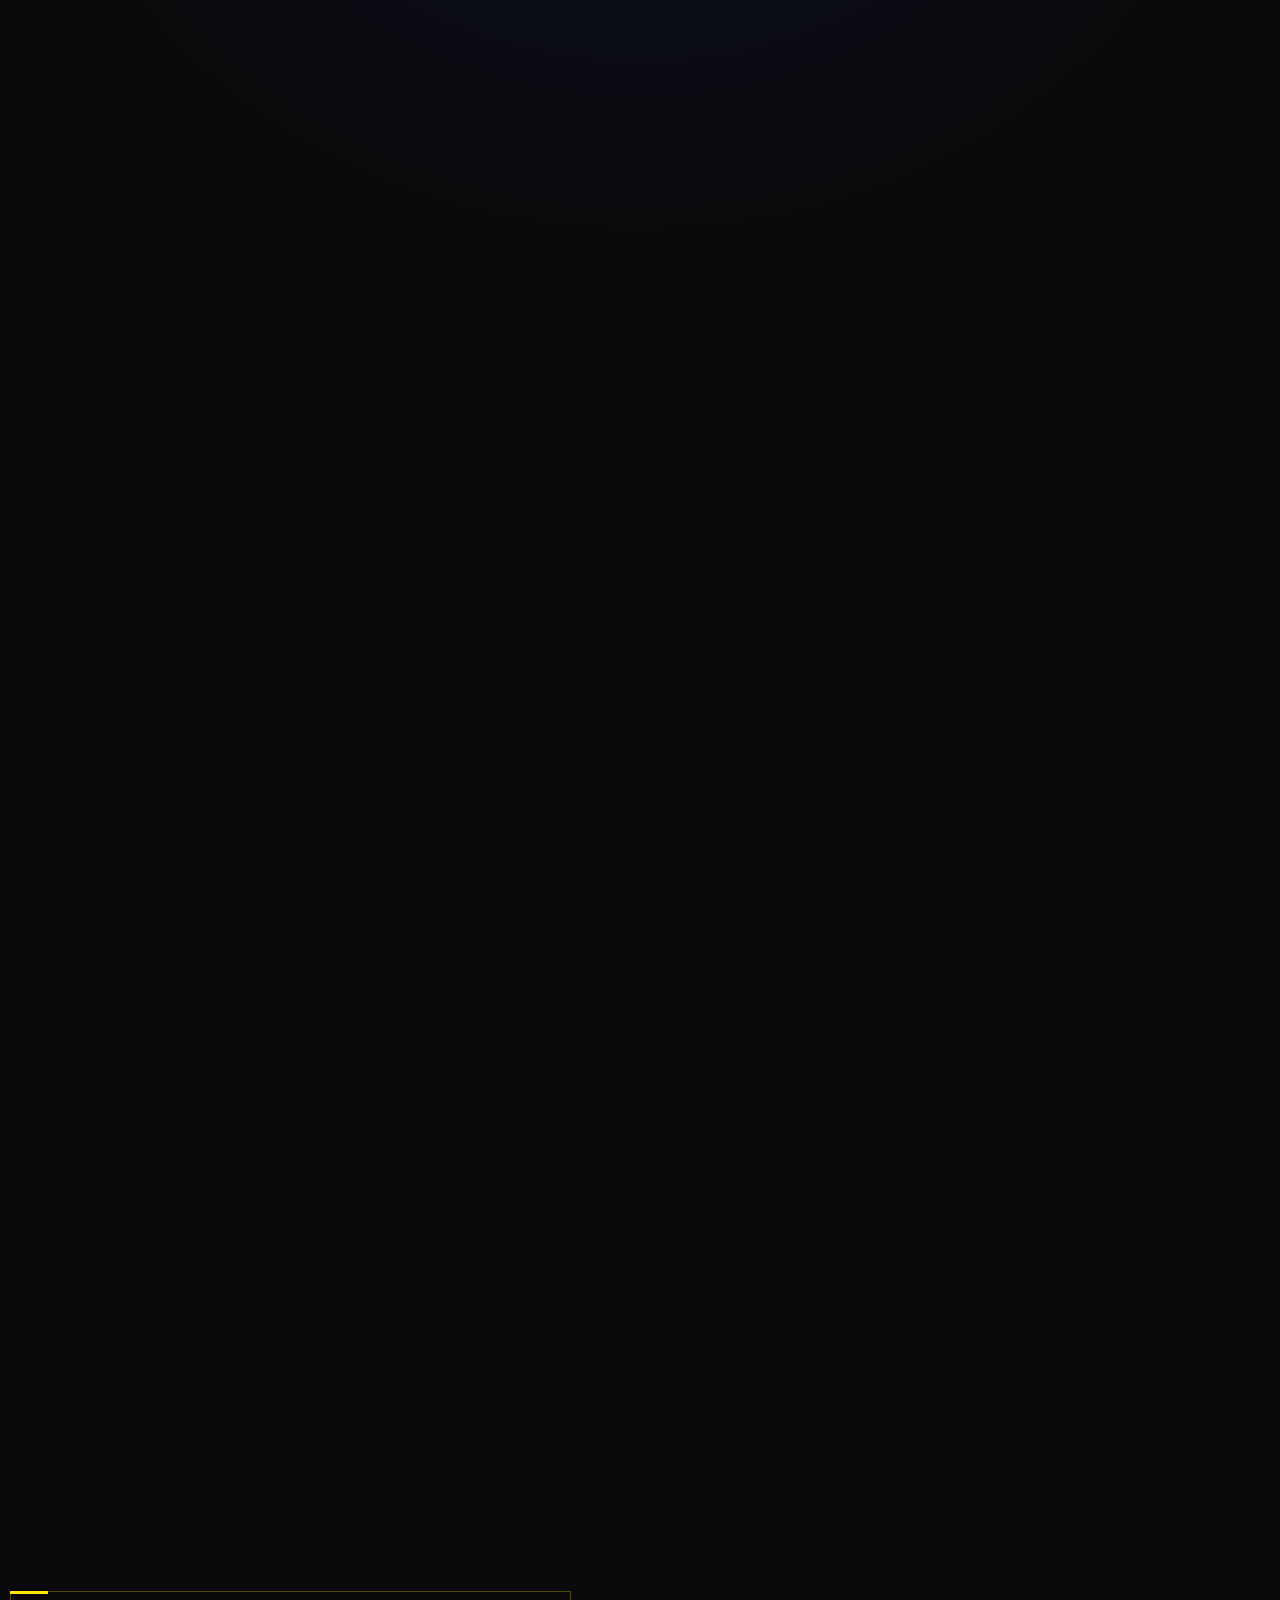
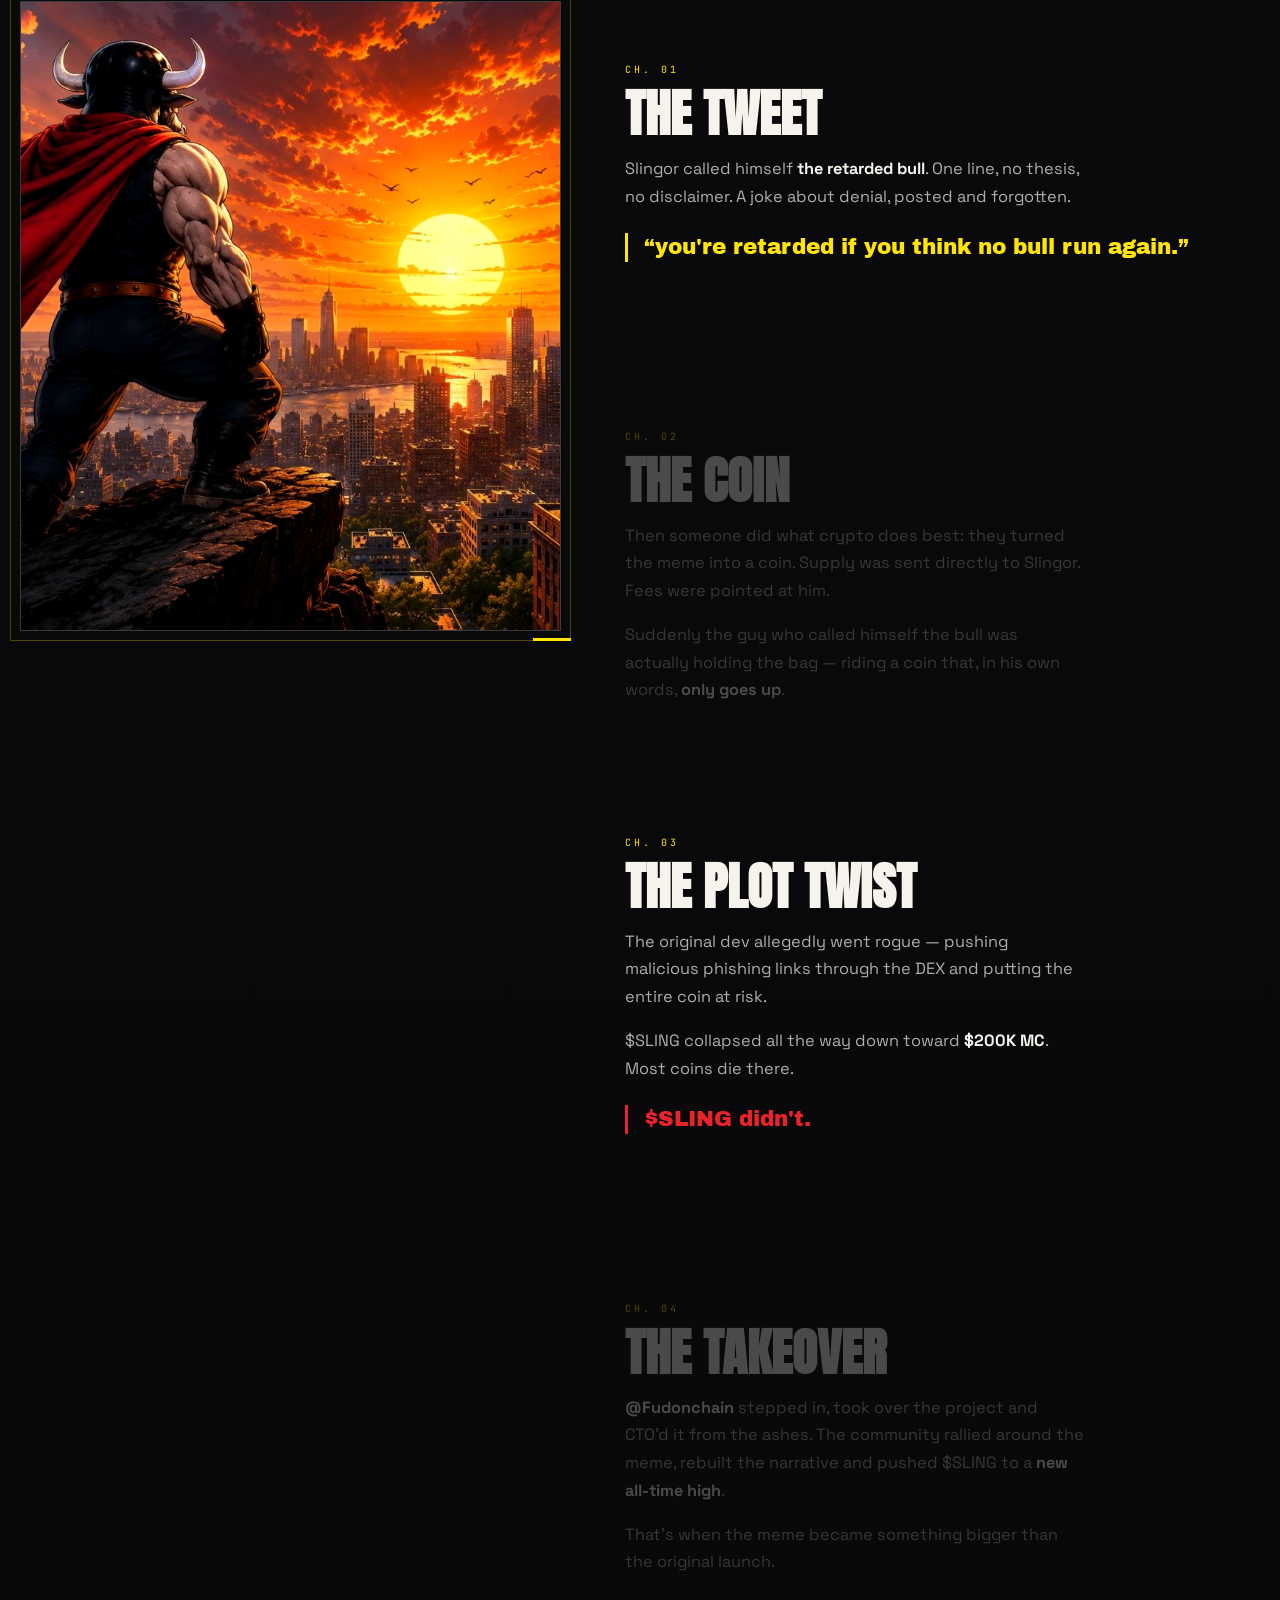
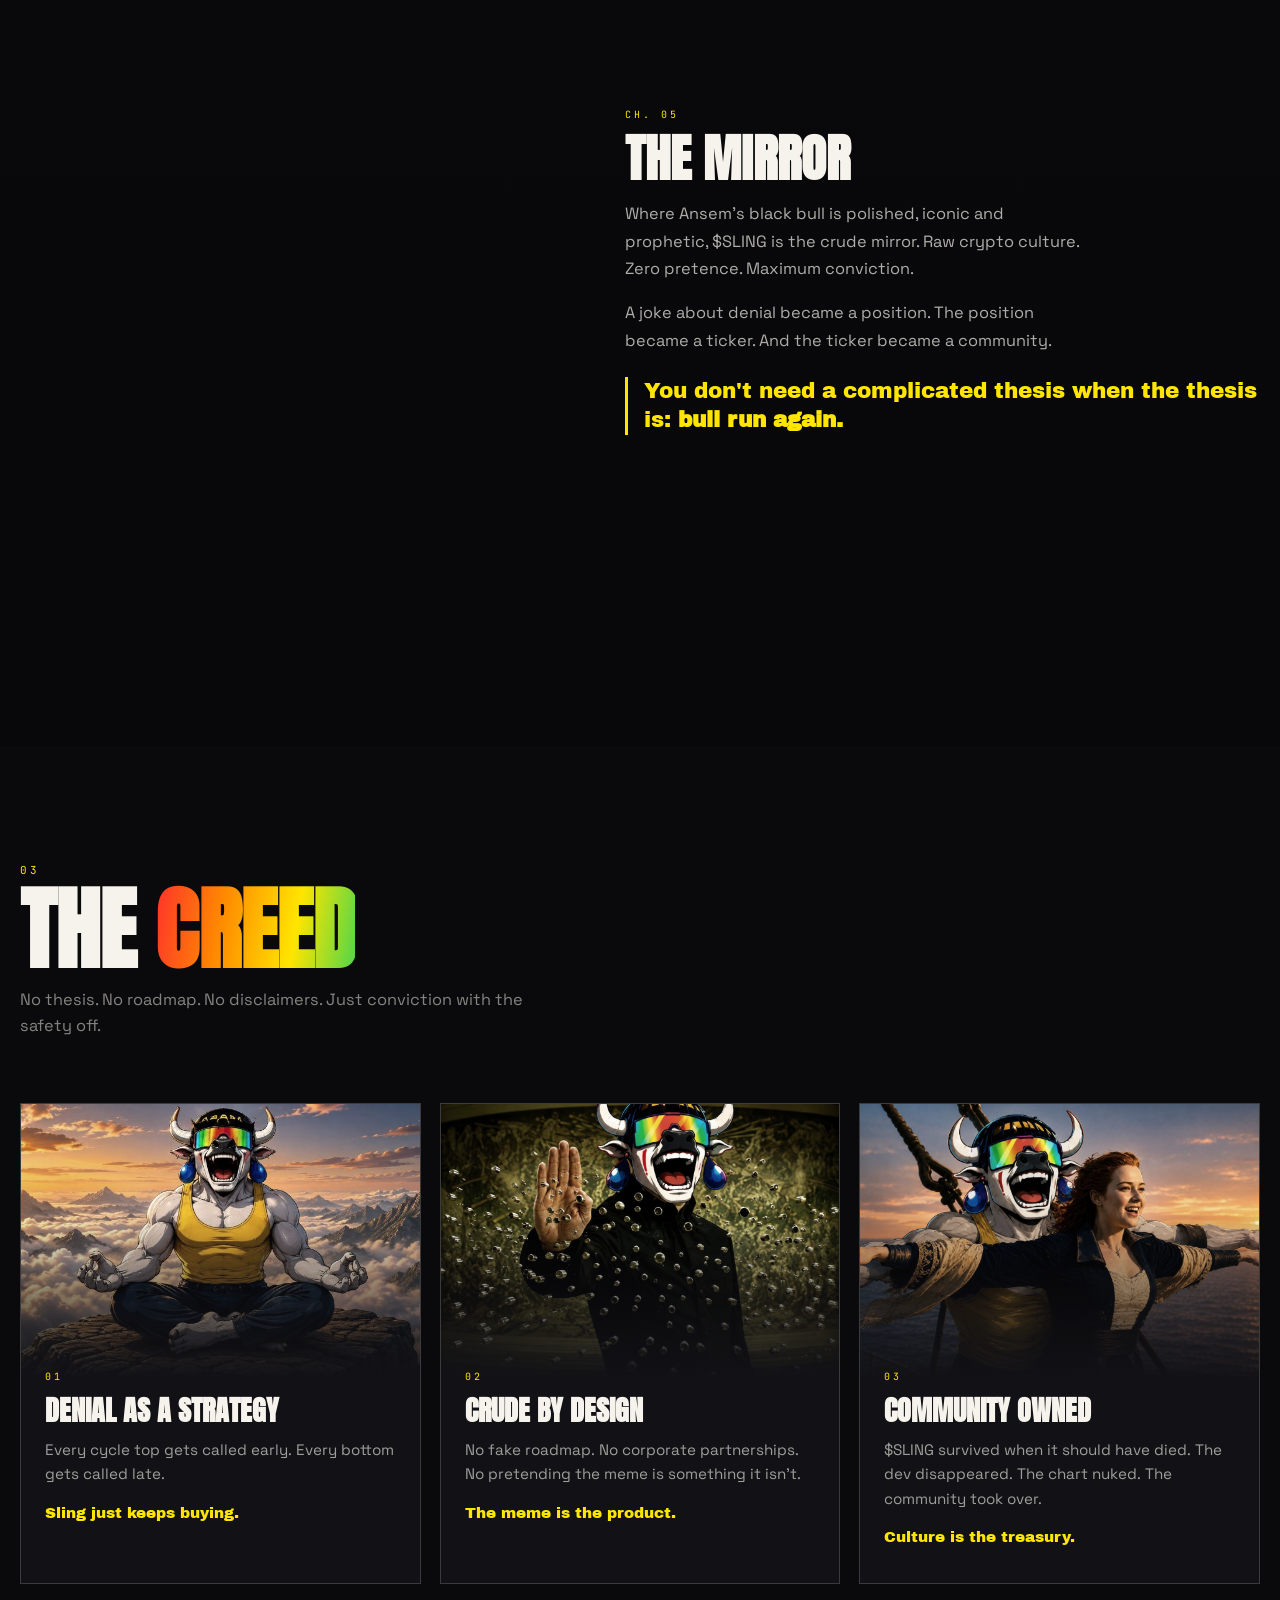
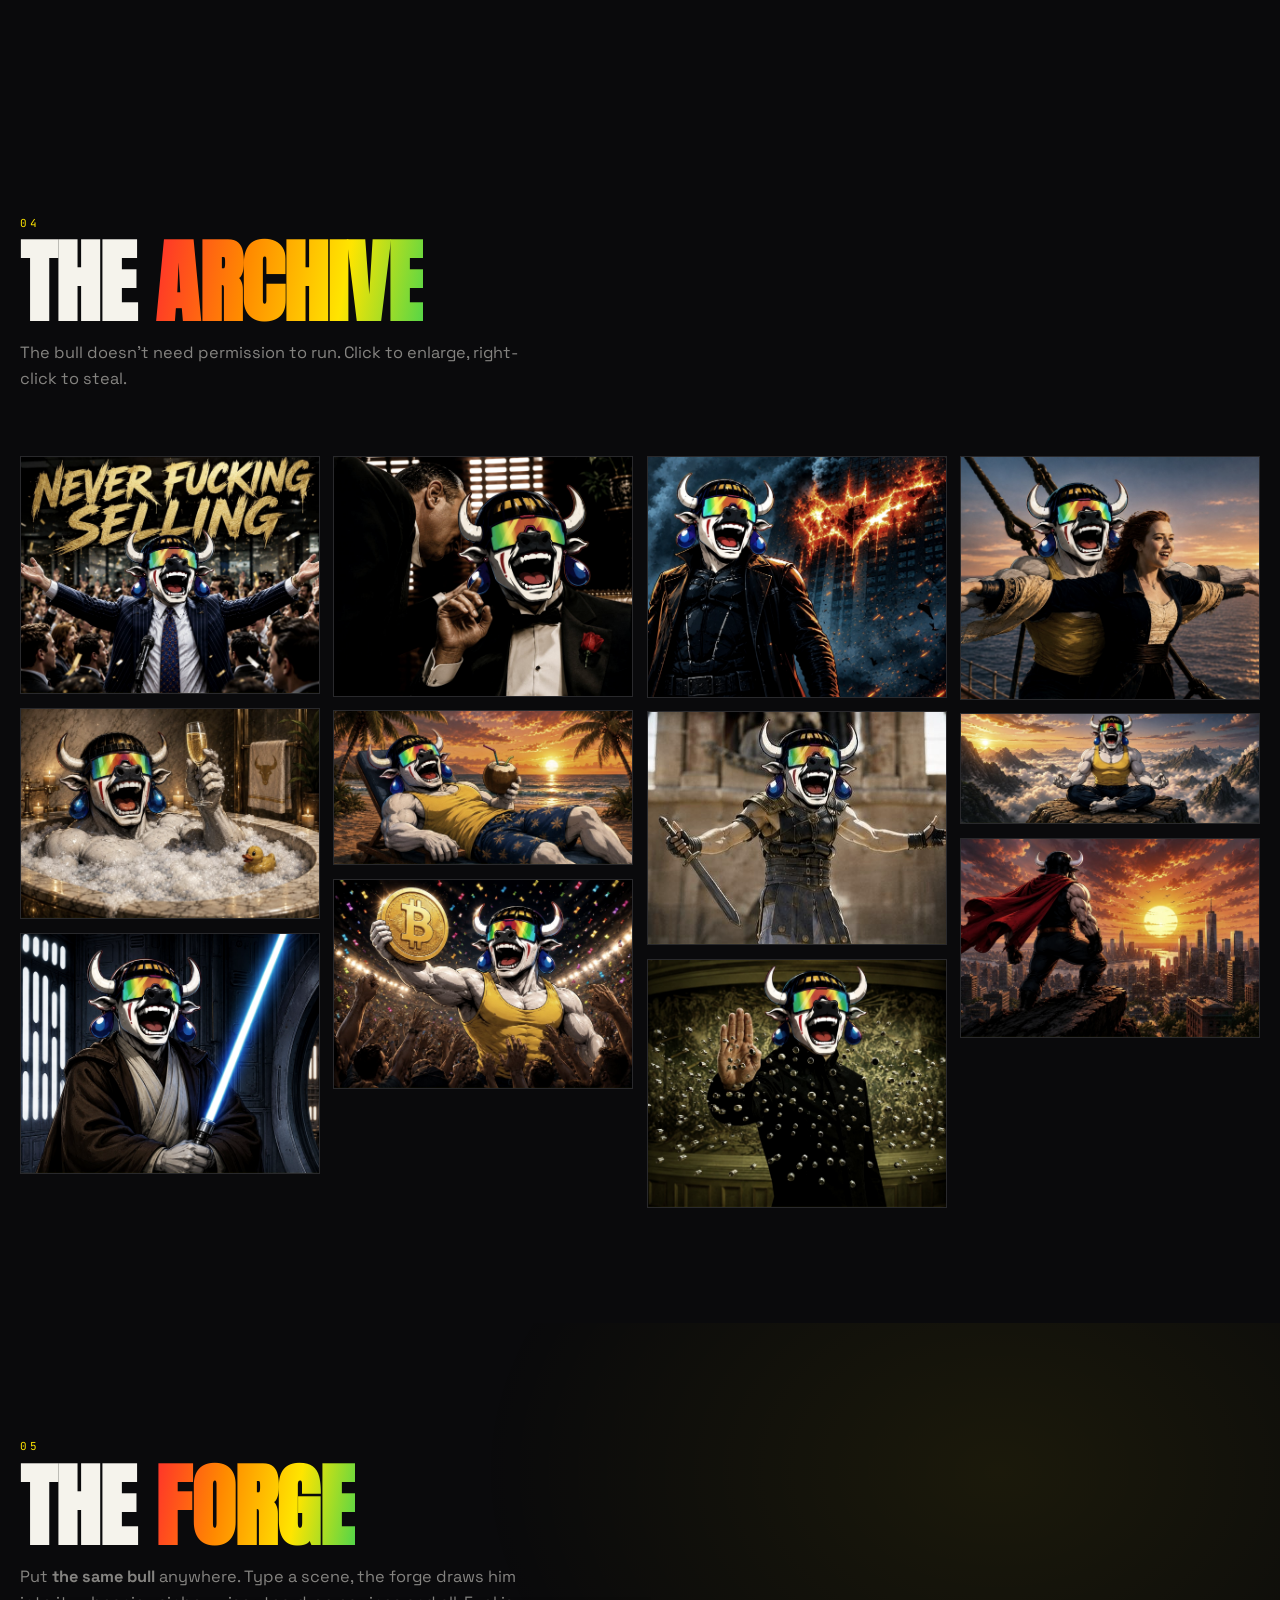
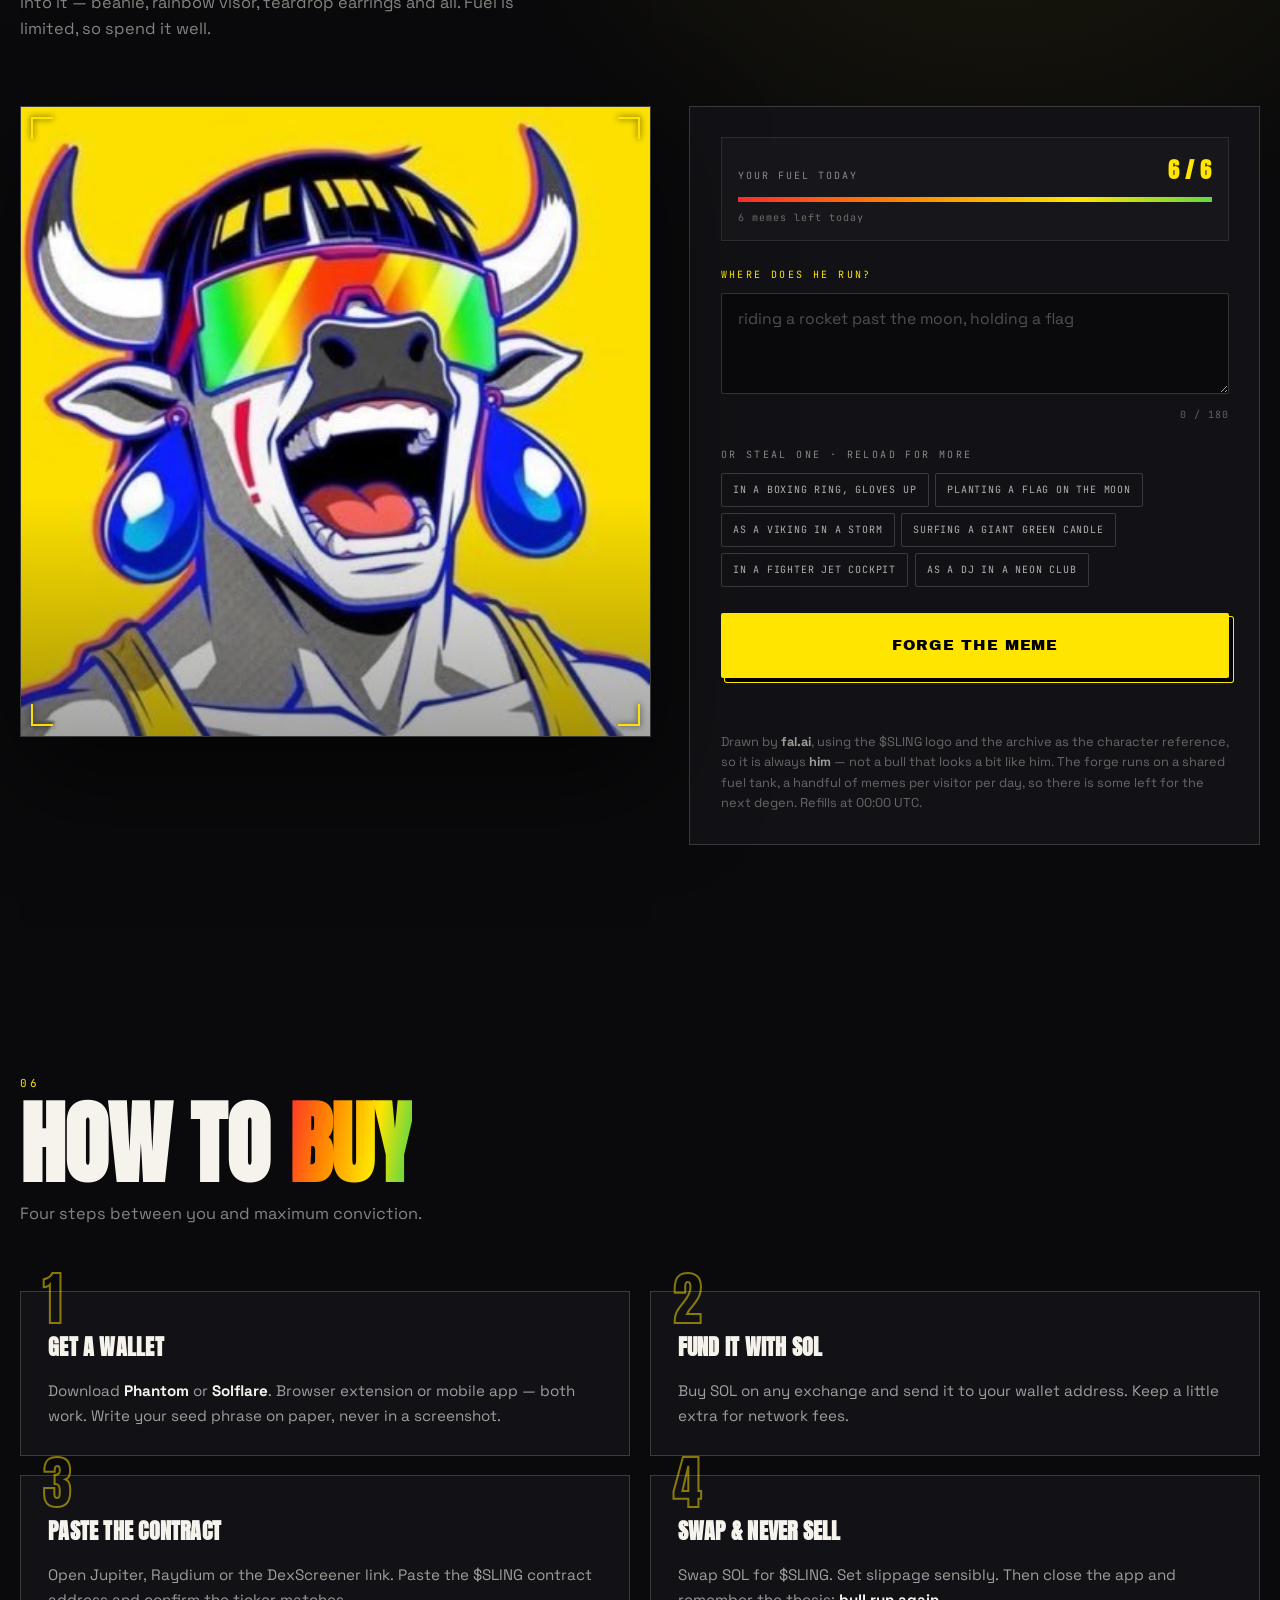
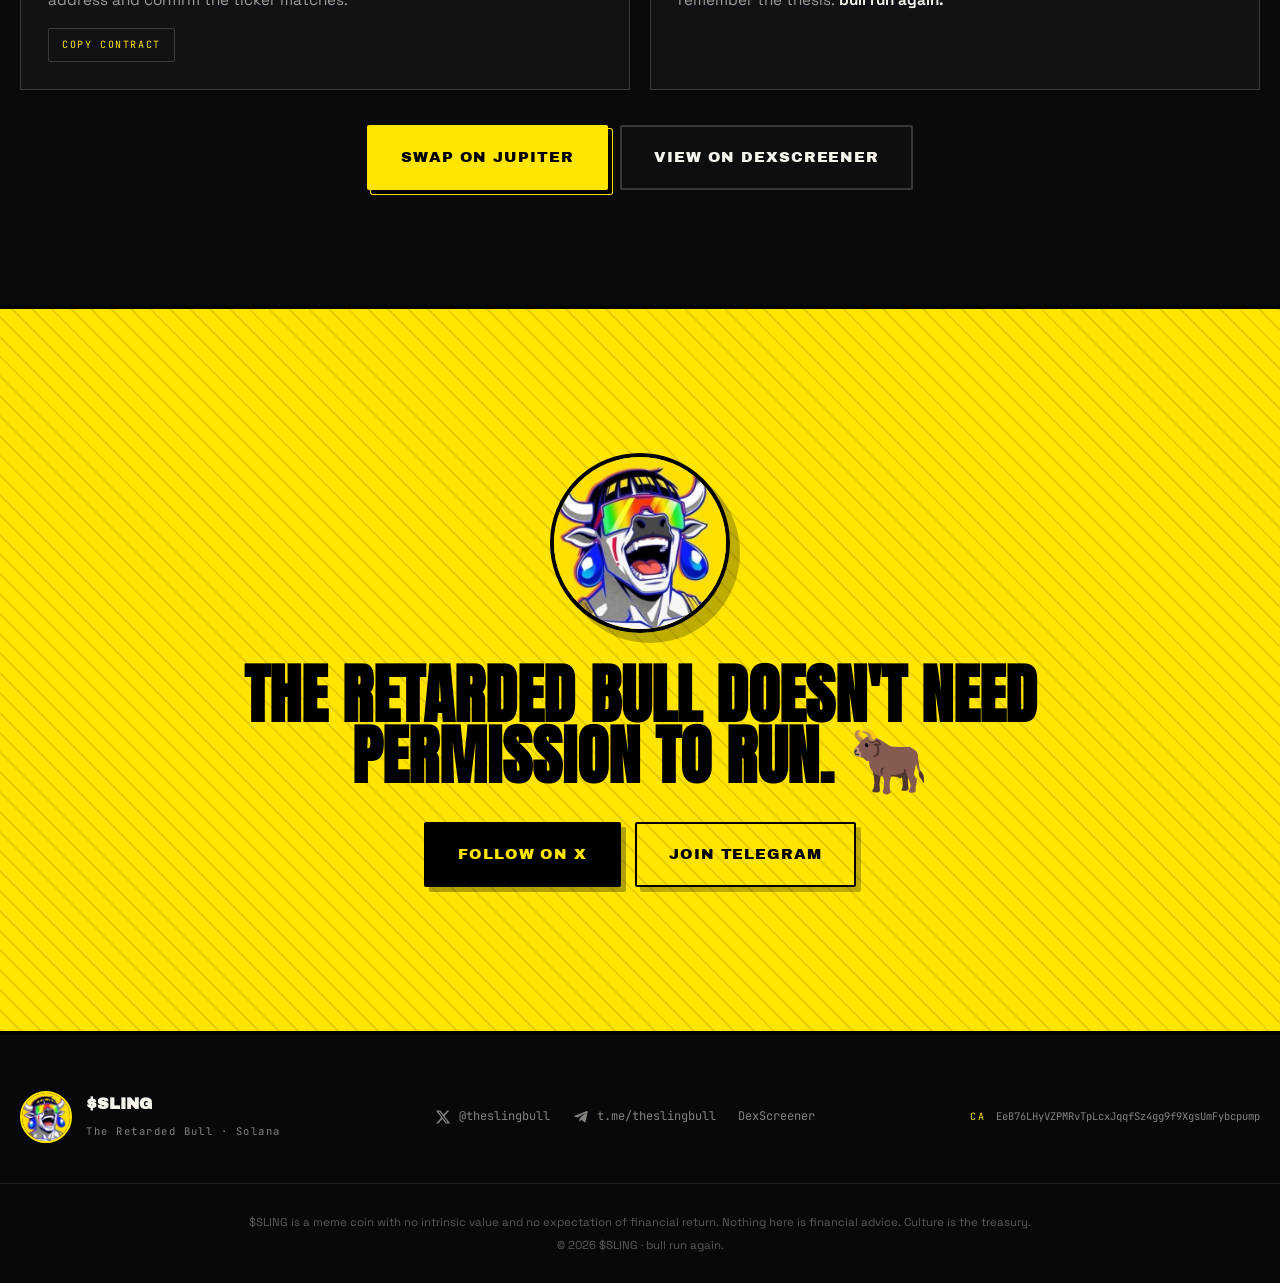
==== commit 090fa43a: "Add the milestone bar under the hero NEXT STOP $500K MARKET CAP, a rainbow progress bar, and the lad" ====
--- a/index.html
+++ b/index.html
@@ -158,6 +158,33 @@
   </div>
 
   <a class="hero__scroll" href="#ticker" aria-label="Scroll down"><span></span>SCROLL</a>
+</section>
+
+<!-- ============ MILESTONE ============ -->
+<section class="milestone" id="milestone" aria-label="Market cap milestone">
+  <div class="milestone__glow" aria-hidden="true"></div>
+  <div class="wrap milestone__inner">
+
+    <div class="milestone__head">
+      <div class="milestone__label">
+        <span class="milestone__eyebrow" id="msEyebrow">NEXT STOP</span>
+        <strong class="milestone__target" id="msTarget">—</strong>
+      </div>
+      <div class="milestone__pct" id="msPct">—</div>
+    </div>
+
+    <div class="milestone__bar">
+      <span class="milestone__fill" id="msFill" style="width:0%"></span>
+    </div>
+
+    <div class="milestone__foot">
+      <span class="milestone__now">NOW <b id="msNow">—</b></span>
+      <span class="milestone__togo"><b id="msToGo">—</b> TO GO</span>
+    </div>
+
+    <ol class="milestone__ladder" id="msLadder" aria-hidden="true"></ol>
+
+  </div>
 </section>
 
 <!-- ============ TICKER ============ -->
--- a/css/style.css
+++ b/css/style.css
@@ -293,6 +293,69 @@
 /* =========================================================
    TICKER
    ========================================================= */
+/* =========================================================
+   MILESTONE — the first thing under the hero
+   ========================================================= */
+.milestone{position:relative;z-index:6;padding:clamp(1.5rem,3.5vw,2.4rem) 0;
+  border-top:1px solid var(--line);border-bottom:1px solid var(--line);
+  background:linear-gradient(180deg,#0E0E13,#0A0A0C);overflow:hidden}
+.milestone__glow{position:absolute;inset:-60% 20% auto;height:200%;pointer-events:none;
+  background:radial-gradient(50% 40% at 50% 50%,rgba(255,229,0,.13),transparent 70%)}
+.milestone__inner{position:relative}
+
+.milestone__head{display:flex;align-items:flex-end;justify-content:space-between;gap:1.5rem;margin-bottom:.85rem}
+.milestone__eyebrow{display:block;font-family:var(--font-mono);font-size:10px;letter-spacing:.34em;
+  color:var(--yellow);margin-bottom:.3rem}
+.milestone__target{display:block;font-family:var(--font-display);line-height:.88;
+  font-size:clamp(2rem,5.4vw,3.6rem);letter-spacing:-.005em;text-transform:uppercase}
+.milestone__pct{font-family:var(--font-display);line-height:.88;font-size:clamp(1.7rem,4.4vw,3rem);
+  color:var(--yellow);white-space:nowrap}
+
+.milestone__bar{position:relative;height:16px;background:rgba(245,243,236,.07);
+  border:1px solid var(--line-2);overflow:hidden}
+.milestone__fill{position:absolute;inset:0 auto 0 0;width:0;
+  background:var(--rainbow);background-size:220% 100%;
+  animation:rainbowSlide 6s linear infinite;
+  transition:width 1.1s var(--ease);
+  box-shadow:0 0 24px rgba(255,229,0,.45)}
+/* the moving hatch is what makes a 5% bar still read as "working" */
+.milestone__fill::after{content:'';position:absolute;inset:0;opacity:.28;
+  background:repeating-linear-gradient(115deg,transparent 0 10px,rgba(0,0,0,.55) 10px 20px);
+  animation:msHatch 1.1s linear infinite}
+@keyframes msHatch{to{background-position:28px 0}}
+
+.milestone__foot{display:flex;align-items:center;justify-content:space-between;gap:1.5rem;margin-top:.7rem;
+  font-family:var(--font-mono);font-size:11px;letter-spacing:.16em;color:var(--muted)}
+.milestone__foot b{font-family:var(--font-black);font-size:13px;letter-spacing:.02em;color:var(--bone)}
+.milestone__togo b{color:var(--yellow)}
+
+.milestone__ladder{list-style:none;display:flex;flex-wrap:wrap;gap:.35rem;margin:1rem 0 0;padding:0}
+.milestone__ladder li{font-family:var(--font-mono);font-size:9px;letter-spacing:.14em;
+  padding:.3rem .5rem;border:1px solid var(--line);border-radius:2px;color:rgba(245,243,236,.3)}
+.milestone__ladder li.is-done{color:#000;background:var(--yellow);border-color:var(--yellow)}
+.milestone__ladder li.is-next{color:var(--yellow);border-color:rgba(255,229,0,.5)}
+
+/* the moment it actually clears one */
+.milestone.is-hit{animation:msHit 1.1s var(--ease)}
+@keyframes msHit{0%{background:var(--yellow)}100%{background:linear-gradient(180deg,#0E0E13,#0A0A0C)}}
+.milestone.is-hit .milestone__target,
+.milestone.is-hit .milestone__pct{animation:msPop .8s var(--ease)}
+@keyframes msPop{0%{transform:scale(1)}35%{transform:scale(1.14)}100%{transform:scale(1)}}
+
+.confetti{position:fixed;inset:0;z-index:940;pointer-events:none;overflow:hidden}
+.confetti i{position:absolute;top:-6vh;width:9px;height:14px;opacity:.95;
+  animation:confFall linear forwards}
+@keyframes confFall{to{transform:translateY(112vh) rotate(760deg);opacity:.15}}
+
+@media(max-width:640px){
+  .milestone__head{align-items:center}
+  .milestone__ladder li:nth-child(n+9){display:none}
+}
+@media(prefers-reduced-motion:reduce){
+  .milestone__fill,.milestone__fill::after{animation:none}
+  .milestone.is-hit,.milestone.is-hit .milestone__target,.milestone.is-hit .milestone__pct{animation:none}
+}
+
 .ticker{position:relative;z-index:5;background:var(--yellow);color:#000;padding:.85rem 0;overflow:hidden;
   border-top:3px solid #000;border-bottom:3px solid #000;transform:rotate(-1deg) scale(1.03);margin:2rem 0}
 .ticker__track{display:flex;width:max-content;animation:kineticSlide 26s linear infinite}
